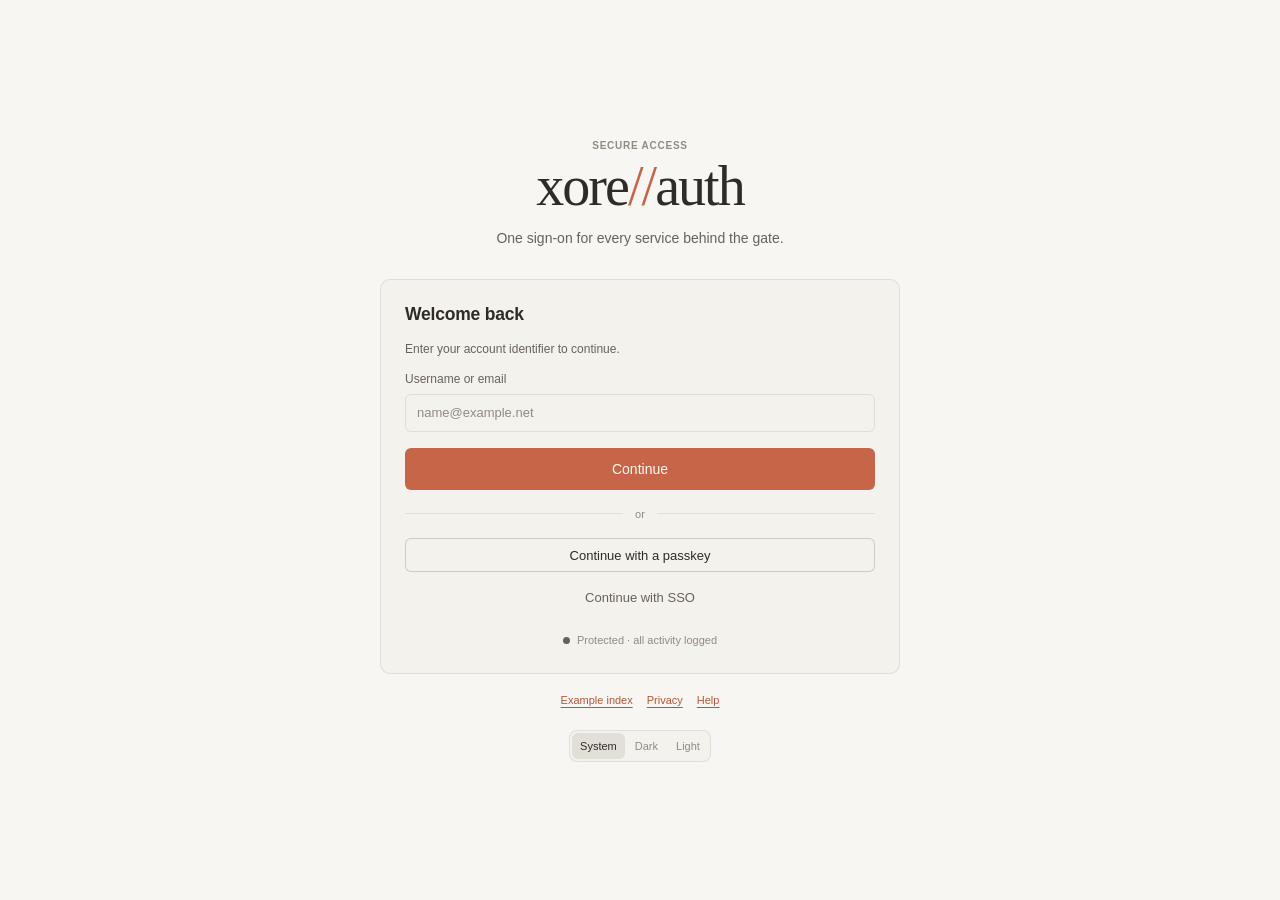
==== examples/auth.html @ 4e22d527 "create shared theme and migration guides" ====
<!doctype html>
<html lang="en">
<head>
  <meta charset="utf-8">
  <meta name="viewport" content="width=device-width, initial-scale=1">
  <title>Authentication example — Xore Theme</title>
  <link rel="stylesheet" href="../theme.css">
  <link rel="stylesheet" href="examples.css">
  <script src="../theme.js" defer></script>
  <style>
    .auth-links{display:flex;justify-content:center;gap:14px;margin-top:18px;font-size:11px}
    .auth-security{display:flex;align-items:center;justify-content:center;gap:7px;margin-top:18px;color:var(--text-muted);font-size:11px}
    .auth-divider{display:flex;align-items:center;gap:12px;margin:16px 0;color:var(--text-muted);font-size:11px}
    .auth-divider::before,.auth-divider::after{content:"";height:1px;flex:1;background:var(--border-subtle)}
  </style>
</head>
<body>
  <main class="auth-page">
    <div class="auth-wrap">
      <div class="auth-brand">
        <div class="label-section">Secure access</div>
        <h1 class="heading-serif">xore<span style="color:var(--accent)">//</span>auth</h1>
        <p>One sign-on for every service behind the gate.</p>
      </div>

      <section class="auth-card" aria-labelledby="auth-title">
        <h2 id="auth-title">Welcome back</h2>
        <p style="font-size:12px">Enter your account identifier to continue.</p>
        <div class="form-group">
          <label class="form-label" for="auth-identity">Username or email</label>
          <input class="form-input" id="auth-identity" autocomplete="username" placeholder="name@example.net">
        </div>
        <button class="btn btn-primary btn-lg">Continue</button>
        <div class="auth-divider">or</div>
        <button class="btn btn-secondary">Continue with a passkey</button>
        <button class="btn btn-ghost" style="margin-top:8px">Continue with SSO</button>
        <div class="auth-security"><span class="status-dot text-secondary"></span>Protected · all activity logged</div>
      </section>

      <div class="auth-links">
        <a href="./">Example index</a>
        <a href="#">Privacy</a>
        <a href="#">Help</a>
      </div>
      <div class="theme-picker" aria-label="Color theme" style="margin:22px auto 0;display:flex;width:max-content">
        <button data-theme-value="system" type="button">System</button>
        <button data-theme-value="dark" type="button">Dark</button>
        <button data-theme-value="light" type="button">Light</button>
      </div>
    </div>
  </main>
</body>
</html>
---- theme.css ----
/*
 * Xore Theme
 * A quiet, warm desktop-productivity interface for self-hosted applications.
 * Framework-free, dependency-free, and safe to copy into another repository.
 */

:root {
  color-scheme: dark;

  --app-bg: #1b1b1a;
  --sidebar-bg: #181817;
  --toolbar-bg: #1f1f1d;
  --surface-0: #1f1f1e;
  --surface-1: #242422;
  --surface-2: #2b2b29;
  --surface-3: #323230;
  --surface-hover: #30302e;
  --surface-raised: #292927;

  --border-subtle: rgba(255, 255, 255, 0.075);
  --border-strong: rgba(255, 255, 255, 0.14);
  --border-focus: rgba(217, 119, 87, 0.62);

  --text-primary: #eeeae4;
  --text-secondary: #b7b0a8;
  --text-muted: #88827b;
  --text-disabled: #68635e;
  --text-on-accent: #211a17;
  --text-link: #e08a6d;

  --accent: #d97757;
  --accent-hover: #e18768;
  --accent-pressed: #c9684b;
  --accent-soft: rgba(217, 119, 87, 0.14);

  --success: #79c99e;
  --success-soft: rgba(121, 201, 158, 0.13);
  --info: #78a9d4;
  --info-soft: rgba(120, 169, 212, 0.13);
  --warning: #deb36a;
  --warning-soft: rgba(222, 179, 106, 0.14);
  --danger: #dc7774;
  --danger-soft: rgba(220, 119, 116, 0.14);

  --radius-xs: 4px;
  --radius-control: 6px;
  --radius-panel: 10px;
  --radius-dialog: 12px;
  --radius-pill: 999px;

  --shadow-raised: 0 8px 26px rgba(0, 0, 0, 0.24);
  --shadow-dialog: 0 24px 80px rgba(0, 0, 0, 0.52);
  --transition-fast: 120ms ease;
  --transition: 160ms ease;

  --toolbar-height: 32px;
  --sidebar-width: 224px;
  --content-width: 1120px;

  /* Compatibility aliases used by existing applications. */
  --bg: var(--app-bg);
  --bg-primary: var(--app-bg);
  --bg-secondary: var(--surface-1);
  --green: var(--success);
  --green-subtle: var(--success-soft);
  --blue: var(--info);
  --blue-subtle: var(--info-soft);
  --orange: var(--warning);
  --orange-subtle: var(--warning-soft);
  --red: var(--danger);
  --red-subtle: var(--danger-soft);
  --accent-subtle: var(--accent-soft);
  --radius-sm: var(--radius-control);
  --radius-md: 8px;
  --radius-lg: var(--radius-panel);
  --radius-xl: var(--radius-dialog);
  --shadow-card: none;
  --shadow-modal: var(--shadow-dialog);
}

[data-theme="light"] {
  color-scheme: light;
  --app-bg: #f7f6f2;
  --sidebar-bg: #f0efeb;
  --toolbar-bg: #f5f4f0;
  --surface-0: #fbfaf7;
  --surface-1: #f4f2ed;
  --surface-2: #ebe9e3;
  --surface-3: #e1dfd8;
  --surface-hover: #e9e7e1;
  --surface-raised: #fffefa;
  --border-subtle: rgba(34, 31, 28, 0.09);
  --border-strong: rgba(34, 31, 28, 0.18);
  --text-primary: #2f2b27;
  --text-secondary: #68615a;
  --text-muted: #918a82;
  --text-disabled: #aaa49d;
  --text-on-accent: #fffaf5;
  --text-link: #b75639;
  --accent: #c76548;
  --accent-hover: #b9583c;
  --accent-pressed: #a74b33;
  --accent-soft: rgba(199, 101, 72, 0.12);
  --success: #3f8764;
  --success-soft: rgba(63, 135, 100, 0.11);
  --info: #487eaa;
  --info-soft: rgba(72, 126, 170, 0.11);
  --warning: #9b6b25;
  --warning-soft: rgba(155, 107, 37, 0.11);
  --danger: #b34f4c;
  --danger-soft: rgba(179, 79, 76, 0.11);
  --shadow-raised: 0 8px 26px rgba(48, 42, 36, 0.09);
  --shadow-dialog: 0 24px 70px rgba(48, 42, 36, 0.19);
}

@media (prefers-color-scheme: light) {
  :root:not([data-theme]) {
    color-scheme: light;
    --app-bg: #f7f6f2;
    --sidebar-bg: #f0efeb;
    --toolbar-bg: #f5f4f0;
    --surface-0: #fbfaf7;
    --surface-1: #f4f2ed;
    --surface-2: #ebe9e3;
    --surface-3: #e1dfd8;
    --surface-hover: #e9e7e1;
    --surface-raised: #fffefa;
    --border-subtle: rgba(34, 31, 28, 0.09);
    --border-strong: rgba(34, 31, 28, 0.18);
    --text-primary: #2f2b27;
    --text-secondary: #68615a;
    --text-muted: #918a82;
    --text-disabled: #aaa49d;
    --text-on-accent: #fffaf5;
    --text-link: #b75639;
    --accent: #c76548;
    --accent-hover: #b9583c;
    --accent-pressed: #a74b33;
    --accent-soft: rgba(199, 101, 72, 0.12);
    --success: #3f8764;
    --success-soft: rgba(63, 135, 100, 0.11);
    --info: #487eaa;
    --info-soft: rgba(72, 126, 170, 0.11);
    --warning: #9b6b25;
    --warning-soft: rgba(155, 107, 37, 0.11);
    --danger: #b34f4c;
    --danger-soft: rgba(179, 79, 76, 0.11);
    --shadow-raised: 0 8px 26px rgba(48, 42, 36, 0.09);
    --shadow-dialog: 0 24px 70px rgba(48, 42, 36, 0.19);
  }
}

*, *::before, *::after { box-sizing: border-box; }

html {
  min-height: 100%;
  background: var(--app-bg);
  font-size: 14px;
}

body {
  min-height: 100%;
  margin: 0;
  background: var(--app-bg);
  color: var(--text-primary);
  font-family: Inter, ui-sans-serif, -apple-system, BlinkMacSystemFont, "Segoe UI", sans-serif;
  font-size: 14px;
  line-height: 1.5;
  -webkit-font-smoothing: antialiased;
  text-rendering: optimizeLegibility;
}

button, input, select, textarea { font: inherit; }
button, a, input, select, textarea { -webkit-tap-highlight-color: transparent; }
a { color: var(--text-link); text-underline-offset: 3px; }
a:hover { color: var(--accent-hover); }
img, svg { display: block; }

h1, h2, h3, h4, p { margin-top: 0; }
h1, h2, h3, h4 { color: var(--text-primary); font-weight: 600; line-height: 1.2; }
h1 { font-size: clamp(1.65rem, 2.4vw, 2.2rem); letter-spacing: -0.025em; }
h2 { font-size: 1.25rem; letter-spacing: -0.012em; }
h3 { font-size: 1rem; }
p { color: var(--text-secondary); }

.heading-serif {
  font-family: Georgia, "Times New Roman", serif;
  font-weight: 400;
  letter-spacing: -0.035em;
}

.mono, code, kbd {
  font-family: "SFMono-Regular", "Cascadia Code", "Roboto Mono", monospace;
}

.text-muted { color: var(--text-muted); }
.text-secondary { color: var(--text-secondary); }
.text-danger { color: var(--danger); }
.label-section, .sidebar__section-label {
  color: var(--text-muted);
  font-size: 10px;
  font-weight: 600;
  letter-spacing: 0.075em;
  text-transform: uppercase;
}

:focus-visible {
  outline: 2px solid var(--border-focus);
  outline-offset: 2px;
}

::selection { background: var(--accent-soft); color: var(--text-primary); }

@keyframes fade-in {
  from { opacity: 0; }
  to { opacity: 1; }
}

@keyframes dialog-in {
  from { opacity: 0; transform: translate(-50%, calc(-50% + 8px)) scale(0.99); }
  to { opacity: 1; transform: translate(-50%, -50%) scale(1); }
}

.btn {
  display: inline-flex;
  min-height: 34px;
  align-items: center;
  justify-content: center;
  gap: 7px;
  padding: 7px 13px;
  border: 1px solid transparent;
  border-radius: var(--radius-control);
  background: transparent;
  color: var(--text-primary);
  font-size: 13px;
  font-weight: 500;
  line-height: 1;
  text-decoration: none;
  white-space: nowrap;
  cursor: pointer;
  transition: background var(--transition-fast), border-color var(--transition-fast),
    color var(--transition-fast), transform var(--transition-fast);
}

.btn:hover { text-decoration: none; }
.btn:active { transform: translateY(1px); }
.btn:disabled { opacity: 0.42; cursor: not-allowed; transform: none; }
.btn svg { width: 15px; height: 15px; }
.btn-primary { background: var(--accent); color: var(--text-on-accent); }
.btn-primary:hover { background: var(--accent-hover); color: var(--text-on-accent); }
.btn-secondary { border-color: var(--border-strong); background: var(--surface-1); }
.btn-secondary:hover { background: var(--surface-2); }
.btn-ghost { color: var(--text-secondary); }
.btn-ghost:hover { background: var(--surface-2); color: var(--text-primary); }
.btn-danger { border-color: color-mix(in srgb, var(--danger) 32%, transparent); background: var(--danger-soft); color: var(--danger); }
.btn-danger:hover { background: color-mix(in srgb, var(--danger) 20%, transparent); }
.btn-sm { min-height: 28px; padding: 5px 9px; font-size: 12px; }
.btn-lg { min-height: 42px; padding: 10px 17px; font-size: 14px; }
.btn-icon { width: 32px; min-height: 32px; padding: 0; border-radius: var(--radius-control); }

.form-group { margin-bottom: 16px; }
.form-label {
  display: block;
  margin-bottom: 6px;
  color: var(--text-secondary);
  font-size: 12px;
  font-weight: 500;
}

.form-help, .form-error {
  margin-top: 5px;
  font-size: 11px;
  line-height: 1.4;
}
.form-help { color: var(--text-muted); }
.form-error { color: var(--danger); }

.form-input {
  width: 100%;
  min-height: 38px;
  padding: 8px 11px;
  border: 1px solid var(--border-subtle);
  border-radius: var(--radius-control);
  outline: none;
  background: var(--surface-1);
  color: var(--text-primary);
  font-size: 13px;
  transition: background var(--transition-fast), border-color var(--transition-fast),
    box-shadow var(--transition-fast);
}

.form-input:hover { border-color: var(--border-strong); }
.form-input:focus {
  border-color: var(--border-focus);
  box-shadow: 0 0 0 3px var(--accent-soft);
  background: var(--surface-0);
}
.form-input::placeholder { color: var(--text-muted); }
.form-input:disabled { color: var(--text-disabled); opacity: 0.62; cursor: not-allowed; }
textarea.form-input { min-height: 92px; resize: vertical; }
select.form-input { cursor: pointer; }

.search-field, .sidebar__search {
  display: flex;
  min-height: 32px;
  align-items: center;
  gap: 8px;
  padding: 5px 9px;
  border: 1px solid transparent;
  border-radius: var(--radius-control);
  background: var(--surface-2);
  color: var(--text-muted);
}
.search-field:focus-within, .sidebar__search:focus-within {
  border-color: var(--border-focus);
  box-shadow: 0 0 0 2px var(--accent-soft);
}
.search-field input, .sidebar__search input {
  width: 100%;
  border: 0;
  outline: 0;
  background: transparent;
  color: var(--text-primary);
  font-size: 12px;
}
.search-field svg, .sidebar__search-icon { width: 14px; height: 14px; flex: none; }

.check {
  display: inline-flex;
  align-items: center;
  gap: 8px;
  color: var(--text-secondary);
  font-size: 13px;
  cursor: pointer;
}
.check input { width: 15px; height: 15px; accent-color: var(--accent); }

.switch {
  position: relative;
  display: inline-flex;
  width: 34px;
  height: 20px;
  flex: none;
}
.switch input { position: absolute; opacity: 0; pointer-events: none; }
.switch span {
  width: 100%;
  border-radius: var(--radius-pill);
  background: var(--surface-3);
  transition: background var(--transition-fast);
}
.switch span::after {
  content: "";
  position: absolute;
  top: 3px;
  left: 3px;
  width: 14px;
  height: 14px;
  border-radius: 50%;
  background: var(--text-secondary);
  transition: transform var(--transition-fast), background var(--transition-fast);
}
.switch input:checked + span { background: var(--accent); }
.switch input:checked + span::after { transform: translateX(14px); background: var(--text-on-accent); }

.card {
  margin-bottom: 14px;
  padding: 18px 20px;
  border: 1px solid var(--border-subtle);
  border-radius: var(--radius-panel);
  background: var(--surface-1);
}
.card--raised { background: var(--surface-raised); box-shadow: var(--shadow-raised); }
.card__title { margin-bottom: 4px; color: var(--text-primary); font-size: 14px; font-weight: 600; }
.card__desc { margin-bottom: 14px; color: var(--text-secondary); font-size: 12px; }
.card__row {
  display: flex;
  min-height: 50px;
  align-items: center;
  justify-content: space-between;
  gap: 18px;
  padding: 10px 0;
  border-bottom: 1px solid var(--border-subtle);
}
.card__row:last-child { border-bottom: 0; }
.card__label { color: var(--text-primary); font-size: 13px; }
.card__value { color: var(--text-secondary); font-size: 12px; }
.card__value--mono {
  padding: 3px 7px;
  border-radius: var(--radius-xs);
  background: var(--surface-2);
  font-family: "SFMono-Regular", "Cascadia Code", monospace;
  font-size: 11px;
}

.metric-grid {
  display: grid;
  grid-template-columns: repeat(auto-fit, minmax(160px, 1fr));
  gap: 10px;
}
.metric {
  min-width: 0;
  padding: 14px 15px;
  border: 1px solid var(--border-subtle);
  border-radius: var(--radius-panel);
  background: var(--surface-1);
}
.metric__label { color: var(--text-muted); font-size: 11px; }
.metric__value { margin-top: 6px; color: var(--text-primary); font-size: 24px; font-weight: 600; letter-spacing: -0.03em; }
.metric__trend { margin-top: 4px; color: var(--text-secondary); font-size: 11px; }

.badge {
  display: inline-flex;
  align-items: center;
  gap: 5px;
  padding: 2px 7px;
  border-radius: var(--radius-control);
  background: var(--surface-2);
  color: var(--text-secondary);
  font-size: 11px;
  font-weight: 500;
  line-height: 1.45;
  white-space: nowrap;
}
.badge--accent { background: var(--accent-soft); color: var(--accent); }
.badge--green, .badge--success { background: var(--success-soft); color: var(--success); }
.badge--blue, .badge--info { background: var(--info-soft); color: var(--info); }
.badge--orange, .badge--warning { background: var(--warning-soft); color: var(--warning); }
.badge--red, .badge--danger { background: var(--danger-soft); color: var(--danger); }
.badge--muted { border: 1px solid var(--border-subtle); }
.badge--current { background: var(--info-soft); color: var(--info); }
.status-dot { width: 7px; height: 7px; border-radius: 50%; background: currentColor; }

.alert {
  display: flex;
  gap: 10px;
  padding: 11px 13px;
  border: 1px solid var(--border-subtle);
  border-radius: var(--radius-control);
  background: var(--surface-1);
  color: var(--text-secondary);
  font-size: 12px;
}
.alert--info { border-color: color-mix(in srgb, var(--info) 28%, transparent); background: var(--info-soft); }
.alert--success { border-color: color-mix(in srgb, var(--success) 28%, transparent); background: var(--success-soft); }
.alert--warning { border-color: color-mix(in srgb, var(--warning) 28%, transparent); background: var(--warning-soft); }
.alert--danger { border-color: color-mix(in srgb, var(--danger) 28%, transparent); background: var(--danger-soft); }

.tabs {
  display: inline-flex;
  gap: 2px;
  padding: 3px;
  border: 1px solid var(--border-subtle);
  border-radius: 8px;
  background: var(--surface-1);
}
.tab {
  min-height: 28px;
  padding: 5px 10px;
  border: 0;
  border-radius: var(--radius-control);
  background: transparent;
  color: var(--text-secondary);
  font-size: 12px;
  cursor: pointer;
}
.tab:hover { color: var(--text-primary); }
.tab.active, .tab[aria-selected="true"] { background: var(--surface-3); color: var(--text-primary); }

.data-table {
  width: 100%;
  border-collapse: collapse;
  border-spacing: 0;
}
.data-table th {
  padding: 8px 10px;
  border-bottom: 1px solid var(--border-subtle);
  color: var(--text-muted);
  font-size: 11px;
  font-weight: 500;
  text-align: left;
}
.data-table td {
  padding: 10px;
  border-bottom: 1px solid var(--border-subtle);
  color: var(--text-primary);
  font-size: 12px;
  vertical-align: middle;
}
.data-table tbody tr:last-child td { border-bottom: 0; }
.data-table tbody tr:hover td { background: var(--surface-hover); }
.table-scroll { width: 100%; overflow-x: auto; }

.progress {
  height: 6px;
  overflow: hidden;
  border-radius: var(--radius-pill);
  background: var(--surface-3);
}
.progress > span { display: block; height: 100%; border-radius: inherit; background: var(--accent); }

.breadcrumb {
  display: flex;
  align-items: center;
  gap: 6px;
  color: var(--text-muted);
  font-size: 12px;
}
.breadcrumb a { color: var(--text-secondary); text-decoration: none; }
.breadcrumb a:hover { color: var(--text-primary); }

.pagination { display: inline-flex; gap: 3px; }
.pagination .btn { min-width: 30px; padding-inline: 8px; }

.empty-state {
  display: grid;
  min-height: 220px;
  place-items: center;
  padding: 34px;
  text-align: center;
}
.empty-state__icon {
  display: grid;
  width: 42px;
  height: 42px;
  margin: 0 auto 12px;
  place-items: center;
  border-radius: var(--radius-panel);
  background: var(--surface-2);
  color: var(--text-muted);
}
.empty-state h3 { margin-bottom: 5px; }
.empty-state p { max-width: 380px; margin-bottom: 16px; font-size: 12px; }

.avatar {
  display: inline-grid;
  width: 30px;
  height: 30px;
  place-items: center;
  border-radius: 50%;
  background: var(--accent-soft);
  color: var(--accent);
  font-size: 11px;
  font-weight: 700;
}

.dropdown {
  min-width: 190px;
  padding: 5px;
  border: 1px solid var(--border-strong);
  border-radius: 8px;
  background: var(--surface-raised);
  box-shadow: var(--shadow-raised);
}
.dropdown__item {
  display: flex;
  width: 100%;
  min-height: 32px;
  align-items: center;
  gap: 9px;
  padding: 6px 9px;
  border: 0;
  border-radius: var(--radius-control);
  background: transparent;
  color: var(--text-primary);
  font-size: 12px;
  text-align: left;
  cursor: pointer;
}
.dropdown__item:hover { background: var(--surface-2); }
.dropdown__divider { height: 1px; margin: 5px; background: var(--border-subtle); }

.toast {
  display: flex;
  max-width: 360px;
  align-items: flex-start;
  gap: 10px;
  padding: 11px 13px;
  border: 1px solid var(--border-strong);
  border-radius: 8px;
  background: var(--surface-raised);
  box-shadow: var(--shadow-raised);
  color: var(--text-primary);
  font-size: 12px;
}

kbd {
  padding: 2px 5px;
  border: 1px solid var(--border-strong);
  border-bottom-width: 2px;
  border-radius: 4px;
  background: var(--surface-2);
  color: var(--text-secondary);
  font-size: 10px;
}

pre {
  overflow: auto;
  padding: 14px;
  border: 1px solid var(--border-subtle);
  border-radius: var(--radius-control);
  background: var(--sidebar-bg);
  color: var(--text-secondary);
  font-size: 12px;
}

.app-shell {
  display: grid;
  min-height: 100dvh;
  grid-template: var(--toolbar-height) 1fr / var(--sidebar-width) minmax(0, 1fr);
  background: var(--app-bg);
}
.app-toolbar {
  z-index: 20;
  grid-column: 1 / -1;
  display: flex;
  height: var(--toolbar-height);
  align-items: center;
  gap: 4px;
  padding: 0 6px;
  border-bottom: 1px solid var(--border-subtle);
  background: var(--toolbar-bg);
}
.app-toolbar__title { flex: 1; color: var(--text-muted); font-size: 11px; text-align: center; }
.app-sidebar {
  display: flex;
  min-height: 0;
  flex-direction: column;
  padding: 10px 8px;
  border-right: 1px solid var(--border-subtle);
  background: var(--sidebar-bg);
}
.app-sidebar__body { flex: 1; overflow-y: auto; }
.app-main { min-width: 0; overflow: auto; }
.app-content { width: min(100% - 40px, var(--content-width)); margin: 0 auto; padding: 30px 0 96px; }
.app-content--wide { --content-width: 1360px; }

.sidebar__search { margin-bottom: 12px; }
.sidebar__section-label { padding: 12px 9px 5px; }
.sidebar__item {
  display: flex;
  width: 100%;
  min-height: 32px;
  align-items: center;
  gap: 9px;
  padding: 6px 9px;
  border: 0;
  border-radius: var(--radius-control);
  background: transparent;
  color: var(--text-secondary);
  font-size: 12px;
  text-align: left;
  cursor: pointer;
  transition: background var(--transition-fast), color var(--transition-fast);
}
.sidebar__item:hover { background: var(--surface-2); color: var(--text-primary); }
.sidebar__item.active { background: var(--surface-2); color: var(--text-primary); }
.sidebar__item svg { width: 15px; height: 15px; opacity: 0.72; }
.sidebar__profile {
  display: flex;
  align-items: center;
  gap: 9px;
  padding: 9px;
  border-top: 1px solid var(--border-subtle);
}

.command-bar {
  position: fixed;
  z-index: 30;
  right: 24px;
  bottom: 18px;
  left: calc(var(--sidebar-width) + 24px);
  width: min(720px, calc(100vw - var(--sidebar-width) - 48px));
  margin: auto;
  padding: 7px;
  border: 1px solid var(--border-strong);
  border-radius: var(--radius-panel);
  background: var(--surface-raised);
  box-shadow: var(--shadow-raised);
}
.command-bar .form-input { border: 0; background: transparent; box-shadow: none; }

.modal-backdrop {
  position: fixed;
  z-index: 100;
  inset: 0;
  visibility: hidden;
  background: rgba(0, 0, 0, 0.54);
  opacity: 0;
  pointer-events: none;
  transition: opacity var(--transition), visibility var(--transition);
}
.modal-backdrop.open { visibility: visible; opacity: 1; pointer-events: auto; }

.modal {
  position: fixed;
  z-index: 101;
  top: 50%;
  left: 50%;
  display: none;
  width: min(960px, calc(100vw - 40px));
  height: min(680px, calc(100dvh - 40px));
  margin: 0;
  padding: 0;
  overflow: hidden;
  transform: translate(-50%, -50%);
  border: 1px solid var(--border-strong);
  border-radius: var(--radius-dialog);
  background: var(--surface-0);
  box-shadow: var(--shadow-dialog);
  color: var(--text-primary);
  opacity: 0;
}
.modal.open { display: flex; opacity: 1; animation: dialog-in var(--transition); }
.modal__sidebar {
  width: 220px;
  flex: none;
  padding: 10px 8px;
  overflow-y: auto;
  border-right: 1px solid var(--border-subtle);
  background: var(--sidebar-bg);
}
.modal__content { position: relative; flex: 1; min-width: 0; padding: 28px 30px; overflow-y: auto; }
.modal__close {
  position: absolute;
  top: 12px;
  right: 12px;
  width: 28px;
  height: 28px;
  border: 0;
  border-radius: var(--radius-control);
  background: transparent;
  color: var(--text-muted);
  cursor: pointer;
}
.modal__close:hover { background: var(--surface-2); color: var(--text-primary); }

.settings-layout {
  display: grid;
  min-height: 100dvh;
  grid-template-columns: var(--sidebar-width) minmax(0, 1fr);
}
.settings-layout__sidebar {
  padding: 10px 8px;
  border-right: 1px solid var(--border-subtle);
  background: var(--sidebar-bg);
}
.settings-layout__content { min-width: 0; padding: 28px 32px; overflow-y: auto; }

.auth-page {
  display: grid;
  min-height: 100dvh;
  place-items: center;
  padding: 28px;
}
.auth-wrap { width: min(100%, 520px); }
.auth-brand { margin-bottom: 30px; text-align: center; }
.auth-brand h1 { margin-bottom: 8px; font-size: clamp(2.4rem, 8vw, 4rem); }
.auth-brand p { margin: 0; color: var(--text-secondary); }
.auth-card {
  padding: 24px;
  border: 1px solid var(--border-subtle);
  border-radius: var(--radius-panel);
  background: var(--surface-1);
}
.auth-card .btn { width: 100%; }

@media (max-width: 720px) {
  :root { --sidebar-width: 76px; }
  .app-sidebar .sidebar__item span,
  .app-sidebar .sidebar__section-label,
  .app-sidebar .sidebar__profile > div { display: none; }
  .app-sidebar .sidebar__item { justify-content: center; }
  .app-content { width: min(100% - 28px, var(--content-width)); padding-top: 22px; }
  .command-bar { right: 14px; left: calc(var(--sidebar-width) + 14px); width: auto; }
  .settings-layout { grid-template-columns: 1fr; }
  .settings-layout__sidebar { border-right: 0; border-bottom: 1px solid var(--border-subtle); }
  .modal { width: 100vw; height: 100dvh; border: 0; border-radius: 0; }
  .modal__sidebar { width: 190px; }
}

@media (max-width: 520px) {
  :root { --sidebar-width: 0px; }
  .app-shell { grid-template-columns: 1fr; }
  .app-sidebar { display: none; }
  .app-main { grid-column: 1; }
  .app-toolbar__title { text-align: left; }
  .command-bar { left: 14px; }
  .modal { flex-direction: column; }
  .modal__sidebar { width: 100%; max-height: 36dvh; border-right: 0; border-bottom: 1px solid var(--border-subtle); }
  .modal__content { padding: 22px 16px; }
  .card { padding: 15px; }
  .card__row { align-items: flex-start; flex-direction: column; gap: 7px; }
}

@media (prefers-reduced-motion: reduce) {
  *, *::before, *::after {
    scroll-behavior: auto !important;
    animation-duration: 0.01ms !important;
    animation-iteration-count: 1 !important;
    transition-duration: 0.01ms !important;
  }
}
---- examples/examples.css ----
.example-site {
  min-height: 100dvh;
  background: var(--app-bg);
}

.example-nav {
  position: sticky;
  z-index: 50;
  top: 0;
  display: flex;
  min-height: 48px;
  align-items: center;
  gap: 18px;
  padding: 0 22px;
  border-bottom: 1px solid var(--border-subtle);
  background: color-mix(in srgb, var(--app-bg) 90%, transparent);
  backdrop-filter: blur(14px);
}

.example-nav__brand {
  color: var(--text-primary);
  font-weight: 600;
  text-decoration: none;
}

.example-nav__links {
  display: flex;
  flex: 1;
  align-items: center;
  gap: 4px;
}

.example-nav__links a {
  padding: 6px 9px;
  border-radius: var(--radius-control);
  color: var(--text-secondary);
  font-size: 12px;
  text-decoration: none;
}

.example-nav__links a:hover,
.example-nav__links a.active {
  background: var(--surface-2);
  color: var(--text-primary);
}

.theme-picker {
  display: inline-flex;
  gap: 2px;
  padding: 2px;
  border: 1px solid var(--border-subtle);
  border-radius: 8px;
  background: var(--surface-1);
}

.theme-picker button {
  min-height: 26px;
  padding: 4px 8px;
  border: 0;
  border-radius: var(--radius-control);
  background: transparent;
  color: var(--text-muted);
  font-size: 11px;
  cursor: pointer;
}

.theme-picker button[aria-pressed="true"] {
  background: var(--surface-3);
  color: var(--text-primary);
}

.example-main {
  width: min(100% - 36px, 1180px);
  margin: 0 auto;
  padding: 54px 0 90px;
}

.example-hero {
  max-width: 760px;
  margin-bottom: 46px;
}

.example-hero h1 { margin-bottom: 12px; }
.example-hero p { max-width: 650px; font-size: 15px; }

.example-grid {
  display: grid;
  grid-template-columns: repeat(2, minmax(0, 1fr));
  gap: 14px;
}

.example-link-card {
  display: block;
  min-height: 150px;
  padding: 20px;
  border: 1px solid var(--border-subtle);
  border-radius: var(--radius-panel);
  background: var(--surface-1);
  color: var(--text-primary);
  text-decoration: none;
  transition: background var(--transition-fast), border-color var(--transition-fast);
}

.example-link-card:hover {
  border-color: var(--border-strong);
  background: var(--surface-2);
  color: var(--text-primary);
}

.example-link-card span {
  display: block;
  margin-top: 7px;
  color: var(--text-secondary);
  font-size: 12px;
}

.example-section {
  margin-top: 42px;
  scroll-margin-top: 70px;
}

.example-section__head {
  display: flex;
  align-items: flex-end;
  justify-content: space-between;
  gap: 20px;
  margin-bottom: 14px;
}

.example-section__head h2 { margin-bottom: 3px; }
.example-section__head p { margin: 0; font-size: 12px; }

.showcase {
  padding: 22px;
  border: 1px solid var(--border-subtle);
  border-radius: var(--radius-panel);
  background: var(--surface-0);
}

.showcase-row {
  display: flex;
  align-items: center;
  gap: 10px;
  flex-wrap: wrap;
}

.showcase-grid {
  display: grid;
  grid-template-columns: repeat(2, minmax(0, 1fr));
  gap: 18px;
}

.swatch-grid {
  display: grid;
  grid-template-columns: repeat(auto-fit, minmax(130px, 1fr));
  gap: 8px;
}

.swatch {
  min-height: 90px;
  padding: 12px;
  border: 1px solid var(--border-subtle);
  border-radius: var(--radius-control);
  background: var(--swatch);
  color: var(--text-primary);
  font-size: 11px;
}

.swatch code {
  display: block;
  margin-top: 5px;
  color: var(--text-secondary);
  font-size: 10px;
}

.demo-dialog {
  width: min(520px, calc(100vw - 32px));
  height: auto;
  min-height: 0;
  padding: 22px;
}

.demo-dialog__actions {
  display: flex;
  justify-content: flex-end;
  gap: 7px;
  margin-top: 20px;
}

.example-footer {
  padding: 24px;
  border-top: 1px solid var(--border-subtle);
  color: var(--text-muted);
  font-size: 11px;
  text-align: center;
}

@media (max-width: 720px) {
  .example-nav { align-items: flex-start; flex-wrap: wrap; gap: 7px; padding-block: 9px; }
  .example-nav__links { order: 3; width: 100%; overflow-x: auto; }
  .example-grid, .showcase-grid { grid-template-columns: 1fr; }
  .example-main { width: min(100% - 24px, 1180px); padding-top: 34px; }
}
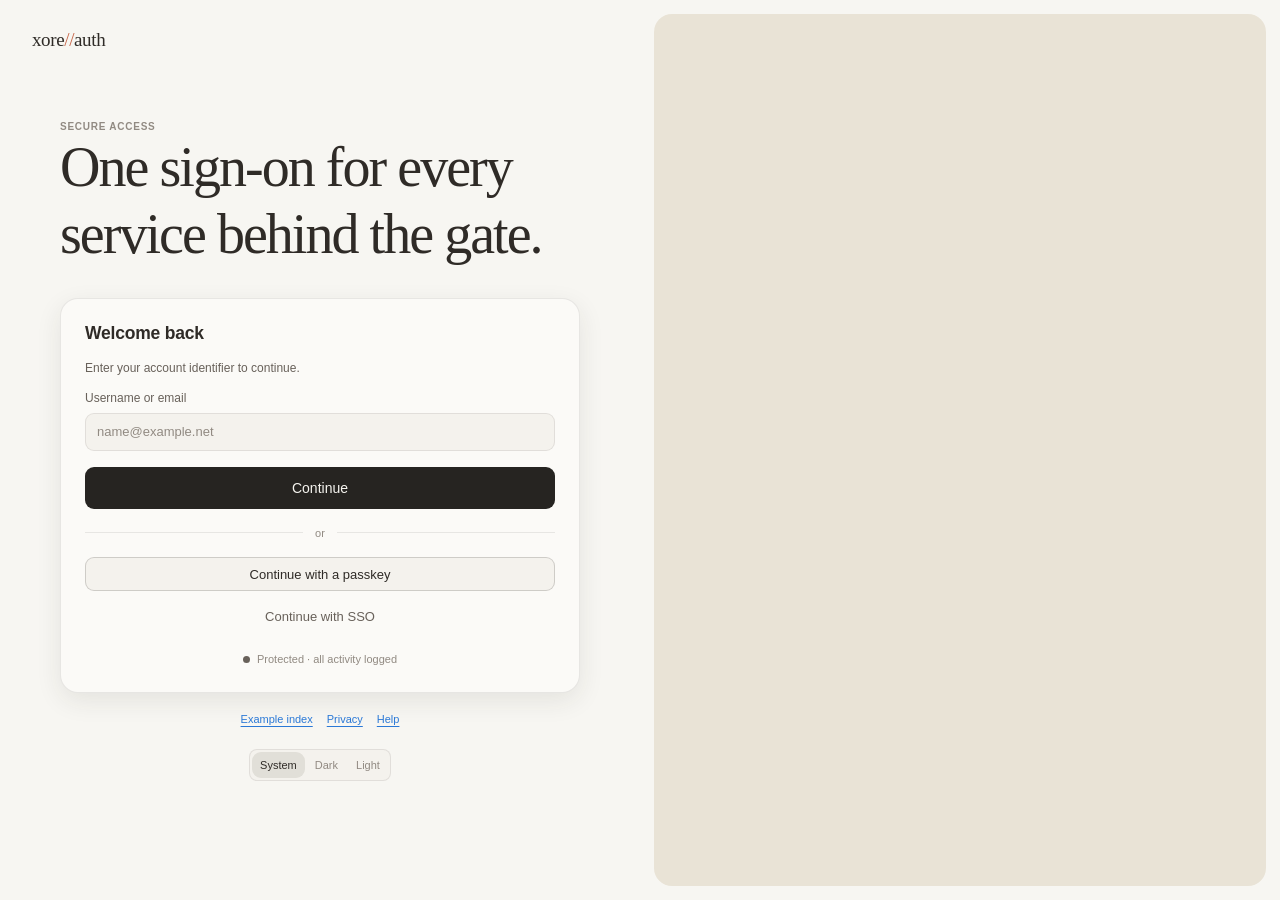
==== commit 3b1c90bb: "examples: split auth layout with artwork panel" ====
--- a/examples/auth.html
+++ b/examples/auth.html
@@ -15,39 +15,42 @@
   </style>
 </head>
 <body>
-  <main class="auth-page">
-    <div class="auth-wrap">
-      <div class="auth-brand">
-        <div class="label-section">Secure access</div>
-        <h1 class="heading-serif">xore<span style="color:var(--accent)">//</span>auth</h1>
-        <p>One sign-on for every service behind the gate.</p>
-      </div>
+  <main class="auth-split">
+    <div class="auth-split__main">
+      <a class="auth-split__brand" href="./">xore<span style="color:var(--accent)">//</span>auth</a>
+      <div class="auth-wrap">
+        <div class="auth-brand" style="text-align:left">
+          <div class="label-section">Secure access</div>
+          <h1 class="heading-serif">One sign-on for every service behind the gate.</h1>
+        </div>
 
-      <section class="auth-card" aria-labelledby="auth-title">
-        <h2 id="auth-title">Welcome back</h2>
-        <p style="font-size:12px">Enter your account identifier to continue.</p>
-        <div class="form-group">
-          <label class="form-label" for="auth-identity">Username or email</label>
-          <input class="form-input" id="auth-identity" autocomplete="username" placeholder="name@example.net">
+        <section class="auth-card" aria-labelledby="auth-title">
+          <h2 id="auth-title">Welcome back</h2>
+          <p style="font-size:12px">Enter your account identifier to continue.</p>
+          <div class="form-group">
+            <label class="form-label" for="auth-identity">Username or email</label>
+            <input class="form-input" id="auth-identity" autocomplete="username" placeholder="name@example.net">
+          </div>
+          <button class="btn btn-primary btn-lg">Continue</button>
+          <div class="auth-divider">or</div>
+          <button class="btn btn-secondary">Continue with a passkey</button>
+          <button class="btn btn-ghost" style="margin-top:8px">Continue with SSO</button>
+          <div class="auth-security"><span class="status-dot text-secondary"></span>Protected · all activity logged</div>
+        </section>
+
+        <div class="auth-links">
+          <a href="./">Example index</a>
+          <a href="#">Privacy</a>
+          <a href="#">Help</a>
         </div>
-        <button class="btn btn-primary btn-lg">Continue</button>
-        <div class="auth-divider">or</div>
-        <button class="btn btn-secondary">Continue with a passkey</button>
-        <button class="btn btn-ghost" style="margin-top:8px">Continue with SSO</button>
-        <div class="auth-security"><span class="status-dot text-secondary"></span>Protected · all activity logged</div>
-      </section>
-
-      <div class="auth-links">
-        <a href="./">Example index</a>
-        <a href="#">Privacy</a>
-        <a href="#">Help</a>
-      </div>
-      <div class="theme-picker" aria-label="Color theme" style="margin:22px auto 0;display:flex;width:max-content">
-        <button data-theme-value="system" type="button">System</button>
-        <button data-theme-value="dark" type="button">Dark</button>
-        <button data-theme-value="light" type="button">Light</button>
+        <div class="theme-picker" aria-label="Color theme" style="margin:22px auto 0;display:flex;width:max-content">
+          <button data-theme-value="system" type="button">System</button>
+          <button data-theme-value="dark" type="button">Dark</button>
+          <button data-theme-value="light" type="button">Light</button>
+        </div>
       </div>
     </div>
+    <div class="auth-split__aside" aria-hidden="true"></div>
   </main>
 </body>
 </html>
--- a/theme.css
+++ b/theme.css
@@ -7,26 +7,31 @@
 :root {
   color-scheme: dark;
 
-  --app-bg: #1b1b1a;
-  --sidebar-bg: #181817;
-  --toolbar-bg: #1f1f1d;
-  --surface-0: #1f1f1e;
-  --surface-1: #242422;
-  --surface-2: #2b2b29;
-  --surface-3: #323230;
-  --surface-hover: #30302e;
-  --surface-raised: #292927;
+  --app-bg: #20201f;
+  --sidebar-bg: #1e1e1c;
+  --toolbar-bg: #242422;
+  --surface-0: #242422;
+  --surface-1: #2c2c2a;
+  --surface-2: #343432;
+  --surface-3: #3d3d3b;
+  --surface-hover: #42423f;
+  --surface-raised: #383835;
 
   --border-subtle: rgba(255, 255, 255, 0.075);
   --border-strong: rgba(255, 255, 255, 0.14);
-  --border-focus: rgba(217, 119, 87, 0.62);
-
-  --text-primary: #eeeae4;
-  --text-secondary: #b7b0a8;
-  --text-muted: #88827b;
+  --border-focus: rgba(109, 167, 236, 0.62);
+
+  --text-primary: #e9e6df;
+  --text-secondary: #a8a49c;
+  --text-muted: #8c8f8d;
   --text-disabled: #68635e;
   --text-on-accent: #211a17;
-  --text-link: #e08a6d;
+  --text-link: #6da7ec;
+  --text-link-hover: #93bdf1;
+  --switch-on: #2a78d6;
+  --btn-inverted-bg: #f5f4ef;
+  --btn-inverted-bg-hover: #ffffff;
+  --btn-inverted-text: #161513;
 
   --accent: #d97757;
   --accent-hover: #e18768;
@@ -42,14 +47,15 @@
   --danger: #dc7774;
   --danger-soft: rgba(220, 119, 116, 0.14);
 
-  --radius-xs: 4px;
-  --radius-control: 6px;
-  --radius-panel: 10px;
-  --radius-dialog: 12px;
+  --radius-xs: 6px;
+  --radius-control: 9px;
+  --radius-panel: 14px;
+  --radius-dialog: 18px;
   --radius-pill: 999px;
 
   --shadow-raised: 0 8px 26px rgba(0, 0, 0, 0.24);
   --shadow-dialog: 0 24px 80px rgba(0, 0, 0, 0.52);
+  --font-display: "Iowan Old Style", "Palatino Linotype", Palatino, Georgia, "Times New Roman", serif;
   --transition-fast: 120ms ease;
   --transition: 160ms ease;
 
@@ -96,7 +102,13 @@
   --text-muted: #918a82;
   --text-disabled: #aaa49d;
   --text-on-accent: #fffaf5;
-  --text-link: #b75639;
+  --text-link: #2a78d6;
+  --text-link-hover: #2566d0;
+  --switch-on: #2566d0;
+  --border-focus: rgba(42, 120, 214, 0.55);
+  --btn-inverted-bg: #262421;
+  --btn-inverted-bg-hover: #151412;
+  --btn-inverted-text: #f5f4ef;
   --accent: #c76548;
   --accent-hover: #b9583c;
   --accent-pressed: #a74b33;
@@ -132,7 +144,13 @@
     --text-muted: #918a82;
     --text-disabled: #aaa49d;
     --text-on-accent: #fffaf5;
-    --text-link: #b75639;
+    --text-link: #2a78d6;
+    --text-link-hover: #2566d0;
+    --switch-on: #2566d0;
+    --border-focus: rgba(42, 120, 214, 0.55);
+    --btn-inverted-bg: #262421;
+    --btn-inverted-bg-hover: #151412;
+    --btn-inverted-text: #f5f4ef;
     --accent: #c76548;
     --accent-hover: #b9583c;
     --accent-pressed: #a74b33;
@@ -173,7 +191,7 @@
 button, input, select, textarea { font: inherit; }
 button, a, input, select, textarea { -webkit-tap-highlight-color: transparent; }
 a { color: var(--text-link); text-underline-offset: 3px; }
-a:hover { color: var(--accent-hover); }
+a:hover { color: var(--text-link-hover); }
 img, svg { display: block; }
 
 h1, h2, h3, h4, p { margin-top: 0; }
@@ -184,7 +202,7 @@
 p { color: var(--text-secondary); }
 
 .heading-serif {
-  font-family: Georgia, "Times New Roman", serif;
+  font-family: var(--font-display);
   font-weight: 400;
   letter-spacing: -0.035em;
 }
@@ -246,8 +264,8 @@
 .btn:active { transform: translateY(1px); }
 .btn:disabled { opacity: 0.42; cursor: not-allowed; transform: none; }
 .btn svg { width: 15px; height: 15px; }
-.btn-primary { background: var(--accent); color: var(--text-on-accent); }
-.btn-primary:hover { background: var(--accent-hover); color: var(--text-on-accent); }
+.btn-primary { background: var(--btn-inverted-bg); color: var(--btn-inverted-text); }
+.btn-primary:hover { background: var(--btn-inverted-bg-hover); color: var(--btn-inverted-text); }
 .btn-secondary { border-color: var(--border-strong); background: var(--surface-1); }
 .btn-secondary:hover { background: var(--surface-2); }
 .btn-ghost { color: var(--text-secondary); }
@@ -360,8 +378,8 @@
   background: var(--text-secondary);
   transition: transform var(--transition-fast), background var(--transition-fast);
 }
-.switch input:checked + span { background: var(--accent); }
-.switch input:checked + span::after { transform: translateX(14px); background: var(--text-on-accent); }
+.switch input:checked + span { background: var(--switch-on); }
+.switch input:checked + span::after { transform: translateX(14px); background: #ffffff; }
 
 .card {
   margin-bottom: 14px;
@@ -451,7 +469,7 @@
   gap: 2px;
   padding: 3px;
   border: 1px solid var(--border-subtle);
-  border-radius: 8px;
+  border-radius: calc(var(--radius-control) + 3px);
   background: var(--surface-1);
 }
 .tab {
@@ -529,7 +547,7 @@
   background: var(--surface-2);
   color: var(--text-muted);
 }
-.empty-state h3 { margin-bottom: 5px; }
+.empty-state h3 { margin-bottom: 5px; font-family: var(--font-display); font-weight: 400; }
 .empty-state p { max-width: 380px; margin-bottom: 16px; font-size: 12px; }
 
 .avatar {
@@ -548,7 +566,7 @@
   min-width: 190px;
   padding: 5px;
   border: 1px solid var(--border-strong);
-  border-radius: 8px;
+  border-radius: var(--radius-panel);
   background: var(--surface-raised);
   box-shadow: var(--shadow-raised);
 }
@@ -685,7 +703,9 @@
   z-index: 100;
   inset: 0;
   visibility: hidden;
-  background: rgba(0, 0, 0, 0.54);
+  background: rgba(0, 0, 0, 0.5);
+  backdrop-filter: blur(8px);
+  -webkit-backdrop-filter: blur(8px);
   opacity: 0;
   pointer-events: none;
   transition: opacity var(--transition), visibility var(--transition);
@@ -760,10 +780,114 @@
 .auth-card {
   padding: 24px;
   border: 1px solid var(--border-subtle);
-  border-radius: var(--radius-panel);
+  border-radius: var(--radius-dialog);
+  background: var(--surface-0);
+  box-shadow: var(--shadow-raised);
+}
+.auth-card .btn { width: 100%; }
+
+/* Suggestion chips — pill shortcuts near prompts and lists. */
+.chip {
+  display: inline-flex;
+  min-height: 32px;
+  align-items: center;
+  gap: 7px;
+  padding: 6px 14px;
+  border: 1px solid var(--border-subtle);
+  border-radius: var(--radius-pill);
+  background: var(--surface-2);
+  color: var(--text-primary);
+  font-size: 12.5px;
+  cursor: pointer;
+  transition: background var(--transition-fast), border-color var(--transition-fast);
+}
+.chip:hover { background: var(--surface-hover); border-color: var(--border-strong); }
+.chip svg { width: 14px; height: 14px; opacity: 0.75; }
+
+/* Segmented control — mode, tab, or appearance switching. */
+.segmented {
+  display: inline-flex;
+  gap: 2px;
+  padding: 3px;
+  border: 1px solid var(--border-subtle);
+  border-radius: calc(var(--radius-control) + 3px);
   background: var(--surface-1);
 }
-.auth-card .btn { width: 100%; }
+.segmented button {
+  display: inline-flex;
+  min-height: 28px;
+  align-items: center;
+  justify-content: center;
+  gap: 6px;
+  padding: 4px 11px;
+  border: 0;
+  border-radius: var(--radius-control);
+  background: transparent;
+  color: var(--text-secondary);
+  font-size: 12px;
+  cursor: pointer;
+}
+.segmented button:hover { color: var(--text-primary); }
+.segmented button.active, .segmented button[aria-pressed="true"] { background: var(--surface-3); color: var(--text-primary); }
+.segmented button svg { width: 14px; height: 14px; }
+
+/* Menu extras — keyboard hints, submenu chevrons, accent actions. */
+.dropdown__shortcut { margin-left: auto; color: var(--text-muted); font-size: 11px; letter-spacing: 0.02em; }
+.dropdown__item--accent { color: var(--text-link); }
+.dropdown__chevron { margin-left: auto; color: var(--text-muted); }
+
+/* Solid announcement badge. */
+.badge--solid { border: 0; background: var(--switch-on); color: #ffffff; }
+
+/* Split promo dialog — announcement content beside an artwork panel. */
+.modal--promo {
+  width: min(760px, calc(100vw - 40px));
+  height: auto;
+  max-height: min(620px, calc(100dvh - 40px));
+}
+.modal--promo.open { display: grid; grid-template-columns: minmax(0, 1fr) minmax(0, 1fr); }
+.modal--promo .modal__body { min-width: 0; padding: 30px 28px; overflow-y: auto; }
+.modal--promo .modal__media { background: #e9e3d6; }
+.modal--promo .modal__media img { width: 100%; height: 100%; object-fit: cover; }
+
+/* Pill button — fully rounded calls to action (toolbars, marketing rows). */
+.btn--pill { padding-inline: 18px; border-radius: var(--radius-pill); }
+
+/* Split authentication layout — form column beside an artwork panel. */
+.auth-split {
+  display: grid;
+  min-height: 100dvh;
+  grid-template-columns: minmax(0, 1fr) minmax(0, 1fr);
+}
+.auth-split__main { position: relative; display: grid; place-items: center; padding: 56px 28px; }
+.auth-split__brand {
+  position: absolute;
+  top: 26px;
+  left: 32px;
+  font-family: var(--font-display);
+  font-size: 19px;
+  letter-spacing: -0.02em;
+  color: var(--text-primary);
+  text-decoration: none;
+}
+.auth-split__aside {
+  margin: 14px;
+  overflow: hidden;
+  border-radius: var(--radius-dialog);
+  background: #e9e3d6;
+}
+.auth-split__aside img { width: 100%; height: 100%; object-fit: cover; }
+
+@media (max-width: 900px) {
+  .auth-split { grid-template-columns: 1fr; }
+  .auth-split__aside { display: none; }
+  .auth-split__brand { position: static; justify-self: start; margin-bottom: 26px; }
+}
+
+@media (max-width: 640px) {
+  .modal--promo.open { grid-template-columns: 1fr; }
+  .modal--promo .modal__media { display: none; }
+}
 
 @media (max-width: 720px) {
   :root { --sidebar-width: 76px; }
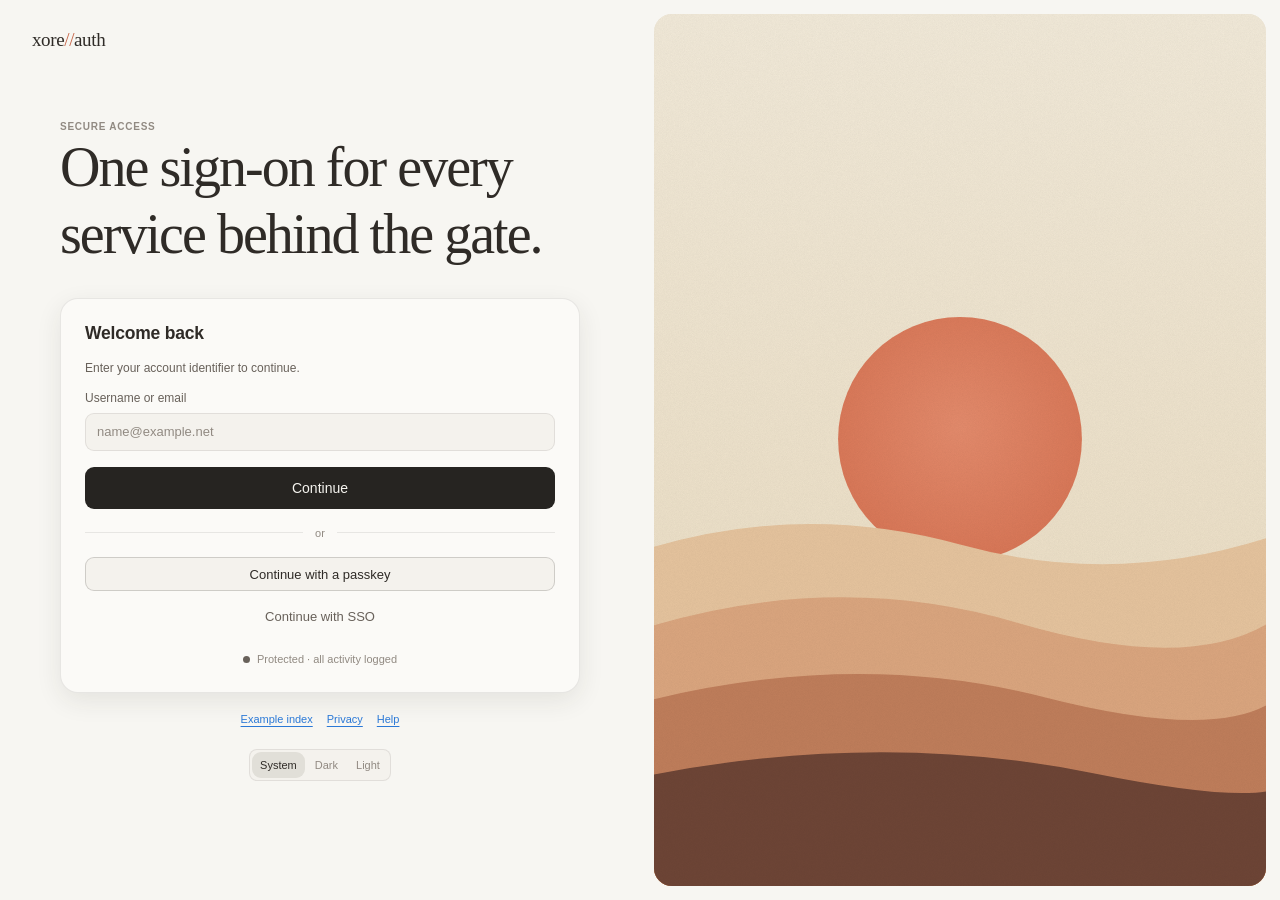
==== commit e699ef75: "examples: link auth artwork into split aside" ====
--- a/examples/auth.html
+++ b/examples/auth.html
@@ -50,7 +50,7 @@
         </div>
       </div>
     </div>
-    <div class="auth-split__aside" aria-hidden="true"></div>
+    <div class="auth-split__aside" aria-hidden="true"><img src="assets/auth-artwork.svg" alt=""></div>
   </main>
 </body>
 </html>
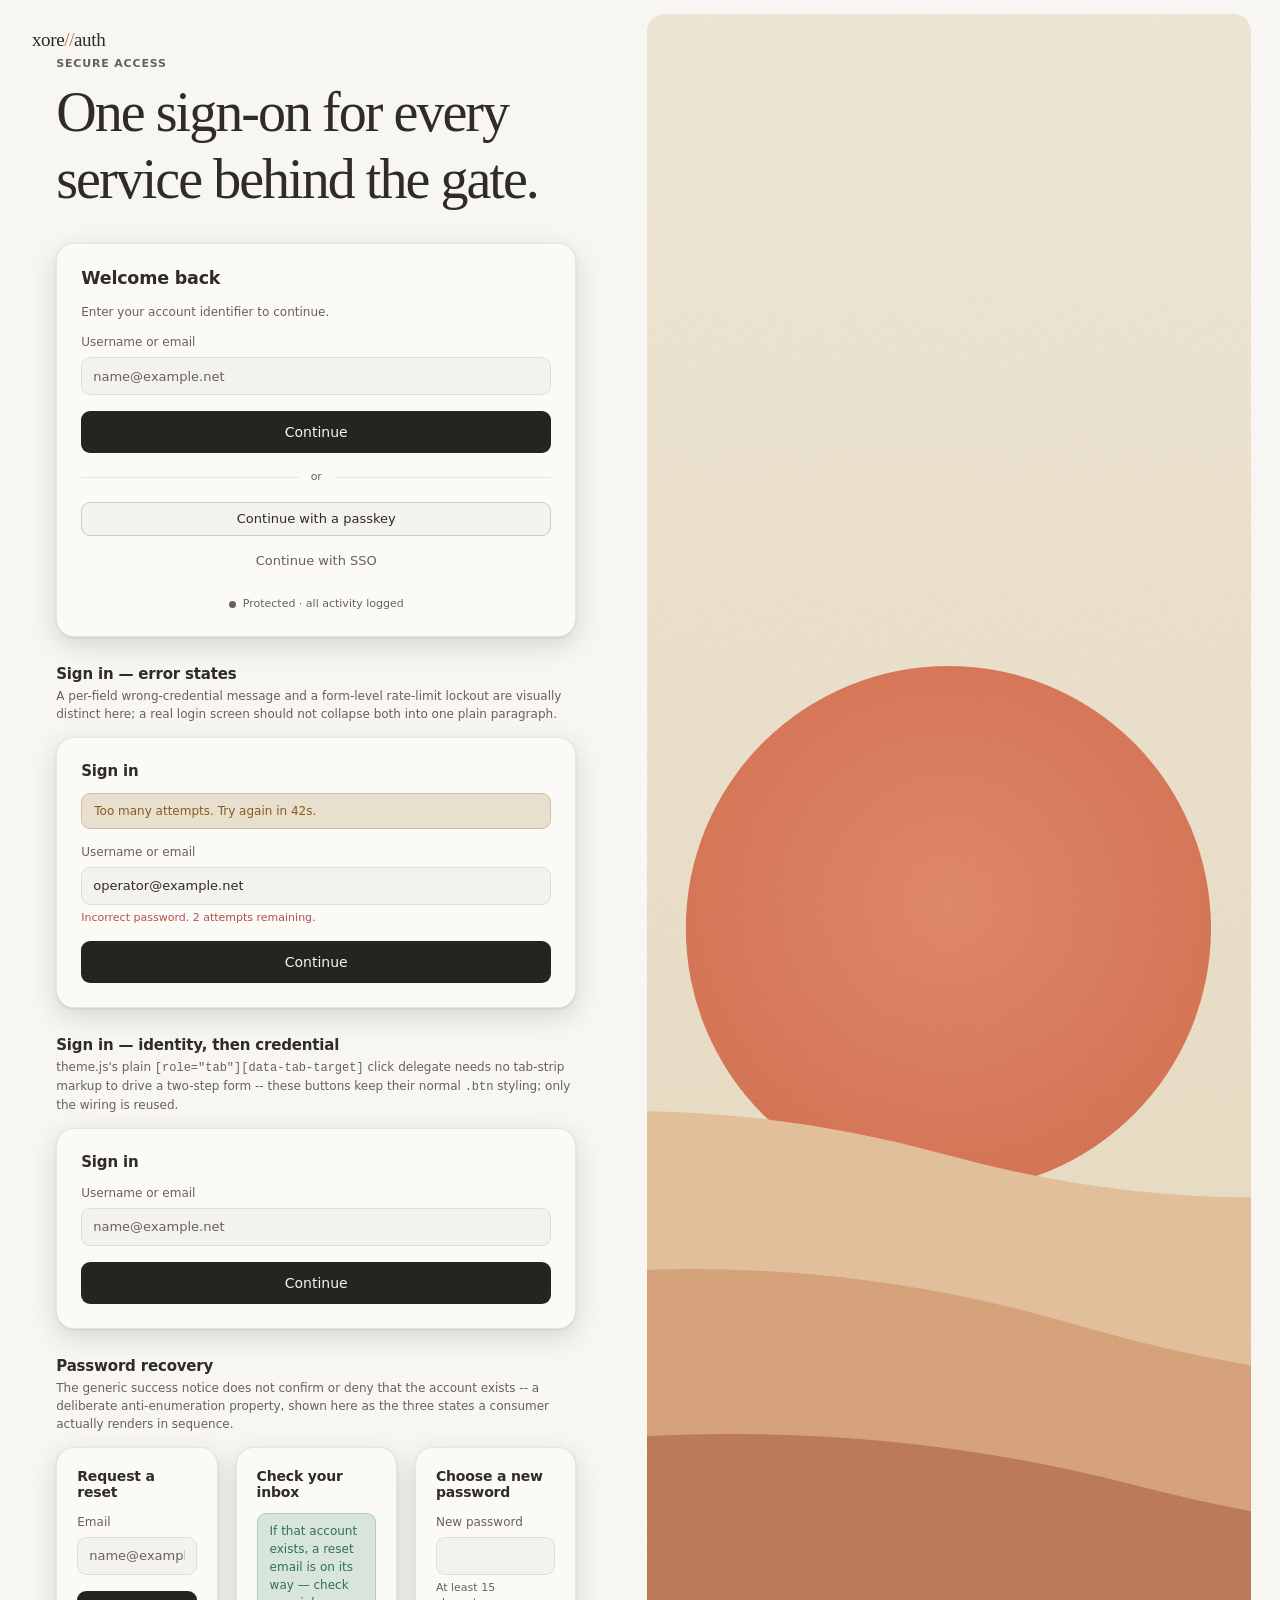
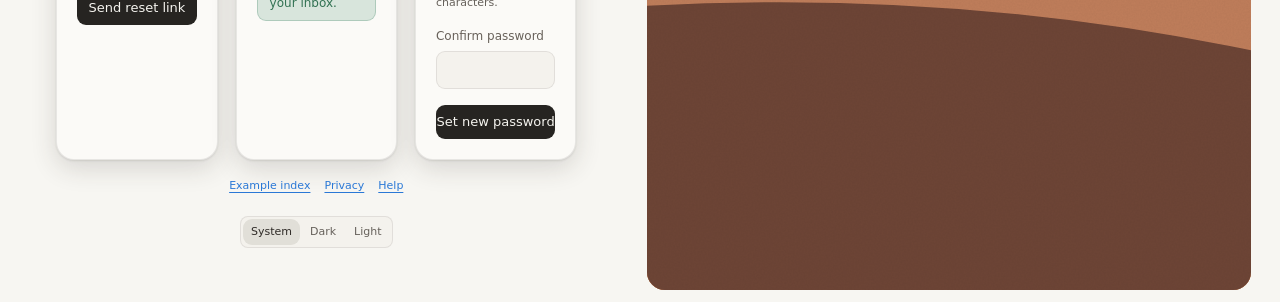
==== commit 54ed842d: "examples: demonstrate four real auth-backend SSO patterns that had zero coverage All four states/flo" ====
--- a/examples/auth.html
+++ b/examples/auth.html
@@ -38,6 +38,84 @@
           <div class="auth-security"><span class="status-dot text-secondary"></span>Protected · all activity logged</div>
         </section>
 
+        <h2 style="margin:28px 0 4px;font-size:15px">Sign in — error states</h2>
+        <p style="font-size:12px;color:var(--text-secondary);margin-bottom:14px">
+          A per-field wrong-credential message and a form-level rate-limit lockout are visually
+          distinct here; a real login screen should not collapse both into one plain paragraph.
+        </p>
+        <section class="auth-card" aria-labelledby="auth-error-title">
+          <h2 id="auth-error-title" style="font-size:15px">Sign in</h2>
+          <div class="alert alert--warning" style="margin-bottom:14px">Too many attempts. Try again in 42s.</div>
+          <div class="form-group">
+            <label class="form-label" for="auth-identity-error">Username or email</label>
+            <input class="form-input" id="auth-identity-error" autocomplete="username" value="operator@example.net" aria-invalid="true">
+            <div class="form-error" role="alert">Incorrect password. 2 attempts remaining.</div>
+          </div>
+          <button class="btn btn-primary btn-lg">Continue</button>
+        </section>
+
+        <h2 style="margin:28px 0 4px;font-size:15px">Sign in — identity, then credential</h2>
+        <p style="font-size:12px;color:var(--text-secondary);margin-bottom:14px">
+          theme.js's plain <code>[role="tab"][data-tab-target]</code> click delegate needs no
+          tab-strip markup to drive a two-step form -- these buttons keep their normal
+          <code>.btn</code> styling; only the wiring is reused.
+        </p>
+        <section class="auth-card" aria-labelledby="auth-step-title" data-tabs>
+          <h2 id="auth-step-title" style="font-size:15px">Sign in</h2>
+          <div data-tab-panel="step-identity">
+            <div class="form-group">
+              <label class="form-label" for="auth-identity-2">Username or email</label>
+              <input class="form-input" id="auth-identity-2" autocomplete="username" placeholder="name@example.net">
+            </div>
+            <button class="btn btn-primary btn-lg" type="button" role="tab" data-tab-target="step-credential" aria-selected="false">Continue</button>
+          </div>
+          <div data-tab-panel="step-credential" hidden>
+            <button class="btn btn-ghost" type="button" role="tab" data-tab-target="step-identity" aria-selected="false" style="margin-bottom:10px">&larr; Back</button>
+            <div class="form-group">
+              <label class="form-label" for="auth-password-2">Password</label>
+              <input class="form-input" id="auth-password-2" type="password" autocomplete="current-password">
+            </div>
+            <label class="check"><input type="checkbox"> Trust this device for 30 days</label>
+            <button class="btn btn-primary btn-lg" style="margin-top:10px">Sign in</button>
+            <div class="auth-divider">or</div>
+            <button class="btn btn-secondary">Continue with a passkey</button>
+          </div>
+        </section>
+
+        <h2 style="margin:28px 0 4px;font-size:15px">Password recovery</h2>
+        <p style="font-size:12px;color:var(--text-secondary);margin-bottom:14px">
+          The generic success notice does not confirm or deny that the account exists -- a
+          deliberate anti-enumeration property, shown here as the three states a consumer
+          actually renders in sequence.
+        </p>
+        <div class="showcase-grid" style="grid-template-columns:repeat(3, minmax(0, 1fr))">
+          <section class="auth-card" style="padding:20px" aria-labelledby="auth-recover-1">
+            <h2 id="auth-recover-1" style="font-size:14px">Request a reset</h2>
+            <div class="form-group">
+              <label class="form-label" for="auth-recover-email">Email</label>
+              <input class="form-input" id="auth-recover-email" type="email" placeholder="name@example.net">
+            </div>
+            <button class="btn btn-primary">Send reset link</button>
+          </section>
+          <section class="auth-card" style="padding:20px" aria-labelledby="auth-recover-2">
+            <h2 id="auth-recover-2" style="font-size:14px">Check your inbox</h2>
+            <div class="alert alert--success">If that account exists, a reset email is on its way — check your inbox.</div>
+          </section>
+          <section class="auth-card" style="padding:20px" aria-labelledby="auth-recover-3">
+            <h2 id="auth-recover-3" style="font-size:14px">Choose a new password</h2>
+            <div class="form-group">
+              <label class="form-label" for="auth-recover-pw1">New password</label>
+              <input class="form-input" id="auth-recover-pw1" type="password">
+              <div class="form-help">At least 15 characters.</div>
+            </div>
+            <div class="form-group">
+              <label class="form-label" for="auth-recover-pw2">Confirm password</label>
+              <input class="form-input" id="auth-recover-pw2" type="password">
+            </div>
+            <button class="btn btn-primary">Set new password</button>
+          </section>
+        </div>
+
         <div class="auth-links">
           <a href="./">Example index</a>
           <a href="#">Privacy</a>
--- a/theme.css
+++ b/theme.css
@@ -19,11 +19,11 @@
 
   --border-subtle: rgba(255, 255, 255, 0.075);
   --border-strong: rgba(255, 255, 255, 0.14);
-  --border-focus: rgba(109, 167, 236, 0.62);
+  --border-focus: rgba(109, 167, 236, 0.75);
 
   --text-primary: #e9e6df;
   --text-secondary: #a8a49c;
-  --text-muted: #8c8f8d;
+  --text-muted: #a5a9a6;
   --text-disabled: #68635e;
   --text-on-accent: #211a17;
   --text-link: #6da7ec;
@@ -32,6 +32,10 @@
   --btn-inverted-bg: #f5f4ef;
   --btn-inverted-bg-hover: #ffffff;
   --btn-inverted-text: #161513;
+  --control-knob: #ffffff;
+  --text-on-status: #ffffff;
+  --artwork-bg: #e9e3d6;
+  --overlay-bg: rgba(0, 0, 0, 0.5);
 
   --accent: #d97757;
   --accent-hover: #e18768;
@@ -39,13 +43,21 @@
   --accent-soft: rgba(217, 119, 87, 0.14);
 
   --success: #79c99e;
-  --success-soft: rgba(121, 201, 158, 0.13);
+  --success-soft: rgba(121, 201, 158, 0.20);
   --info: #78a9d4;
-  --info-soft: rgba(120, 169, 212, 0.13);
+  --info-soft: rgba(120, 169, 212, 0.20);
   --warning: #deb36a;
-  --warning-soft: rgba(222, 179, 106, 0.14);
+  --warning-soft: rgba(222, 179, 106, 0.21);
   --danger: #dc7774;
-  --danger-soft: rgba(220, 119, 116, 0.14);
+  --danger-soft: rgba(220, 119, 116, 0.21);
+  --critical: #ff5c5c;
+  --critical-soft: rgba(255, 92, 92, 0.16);
+  --accent-text-on-soft: #e38f74;
+  --success-text-on-soft: #77cb9e;
+  --info-text-on-soft: #8bb7dd;
+  --warning-text-on-soft: #e1b467;
+  --danger-text-on-soft: #e89b99;
+  --critical-text-on-soft: #ff8080;
 
   --radius-xs: 6px;
   --radius-control: 9px;
@@ -53,15 +65,39 @@
   --radius-dialog: 18px;
   --radius-pill: 999px;
 
-  --shadow-raised: 0 8px 26px rgba(0, 0, 0, 0.24);
-  --shadow-dialog: 0 24px 80px rgba(0, 0, 0, 0.52);
+  --shadow-raised: 0 1px 2px rgba(0, 0, 0, 0.18), 0 8px 26px rgba(0, 0, 0, 0.24);
+  --shadow-dialog: 0 2px 6px rgba(0, 0, 0, 0.3), 0 24px 80px rgba(0, 0, 0, 0.52);
   --font-display: "Iowan Old Style", "Palatino Linotype", Palatino, Georgia, "Times New Roman", serif;
-  --transition-fast: 120ms ease;
-  --transition: 160ms ease;
+  /* A standard ease-out curve (fast start, gentle settle) rather than the
+     linear-ish default `ease` keyword -- every hover/focus/panel transition
+     in the theme reads slightly more deliberate with the same durations.
+     Exposed on its own so the entrance-animation utilities below (and any
+     consumer's own keyframes) can reuse the exact same curve. */
+  --ease-out: cubic-bezier(0, 0, 0.2, 1);
+  --transition-fast: 120ms var(--ease-out);
+  --transition: 160ms var(--ease-out);
 
   --toolbar-height: 32px;
   --sidebar-width: 224px;
+  --sidebar-width-wide: 288px;
   --content-width: 1120px;
+
+  /* Spacing scale — inspired by consistent layout rhythms */
+  --space-xs: 4px;
+  --space-sm: 8px;
+  --space-md: 12px;
+  --space-lg: 16px;
+  --space-xl: 24px;
+  --space-2xl: 32px;
+  --space-3xl: 40px;
+
+  /* Typography scale — explicit sizes for predictable hierarchy */
+  --font-size-xs: 11px;
+  --font-size-caption: 12px;
+  --font-size-footnote: 13px;
+  --font-size-body: 14px;
+  --font-size-lg: 16px;
+  --font-size-xl: 18px;
 
   /* Compatibility aliases used by existing applications. */
   --bg: var(--app-bg);
@@ -99,30 +135,42 @@
   --border-strong: rgba(34, 31, 28, 0.18);
   --text-primary: #2f2b27;
   --text-secondary: #68615a;
-  --text-muted: #918a82;
+  --text-muted: #66615b;
   --text-disabled: #aaa49d;
   --text-on-accent: #fffaf5;
   --text-link: #2a78d6;
   --text-link-hover: #2566d0;
   --switch-on: #2566d0;
-  --border-focus: rgba(42, 120, 214, 0.55);
+  --border-focus: #1f5fae;
   --btn-inverted-bg: #262421;
   --btn-inverted-bg-hover: #151412;
   --btn-inverted-text: #f5f4ef;
+  --control-knob: #ffffff;
+  --text-on-status: #ffffff;
+  --artwork-bg: #e9e3d6;
+  --overlay-bg: rgba(34, 31, 28, 0.36);
   --accent: #c76548;
   --accent-hover: #b9583c;
   --accent-pressed: #a74b33;
   --accent-soft: rgba(199, 101, 72, 0.12);
   --success: #3f8764;
-  --success-soft: rgba(63, 135, 100, 0.11);
+  --success-soft: rgba(63, 135, 100, 0.18);
   --info: #487eaa;
-  --info-soft: rgba(72, 126, 170, 0.11);
+  --info-soft: rgba(72, 126, 170, 0.18);
   --warning: #9b6b25;
-  --warning-soft: rgba(155, 107, 37, 0.11);
+  --warning-soft: rgba(155, 107, 37, 0.19);
   --danger: #b34f4c;
-  --danger-soft: rgba(179, 79, 76, 0.11);
-  --shadow-raised: 0 8px 26px rgba(48, 42, 36, 0.09);
-  --shadow-dialog: 0 24px 70px rgba(48, 42, 36, 0.19);
+  --danger-soft: rgba(179, 79, 76, 0.20);
+  --critical: #c53030;
+  --critical-soft: rgba(197, 48, 48, 0.13);
+  --accent-text-on-soft: #a2472b;
+  --success-text-on-soft: #317152;
+  --info-text-on-soft: #396991;
+  --warning-text-on-soft: #885c1c;
+  --danger-text-on-soft: #a64441;
+  --critical-text-on-soft: #b82929;
+  --shadow-raised: 0 1px 2px rgba(48, 42, 36, 0.11), 0 8px 26px rgba(48, 42, 36, 0.16);
+  --shadow-dialog: 0 2px 6px rgba(48, 42, 36, 0.12), 0 24px 70px rgba(48, 42, 36, 0.19);
 }
 
 @media (prefers-color-scheme: light) {
@@ -141,30 +189,42 @@
     --border-strong: rgba(34, 31, 28, 0.18);
     --text-primary: #2f2b27;
     --text-secondary: #68615a;
-    --text-muted: #918a82;
+    --text-muted: #66615b;
     --text-disabled: #aaa49d;
     --text-on-accent: #fffaf5;
     --text-link: #2a78d6;
     --text-link-hover: #2566d0;
     --switch-on: #2566d0;
-    --border-focus: rgba(42, 120, 214, 0.55);
+    --border-focus: #1f5fae;
     --btn-inverted-bg: #262421;
     --btn-inverted-bg-hover: #151412;
     --btn-inverted-text: #f5f4ef;
+    --control-knob: #ffffff;
+    --text-on-status: #ffffff;
+    --artwork-bg: #e9e3d6;
+    --overlay-bg: rgba(34, 31, 28, 0.36);
     --accent: #c76548;
     --accent-hover: #b9583c;
     --accent-pressed: #a74b33;
     --accent-soft: rgba(199, 101, 72, 0.12);
     --success: #3f8764;
-    --success-soft: rgba(63, 135, 100, 0.11);
+    --success-soft: rgba(63, 135, 100, 0.18);
     --info: #487eaa;
-    --info-soft: rgba(72, 126, 170, 0.11);
+    --info-soft: rgba(72, 126, 170, 0.18);
     --warning: #9b6b25;
-    --warning-soft: rgba(155, 107, 37, 0.11);
+    --warning-soft: rgba(155, 107, 37, 0.19);
     --danger: #b34f4c;
-    --danger-soft: rgba(179, 79, 76, 0.11);
-    --shadow-raised: 0 8px 26px rgba(48, 42, 36, 0.09);
-    --shadow-dialog: 0 24px 70px rgba(48, 42, 36, 0.19);
+    --danger-soft: rgba(179, 79, 76, 0.20);
+    --critical: #c53030;
+    --critical-soft: rgba(197, 48, 48, 0.13);
+    --accent-text-on-soft: #a2472b;
+    --success-text-on-soft: #317152;
+    --info-text-on-soft: #396991;
+    --warning-text-on-soft: #885c1c;
+    --danger-text-on-soft: #a64441;
+    --critical-text-on-soft: #b82929;
+    --shadow-raised: 0 1px 2px rgba(48, 42, 36, 0.11), 0 8px 26px rgba(48, 42, 36, 0.16);
+    --shadow-dialog: 0 2px 6px rgba(48, 42, 36, 0.12), 0 24px 70px rgba(48, 42, 36, 0.19);
   }
 }
 
@@ -174,6 +234,18 @@
   min-height: 100%;
   background: var(--app-bg);
   font-size: 14px;
+  /* Reserves the scrollbar's track width up front instead of letting it
+     appear/disappear as content settles during load (webfont metrics,
+     late-loading iframe content, a table that only grows past viewport
+     height once its rows render). Without this, any width computed from
+     100vw -- .modal's width: min(1280px, calc(100vw - 40px)) and
+     .auth-split's siblings among them -- visibly jumps by the scrollbar's
+     width the moment it appears or disappears, which reads as a brief
+     resize flash. Falls back to nothing (no gutter reserved, the old
+     behavior) on a browser that doesn't support the property; it is not
+     polyfillable and there is no worse-than-before regression in not
+     having it. */
+  scrollbar-gutter: stable;
 }
 
 body {
@@ -181,8 +253,8 @@
   margin: 0;
   background: var(--app-bg);
   color: var(--text-primary);
-  font-family: Inter, ui-sans-serif, -apple-system, BlinkMacSystemFont, "Segoe UI", sans-serif;
-  font-size: 14px;
+  font-family: Inter, ui-sans-serif, system-ui, -apple-system, BlinkMacSystemFont, "Segoe UI", sans-serif;
+  font-size: var(--font-size-body);
   line-height: 1.5;
   -webkit-font-smoothing: antialiased;
   text-rendering: optimizeLegibility;
@@ -198,7 +270,7 @@
 h1, h2, h3, h4 { color: var(--text-primary); font-weight: 600; line-height: 1.2; }
 h1 { font-size: clamp(1.65rem, 2.4vw, 2.2rem); letter-spacing: -0.025em; }
 h2 { font-size: 1.25rem; letter-spacing: -0.012em; }
-h3 { font-size: 1rem; }
+h3 { font-size: var(--font-size-lg); }
 p { color: var(--text-secondary); }
 
 .heading-serif {
@@ -216,12 +288,19 @@
 .text-danger { color: var(--danger); }
 .label-section, .sidebar__section-label {
   color: var(--text-muted);
-  font-size: 10px;
+  font-size: var(--font-size-xs);
   font-weight: 600;
   letter-spacing: 0.075em;
   text-transform: uppercase;
 }
 
+/* Visually hidden, still readable by assistive tech -- the standard
+   clip-rect technique, not display:none (which screen readers skip). */
+.sr-only {
+  position: absolute; width: 1px; height: 1px;
+  overflow: hidden; clip: rect(0 0 0 0); white-space: nowrap;
+}
+
 :focus-visible {
   outline: 2px solid var(--border-focus);
   outline-offset: 2px;
@@ -234,10 +313,103 @@
   to { opacity: 1; }
 }
 
+/* #672 (APIARY): dropped the X component (was translate(-50%, ...)) --
+   .modal's horizontal centering no longer uses a transform at all (see
+   its own comment), only the vertical translateY(-50%) still does. The
+   Y motion itself (starts 8px lower, settles up into place while
+   scaling in) is unchanged. */
 @keyframes dialog-in {
-  from { opacity: 0; transform: translate(-50%, calc(-50% + 8px)) scale(0.99); }
-  to { opacity: 1; transform: translate(-50%, -50%) scale(1); }
-}
+  from { opacity: 0; transform: translateY(calc(-50% + 8px)) scale(0.99); }
+  to { opacity: 1; transform: translateY(-50%) scale(1); }
+}
+
+/* ── Entrance/attention motion utilities ─────────────────────────────────
+   Four small, additive animation utilities -- opt-in classes, not tied to
+   any specific component, so any consumer can reach for them. All four
+   are automatically neutralized by the prefers-reduced-motion rule at the
+   bottom of this file (animation-duration drops to ~0). */
+
+/* A freshly-rendered list's rows fade/settle in with a slight stagger
+   instead of all appearing at once -- add .stagger-in to the row
+   container (e.g. a <tbody> or a menu's item list). Pure CSS: nth-child
+   selectors carry the delay, so there is nothing to wire up per row and
+   no per-element custom property to set (contrast with .mini-chart/
+   .heatmap, where the value truly is per-request data -- a stagger index
+   is not). Covers the first 12 rows explicitly; rows beyond that share
+   the last delay rather than keep growing, so a long list doesn't leave
+   its tail waiting a full second to appear. */
+@keyframes stagger-in {
+  from { opacity: 0; transform: translateY(4px); }
+  to { opacity: 1; transform: none; }
+}
+.stagger-in > * {
+  animation: stagger-in 220ms var(--ease-out) backwards;
+}
+.stagger-in > *:nth-child(1) { animation-delay: 0ms; }
+.stagger-in > *:nth-child(2) { animation-delay: 45ms; }
+.stagger-in > *:nth-child(3) { animation-delay: 90ms; }
+.stagger-in > *:nth-child(4) { animation-delay: 135ms; }
+.stagger-in > *:nth-child(5) { animation-delay: 180ms; }
+.stagger-in > *:nth-child(6) { animation-delay: 225ms; }
+.stagger-in > *:nth-child(7) { animation-delay: 270ms; }
+.stagger-in > *:nth-child(8) { animation-delay: 315ms; }
+.stagger-in > *:nth-child(9) { animation-delay: 360ms; }
+.stagger-in > *:nth-child(10) { animation-delay: 405ms; }
+.stagger-in > *:nth-child(11) { animation-delay: 450ms; }
+.stagger-in > *:nth-child(n + 12) { animation-delay: 495ms; }
+
+/* A one-shot attention ring for a value that just changed -- a live-
+   refreshed table row, a cell whose count just updated. Add the class,
+   remove it on `animationend` (or just leave it: the animation does not
+   repeat on its own). Color comes from --accent so it reads as "this
+   changed", not as a semantic success/warning/danger signal. */
+@keyframes flash-ring {
+  from {
+    box-shadow: 0 0 0 2px color-mix(in srgb, var(--accent) 55%, transparent),
+      0 0 16px 2px color-mix(in srgb, var(--accent) 25%, transparent);
+  }
+  to { box-shadow: 0 0 #0000, 0 0 #0000; }
+}
+.flash { animation: flash-ring 900ms var(--ease-out); }
+
+/* A shaped placeholder for content still loading -- a card, table row, or
+   map rectangle rendered as its own layout shape instead of a plain text
+   line. No per-element dynamic value and no JS: static markup a consumer
+   renders instead of (or before replacing with) real content. The sweep
+   animation is already neutralized by the prefers-reduced-motion catch-all
+   above (animation-duration: 0.01ms !important on *, *::before, *::after). */
+.skeleton, .skeleton-line {
+  position: relative;
+  overflow: hidden;
+  background: var(--surface-2);
+  border-radius: var(--radius-control);
+}
+.skeleton::after, .skeleton-line::after {
+  content: "";
+  position: absolute;
+  inset: 0;
+  background: linear-gradient(90deg, transparent, color-mix(in srgb, var(--surface-3) 60%, transparent), transparent);
+  animation: skeleton-sweep 1.4s ease-in-out infinite;
+}
+@keyframes skeleton-sweep {
+  from { transform: translateX(-100%); }
+  to { transform: translateX(100%); }
+}
+/* .skeleton-line is a standalone shimmering bar (its own background+sweep,
+   same as .skeleton above) sized for text-line placeholders -- stack
+   several directly, no wrapping .skeleton parent needed. .skeleton itself
+   is for a single rectangular block (a map, an image, a whole card). */
+.skeleton-line { height: 12px; margin-bottom: 8px; border-radius: var(--radius-xs); }
+.skeleton-line:last-child { margin-bottom: 0; }
+
+/* A timeline/session-replay entry settling into place -- a touch more
+   pronounced than .stagger-in's plain fade+lift, since a timeline reads
+   one block at a time rather than as a batch of equivalent rows. */
+@keyframes timeline-block-in {
+  from { opacity: 0; filter: blur(4px); transform: translateY(5px) scale(0.98); }
+  to { opacity: 1; filter: blur(0); transform: none; }
+}
+.timeline-block { animation: timeline-block-in 320ms var(--ease-out) backwards; }
 
 .btn {
   display: inline-flex;
@@ -250,7 +422,7 @@
   border-radius: var(--radius-control);
   background: transparent;
   color: var(--text-primary);
-  font-size: 13px;
+  font-size: var(--font-size-footnote);
   font-weight: 500;
   line-height: 1;
   text-decoration: none;
@@ -272,8 +444,8 @@
 .btn-ghost:hover { background: var(--surface-2); color: var(--text-primary); }
 .btn-danger { border-color: color-mix(in srgb, var(--danger) 32%, transparent); background: var(--danger-soft); color: var(--danger); }
 .btn-danger:hover { background: color-mix(in srgb, var(--danger) 20%, transparent); }
-.btn-sm { min-height: 28px; padding: 5px 9px; font-size: 12px; }
-.btn-lg { min-height: 42px; padding: 10px 17px; font-size: 14px; }
+.btn-sm { min-height: 28px; padding: 5px 9px; font-size: var(--font-size-caption); }
+.btn-lg { min-height: 42px; padding: 10px 17px; font-size: var(--font-size-body); }
 .btn-icon { width: 32px; min-height: 32px; padding: 0; border-radius: var(--radius-control); }
 
 .form-group { margin-bottom: 16px; }
@@ -281,13 +453,13 @@
   display: block;
   margin-bottom: 6px;
   color: var(--text-secondary);
-  font-size: 12px;
+  font-size: var(--font-size-caption);
   font-weight: 500;
 }
 
 .form-help, .form-error {
   margin-top: 5px;
-  font-size: 11px;
+  font-size: var(--font-size-xs);
   line-height: 1.4;
 }
 .form-help { color: var(--text-muted); }
@@ -302,7 +474,7 @@
   outline: none;
   background: var(--surface-1);
   color: var(--text-primary);
-  font-size: 13px;
+  font-size: var(--font-size-footnote);
   transition: background var(--transition-fast), border-color var(--transition-fast),
     box-shadow var(--transition-fast);
 }
@@ -339,7 +511,7 @@
   outline: 0;
   background: transparent;
   color: var(--text-primary);
-  font-size: 12px;
+  font-size: var(--font-size-caption);
 }
 .search-field svg, .sidebar__search-icon { width: 14px; height: 14px; flex: none; }
 
@@ -348,7 +520,7 @@
   align-items: center;
   gap: 8px;
   color: var(--text-secondary);
-  font-size: 13px;
+  font-size: var(--font-size-footnote);
   cursor: pointer;
 }
 .check input { width: 15px; height: 15px; accent-color: var(--accent); }
@@ -379,18 +551,56 @@
   transition: transform var(--transition-fast), background var(--transition-fast);
 }
 .switch input:checked + span { background: var(--switch-on); }
-.switch input:checked + span::after { transform: translateX(14px); background: #ffffff; }
-
+.switch input:checked + span::after { transform: translateX(14px); background: var(--control-knob); }
+
+/* #24: display:flex/flex-direction:column so a .card__footer can pin
+   itself to the card's bottom edge via margin-top:auto regardless of how
+   much (or little) .card__content holds -- this is what actually fixes
+   "cards look like the same kind of thing but their footers land at
+   different heights" (confirmed live against Xore/honeypot-stack's
+   dashboard: 5 same-class cards on one page measured 458-2850px tall).
+   Safe for every existing .card usage that doesn't opt into the new
+   title/content/footer structure: a flex column still stacks plain block
+   children top-to-bottom exactly like normal flow, the only behavioral
+   change is that adjacent margins stop collapsing between them, which
+   isn't visible for this file's existing card content (titles/rows/tables
+   that already carry their own explicit spacing, not relying on margin
+   collapse). */
 .card {
+  display: flex;
+  flex-direction: column;
   margin-bottom: 14px;
-  padding: 18px 20px;
+  padding: var(--space-lg) var(--space-xl);
   border: 1px solid var(--border-subtle);
   border-radius: var(--radius-panel);
   background: var(--surface-1);
 }
-.card--raised { background: var(--surface-raised); box-shadow: var(--shadow-raised); }
-.card__title { margin-bottom: 4px; color: var(--text-primary); font-size: 14px; font-weight: 600; }
-.card__desc { margin-bottom: 14px; color: var(--text-secondary); font-size: 12px; }
+.card--raised { background: var(--surface-raised); border-color: var(--border-strong); box-shadow: var(--shadow-raised); }
+.card__title { margin-bottom: 4px; color: var(--text-primary); font-size: var(--font-size-body); font-weight: 600; }
+.card__desc { margin-bottom: 14px; color: var(--text-secondary); font-size: var(--font-size-caption); }
+/* #24: the only region that flexes. min-height:0 overrides flex's own
+   default (min-height:auto on a column-flex child refuses to shrink below
+   its content's intrinsic size), which is what actually lets a nested
+   .card__scroll's max-height/overflow-y:auto engage -- without it the
+   content pushes the card taller instead of scrolling internally, the
+   exact bug this issue exists to fix. Content-shape variants (a plain
+   list of rows for a short/bounded set, .card__scroll for a long/
+   unbounded one, .metric-grid for key/value summaries, a chart/sparkline
+   sized to this box) all nest inside unchanged -- this class only owns
+   the flex sizing, not what's displayed inside it. */
+.card__content { flex: 1 1 auto; min-height: 0; }
+/* #24: fixed height (sized to its own content -- a line of text/links/
+   counts, never meant to hold something that grows), pinned to the
+   card's bottom edge via margin-top:auto regardless of how tall
+   .card__content ends up. A card with no .card__footer is unaffected --
+   there's nothing here to push anywhere. */
+.card__footer {
+  flex: 0 0 auto;
+  margin-top: auto;
+  padding-top: 12px;
+  color: var(--text-secondary);
+  font-size: var(--font-size-caption);
+}
 .card__row {
   display: flex;
   min-height: 50px;
@@ -401,14 +611,28 @@
   border-bottom: 1px solid var(--border-subtle);
 }
 .card__row:last-child { border-bottom: 0; }
-.card__label { color: var(--text-primary); font-size: 13px; }
-.card__value { color: var(--text-secondary); font-size: 12px; }
+.card__label { color: var(--text-primary); font-size: var(--font-size-footnote); flex: 0 0 auto; }
+/* min-width:0 for the same reason .card__content needs it above: a flex
+   item's default min-width is auto, which means it refuses to shrink
+   below its content's intrinsic width no matter what word-break says --
+   word-break only has anything to do once the box is actually allowed to
+   get narrower than an unbroken run of text. word-break:break-all itself
+   mirrors this dashboard's own td.v (a long SHA-256/hash value already
+   wraps correctly in a <table> cell; .card__value had no equivalent,
+   which is why several long-value tables stayed on <table> markup
+   instead of converting to this component -- see honeypot-stack#790). */
+.card__value {
+  color: var(--text-secondary);
+  font-size: var(--font-size-caption);
+  min-width: 0;
+  word-break: break-all;
+}
 .card__value--mono {
   padding: 3px 7px;
   border-radius: var(--radius-xs);
   background: var(--surface-2);
   font-family: "SFMono-Regular", "Cascadia Code", monospace;
-  font-size: 11px;
+  font-size: var(--font-size-xs);
 }
 
 .metric-grid {
@@ -418,14 +642,121 @@
 }
 .metric {
   min-width: 0;
-  padding: 14px 15px;
+  padding: var(--space-md) var(--space-lg);
   border: 1px solid var(--border-subtle);
   border-radius: var(--radius-panel);
   background: var(--surface-1);
 }
-.metric__label { color: var(--text-muted); font-size: 11px; }
+.metric__label { color: var(--text-muted); font-size: var(--font-size-xs); }
 .metric__value { margin-top: 6px; color: var(--text-primary); font-size: 24px; font-weight: 600; letter-spacing: -0.03em; }
-.metric__trend { margin-top: 4px; color: var(--text-secondary); font-size: 11px; }
+.metric__trend { margin-top: 4px; color: var(--text-secondary); font-size: var(--font-size-xs); }
+/* Discrete, server-chosen modifiers (not a per-element continuous value),
+   so unlike .mini-chart/.heatmap below this needs no CSP.md nonce pattern.
+   Mapping: positive/spike-like states -> --up, negative/low states ->
+   --down, neutral/baseline-unavailable states -> no modifier (plain
+   .metric__trend, today's look). */
+.metric__trend--up { color: var(--success); }
+.metric__trend--down { color: var(--danger); }
+.metric__trend--up::before { content: "\2191 "; }
+.metric__trend--down::before { content: "\2193 "; }
+
+/* Each bar's height comes from --v (0-100), not an inline height/width.
+   Read docs/CSP.md before setting --v: under a strict style-src (a nonce
+   with no 'unsafe-inline', the only policy that actually stops injected
+   CSS) a nonce covers a style or link element, never a style attribute --
+   so style="--v:58" is silently dropped exactly like style="height:58%"
+   would be. Set --v per bar from a nonced <style> element instead. --v
+   defaults to 0 here so a consumer that never sets it renders a flat,
+   empty chart rather than an invalid computed height. Height is a
+   component default; wrap in a taller container and add height: 100% to
+   .mini-chart, or set a taller default with a modifier class, for a
+   larger chart. */
+.mini-chart { display: flex; align-items: flex-end; gap: 4px; height: 64px; }
+.mini-chart span {
+  --v: 0;
+  flex: 1;
+  min-width: 0;
+  height: calc(var(--v) * 1%);
+  min-height: 2px;
+  border-radius: 3px 3px 0 0;
+  background: var(--accent-soft);
+  border-top: 2px solid var(--accent);
+}
+
+/* A row-labeled grid of small shaded cells (contribution-graph style) for
+   a two-dimensional count -- e.g. one row per category, one column per time
+   bucket. Each cell reads its intensity from --v (0-100), the same
+   nonced-<style>-element pattern as .mini-chart above: see docs/CSP.md,
+   which already names "a heatmap cell's color" as a covered case. --v
+   defaults to 0 so an unset cell renders as the flattest shade, not an
+   invalid color-mix() percentage.
+   Consumers should quantize --v into a small number of steps (5 is a good
+   default, matching the reference contribution-graph look) rather than
+   passing raw continuous counts -- a heatmap reads as "roughly how much",
+   not a precise value, and 100 subtly different shades is visual noise a
+   human can't actually use. Precise values belong in the cell's title
+   attribute (or a data-tip/tooltip layer the consumer adds), not the shade
+   itself. */
+.heatmap { display: flex; flex-direction: column; gap: 3px; }
+.heatmap__row { display: flex; align-items: center; gap: 8px; }
+.heatmap__label {
+  flex: none;
+  width: 96px;
+  overflow: hidden;
+  color: var(--text-muted);
+  font-size: var(--font-size-xs);
+  text-align: right;
+  text-overflow: ellipsis;
+  white-space: nowrap;
+}
+.heatmap__cells { display: flex; flex: 1; min-width: 0; gap: 3px; }
+.heatmap__cell {
+  --v: 0;
+  flex: 1;
+  min-width: 0;
+  aspect-ratio: 1;
+  border-radius: var(--radius-xs);
+  background: color-mix(in srgb, var(--accent) calc(var(--v) * 1%), var(--surface-2));
+}
+/* Optional low→high key, e.g. under the grid: reuses the same --v cells so
+   the key's shades always match the grid's, even if a consumer changes the
+   accent token. */
+.heatmap__legend { display: flex; align-items: center; gap: 4px; color: var(--text-muted); font-size: var(--font-size-xs); }
+.heatmap__legend .heatmap__cell { flex: none; width: 10px; height: 10px; }
+
+/* CSS-only tooltip, reading its text straight from the DOM attribute via
+   attr() inside this stylesheet rule rather than a computed inline style
+   value -- unlike .mini-chart/.heatmap above, it needs no nonce and no
+   per-page <style> block at all, since attr() here is a static rule, not
+   a per-request dynamic one. :focus-visible makes it keyboard-reachable
+   only on elements that are already focusable (links, buttons); a bare
+   element (e.g. a <span> label) needs tabindex="0" added to pick up
+   keyboard/focus access, this primitive doesn't grant that by itself.
+   white-space:nowrap suits short strings; pair a max-width + white-space:
+   normal modifier alongside it for longer copy. */
+[data-tip] { position: relative; }
+[data-tip]::after {
+  content: attr(data-tip);
+  position: absolute;
+  bottom: calc(100% + 6px);
+  left: 50%;
+  transform: translateX(-50%) translateY(4px);
+  padding: 5px 9px;
+  border-radius: var(--radius-control);
+  background: var(--surface-raised);
+  color: var(--text-primary);
+  font-size: var(--font-size-xs);
+  white-space: nowrap;
+  box-shadow: var(--shadow-raised);
+  opacity: 0;
+  pointer-events: none;
+  transition: opacity var(--transition-fast), transform var(--transition-fast);
+  z-index: 40;
+}
+[data-tip]:hover::after, [data-tip]:focus-visible::after {
+  opacity: 1;
+  transform: translateX(-50%) translateY(0);
+}
 
 .badge {
   display: inline-flex;
@@ -435,34 +766,43 @@
   border-radius: var(--radius-control);
   background: var(--surface-2);
   color: var(--text-secondary);
-  font-size: 11px;
+  font-size: var(--font-size-xs);
   font-weight: 500;
   line-height: 1.45;
   white-space: nowrap;
-}
-.badge--accent { background: var(--accent-soft); color: var(--accent); }
-.badge--green, .badge--success { background: var(--success-soft); color: var(--success); }
-.badge--blue, .badge--info { background: var(--info-soft); color: var(--info); }
-.badge--orange, .badge--warning { background: var(--warning-soft); color: var(--warning); }
-.badge--red, .badge--danger { background: var(--danger-soft); color: var(--danger); }
+  /* .badge is also used on <a> (a clickable filter/pivot chip -- e.g.
+     Xore/honeypot-stack's event tables link a country-code badge to a
+     filtered view) -- text-decoration:none here means a consumer doesn't
+     need its own override just to stop the badge looking like an
+     underlined hyperlink. No effect on the common <span> case. */
+  text-decoration: none;
+}
+.badge--accent { background: var(--accent-soft); color: var(--accent-text-on-soft); }
+.badge--green, .badge--success { background: var(--success-soft); color: var(--success-text-on-soft); }
+.badge--blue, .badge--info { background: var(--info-soft); color: var(--info-text-on-soft); }
+.badge--orange, .badge--warning { background: var(--warning-soft); color: var(--warning-text-on-soft); }
+.badge--red, .badge--danger { background: var(--danger-soft); color: var(--danger-text-on-soft); }
+.badge--critical { border: 1px solid color-mix(in srgb, var(--critical) 45%, transparent); background: var(--critical-soft); color: var(--critical-text-on-soft); }
 .badge--muted { border: 1px solid var(--border-subtle); }
-.badge--current { background: var(--info-soft); color: var(--info); }
+.badge--current { background: var(--info-soft); color: var(--info-text-on-soft); }
+.badge--solid { border: 0; background: var(--switch-on); color: var(--text-on-status); }
 .status-dot { width: 7px; height: 7px; border-radius: 50%; background: currentColor; }
 
 .alert {
   display: flex;
   gap: 10px;
-  padding: 11px 13px;
+  padding: var(--space-sm) var(--space-md);
   border: 1px solid var(--border-subtle);
   border-radius: var(--radius-control);
   background: var(--surface-1);
   color: var(--text-secondary);
-  font-size: 12px;
-}
-.alert--info { border-color: color-mix(in srgb, var(--info) 28%, transparent); background: var(--info-soft); }
-.alert--success { border-color: color-mix(in srgb, var(--success) 28%, transparent); background: var(--success-soft); }
-.alert--warning { border-color: color-mix(in srgb, var(--warning) 28%, transparent); background: var(--warning-soft); }
+  font-size: var(--font-size-caption);
+}
+.alert--info { border-color: color-mix(in srgb, var(--info) 28%, transparent); background: var(--info-soft); color: var(--info-text-on-soft); }
+.alert--success { border-color: color-mix(in srgb, var(--success) 28%, transparent); background: var(--success-soft); color: var(--success-text-on-soft); }
+.alert--warning { border-color: color-mix(in srgb, var(--warning) 28%, transparent); background: var(--warning-soft); color: var(--warning-text-on-soft); }
 .alert--danger { border-color: color-mix(in srgb, var(--danger) 28%, transparent); background: var(--danger-soft); }
+.alert--critical { border-color: color-mix(in srgb, var(--critical) 40%, transparent); background: var(--critical-soft); color: var(--critical-text-on-soft); }
 
 .tabs {
   display: inline-flex;
@@ -479,7 +819,7 @@
   border-radius: var(--radius-control);
   background: transparent;
   color: var(--text-secondary);
-  font-size: 12px;
+  font-size: var(--font-size-caption);
   cursor: pointer;
 }
 .tab:hover { color: var(--text-primary); }
@@ -494,7 +834,7 @@
   padding: 8px 10px;
   border-bottom: 1px solid var(--border-subtle);
   color: var(--text-muted);
-  font-size: 11px;
+  font-size: var(--font-size-xs);
   font-weight: 500;
   text-align: left;
 }
@@ -502,12 +842,108 @@
   padding: 10px;
   border-bottom: 1px solid var(--border-subtle);
   color: var(--text-primary);
-  font-size: 12px;
+  font-size: var(--font-size-caption);
   vertical-align: middle;
+  /* table-layout:auto sizes a column by its narrowest reasonable content --
+     often the header word, not the (frequently longer) data underneath.
+     Without a wrap fallback, a squeezed column with unbroken content (an
+     IP, a country name with no natural break point, an ASN string) spills
+     visibly past its own cell instead of staying inside the row.
+     break-word (not the older anywhere value this used to be) still
+     protects against that -- a single run wider than the whole cell still
+     gets forced to break -- but tries every normal line-breaking
+     opportunity first (spaces, hyphens), so a short, atomic token that
+     fits the column at all (an IP address, a 2-letter country code, a
+     port number) renders on one line instead of being cut at an arbitrary
+     mid-character point wherever the available width happened to run out.
+     Confirmed live (Xore/honeypot-stack dashboard, #24 follow-up): with
+     the old `anywhere` value, "203.0.113.55" in a merely-narrow (not
+     truly too-small) column rendered as three broken lines with no
+     relation to the address's own digit groups. Only a genuinely
+     unbreakable long run (a 64-char hash with no natural break point at
+     all) still force-wraps here, which is the case this rule actually
+     exists for. .n's own white-space: nowrap below is untouched since
+     numeric counts should never wrap either way. */
+  overflow-wrap: break-word;
 }
 .data-table tbody tr:last-child td { border-bottom: 0; }
 .data-table tbody tr:hover td { background: var(--surface-hover); }
 .table-scroll { width: 100%; overflow-x: auto; }
+
+/* #24 follow-up: opt-in responsive variant for a .data-table whose columns
+   can't all fit a phone-width viewport at once (more than 2-3 columns, or
+   columns whose content is inherently wide -- IPs, timestamps, hashes).
+   Below the breakpoint each row becomes a stacked label:value block
+   instead of a horizontally-scrolling or truncated table -- every column
+   stays reachable without side-scrolling, and the label makes it
+   unambiguous which value is which without a human having to cross-
+   reference a header row that's no longer visually aligned with its
+   column. The header row itself is visually hidden rather than
+   display:none, so it's still announced by a screen reader before each
+   stacked row's labels repeat the same information visually.
+
+   Requires each <td> to carry a data-label="<column header text>"
+   attribute -- this can't be generated from the <th> text automatically
+   (CSS has no "read this other element's text content" mechanism), so
+   the consuming page's own markup/template is responsible for keeping
+   the two in sync. */
+@media (max-width: 720px) {
+  .data-table--responsive, .data-table--responsive thead,
+  .data-table--responsive tbody, .data-table--responsive th,
+  .data-table--responsive td, .data-table--responsive tr {
+    display: block;
+  }
+  .data-table--responsive thead tr {
+    position: absolute;
+    width: 1px; height: 1px;
+    margin: -1px; padding: 0; border: 0;
+    clip: rect(0 0 0 0);
+    overflow: hidden;
+  }
+  .data-table--responsive tbody tr {
+    margin-bottom: 12px;
+    border: 1px solid var(--border-subtle);
+    border-radius: var(--radius-panel);
+    padding: 4px 0;
+    overflow: hidden;
+  }
+  .data-table--responsive tbody tr:last-child { margin-bottom: 0; }
+  /* Label stacked above value, not beside it -- a beside-it flex row
+     works fine for short fixed-width values (a time, a port) but a
+     column like a free-text detail/message has no predictable length,
+     and squeezing it into "whatever's left of the row next to the
+     label" either overflows past the card or needs its own extra
+     min-width:0/wrap plumbing to behave. Stacking sidesteps that
+     entirely: the value always gets the row's full width to wrap into,
+     which is correct for both the short and the long case. */
+  .data-table--responsive td {
+    padding: 7px 14px;
+    border-bottom: 1px solid var(--border-subtle);
+    white-space: normal;
+    overflow-wrap: break-word;
+  }
+  .data-table--responsive tr td:last-child { border-bottom: 0; }
+  .data-table--responsive td::before {
+    content: attr(data-label);
+    display: block;
+    margin-bottom: 2px;
+    color: var(--text-muted);
+    font-size: var(--font-size-xs);
+    font-weight: 500;
+  }
+  .data-table--responsive td:empty { display: none; }
+  /* .card.wide table's own min-width:720px (below, a desktop-only
+     "don't let a wide card's table get too cramped" rule) otherwise
+     wins here too, since it targets the same <table> element -- found
+     live: the responsive layout rules above were all correctly applying
+     (td became a block, the label rendered), but the table's outer box
+     still measured 720px wide inside a 390px card, so unwrapped content
+     ran off into space nothing could scroll to reach rather than
+     visibly wrapping. */
+  .card.wide .data-table--responsive, .data-table--responsive {
+    min-width: 0;
+  }
+}
 
 .progress {
   height: 6px;
@@ -522,7 +958,7 @@
   align-items: center;
   gap: 6px;
   color: var(--text-muted);
-  font-size: 12px;
+  font-size: var(--font-size-caption);
 }
 .breadcrumb a { color: var(--text-secondary); text-decoration: none; }
 .breadcrumb a:hover { color: var(--text-primary); }
@@ -534,7 +970,7 @@
   display: grid;
   min-height: 220px;
   place-items: center;
-  padding: 34px;
+  padding: var(--space-2xl);
   text-align: center;
 }
 .empty-state__icon {
@@ -547,8 +983,8 @@
   background: var(--surface-2);
   color: var(--text-muted);
 }
-.empty-state h3 { margin-bottom: 5px; font-family: var(--font-display); font-weight: 400; }
-.empty-state p { max-width: 380px; margin-bottom: 16px; font-size: 12px; }
+.empty-state h3 { margin-bottom: 5px; font-family: var(--font-display); font-weight: 400; font-size: var(--font-size-xl); }
+.empty-state p { max-width: 380px; margin-bottom: 16px; font-size: var(--font-size-caption); }
 
 .avatar {
   display: inline-grid;
@@ -558,7 +994,7 @@
   border-radius: 50%;
   background: var(--accent-soft);
   color: var(--accent);
-  font-size: 11px;
+  font-size: var(--font-size-xs);
   font-weight: 700;
 }
 
@@ -581,13 +1017,96 @@
   border-radius: var(--radius-control);
   background: transparent;
   color: var(--text-primary);
-  font-size: 12px;
+  font-size: var(--font-size-caption);
   text-align: left;
   cursor: pointer;
 }
 .dropdown__item:hover { background: var(--surface-2); }
 .dropdown__divider { height: 1px; margin: 5px; background: var(--border-subtle); }
-
+.dropdown__shortcut { margin-left: auto; color: var(--text-muted); font-size: var(--font-size-xs); letter-spacing: 0.02em; }
+.dropdown__item--accent { color: var(--text-link); }
+.dropdown__chevron { margin-left: auto; color: var(--text-muted); }
+
+.action-menu { position: relative; display: inline-block; }
+/* Generic floating panel for non-menu content -- a details/summary
+   disclosure that isn't a role="menu" (a hash-disclosure list, an
+   account/settings popup body, anything that isn't a set of
+   role="menuitem" actions). Built on the same native <details> mechanism
+   as .action-menu, so it inherits outside-click-close and
+   close-siblings-on-toggle for free via theme.js's :is(.action-menu,
+   .popover) selectors. Panel chrome is shared with .action-menu__popover
+   below (same surface-raised/border-strong/shadow-raised trio); only the
+   menu-specific summary button styling stays exclusive to .action-menu. */
+.popover { position: relative; display: inline-block; --popover-width: 200px; }
+.action-menu > summary {
+  display: flex;
+  width: 32px;
+  height: 32px;
+  align-items: center;
+  justify-content: center;
+  border: 1px solid var(--border-subtle);
+  border-radius: var(--radius-control);
+  background: transparent;
+  color: var(--text-secondary);
+  font-size: 20px;
+  line-height: 1;
+  list-style: none;
+  cursor: pointer;
+}
+.action-menu > summary::-webkit-details-marker { display: none; }
+.action-menu > summary:hover,
+.action-menu[open] > summary { background: var(--surface-2); color: var(--text-primary); }
+.action-menu__popover,
+.popover__panel {
+  position: absolute;
+  z-index: 30;
+  top: calc(100% + 6px);
+  right: 0;
+  /* Per-instance width is a nonced <style> rule setting --popover-width
+     (docs/CSP.md's existing --v-style pattern), not a page-local class --
+     see docs/CSP.md for the pattern this follows. */
+  width: var(--popover-width, 200px);
+  padding: 6px;
+  border: 1px solid var(--border-strong);
+  border-radius: var(--radius-panel);
+  background: var(--surface-raised);
+  box-shadow: var(--shadow-raised);
+}
+.action-menu__item {
+  display: block;
+  width: 100%;
+  padding: 8px 10px;
+  border: 0;
+  border-radius: var(--radius-control);
+  background: transparent;
+  color: var(--text-primary);
+  font: inherit;
+  font-size: var(--font-size-caption);
+  text-align: left;
+  white-space: nowrap;
+  cursor: pointer;
+}
+.action-menu__item:hover { background: var(--surface-hover); }
+.action-menu__item--danger {
+  margin-top: 4px;
+  padding-top: 10px;
+  border-top: 1px solid var(--border-subtle);
+  border-radius: 0;
+  color: var(--danger);
+}
+
+/* Direction-agnostic by default (a toast can be stacked top-right,
+   bottom-center, wherever the consumer places it) -- .toast--slide-in-right
+   below is the opt-in modifier for a consumer that knows its own stack
+   sits on one side and wants the toast to visibly arrive from off-screen. */
+@keyframes toast-in {
+  from { opacity: 0; transform: translateY(6px); }
+  to { opacity: 1; transform: none; }
+}
+@keyframes toast-slide-in-right {
+  from { opacity: 0; transform: translateX(16px); }
+  to { opacity: 1; transform: none; }
+}
 .toast {
   display: flex;
   max-width: 360px;
@@ -599,8 +1118,10 @@
   background: var(--surface-raised);
   box-shadow: var(--shadow-raised);
   color: var(--text-primary);
-  font-size: 12px;
-}
+  font-size: var(--font-size-caption);
+  animation: toast-in 200ms var(--ease-out) backwards;
+}
+.toast--slide-in-right { animation: toast-slide-in-right 200ms var(--ease-out) backwards; }
 
 kbd {
   padding: 2px 5px;
@@ -609,7 +1130,7 @@
   border-radius: 4px;
   background: var(--surface-2);
   color: var(--text-secondary);
-  font-size: 10px;
+  font-size: var(--font-size-xs);
 }
 
 pre {
@@ -619,8 +1140,260 @@
   border-radius: var(--radius-control);
   background: var(--sidebar-bg);
   color: var(--text-secondary);
-  font-size: 12px;
-}
+  font-size: var(--font-size-caption);
+}
+
+/* ── Segmented control — icon variant ────────────────────────────── */
+
+.segmented {
+  display: inline-flex;
+  gap: 2px;
+  padding: 3px;
+  border: 1px solid var(--border-subtle);
+  border-radius: calc(var(--radius-control) + 3px);
+  background: var(--surface-1);
+}
+.segmented button {
+  display: inline-flex;
+  min-height: 28px;
+  align-items: center;
+  justify-content: center;
+  gap: 6px;
+  padding: 4px 11px;
+  border: 0;
+  border-radius: var(--radius-control);
+  background: transparent;
+  color: var(--text-secondary);
+  font-size: var(--font-size-caption);
+  cursor: pointer;
+}
+.segmented button:hover { color: var(--text-primary); }
+.segmented button.active, .segmented button[aria-pressed="true"] { background: var(--surface-3); color: var(--text-primary); }
+.segmented button svg { width: 14px; height: 14px; }
+
+.segmented--icon button { min-height: 32px; padding: 5px 10px; }
+.segmented--icon button svg { width: 16px; height: 16px; }
+
+/* ── Chip — pill shortcut near prompts and lists ─────────────────── */
+
+.chip {
+  display: inline-flex;
+  min-height: 32px;
+  align-items: center;
+  gap: 7px;
+  padding: 6px 14px;
+  border: 1px solid var(--border-subtle);
+  border-radius: var(--radius-pill);
+  background: var(--surface-2);
+  color: var(--text-primary);
+  font-size: 12.5px;
+  cursor: pointer;
+  transition: background var(--transition-fast), border-color var(--transition-fast);
+}
+.chip:hover { background: var(--surface-hover); border-color: var(--border-strong); }
+.chip svg { width: 14px; height: 14px; opacity: 0.75; }
+
+/* ── Onboarding card — first-run checklist with progress ─────────── */
+
+.onboarding-card {
+  padding: 18px;
+  border: 1px solid var(--border-subtle);
+  border-radius: var(--radius-panel);
+  background: var(--surface-1);
+}
+.onboarding-card__header {
+  display: flex;
+  align-items: center;
+  justify-content: space-between;
+  margin-bottom: 14px;
+}
+.onboarding-card__title { color: var(--text-primary); font-size: var(--font-size-body); font-weight: 600; }
+.onboarding-card__count { color: var(--text-muted); font-size: var(--font-size-xs); }
+.onboarding-card__progress {
+  display: flex;
+  gap: 6px;
+  margin-bottom: 16px;
+}
+.onboarding-card__step {
+  flex: 1;
+  height: 3px;
+  border-radius: var(--radius-pill);
+  background: var(--surface-3);
+}
+.onboarding-card__step--completed { background: var(--accent); }
+.onboarding-card__checklist {
+  list-style: none;
+  padding: 0;
+  margin: 0;
+}
+.onboarding-card__checklist li {
+  display: flex;
+  align-items: center;
+  gap: 10px;
+  padding: 8px 0;
+  color: var(--text-secondary);
+  font-size: var(--font-size-footnote);
+  border-bottom: 1px solid var(--border-subtle);
+}
+.onboarding-card__checklist li:last-child { border-bottom: 0; }
+.onboarding-card__checklist li.completed { color: var(--text-muted); text-decoration: line-through; }
+
+/* ── Message / chat bubble — assistant interface ──────────────────── */
+
+.message {
+  display: flex;
+  gap: 14px;
+  padding: 18px 0;
+}
+.message__avatar { flex: none; }
+.message__content { flex: 1; min-width: 0; }
+.message__meta {
+  display: flex;
+  align-items: center;
+  gap: 8px;
+  margin-bottom: 6px;
+  color: var(--text-muted);
+  font-size: var(--font-size-xs);
+}
+.message__bubble {
+  padding: 14px 18px;
+  border-radius: var(--radius-panel);
+  background: var(--surface-1);
+  color: var(--text-primary);
+  font-size: var(--font-size-body);
+  line-height: 1.6;
+}
+.message--user .message__bubble { background: var(--surface-2); }
+
+/* ── Project card — dashboard grid item with metadata ────────────── */
+
+.project-grid {
+  display: grid;
+  grid-template-columns: repeat(auto-fill, minmax(320px, 1fr));
+  gap: 14px;
+}
+.project-card {
+  /* A grid item's default min-width is auto (content-based), so an
+     unbreakable long title (a hash, a URL) would widen the whole track
+     instead of respecting the title's own overflow:hidden/ellipsis -- the
+     classic CSS Grid + nowrap-text trap. min-width: 0 lets the item (and
+     everything nested in it) actually shrink to the track's size. */
+  min-width: 0;
+  padding: 18px;
+  border: 1px solid var(--border-subtle);
+  border-radius: var(--radius-panel);
+  background: var(--surface-1);
+  transition: background var(--transition-fast), border-color var(--transition-fast);
+  cursor: pointer;
+}
+.project-card:hover { background: var(--surface-2); border-color: var(--border-strong); }
+.project-card__header {
+  display: flex;
+  align-items: center;
+  gap: 10px;
+  margin-bottom: 8px;
+}
+/* An icon and/or multiple badges are both optional -- a header with just a
+   title behaves exactly as before (the title filling the row takes over
+   space-between's old job of pushing a lone badge to the far end). */
+.project-card__icon {
+  display: grid;
+  place-items: center;
+  width: 32px;
+  height: 32px;
+  flex: none;
+  border-radius: var(--radius-control);
+  background: var(--accent-soft);
+  color: var(--accent);
+}
+.project-card__icon svg { width: 16px; height: 16px; }
+.project-card__title { flex: 1; min-width: 0; color: var(--text-primary); font-size: var(--font-size-body); font-weight: 600; }
+.project-card__badge { flex: none; }
+.project-card__badges { display: flex; flex: none; flex-wrap: wrap; gap: 5px; }
+.project-card__desc {
+  color: var(--text-secondary);
+  font-size: var(--font-size-caption);
+  line-height: 1.5;
+  display: -webkit-box;
+  -webkit-line-clamp: 2;
+  -webkit-box-orient: vertical;
+  overflow: hidden;
+}
+.project-card__meta {
+  display: flex;
+  align-items: center;
+  gap: 8px;
+  margin-top: 12px;
+  color: var(--text-muted);
+  font-size: var(--font-size-xs);
+}
+
+/* ── Catalog card ─────────────────────────────────────────────────────
+   .project-card (above) is "your own items" -- a plain title/description/
+   meta list. This is for a browsable directory of things you *add*
+   (skills, connectors, plugins): a leading icon slot, a badge row for
+   flags like New/Community/#N popular, and a trailing round add button. */
+.catalog-grid {
+  display: grid;
+  grid-template-columns: repeat(auto-fill, minmax(260px, 1fr));
+  gap: 14px;
+}
+.catalog-card {
+  display: flex;
+  flex-direction: column;
+  gap: 10px;
+  padding: 16px;
+  border: 1px solid var(--border-subtle);
+  border-radius: var(--radius-panel);
+  background: var(--surface-1);
+  transition: background var(--transition-fast), border-color var(--transition-fast);
+}
+.catalog-card:hover { background: var(--surface-2); border-color: var(--border-strong); }
+.catalog-card__header { display: flex; align-items: flex-start; gap: 10px; }
+.catalog-card__icon {
+  display: grid;
+  place-items: center;
+  width: 36px;
+  height: 36px;
+  flex: none;
+  border-radius: var(--radius-control);
+  background: var(--accent-soft);
+  color: var(--accent);
+}
+.catalog-card__icon svg { width: 18px; height: 18px; }
+.catalog-card__title-group { flex: 1; min-width: 0; }
+.catalog-card__title { color: var(--text-primary); font-size: var(--font-size-body); font-weight: 600; }
+.catalog-card__badges { display: flex; flex-wrap: wrap; gap: 5px; margin-top: 4px; }
+.catalog-card__desc { flex: 1; color: var(--text-secondary); font-size: var(--font-size-caption); line-height: 1.5; }
+.catalog-card__add {
+  display: grid;
+  place-items: center;
+  align-self: flex-end;
+  width: 28px;
+  height: 28px;
+  border: 1px solid var(--border-strong);
+  border-radius: 50%;
+  background: transparent;
+  color: var(--text-secondary);
+  cursor: pointer;
+  transition: background var(--transition-fast), color var(--transition-fast), border-color var(--transition-fast);
+}
+.catalog-card__add:hover { background: var(--accent); border-color: var(--accent); color: var(--text-on-accent); }
+.catalog-card__add svg { width: 14px; height: 14px; }
+
+/* ── Modal header with search ────────────────────────────────────── */
+
+.modal__header {
+  display: flex;
+  align-items: center;
+  gap: 12px;
+  padding: 12px 16px;
+  border-bottom: 1px solid var(--border-subtle);
+}
+.modal__header-title { flex: 1; color: var(--text-primary); font-size: var(--font-size-lg); font-weight: 600; }
+.modal__header .search-field { flex: 1; max-width: 320px; }
+
+/* ── App shell ───────────────────────────────────────────────────── */
 
 .app-shell {
   display: grid;
@@ -628,6 +1401,7 @@
   grid-template: var(--toolbar-height) 1fr / var(--sidebar-width) minmax(0, 1fr);
   background: var(--app-bg);
 }
+.app-shell--wide { grid-template-columns: var(--sidebar-width-wide) minmax(0, 1fr); }
 .app-toolbar {
   z-index: 20;
   grid-column: 1 / -1;
@@ -639,7 +1413,7 @@
   border-bottom: 1px solid var(--border-subtle);
   background: var(--toolbar-bg);
 }
-.app-toolbar__title { flex: 1; color: var(--text-muted); font-size: 11px; text-align: center; }
+.app-toolbar__title { flex: 1; color: var(--text-muted); font-size: var(--font-size-xs); text-align: center; }
 .app-sidebar {
   display: flex;
   min-height: 0;
@@ -651,7 +1425,15 @@
 .app-sidebar__body { flex: 1; overflow-y: auto; }
 .app-main { min-width: 0; overflow: auto; }
 .app-content { width: min(100% - 40px, var(--content-width)); margin: 0 auto; padding: 30px 0 96px; }
-.app-content--wide { --content-width: 1360px; }
+/* A flat 1360px cap left large unused margins on any screen wider than
+   that -- confirmed live (Xore/honeypot-stack dashboard) on a 1920px
+   display the content area used barely 70% of the available width, and
+   on a 3840px 4K display well under half. 94vw scales the cap with the
+   viewport instead of ignoring it past 1360px; the 2200px ceiling is
+   still there so table columns/paragraphs don't get uncomfortably wide
+   and sparse on a genuinely huge display -- this is a density-heavy data
+   dashboard's own content width, not a marketing page's reading column. */
+.app-content--wide { --content-width: min(94vw, 2200px); }
 
 .sidebar__search { margin-bottom: 12px; }
 .sidebar__section-label { padding: 12px 9px 5px; }
@@ -666,7 +1448,7 @@
   border-radius: var(--radius-control);
   background: transparent;
   color: var(--text-secondary);
-  font-size: 12px;
+  font-size: var(--font-size-caption);
   text-align: left;
   cursor: pointer;
   transition: background var(--transition-fast), color var(--transition-fast);
@@ -703,7 +1485,7 @@
   z-index: 100;
   inset: 0;
   visibility: hidden;
-  background: rgba(0, 0, 0, 0.5);
+  background: var(--overlay-bg);
   backdrop-filter: blur(8px);
   -webkit-backdrop-filter: blur(8px);
   opacity: 0;
@@ -716,14 +1498,44 @@
   position: fixed;
   z-index: 101;
   top: 50%;
-  left: 50%;
+  /* #672 (APIARY): horizontal centering was left: 50% + a matching
+     -50% in the transform below, the same percentage-offset trick the
+     vertical axis still uses (kept -- see why below). It has a real bug
+     with this codebase's own scrollbar-gutter: stable (html rule, this
+     file): confirmed live, at a 390px viewport with a modal at width:
+     100vw (the <=720px breakpoint further down), `left: 50%` resolved
+     to 187.5px instead of 195px -- a 7.5px discrepancy, exactly half
+     the reserved scrollbar gutter, reproducing even with no scrollbar
+     actually visible. left: 0 + right: 0 + margin-inline: auto centers
+     a box with an explicit width identically, but never computes a
+     percentage-of-viewport value at all, so it can't inherit that
+     interaction -- confirmed live, the same 390px case now lands flush
+     at both edges, zero overflow.
+     Vertical (top: 50% + translateY(-50%)) is deliberately NOT changed
+     the same way: scrollbar-gutter reserves horizontal space for a
+     vertical scrollbar, so the vertical axis was never actually
+     affected by this bug in the first place -- and unlike the
+     horizontal fix, an inset-based vertical equivalent (top: 0;
+     bottom: 0; margin-block: auto) has its own real cost: it only
+     centers when height is an explicit value. .modal--promo's
+     height: auto (content-sized) would stop being centered at all
+     under that scheme -- confirmed live before settling on this mixed
+     approach instead of applying the same fix to both axes uniformly. */
+  left: 0;
+  right: 0;
+  margin-inline: auto;
   display: none;
-  width: min(960px, calc(100vw - 40px));
-  height: min(680px, calc(100dvh - 40px));
-  margin: 0;
+  /* Caps were fixed at 960x680 regardless of viewport, so a modal (PDF
+     viewer, settings, log viewer) stayed small on a large/4K display even
+     though there was plenty of room. Scaling the cap with viewport size
+     (still leaving a margin, still bounded so it doesn't sprawl on an
+     ultrawide) uses that space without the modal ever exceeding it. */
+  width: min(1280px, calc(100vw - 40px));
+  height: min(840px, calc(100dvh - 40px));
+  margin-block: 0;
   padding: 0;
   overflow: hidden;
-  transform: translate(-50%, -50%);
+  transform: translateY(-50%);
   border: 1px solid var(--border-strong);
   border-radius: var(--radius-dialog);
   background: var(--surface-0);
@@ -732,6 +1544,21 @@
   opacity: 0;
 }
 .modal.open { display: flex; opacity: 1; animation: dialog-in var(--transition); }
+.modal--permanent {
+  inset: 0;
+  display: flex;
+  width: 100vw;
+  height: 100dvh;
+  max-width: none;
+  max-height: none;
+  transform: none;
+  border: 0;
+  border-radius: 0;
+  opacity: 1;
+  visibility: visible;
+}
+.modal--permanent.open { transform: none; }
+.modal--permanent::backdrop { background: var(--app-bg); }
 .modal__sidebar {
   width: 220px;
   flex: none;
@@ -766,6 +1593,78 @@
   background: var(--sidebar-bg);
 }
 .settings-layout__content { min-width: 0; padding: 28px 32px; overflow-y: auto; }
+.modal--permanent > .settings-layout { width: 100%; min-height: 0; }
+
+.settings-grid {
+  display: grid;
+  grid-template-columns: minmax(220px, 1fr) minmax(260px, 1.4fr);
+  gap: 14px 18px;
+  align-items: end;
+}
+.settings-field { min-width: 0; }
+.settings-field .form-label { display: flex; justify-content: space-between; gap: 8px; }
+.settings-field__meta {
+  color: var(--text-muted);
+  font-family: "SF Mono", "Cascadia Code", monospace;
+  font-size: var(--font-size-xs);
+}
+.settings-field__desc { margin-top: 5px; color: var(--text-muted); font-size: var(--font-size-xs); line-height: 1.4; }
+.settings-actions { display: flex; align-items: center; flex-wrap: wrap; gap: 8px; margin-top: 16px; }
+.restart-note { color: var(--warning); font-size: var(--font-size-caption); }
+
+.passkey-row {
+  display: flex;
+  align-items: center;
+  justify-content: space-between;
+  gap: 16px;
+  padding: 14px 0;
+  border-bottom: 1px solid var(--border-subtle);
+}
+.passkey-row:last-child { border-bottom: 0; }
+.passkey-row__name {
+  color: var(--text-primary);
+  font-family: "SF Mono", "Cascadia Code", monospace;
+  font-size: var(--font-size-footnote);
+  font-weight: 600;
+}
+.passkey-row__meta { margin-top: 5px; color: var(--text-muted); font-size: var(--font-size-xs); }
+
+.edit-dialog-backdrop {
+  position: fixed;
+  z-index: 300;
+  inset: 0;
+  display: none;
+  align-items: center;
+  justify-content: center;
+  padding: 20px;
+  background: var(--overlay-bg);
+  backdrop-filter: blur(8px);
+  -webkit-backdrop-filter: blur(8px);
+}
+.edit-dialog-backdrop.open { display: flex; }
+.edit-dialog {
+  width: min(520px, 100%);
+  max-height: calc(100dvh - 32px);
+  padding: 24px;
+  overflow-y: auto;
+  border: 1px solid var(--border-strong);
+  border-radius: var(--radius-dialog);
+  background: var(--surface-1);
+  box-shadow: var(--shadow-dialog);
+}
+.edit-dialog__title { margin: 0 0 6px; font-size: 18px; font-weight: 600; }
+.edit-dialog__desc { margin: 0 0 18px; color: var(--text-secondary); font-size: var(--font-size-caption); line-height: 1.5; }
+.edit-dialog__actions { display: flex; justify-content: flex-end; gap: 8px; margin-top: 18px; }
+.danger-dialog__warning {
+  padding: 12px 14px;
+  border: 1px solid color-mix(in srgb, var(--danger) 35%, transparent);
+  border-radius: var(--radius-control);
+  background: var(--danger-soft);
+  color: var(--text-primary);
+  font-size: var(--font-size-caption);
+  line-height: 1.55;
+}
+.danger-dialog__warning ul { margin: 8px 0 0; padding-left: 18px; }
 
 .auth-page {
   display: grid;
@@ -786,59 +1685,6 @@
 }
 .auth-card .btn { width: 100%; }
 
-/* Suggestion chips — pill shortcuts near prompts and lists. */
-.chip {
-  display: inline-flex;
-  min-height: 32px;
-  align-items: center;
-  gap: 7px;
-  padding: 6px 14px;
-  border: 1px solid var(--border-subtle);
-  border-radius: var(--radius-pill);
-  background: var(--surface-2);
-  color: var(--text-primary);
-  font-size: 12.5px;
-  cursor: pointer;
-  transition: background var(--transition-fast), border-color var(--transition-fast);
-}
-.chip:hover { background: var(--surface-hover); border-color: var(--border-strong); }
-.chip svg { width: 14px; height: 14px; opacity: 0.75; }
-
-/* Segmented control — mode, tab, or appearance switching. */
-.segmented {
-  display: inline-flex;
-  gap: 2px;
-  padding: 3px;
-  border: 1px solid var(--border-subtle);
-  border-radius: calc(var(--radius-control) + 3px);
-  background: var(--surface-1);
-}
-.segmented button {
-  display: inline-flex;
-  min-height: 28px;
-  align-items: center;
-  justify-content: center;
-  gap: 6px;
-  padding: 4px 11px;
-  border: 0;
-  border-radius: var(--radius-control);
-  background: transparent;
-  color: var(--text-secondary);
-  font-size: 12px;
-  cursor: pointer;
-}
-.segmented button:hover { color: var(--text-primary); }
-.segmented button.active, .segmented button[aria-pressed="true"] { background: var(--surface-3); color: var(--text-primary); }
-.segmented button svg { width: 14px; height: 14px; }
-
-/* Menu extras — keyboard hints, submenu chevrons, accent actions. */
-.dropdown__shortcut { margin-left: auto; color: var(--text-muted); font-size: 11px; letter-spacing: 0.02em; }
-.dropdown__item--accent { color: var(--text-link); }
-.dropdown__chevron { margin-left: auto; color: var(--text-muted); }
-
-/* Solid announcement badge. */
-.badge--solid { border: 0; background: var(--switch-on); color: #ffffff; }
-
 /* Split promo dialog — announcement content beside an artwork panel. */
 .modal--promo {
   width: min(760px, calc(100vw - 40px));
@@ -847,13 +1693,78 @@
 }
 .modal--promo.open { display: grid; grid-template-columns: minmax(0, 1fr) minmax(0, 1fr); }
 .modal--promo .modal__body { min-width: 0; padding: 30px 28px; overflow-y: auto; }
-.modal--promo .modal__media { background: #e9e3d6; }
+.modal--promo .modal__media { background: var(--artwork-bg); }
 .modal--promo .modal__media img { width: 100%; height: 100%; object-fit: cover; }
 
-/* Pill button — fully rounded calls to action (toolbars, marketing rows). */
+/* Command palette — a search-everything dialog, anchored near the top of
+   the viewport rather than dead-centered like .modal's default, sized to
+   its content instead of a fixed box. .modal__close (already absolute,
+   top-right) drops in unchanged; .command-palette__field is the input row
+   in place of .modal__header, and .command-palette__results is optional --
+   a palette with only a field and no results list is a complete, valid
+   instance of this component. */
+.modal--palette {
+  /* Anchored near the top, not vertically centered like the base
+     .modal -- top: 14dvh is meant literally, so the base's
+     translateY(-50%) has to be cancelled (transform: none) or it would
+     shift this well above its intended position. Horizontal centering
+     needs no override at all: the base's left: 0; right: 0;
+     margin-inline: auto (not a transform) already centers any width,
+     including this variant's own narrower one. */
+  top: 14dvh;
+  transform: none;
+  height: auto;
+  max-height: min(72dvh, 560px);
+  flex-direction: column;
+  width: min(680px, calc(100vw - 40px));
+}
+.command-palette__field {
+  display: flex;
+  flex: none;
+  align-items: center;
+  gap: 10px;
+  padding: 14px 44px 14px 16px;
+  border-bottom: 1px solid var(--border-subtle);
+}
+.command-palette__field svg { flex: none; width: 18px; height: 18px; color: var(--text-muted); }
+.command-palette__field input {
+  flex: 1;
+  min-width: 0;
+  border: 0;
+  background: transparent;
+  outline: 0;
+  color: var(--text-primary);
+  font-size: var(--font-size-lg);
+}
+.command-palette__field input::placeholder { color: var(--text-muted); }
+.command-palette__results { min-height: 0; padding: 6px; overflow-y: auto; }
+.command-palette__row {
+  display: flex;
+  width: 100%;
+  align-items: center;
+  gap: 10px;
+  padding: 9px 10px;
+  border: 0;
+  border-radius: var(--radius-control);
+  background: transparent;
+  color: var(--text-primary);
+  font-size: var(--font-size-footnote);
+  text-align: left;
+  cursor: pointer;
+}
+.command-palette__row:hover, .command-palette__row.active { background: var(--surface-2); }
+.command-palette__row svg { flex: none; width: 15px; height: 15px; color: var(--text-muted); }
+.command-palette__row-title { flex: 1; min-width: 0; overflow: hidden; text-overflow: ellipsis; white-space: nowrap; }
+.command-palette__row-meta { flex: none; color: var(--text-muted); font-size: var(--font-size-xs); }
+.command-palette__empty { padding: 28px 16px; color: var(--text-muted); font-size: var(--font-size-caption); text-align: center; }
+@media (max-width: 767.98px) {
+  .modal--palette { top: 8dvh; width: calc(100vw - 24px); }
+}
+
+/* Pill button — fully rounded calls to action. */
 .btn--pill { padding-inline: 18px; border-radius: var(--radius-pill); }
 
-/* Split authentication layout — form column beside an artwork panel. */
+/* Split authentication layout. */
 .auth-split {
   display: grid;
   min-height: 100dvh;
@@ -874,7 +1785,7 @@
   margin: 14px;
   overflow: hidden;
   border-radius: var(--radius-dialog);
-  background: #e9e3d6;
+  background: var(--artwork-bg);
 }
 .auth-split__aside img { width: 100%; height: 100%; object-fit: cover; }
 
@@ -897,8 +1808,19 @@
   .app-sidebar .sidebar__item { justify-content: center; }
   .app-content { width: min(100% - 28px, var(--content-width)); padding-top: 22px; }
   .command-bar { right: 14px; left: calc(var(--sidebar-width) + 14px); width: auto; }
-  .settings-layout { grid-template-columns: 1fr; }
-  .settings-layout__sidebar { border-right: 0; border-bottom: 1px solid var(--border-subtle); }
+  /* Stacking to one column here leaves .settings-layout's two rows both
+     sized "auto" with no explicit grid-template-rows -- grid then splits
+     the container's leftover definite height (it's height:100% inside a
+     fixed-height modal, see .hp-dash-settings > .settings-layout below)
+     roughly evenly between them regardless of actual content, so a short
+     nav list and a tall settings pane end up ~50/50 and the pane a viewer
+     actually needs is left cramped. Sizing the nav row to its own content
+     and giving the content row the rest fixes that; capping the nav's
+     height (with its own scrollbar) keeps a long admin nav list from
+     re-creating the same problem in reverse. */
+  .settings-layout { grid-template-columns: 1fr; grid-template-rows: auto minmax(0, 1fr); }
+  .settings-layout__sidebar { border-right: 0; border-bottom: 1px solid var(--border-subtle); max-height: 25dvh; overflow-y: auto; }
+  .settings-grid { grid-template-columns: 1fr; }
   .modal { width: 100vw; height: 100dvh; border: 0; border-radius: 0; }
   .modal__sidebar { width: 190px; }
 }
@@ -915,6 +1837,7 @@
   .modal__content { padding: 22px 16px; }
   .card { padding: 15px; }
   .card__row { align-items: flex-start; flex-direction: column; gap: 7px; }
+  .project-grid { grid-template-columns: 1fr; }
 }
 
 @media (prefers-reduced-motion: reduce) {
@@ -925,3 +1848,1087 @@
     transition-duration: 0.01ms !important;
   }
 }
+
+/* ═══════════════════════════════════════════════════════════════════════
+   Xore/honeypot-stack — application-specific
+   ═══════════════════════════════════════════════════════════════════════
+   Not part of the shared design system below this point -- consumed only
+   by that app's dashboard, kept here so it links a single stylesheet
+   instead of vendoring theme.css plus its own separate file. Layout glue,
+   one-off dashboard components the system above has no concept of
+   (sensor badges, the attack map, the event-detail metadata grouping,
+   payload workbench states, ...), and the small number of one-off
+   spacing/layout rules that used to be a Tailwind utility build (#191) --
+   see the "one-off utilities" section at the end. */
+
+:root {
+  --hp-font: system-ui, -apple-system, "Segoe UI", Roboto, "Helvetica Neue", sans-serif;
+  --hp-mono: "SF Mono", "Fira Code", "Cascadia Code", ui-monospace, monospace;
+}
+
+/* theme.css sets `svg { display: block }`, which would defeat the hidden
+   attribute used by the dashboard's live badges, panels, and theme icons.
+   body[hidden] already outranks a bare svg{} selector on specificity alone
+   (extra attribute selector), but !important is kept here defensively --
+   this rule silently breaking would show every hidden icon at once. */
+body [hidden] { display: none !important; }
+
+/* .mono was a full duplicate of theme.css's own `.mono, code, kbd` rule --
+   deleted rather than kept in sync twice (Xore/theme is the reference). */
+
+/* ── App shell adaptations (theme.css owns .app-shell geometry) ─────────── */
+.app-shell { height: 100dvh; transition: grid-template-columns var(--transition); }
+/* The modal host is a direct app-shell child. It must not consume a grid cell;
+   its fixed-position backdrops remain layout-neutral through display:contents. */
+#hp-modal-root { display: contents; }
+.app-sidebar { grid-column: 1; grid-row: 2; }
+.app-main { grid-column: 2; grid-row: 2; }
+.app-shell.hp-collapsed { --sidebar-width: 0px; }
+.app-shell.hp-collapsed .app-sidebar { padding: 0; border-right: none; overflow: hidden; }
+/* Accessible off-canvas navigation under 520px (sidebar is display:none). */
+@media (max-width: 520px) {
+  .app-main { grid-column: 1; }
+  .app-shell.hp-nav-open .app-sidebar {
+    display: flex; position: fixed; z-index: 60; inset: 0 auto 0 0;
+    width: 224px; padding: 10px 8px;
+    background: var(--sidebar-bg);
+    border-right: 1px solid var(--border-subtle);
+    box-shadow: var(--shadow-dialog);
+  }
+  /* Scrim behind the off-canvas drawer, same dim/blur treatment as
+     .modal-backdrop, z-index just under the sidebar's 60 so it sits
+     between .app-main and the open drawer. Always present in the DOM;
+     theme.js toggles visibility via .hp-nav-open on the shell, same as
+     the sidebar rule above. */
+  .app-shell__nav-scrim {
+    position: fixed; z-index: 50; inset: 0;
+    visibility: hidden; opacity: 0; pointer-events: none;
+    background: var(--overlay-bg);
+    backdrop-filter: blur(4px);
+    -webkit-backdrop-filter: blur(4px);
+    transition: opacity var(--transition), visibility var(--transition);
+  }
+  .app-shell.hp-nav-open .app-shell__nav-scrim {
+    visibility: visible; opacity: 1; pointer-events: auto;
+  }
+  /* The <=720px compact-rail rule below (icons only, text hidden) still
+     matches at this narrower width too -- override it back to labeled
+     items while the full-width off-canvas drawer is open, since there's
+     room for text here and the rail's icon-only affordance assumes a
+     76px-wide strip, not a 224px drawer. */
+  .app-shell.hp-nav-open .app-sidebar .sidebar__item span { display: inline; }
+  .app-shell.hp-nav-open .app-sidebar .sidebar__section-label,
+  .app-shell.hp-nav-open .app-sidebar .sidebar__profile > div {
+    display: block;
+  }
+  .app-shell.hp-nav-open .app-sidebar .sidebar__item { justify-content: flex-start; }
+  /* #210/#215: the live indicator is now the single global one (was
+     previously a page-local pill with room to say "Reconnecting…" on the
+     overview page only). In the compact toolbar that text is the widest
+     content it ever shows -- at this width it overflowed the viewport by a
+     couple of pixels. Same "icon only, drop the text" pattern the sidebar
+     brand already uses at its own compact breakpoint above; the dot's
+     color (green/gray/orange) and the title attribute still carry the
+     state. */
+  .hp-live-state [data-hp-live-label] { display: none; }
+}
+
+.hp-brand {
+  display: flex; align-items: center; gap: 9px;
+  padding: 4px 6px 10px;
+  color: var(--text-primary); text-decoration: none;
+}
+.hp-brand:hover { color: var(--text-primary); }
+.hp-brand-mark {
+  display: grid; place-items: center;
+  width: 28px; height: 28px; flex: none;
+  border-radius: var(--radius-control);
+  background: var(--accent-soft); color: var(--accent);
+}
+.hp-brand-text { line-height: 1.25; }
+.hp-brand-text strong { display: block; font-size: 13px; font-weight: 700; letter-spacing: 0.04em; }
+.hp-brand-accent { color: var(--accent); }
+.hp-brand-text small { display: block; font-size: 10px; color: var(--text-muted); }
+
+.hp-profile-name { font-size: 13px; color: var(--text-primary); }
+
+/* Compact rail ≤720px: icons only (theme.css hides item text/profile div). */
+@media (max-width: 720px) {
+  .app-sidebar .hp-brand { justify-content: center; padding-inline: 0; }
+  .app-sidebar .hp-brand-text { display: none; }
+}
+
+/* ── Toolbar ────────────────────────────────────────────────────────────── */
+.hp-toolbar-actions { display: flex; align-items: center; gap: 2px; }
+/* #208: was an inline style="" on the operator-configured maintenance/
+   incident banner -- silently dropped by the CSP (a nonce covers a style
+   or link element, never a style attribute).
+   #283: #208's own fix kept the banner as a flex child of .app-toolbar
+   (flex-basis: 100%, order: 5), which pushed it onto its own row *inside*
+   the toolbar's own flex flow -- growing the toolbar's height and shoving
+   its other children left/up rather than floating independently. Taken out
+   of flow entirely instead: fixed, centered, sitting just below the
+   toolbar, the same floating-overlay pattern .hp-modal-status already
+   uses for a similar top-of-viewport status message. */
+.app-toolbar__banner {
+  position: fixed;
+  top: calc(var(--toolbar-height) + 8px);
+  left: 50%;
+  transform: translateX(-50%);
+  z-index: 300;
+  max-width: min(720px, calc(100vw - 32px));
+  margin: 0;
+}
+/* .hp-icon-btn was a parallel reimplementation of theme.css's own
+   .btn.btn-icon.btn-ghost combination -- same transparent background,
+   text-secondary color, surface-2/text-primary hover, and even the same
+   15x15 svg sizing (theme's `.btn svg` rule). Replaced at every call site
+   instead of kept in sync twice (Xore/theme is the reference); only the
+   26px->32px size and the border reset->transparent-border swap differ,
+   both accepted as-is from theme. */
+.btn-icon:has(.hp-alert-badge) { position: relative; }
+/* .btn-icon is exactly 32px (width and min-height) -- the same value as
+   --toolbar-height -- so the icon button has no vertical centering slack
+   inside the toolbar and sits flush against its top edge. This badge's
+   own negative top offset used to push it a further ~3px above that,
+   landing it partly above the toolbar's (and the viewport's, since the
+   toolbar sits at the very top of the page) top edge -- clipped and
+   unreadable rather than an overlapping notification dot. Reported live
+   on a mobile phone. */
+.hp-alert-badge {
+  position: absolute; top: 1px; right: -4px;
+  min-width: 14px; height: 14px; padding: 0 3px;
+  display: grid; place-items: center;
+  border-radius: var(--radius-pill);
+  background: var(--danger); color: var(--app-bg);
+  font-size: 9px; font-weight: 700; line-height: 1;
+}
+
+/* ── Live indicator ─────────────────────────────────────────────────────── */
+/* Refresh switch, not just an indicator: click to pause every live update. */
+.hp-live-state {
+  display: inline-flex; align-items: center; gap: 6px;
+  padding: 2px 6px;
+  border: 1px solid transparent; border-radius: var(--radius-control);
+  background: transparent; font-family: inherit;
+  font-size: 10px; font-weight: 600; letter-spacing: 0.05em; text-transform: uppercase;
+  color: var(--success); cursor: pointer;
+  transition: background var(--transition-fast), border-color var(--transition-fast), color var(--transition-fast);
+}
+.hp-live-state:hover { border-color: color-mix(in srgb, currentColor 35%, transparent); background: var(--surface-2); }
+.hp-live-state--paused { color: var(--text-muted); }
+/* #210: the one live indicator now covers what a separate overview-only
+   .live-pill used to (paused, and a stalled/reconnecting SSE connection) --
+   consolidated here since this toolbar control is global and clickable,
+   where the old pill was neither. */
+.hp-live-state--stalled { color: var(--warning); }
+/* .live-dot was a duplicate of theme.css's own .status-dot (identical 7x7,
+   50% radius, currentColor) that additionally hardcoded --success as its
+   background -- redundant, since .hp-live-state and its --paused/--stalled
+   modifiers above already set `color` for exactly this purpose, and
+   .status-dot already reads currentColor. Renamed at every call site
+   (the toolbar live/pause toggle, and the two "preparing inventory,
+   reloading shortly" notes on payloads.html/payload_workbench.html); the
+   pulse animation is a real addition theme's plain status dot has no
+   concept of, so it's kept here as a default for every use in this app. */
+.status-dot { animation: hp-live-pulse 2s ease-in-out infinite; }
+.hp-live-state--paused .status-dot, .hp-live-state--stalled .status-dot { animation: none; }
+@keyframes hp-live-pulse {
+  0%, 100% { box-shadow: 0 0 0 3px var(--success-soft); }
+  50%      { box-shadow: 0 0 0 6px color-mix(in srgb, var(--success) 4%, transparent); }
+}
+
+/* ── KPI tiles ──────────────────────────────────────────────────────────
+   theme.css's .metric/.metric__* owns the tile box, value, label, and
+   trend text (#191 -- this used to be a parallel .hp-stat implementation
+   of the exact same component). Several dashboard tiles are links
+   (overview, source-health link a KPI to the page it summarizes); theme's
+   .metric has no anchor variant, so that's the one bit of glue left here. */
+a.metric { display: block; text-decoration: none; transition: border-color var(--transition-fast), background var(--transition-fast); }
+a.metric:hover { border-color: var(--border-strong); background: var(--surface-2); }
+.metric__value--text { font-size: 14px; font-weight: 600; line-height: 1.4; }
+
+/* ── Card grid placement (theme.css owns .card visuals) ─────────────────── */
+.card { grid-column: span 4; margin-bottom: 0; overflow: hidden; }
+.card.half { grid-column: span 6; }
+.card.wide, .wide { grid-column: 1 / -1; }
+.card h2 {
+  display: flex; align-items: center; gap: 8px;
+  margin: 0 0 12px;
+  font-size: 15px; font-weight: 600; color: var(--text-primary);
+}
+.card h2::before {
+  content: ""; width: 7px; height: 7px; border-radius: 2px;
+  background: var(--accent);
+}
+.card:has(table) { overflow: auto; }
+.card table { min-width: 0; }
+.card.wide table { min-width: 720px; }
+/* A card whose list/table content can grow without bound (every row of a
+   config-driven list, not a fixed top-N) needs its own bounded, scrollable
+   region instead of relying on .card:has(table)'s overflow:auto, which only
+   engages once something ELSE already constrains the card's height -- with
+   no such constraint the card just grows forever and the page scrolls
+   instead. Wrap the growing part (table, list, ...) in this rather than the
+   whole card, so a heading/note/toolbar above it stays pinned in view while
+   only the content below scrolls. */
+/* overflow-y:auto alone gives no visual sign there's more content below the
+   fold until a viewer happens to hover/scroll it -- on any OS using
+   overlay/auto-hiding scrollbars (macOS default, many Linux desktops), an
+   8+-row list truncated to a handful of visible rows looked identical to a
+   hard cutoff, not a scrollable region (reported live against the
+   honeypot-stack dashboard's Sensor feeds card: 21 real rows, only the
+   first ~8 ever visible, zero indication the rest existed). Two independent
+   fixes, not one: */
+.card__scroll {
+  max-height: 340px; overflow-y: auto;
+  /* 1. A thin, always-rendered scrollbar (not overlay-hidden) makes the
+     region legible as "scrollable" at a glance, matching this file's own
+     scrollbar-gutter precedent for the same class of invisible-affordance
+     bug (see the html rule above). Standard `scrollbar-width` covers
+     Firefox; the three ::-webkit-scrollbar-* rules below are the
+     Chromium/Safari equivalent -- there is no shorthand that covers both
+     engines in one declaration. */
+  scrollbar-width: thin;
+  scrollbar-color: var(--border-strong) transparent;
+}
+.card__scroll::-webkit-scrollbar { width: 8px; }
+.card__scroll::-webkit-scrollbar-track { background: transparent; }
+.card__scroll::-webkit-scrollbar-thumb { background: var(--border-strong); border-radius: 4px; }
+/* The payloads list row ends in a kebab menu (#205) whose popover is
+   position:absolute and must escape the row -- overflow:auto on an
+   ancestor clips it regardless of scroll position, popover open or not
+   (CSS has no "auto but only clip the axis that's actually overflowing"
+   mode: setting overflow-x:auto alone still forces overflow-y to compute
+   as auto too, per the overflow spec's own visible-becomes-auto rule).
+   Every other cell here already wraps (td.v's word-break:break-all
+   handles the hash column), so this table was never actually depending
+   on the horizontal scroll .card:has(table) exists for. */
+#payloads-table-card { overflow: visible; }
+#payloads-table-card table { min-width: 0; }
+@media (max-width: 1180px) {
+  .card { grid-column: span 6; }
+  .card.wide, .wide { grid-column: 1 / -1; }
+}
+@media (max-width: 800px) {
+  .card, .card.half { grid-column: 1 / -1; }
+}
+
+.section-heading {
+  grid-column: 1 / -1;
+  display: flex; align-items: flex-end; justify-content: space-between; gap: 16px;
+  margin-top: 10px; padding: 4px 2px 0;
+}
+.section-heading:first-child { margin-top: 0; }
+.section-heading h2 { margin: 0; font-size: 16px; font-weight: 600; color: var(--text-primary); }
+.section-heading p { margin: 4px 0 0; font-size: 12px; color: var(--text-secondary); }
+.section-link {
+  font-size: 12px; font-weight: 500; white-space: nowrap;
+  color: var(--text-link); text-decoration: none;
+}
+.section-link:hover { text-decoration: underline; }
+
+/* ── Overview header ────────────────────────────────────────────────────── */
+.overview-header {
+  grid-column: 1 / -1;
+  display: grid; grid-template-columns: minmax(0, 1fr) auto;
+  align-items: end; gap: 16px; margin-bottom: 20px;
+}
+/* .eyebrow was a near-duplicate of theme.css's .label-section (same size/
+   weight/letter-spacing/uppercase treatment) -- renamed to .label-section
+   at every call site instead of keeping a parallel definition (Xore/theme
+   is the reference). theme's own version has no margin-bottom since it
+   doesn't assume a heading always follows; every use here does. */
+.label-section { margin-bottom: 6px; }
+.overview-header h1 {
+  margin: 0; font-size: clamp(1.5rem, 2.2vw, 2rem);
+  font-family: var(--font-display); font-weight: 400; letter-spacing: -0.035em; line-height: 1.1;
+  color: var(--text-primary);
+}
+.overview-header .subtitle {
+  max-width: 700px; margin: 8px 0 0;
+  font-size: 13px; line-height: 1.55; color: var(--text-secondary);
+}
+/* #210: the overview header used to duplicate the toolbar's LIVE toggle
+   with a separate, non-interactive .live-pill (added in #201). Removed --
+   the toolbar toggle is now the single indicator, global and clickable,
+   and covers the same paused/stalled states (see .hp-live-state--stalled
+   above). */
+.live-panel { display: flex; flex-direction: column; align-items: flex-end; gap: 8px; }
+.gen { font: 11px var(--hp-mono); color: var(--text-muted); }
+@media (max-width: 800px) {
+  .overview-header { grid-template-columns: 1fr; align-items: start; }
+  .live-panel { align-items: flex-start; }
+}
+
+/* ── Dashboard tabs ─────────────────────────────────────────────────────
+   theme.css's .tabs/.tab owns the chrome (border, background, radius,
+   active/hover color) -- this used to be a parallel .dashboard-tabs/
+   .dashboard-tab implementation of the same component (#191). What's left:
+   the tab bar sits in a CSS grid of .card elements and must span every
+   column (theme's .tabs is inline-flex, sized for a plain row); and each
+   tab carries a numbered badge <span> theme's plain-text .tab has no
+   concept of. */
+.tabs { grid-column: 1 / -1; display: flex; flex-wrap: wrap; margin-bottom: 16px; }
+.tabs .tab { display: flex; align-items: center; gap: 8px; }
+.tabs .tab span {
+  display: grid; place-items: center;
+  width: 20px; height: 20px; border-radius: 5px;
+  background: var(--surface-2); color: var(--text-muted);
+  font: 700 9px var(--hp-mono);
+}
+.tabs .tab.active span { background: var(--accent); color: var(--text-on-accent); }
+.dashboard-panel { animation: hp-panel-in 150ms ease-out; }
+@keyframes hp-panel-in { from { opacity: 0.35; transform: translateY(4px); } to { opacity: 1; transform: none; } }
+
+/* ── Data tables ────────────────────────────────────────────────────────
+   theme.css's .data-table owns the box model (padding, border-bottom
+   rules, row hover) -- every table in the dashboard now carries that
+   class (#191; used to be unclassed and reimplemented here). What's left
+   is honeypot-specific column semantics theme has no concept of: numeric/
+   value/age/state columns and the sensor-hue badges below. */
+.data-table tbody tr { transition: background var(--transition-fast); }
+td.n { color: var(--accent); font-family: var(--hp-mono); font-size: 12px; text-align: right; white-space: nowrap; }
+td.n a { color: inherit; text-decoration: none; border-bottom: 1px dotted color-mix(in srgb, var(--accent) 45%, transparent); }
+td.n a:hover { color: var(--text-primary); border-color: var(--accent); }
+td.v { color: var(--text-secondary); font-family: var(--hp-mono); font-size: 12px; word-break: break-all; }
+td.v a, td a.lnk { color: inherit; text-decoration: none; border-bottom: 1px dotted var(--border-strong); }
+td.v a:hover, td a.lnk:hover { color: var(--accent); border-color: var(--accent); }
+td.ago { color: var(--text-muted); font-family: var(--hp-mono); font-size: 11px; text-align: right; white-space: nowrap; }
+td.state { font-family: var(--hp-mono); font-size: 11px; text-transform: uppercase; text-align: right; }
+td.s-active { color: var(--success); }
+td.s-quiet { color: var(--warning); }
+td.s-stale { color: var(--danger); }
+td.s-waiting { color: var(--text-muted); }
+/* table.recent matches the theme's .data-table density and first-column meta. */
+.recent td:nth-child(1) { color: var(--text-muted); font-family: var(--hp-mono); font-size: 11px; white-space: nowrap; }
+
+/* ── Sensor badges (based on the theme's .badge + per-sensor hues) ──────── */
+.b-cowrie   { background: var(--info-soft);    color: var(--info); }
+.b-http     { background: var(--success-soft); color: var(--success); }
+.b-multipot { background: var(--warning-soft); color: var(--warning); }
+.b-dionaea  { background: var(--danger-soft);  color: var(--danger); }
+.b-conpot   { background: var(--surface-2);    color: var(--text-secondary); border: 1px solid var(--border-subtle); }
+.b-tanner   { background: var(--accent-soft);  color: var(--accent); }
+.b-suricata { background: var(--surface-2);    color: var(--text-secondary); border: 1px solid var(--border-subtle); }
+
+/* ── Filter rows and chips ──────────────────────────────────────────────── */
+.filters { display: flex; gap: 8px; flex-wrap: wrap; align-items: center; margin-bottom: 16px; }
+.filters .chip { font-family: var(--hp-mono); font-size: 11px; text-decoration: none; }
+.hp-input, input.search {
+  flex: 1; min-width: 180px; min-height: 34px;
+  background: var(--surface-1);
+  border: 1px solid var(--border-subtle);
+  border-radius: var(--radius-control);
+  padding: 7px 11px;
+  font-size: 13px; color: var(--text-primary); font-family: inherit;
+  outline: none;
+  transition: border-color var(--transition-fast), box-shadow var(--transition-fast);
+}
+.hp-input::placeholder, input.search::placeholder { color: var(--text-muted); }
+.hp-input:focus, input.search:focus {
+  border-color: var(--border-focus);
+  box-shadow: 0 0 0 3px color-mix(in srgb, var(--border-focus) 22%, transparent);
+}
+button.copy {
+  background: transparent; border: 1px solid var(--border-strong);
+  color: var(--text-secondary); border-radius: var(--radius-control);
+  padding: 5px 9px; font: 12px var(--hp-font); cursor: pointer;
+  transition: color var(--transition-fast), border-color var(--transition-fast), background var(--transition-fast);
+}
+button.copy:hover { color: var(--text-primary); background: var(--surface-2); }
+
+/* Clipboard-copy primitive: any [data-copy] element toggles .is-copied via
+   theme.js's click delegate -- a plain class toggle, not a per-element
+   dynamic value, so no CSP nonce is needed here (contrast .mini-chart/
+   .heatmap above). .copy-field is a suggested wrapper for a value+copy
+   affordance pairing; [data-copy] itself is what theme.js listens for and
+   works on any element, with or without this class. */
+.copy-field { display: inline-flex; align-items: center; gap: 6px; }
+[data-copy].is-copied::after { content: "copied"; margin-left: 6px; color: var(--success); font-size: var(--font-size-xs); }
+
+/* ── Legacy content hooks ───────────────────────────────────────────────── */
+.note { font-size: 12px; color: var(--text-muted); margin: 0 0 12px; }
+.card .note { margin: -4px 0 12px; }
+.empty { font: 12px var(--hp-mono); color: var(--text-muted); margin: 0; }
+.cc {
+  padding: 1px 5px; border-radius: var(--radius-xs);
+  background: var(--info-soft); color: var(--info);
+  font: 10px var(--hp-mono); text-decoration: none;
+}
+.lnk.sess { color: var(--success); border-color: color-mix(in srgb, var(--success) 40%, transparent); }
+/* Event detail cell: the sensor message is the headline, and its pivots are
+   bundled underneath in labelled groups (decoy identity, pivots, network
+   origin, detection, analysis) instead of one undifferentiated run of links. */
+.eventdetail { color: var(--text-primary); }
+.eventmeta {
+  display: flex; flex-direction: column; gap: 3px;
+  margin-top: 7px; padding-left: 9px;
+  border-left: 1px solid var(--border-subtle);
+}
+.eventmeta__group { display: flex; flex-wrap: wrap; align-items: baseline; gap: 5px; }
+.eventmeta__label {
+  flex: none; width: 66px;
+  font-size: var(--font-size-xs); font-weight: 600;
+  letter-spacing: 0.06em; text-transform: uppercase;
+  color: var(--text-muted); cursor: help;
+}
+.eventmeta .lnk {
+  display: inline-block; max-width: 420px;
+  overflow: hidden; text-overflow: ellipsis; white-space: nowrap;
+  font-size: var(--font-size-xs); color: var(--accent);
+}
+
+@media (max-width: 720px) {
+  .eventmeta__label { width: auto; }
+}
+
+/* The nested settings confirmation is a native dialog, so its scrim is the
+   browser's own ::backdrop (MODALS.md strategy 1 — never a sibling element).
+   Match the .edit-dialog-backdrop treatment theme.css gives the
+   application-managed overlays. */
+#hp-settings-confirm::backdrop {
+  background: var(--overlay-bg);
+  backdrop-filter: blur(8px);
+  -webkit-backdrop-filter: blur(8px);
+}
+
+/* ── Evidence viewer (hp-evidence.js) ───────────────────────────────────── */
+.hp-evidence-modal {
+  flex-direction: column;
+  width: min(1320px, calc(100vw - 40px));
+  max-height: calc(100dvh - 48px);
+}
+.hp-evidence-modal .modal__header { flex: none; background: var(--sidebar-bg); }
+.hp-evidence-modal .modal__close { position: static; flex: none; }
+.hp-evidence-count { flex: none; color: var(--text-muted); font-size: var(--font-size-xs); white-space: nowrap; }
+.hp-evidence-note { flex: none; margin: 12px 16px 0; }
+.hp-evidence-body { flex: 1; min-height: 0; padding: 12px 16px 16px; overflow: auto; }
+.hp-evidence-body pre { max-height: none; margin: 0; }
+.hp-evidence-body table { width: 100%; }
+/* The card chrome belongs to the page; inside the viewer the block is the
+   whole surface. */
+.hp-evidence-body .card { padding: 0; border: 0; background: transparent; }
+.hp-evidence-body .card > h2 { display: none; }
+
+@media (max-width: 720px) {
+  .hp-evidence-modal { width: 100vw; max-height: 100dvh; border-radius: 0; }
+  .hp-evidence-modal .modal__header { flex-wrap: wrap; }
+  .hp-evidence-modal .modal__header .search-field { max-width: none; }
+}
+
+/* Search results: supporting context under each matched value. */
+.searchhit__detail {
+  margin-top: 2px;
+  font-size: var(--font-size-xs); color: var(--text-muted);
+  overflow: hidden; text-overflow: ellipsis; white-space: nowrap;
+}
+
+/* ── "Open in…" dropdown (event explorer rows) ──────────────────────────── */
+.hp-open-in { position: relative; display: inline-flex; }
+.hp-open-in > summary {
+  display: inline-flex; align-items: center; gap: 5px;
+  list-style: none; cursor: pointer;
+  font-size: 11px; color: var(--accent);
+  border-bottom: 1px dotted color-mix(in srgb, var(--accent) 45%, transparent);
+  transition: color var(--transition-fast), border-color var(--transition-fast);
+}
+.hp-open-in > summary::-webkit-details-marker { display: none; }
+.hp-open-in > summary::marker { content: ""; }
+.hp-open-in > summary:hover, .hp-open-in[open] > summary { color: var(--text-primary); border-color: var(--accent); }
+.hp-open-in > summary svg { width: 13px; height: 13px; }
+/* #303: the filter-bar's trigger opts into real button chrome via .btn on
+   the <summary> itself (dashboard.html); this only cancels the plain-link
+   styling above for THAT case (summary.btn), so events.html's other
+   .hp-open-in usage (a link-list menu, no .btn class) is unaffected. */
+.hp-open-in > summary.btn { border-bottom: none; }
+/* Panel chrome (background/border/radius/shadow/padding) now comes from
+   theme.css's own .dropdown, combined at every call site instead of
+   duplicated here (Xore/theme is the reference) -- this is only the
+   positioning and size .dropdown deliberately leaves to its consumer. */
+.hp-open-in-menu {
+  position: absolute; z-index: 70; top: calc(100% + 6px); left: 0;
+  min-width: 240px;
+  animation: hp-panel-in 150ms ease-out;
+}
+.hp-open-in-heading {
+  padding: 6px 10px 4px;
+  font-size: var(--font-size-xs); font-weight: 600; letter-spacing: 0.08em; text-transform: uppercase;
+  color: var(--text-muted);
+}
+.hp-open-in-item {
+  display: flex; align-items: center; gap: 10px;
+  padding: 8px 10px; border-radius: var(--radius-control);
+  color: var(--text-secondary); text-decoration: none;
+  transition: background var(--transition-fast), color var(--transition-fast);
+}
+.hp-open-in-item:hover { background: var(--surface-2); color: var(--text-primary); }
+.hp-open-in-item > svg { width: 15px; height: 15px; flex-shrink: 0; }
+.hp-open-in-item > svg:first-child { color: var(--accent); }
+.hp-open-in-item > svg:last-child { margin-left: auto; opacity: 0.45; }
+.hp-open-in-item > span { flex: 1; min-width: 0; line-height: 1.3; }
+.hp-open-in-item strong { display: block; font-size: 12px; font-weight: 600; color: var(--text-primary); }
+.hp-open-in-item small { display: block; font-size: 11px; color: var(--text-muted); }
+
+/* ── Shared multi-attribute filter bar (#280 Phase 4) ─────────────────────
+   {{template "filterbar" .}}, dashboard/ui/partials/dashboard.html.
+   Reuses .hp-open-in's floating-panel shell above; these rules cover only
+   the form-specific parts, shared across every page that includes it. */
+.hp-filterbar-menu { min-width: 260px; padding: 10px; }
+.hp-filterbar-field { display: block; margin-bottom: 8px; }
+.hp-filterbar-field span { display: block; font-size: 11px; text-transform: uppercase; letter-spacing: .06em; color: var(--text-muted); margin-bottom: 4px; }
+.hp-filterbar-field input, .hp-filterbar-field select { width: 100%; background: var(--surface-0); border: 1px solid var(--border-subtle); border-radius: var(--radius-control); color: var(--text-primary); padding: 6px 10px; font-size: 12.5px; }
+.hp-filterbar-field input:focus, .hp-filterbar-field select:focus { outline: none; border-color: var(--border-focus); }
+.hp-filterbar-actions { display: flex; gap: 8px; margin-top: 4px; }
+
+/* ── Shared filter-value autocomplete (#303) ──────────────────────────────
+   Backs any <input data-hp-filter-field="NAME"> on the page -- the shared
+   filter-bar's autocomplete fields above, and reports.html's scope panel
+   (a separate form, same mechanism). One floating box, repositioned and
+   refilled by hp-app.js under whichever input is currently focused, rather
+   than one per field. Same floating-panel shell language as
+   .hp-open-in-menu above (surface-raised/border-strong/shadow-raised). */
+/* Panel chrome comes from theme.css's own .dropdown (combined in hp-app.js
+   where this box is created) instead of a duplicate copy here. */
+.hp-filter-autocomplete {
+  position: absolute; z-index: 90;
+  max-height: 260px; overflow-y: auto;
+}
+.hp-filter-autocomplete__row {
+  display: flex; align-items: center; justify-content: space-between; gap: 10px;
+  width: 100%; padding: 6px 8px; margin: 0;
+  border: none; border-radius: var(--radius-control);
+  background: none; font: inherit; text-align: left;
+  color: var(--text-primary); cursor: pointer;
+}
+.hp-filter-autocomplete__row:hover, .hp-filter-autocomplete__row.active { background: var(--surface-2); }
+.hp-filter-autocomplete__row span { flex: 1; min-width: 0; overflow: hidden; text-overflow: ellipsis; white-space: nowrap; }
+.hp-filter-autocomplete__row small { color: var(--text-muted); font-size: 11px; flex-shrink: 0; }
+pre.code {
+  white-space: pre-wrap; word-break: break-word;
+  background: var(--sidebar-bg); border: 1px solid var(--border-subtle);
+  border-radius: var(--radius-control);
+  padding: 12px; color: var(--text-secondary);
+  font: 12px/1.5 var(--hp-mono);
+  max-height: 520px; overflow: auto;
+}
+/* Add/remove line coloring for a diff/comparison view inside pre.code --
+   a static per-line class the template already knows to emit (choosing
+   between an Added-range and a Removed-range, not a computed value), so
+   no CSP nonce pattern is needed. Reuses the same --success/--danger
+   state-color tokens .badge--success/--danger already establish. */
+.diff-line { display: block; padding: 0 6px; border-radius: 2px; }
+.diff-line--add { background: var(--success-soft); color: var(--success); }
+.diff-line--del { background: var(--danger-soft); color: var(--danger); }
+footer {
+  margin-top: 24px; padding-top: 8px;
+  font: 10px var(--hp-mono); letter-spacing: 0.08em; text-transform: uppercase;
+  color: var(--text-muted); text-align: center;
+}
+
+/* ── Activity-by-sensor heatmap (#191/#193, replacing the single-bar
+   24h activity chart) ─────────────────────────────────────────────────
+   .heatmap/.heatmap__* chrome is Xore/theme's shared component; this is
+   just the gap between the grid and its low->high legend underneath. */
+.heatmap__legend { margin-top: 8px; }
+
+/* ── Card-grid inventories (#213 phase 4) ────────────────────────────────
+   .project-card/.project-grid chrome is Xore/theme's shared component; it
+   ships as a <div> with cursor:pointer left for a click handler. This page
+   wraps each card in a real <a> instead (keyboard nav, open-in-new-tab,
+   no JS needed) -- an anchor is inline by default, so it needs its own
+   display/color/underline reset to lay out and read exactly like the div
+   the component was designed as. */
+a.project-card { display: block; color: inherit; text-decoration: none; }
+/* A SHA-256 is far longer than any title .project-card was designed to
+   hold; truncate with an ellipsis rather than wrapping a hash across
+   several lines. */
+#ghidra-results .project-card__title,
+#sandbox-results .project-card__title,
+#wb-select-results .project-card__title,
+#github-analysis-results .project-card__title { overflow: hidden; text-overflow: ellipsis; white-space: nowrap; font-size: var(--font-size-caption); }
+/* A payload's SHA-256 title is a real <a> here (not the whole card --
+   payload cards have several distinct actions, so they cannot be one big
+   link; see the "payloadrow" template comment), but is otherwise the same
+   long-hash-in-a-card problem as Ghidra's. The "..." action menu is a
+   sibling in the meta row, not part of the title, and stays pinned to the
+   row's trailing edge regardless of how long the origin-event text next to
+   it runs. */
+#payloads-results .project-card { cursor: default; }
+#payloads-results .project-card__title {
+  overflow: hidden;
+  text-overflow: ellipsis;
+  white-space: nowrap;
+  font-size: var(--font-size-caption);
+  color: inherit;
+  text-decoration: none;
+  border-bottom: 1px dotted var(--border-strong);
+}
+#payloads-results .project-card__title:hover { color: var(--accent); border-color: var(--accent); }
+#payloads-results .project-card__meta { flex-wrap: wrap; }
+#payloads-results .project-card__meta .action-menu { margin-left: auto; }
+/* A workbench run's payload hash lives in the meta row, sharing it with the
+   created timestamp -- give the hash the shrink-and-ellipsize treatment and
+   let the timestamp keep its natural width, so a long hash never pushes the
+   timestamp out of the card. */
+#workbench-results-list .project-card__meta span.mono { flex: 1; min-width: 0; overflow: hidden; text-overflow: ellipsis; white-space: nowrap; }
+/* A generated report's title is an operator-chosen name, not bounded the way
+   a hash is -- same overflow risk, same fix. The card is role="button" (see
+   hp-reports.js -- it can't be a real <a>, the Download link and Delete
+   button inside it are both interactive content), so it also needs the
+   pointer cursor a real <a>/<button> would carry for free. */
+#hp-rp-generated .project-card { cursor: pointer; }
+#hp-rp-generated .project-card__title { overflow: hidden; text-overflow: ellipsis; white-space: nowrap; }
+#hp-rp-generated .project-card__meta { flex-wrap: wrap; }
+#hp-rp-generated .project-card__meta .hp-rp-row-actions { margin-left: auto; }
+
+/* ── Leaflet attack map (dark-tile filter scoped to dark mode only) ─────── */
+.map-shell {
+  position: relative; overflow: hidden;
+  border: 1px solid var(--border-subtle); border-radius: var(--radius-panel);
+  background: var(--surface-0);
+}
+.leaflet-map { display: block; width: 100%; height: clamp(360px, 42vw, 520px); background: var(--app-bg); z-index: 1; }
+.map-status {
+  position: absolute; z-index: 500; left: 10px; bottom: 28px;
+  padding: 5px 8px;
+  border: 1px solid var(--border-subtle); border-radius: 8px;
+  background: color-mix(in srgb, var(--surface-0) 88%, transparent);
+  color: var(--text-secondary); font: 10px var(--hp-mono);
+  pointer-events: none;
+}
+.map-fallback[hidden], .leaflet-map[hidden] { display: none; }
+.map-fallback { padding-top: 34px; }
+.map-fallback-note {
+  position: absolute; z-index: 2; top: 8px; left: 10px;
+  color: var(--danger); font: 11px var(--hp-mono);
+}
+.leaflet-container { font-family: var(--hp-font); color: var(--text-primary); background: var(--app-bg); }
+[data-theme="dark"] .leaflet-tile-pane { filter: brightness(0.62) invert(1) contrast(1.25) hue-rotate(180deg) saturate(0.35); }
+@media (prefers-color-scheme: dark) {
+  :root:not([data-theme]) .leaflet-tile-pane { filter: brightness(0.62) invert(1) contrast(1.25) hue-rotate(180deg) saturate(0.35); }
+}
+.leaflet-control-zoom a, .leaflet-control-home {
+  background: var(--surface-1) !important;
+  color: var(--text-primary) !important;
+  border-color: var(--border-strong) !important;
+}
+.leaflet-control-home {
+  width: 32px; height: 32px; text-align: center;
+  font: 700 11px/30px var(--hp-mono); cursor: pointer;
+}
+.leaflet-control-attribution {
+  background: color-mix(in srgb, var(--surface-0) 86%, transparent) !important;
+  color: var(--text-muted) !important;
+}
+.leaflet-control-attribution a { color: var(--text-link) !important; }
+.leaflet-tooltip.attack-tooltip {
+  padding: 8px 10px;
+  border: 1px solid var(--border-strong); border-radius: var(--radius-control);
+  background: var(--surface-raised); color: var(--text-primary);
+  font: 11px/1.45 var(--hp-mono);
+  box-shadow: var(--shadow-raised);
+}
+.leaflet-tooltip.attack-tooltip::before { display: none; }
+.leaflet-interactive { transition: fill-opacity 0.12s, stroke-opacity 0.12s; }
+.leaflet-interactive:hover { fill-opacity: 0.88 !important; stroke-opacity: 1 !important; }
+
+/* ── Offline SVG world map fallback ─────────────────────────────────────── */
+.world { display: block; width: 100%; height: auto; min-height: 260px; touch-action: none; cursor: grab; user-select: none; }
+.world.dragging { cursor: grabbing; }
+.world .ocean { fill: transparent; }
+.world .graticule { stroke: var(--border-subtle); stroke-width: 1; stroke-dasharray: 3 5; }
+.world .land { fill: var(--surface-2); stroke: var(--border-strong); stroke-width: 1.2; vector-effect: non-scaling-stroke; }
+.world .country:hover { fill: var(--accent-soft); }
+.world .country-label {
+  fill: var(--text-secondary);
+  font: 600 9px var(--hp-mono); letter-spacing: 0.02em; text-anchor: middle;
+  paint-order: stroke; stroke: var(--surface-1); stroke-width: 2.5px; stroke-linejoin: round;
+  pointer-events: none;
+}
+.world .country-label.rank-3, .world .country-label.rank-4,
+.world .country-label.rank-5, .world .country-label.rank-6 { display: none; }
+.world[data-zoom-level="2"] .country-label.rank-3,
+.world[data-zoom-level="3"] .country-label.rank-3,
+.world[data-zoom-level="4"] .country-label.rank-3 { display: block; }
+.world[data-zoom-level="3"] .country-label.rank-4,
+.world[data-zoom-level="4"] .country-label.rank-4 { display: block; }
+.world[data-zoom-level="4"] .country-label.rank-5,
+.world[data-zoom-level="4"] .country-label.rank-6 { display: block; }
+.world circle {
+  fill: var(--danger); fill-opacity: 0.62;
+  stroke: var(--danger); stroke-width: 1.2;
+  filter: drop-shadow(0 0 4px color-mix(in srgb, var(--danger) 55%, transparent));
+  transition: r 0.12s, fill-opacity 0.12s;
+}
+.world circle:hover { fill-opacity: 1; r: 8px; }
+
+/* ── Lazy loading controls (hp-app.js) ──────────────────────────────────── */
+.hp-lazy-controls {
+  display: flex; align-items: center; justify-content: center; gap: 10px;
+  padding: 14px 0 4px;
+}
+.hp-lazy-controls > span:first-child { font-size: 12px; color: var(--text-muted); }
+.hp-lazy-sentinel { width: 1px; height: 1px; }
+
+/* ── Live toast (hp-app.js) ──────────────────────────────────────────────
+   theme.css's .toast owns the box (padding, border, radius, background,
+   shadow, color, size) -- this used to be a parallel .hp-toast
+   reimplementation of the exact same chrome (#191/#193). What's left: the
+   fixed stacking container (theme has no concept of "several toasts queued
+   in the corner"), and the left accent stripe marking this specific toast
+   as a live-update notification, which theme's plain .toast has no color
+   variant for. */
+.hp-toast-stack {
+  position: fixed; top: 44px; right: 16px; z-index: 2000;
+  display: flex; flex-direction: column; gap: 8px;
+}
+.hp-toast { border-left: 3px solid var(--success); text-decoration: none; animation: hp-panel-in 150ms ease-out; }
+
+/* ── Investigation command palette ───────────────────────────────────────
+   theme.css's .modal--palette / .command-palette__field position and frame
+   the dialog (#193, closing #183 -- was a permanently-docked .command-bar,
+   now the same top-anchored search-everything modal the reference
+   screenshots show). This is just the one dashboard-specific adaptation:
+   a resizing <textarea> in place of the palette's usual single-line
+   <input>, because pasting a multi-line indicator (a cert, a log
+   fragment) is a real, existing feature, not a redesign choice. */
+.command-palette__field textarea {
+  display: block; width: 100%; resize: none;
+  border: none; background: transparent; outline: none;
+  color: var(--text-primary); font: inherit;
+  max-height: 120px; padding: 0;
+}
+.command-palette__field textarea::placeholder { color: var(--text-muted); }
+
+/* Box chrome (padding/border/radius/background/shadow/color/font-size) is
+   theme.css's own .toast, combined on the element in dashboard.html
+   (class="toast hp-modal-status") instead of duplicated here -- this is
+   only the fixed-position placement and fade/slide transition .toast
+   deliberately leaves to its consumer (it's normally placed by a stack
+   container, which this single persistent status element isn't). */
+.hp-modal-status {
+  position: fixed;
+  z-index: 350;
+  top: 44px;
+  right: 16px;
+  max-width: min(360px, calc(100vw - 32px));
+  /* Cancels .toast's own one-shot entrance animation -- this element is a
+     single persistent status box toggled via .open repeatedly (not a toast
+     freshly inserted per message), driven by the plain transition below. */
+  animation: none;
+  opacity: 0;
+  pointer-events: none;
+  transform: translateY(-6px);
+  transition: opacity var(--transition), transform var(--transition);
+}
+.hp-modal-status.open { opacity: 1; transform: none; }
+.hp-modal-status[data-state="error"] { border-color: var(--danger); }
+
+@media (prefers-reduced-motion: reduce) {
+  .hp-modal-status { transition: none; }
+}
+
+/* ── Account menu + settings popup (hp-account.js) ──────────────────────── */
+.hp-account { position: relative; }
+button.sidebar__profile {
+  width: 100%;
+  border: 0;
+  border-top: 1px solid var(--border-subtle);
+  border-radius: 0;
+  background: transparent;
+  color: inherit;
+  font: inherit;
+  text-align: left;
+  cursor: pointer;
+  transition: background var(--transition-fast);
+}
+button.sidebar__profile:hover { background: var(--surface-2); }
+button.sidebar__profile:disabled { cursor: default; }
+button.sidebar__profile:disabled:hover { background: transparent; }
+.hp-account-menu {
+  position: absolute;
+  z-index: 80;
+  left: 8px;
+  right: 8px;
+  bottom: calc(100% + 6px);
+  min-width: 0;
+  animation: hp-panel-in 150ms ease-out;
+}
+.hp-account-menu .dropdown__item svg { width: 14px; height: 14px; opacity: 0.72; flex: none; }
+.hp-account-note { color: var(--text-muted); cursor: default; }
+.hp-account-note:hover { background: transparent; }
+
+/* Shares its clamped size with .hp-dash-settings (below, this dashboard's
+   own settings modal) via one rule instead of two independently
+   hand-maintained copies of the same numbers -- that duplication once let
+   them drift (#393): this modal fell back to the base .modal's smaller
+   960x680, so the auth-backend account-settings modal (loaded edge-to-edge
+   into .hp-settings-frame below) rendered visibly smaller than this
+   dashboard's own settings, despite both being reached from the same
+   account menu. */
+.hp-dash-settings, .hp-settings-modal {
+  width: min(1120px, calc(100vw - 40px));
+  height: min(820px, calc(100dvh - 40px));
+}
+.hp-settings-modal { flex-direction: column; }
+/* Renamed from the original .hp-settings-head: that bare class name
+   collided with settings_modal.html's OWN, unrelated .hp-settings-head
+   (the internal settings page's h1+description header, below) -- both
+   loaded on the same page with no ancestor scoping, so whichever file's
+   CSS happened to load last silently won for both, a latent bug this
+   migration's duplicate-selector check surfaced. */
+.hp-account-settings-head {
+  display: flex;
+  align-items: center;
+  gap: 14px;
+  flex: none;
+  padding: 10px 16px;
+  border-bottom: 1px solid var(--border-subtle);
+}
+.hp-account-settings-head h2 { flex: 1; margin: 0; font-size: 14px; }
+.hp-settings-external { font-size: 12px; text-decoration: none; }
+.hp-settings-external:hover { text-decoration: underline; }
+.hp-settings-modal .modal__close { position: static; flex: none; }
+.hp-settings-frame {
+  flex: 1;
+  width: 100%;
+  min-height: 0;
+  border: 0;
+  background: var(--app-bg);
+}
+
+/* Payload workbench (#155). The grid collapses naturally for narrow screens;
+   every interactive control remains a native form element for keyboard use. */
+.wb-analyzer-grid,
+.wb-child-grid { display: grid; grid-template-columns: repeat(2, minmax(0, 1fr)); gap: 12px; }
+.wb-analyzer,
+.wb-child { min-width: 0; padding: 14px; border: 1px solid var(--border-subtle); border-radius: 10px; background: var(--surface-1); }
+.wb-analyzer.is-disabled { opacity: .7; }
+.wb-analyzer-head,
+.wb-child-head,
+.wb-run-head { display: flex; align-items: center; flex-wrap: wrap; gap: 8px; }
+.wb-analyzer-head label,
+.wb-child-head strong,
+.wb-run-head > :first-child { flex: 1; min-width: 0; }
+.wb-options { margin-top: 10px; }
+.wb-options summary { cursor: pointer; color: var(--text-secondary); font-size: 12px; }
+.wb-option-grid { display: grid; grid-template-columns: repeat(3, minmax(0, 1fr)); gap: 10px; margin-top: 10px; }
+.wb-option-grid label { color: var(--text-muted); font-size: 11px; }
+.wb-option-grid .form-input { width: 100%; margin-top: 5px; }
+.wb-run { margin-bottom: 14px; }
+.wb-run-head { justify-content: space-between; margin-bottom: 12px; }
+.wb-run-head h3 { margin: 0; }
+.wb-state--completed { color: var(--green); }
+.wb-state--failed,
+.wb-state--timed_out { color: var(--red); }
+.wb-state--running,
+.wb-state--claimed,
+.wb-state--queued { color: var(--orange); }
+@media (max-width: 820px) {
+  .wb-analyzer-grid,
+  .wb-child-grid,
+  .wb-option-grid { grid-template-columns: 1fr; }
+}
+
+/* ── One-off utilities ──────────────────────────────────────────────────
+   #191 asked to drop the Tailwind build entirely. These ~30 classes are
+   what templates actually used out of it -- one-off spacing/layout/color
+   rules on a handful of elements, never a design-system decision, so they
+   stay put as plain hand-written CSS rather than becoming new named
+   semantic classes (that would just be inventing a second small utility
+   system to replace the first). The class names themselves (still
+   "tw:foo") are unchanged from before -- only the tool that used to
+   generate this file is gone. Renaming them out of the "tw:" prefix is
+   left for a follow-up if it's ever worth touching ~450 call sites for a
+   purely cosmetic rename. */
+.tw\:col-span-12 { grid-column: span 12 / span 12; }
+.tw\:mt-2 { margin-top: 8px; }
+.tw\:mt-3 { margin-top: 12px; }
+.tw\:mt-5 { margin-top: 20px; }
+.tw\:mr-auto { margin-right: auto; }
+.tw\:mb-3 { margin-bottom: 12px; }
+.tw\:mb-4 { margin-bottom: 16px; }
+.tw\:mb-5 { margin-bottom: 20px; }
+.tw\:mb-6 { margin-bottom: 24px; }
+.tw\:block { display: block; }
+.tw\:flex { display: flex; }
+.tw\:grid { display: grid; }
+.tw\:inline { display: inline; }
+.tw\:max-w-full { max-width: 100%; }
+.tw\:list-disc { list-style-type: disc; }
+.tw\:grid-cols-2 { grid-template-columns: repeat(2, minmax(0, 1fr)); }
+.tw\:grid-cols-12 { grid-template-columns: repeat(12, minmax(0, 1fr)); }
+.tw\:flex-wrap { flex-wrap: wrap; }
+.tw\:items-center { align-items: center; }
+.tw\:items-start { align-items: flex-start; }
+.tw\:justify-between { justify-content: space-between; }
+.tw\:gap-2 { gap: 8px; }
+.tw\:gap-3 { gap: 12px; }
+.tw\:gap-3\.5 { gap: 14px; }
+.tw\:rounded-lg { border-radius: var(--radius-md); }
+.tw\:rounded-md { border-radius: var(--radius-xs); }
+.tw\:border { border-style: solid; border-width: 1px; }
+.tw\:border-b { border-bottom-style: solid; border-bottom-width: 1px; }
+.tw\:border-orange { border-color: var(--warning); }
+.tw\:border-red { border-color: var(--danger); }
+.tw\:border-subtle { border-color: var(--border-subtle); }
+.tw\:bg-orange-subtle { background-color: var(--warning-soft); }
+.tw\:bg-red-subtle { background-color: var(--danger-soft); }
+.tw\:bg-surface-1 { background-color: var(--surface-1); }
+.tw\:bg-white { background-color: #fff; }
+.tw\:px-4 { padding-inline: 16px; }
+.tw\:px-6 { padding-inline: 24px; }
+.tw\:py-2 { padding-block: 8px; }
+.tw\:py-3 { padding-block: 12px; }
+.tw\:py-4 { padding-block: 16px; }
+.tw\:pt-7 { padding-top: 28px; }
+.tw\:pb-24 { padding-bottom: 96px; }
+.tw\:pl-5 { padding-left: 20px; }
+.tw\:text-sm { font-size: .875rem; line-height: 1.4286; }
+.tw\:text-green { color: var(--success); }
+.tw\:text-muted { color: var(--text-muted); }
+.tw\:text-orange { color: var(--warning); }
+.tw\:text-red { color: var(--danger); }
+@media (min-width: 640px) {
+  .tw\:sm\:grid-cols-3 { grid-template-columns: repeat(3, minmax(0, 1fr)); }
+  .tw\:sm\:grid-cols-4 { grid-template-columns: repeat(4, minmax(0, 1fr)); }
+}
+@media (min-width: 1024px) {
+  .tw\:lg\:px-8 { padding-inline: 32px; }
+}
+@media (min-width: 1280px) {
+  .tw\:xl\:col-span-4 { grid-column: span 4 / span 4; }
+  .tw\:xl\:col-span-8 { grid-column: span 8 / span 8; }
+  .tw\:xl\:grid-cols-5 { grid-template-columns: repeat(5, minmax(0, 1fr)); }
+}
+
+/* ── Settings modal layout ─────────────────────────────────────────────
+   Was ui/partials/settings_modal.html's own inline <style> (#58): that
+   partial is only ever rendered as an injected fragment (/api/settings/
+   modal, fetched by hp-app.js and inserted into the already-open
+   permanent <dialog>), so an inline <style nonce="..."> there would need
+   to carry the PARENT page's CSP nonce, not one generated for its own
+   fragment response -- a mismatch that silently drops the rule under CSP.
+   Living in the single shared stylesheet, loaded once, sidesteps that
+   entirely. */
+.hp-dash-settings > .settings-layout{width:100%;height:100%;min-height:0}
+.hp-dash-settings .settings-layout__sidebar{overflow-y:auto}
+.hp-dash-settings .settings-layout__content{height:100%;overflow-y:auto}
+.hp-dash-settings > .modal__close{position:absolute;top:12px;right:12px;z-index:3}
+.hp-settings-column{width:min(100%,880px)}
+.hp-settings-head{display:flex;align-items:flex-start;justify-content:space-between;gap:20px;margin-bottom:24px}
+.hp-settings-head h1{margin-bottom:6px}
+.hp-settings-head p{margin:0;color:var(--text-secondary);font-size:13px}
+.hp-settings-status{min-height:18px;margin:0 0 18px;font-size:12px;color:var(--text-muted)}
+.hp-settings-status.is-error{color:var(--danger)}
+.hp-settings-status.is-ok{color:var(--success)}
+.hp-settings-pane[hidden],.hp-field[hidden]{display:none}
+/* hp-dashboard.css zeroes .card's margin-bottom for its own CSS-grid pages
+   (gap handles spacing there instead) -- that global rule leaks into this
+   modal, which just stacks <section class="card"> in normal block flow with
+   no grid/gap of its own, so every card butted against the next with no
+   visible seam at all. Restore theme.css's own margin-bottom here, scoped to
+   this modal only so the grid pages are untouched. */
+.hp-settings-pane .card{margin-bottom:14px}
+.hp-settings-pane .card:last-child{margin-bottom:0}
+.sidebar__item.is-dirty::after{content:"";width:6px;height:6px;margin-left:auto;border-radius:50%;background:var(--accent)}
+.hp-cap-list{display:flex;flex-wrap:wrap;gap:6px;margin-top:10px}
+.hp-cfg-source{margin:6px 0 0;font-size:11px;color:var(--text-muted)}
+.hp-cfg-source strong{color:var(--text-secondary);font-weight:600}
+.hp-audit-filter{width:auto;min-width:180px}
+.hp-rev-row{display:flex;align-items:center;gap:12px;padding:10px 0;border-bottom:1px solid var(--border-subtle)}
+.hp-rev-row:last-child{border-bottom:0}
+.hp-rev-meta{flex:1;min-width:0;font-size:13px;color:var(--text-secondary)}
+.hp-rev-meta small{display:block;color:var(--text-muted);font-size:11px;margin-top:2px}
+.hp-audit-row{padding:8px 0;border-bottom:1px solid var(--border-subtle);font-size:12px;color:var(--text-secondary)}
+.hp-audit-row:last-child{border-bottom:0}
+.hp-audit-row small{color:var(--text-muted)}
+.hp-head-actions{display:flex;gap:8px;flex-shrink:0}
+.hp-services-actions{display:flex;gap:6px;flex-wrap:wrap}
+@media(prefers-reduced-motion:reduce){
+  .hp-dash-settings *{animation:none!important;transition:none!important}
+}
+
+/* ═══════════════════════════════════════════════════════════════════════
+   Xore/auth-backend — application-specific
+   ═══════════════════════════════════════════════════════════════════════
+   Not part of the shared design system above this point -- consumed only
+   by that app, kept here so it links a single stylesheet. Was app.html's
+   own inline <style nonce>; two rules from that block are NOT here because
+   they were themselves full duplicates of the system above rather than
+   real additions: `.modal.modal--permanent{...}` duplicated
+   .modal--permanent's own base rule property-for-property, and
+   `a.btn{text-decoration:none}` duplicated .btn's own (unconditional,
+   not anchor-specific) text-decoration:none. */
+.u-mt8 { margin-top: 8px; }
+.u-mt12 { margin-top: 12px; }
+.u-mt14 { margin-top: 14px; }
+/* Removed: was a bare `body { overflow: hidden; }`. That's app-specific
+   fixed-viewport-shell behavior, and this file has no app-specific
+   exceptions -- every consumer gets the same shared rules this repo's own
+   examples demonstrate (.app-shell's min-height:100dvh + .app-main's
+   overflow:auto already contain a fixed-viewport shell's scrolling
+   correctly, with no help needed from body). The unscoped selector leaked
+   into every consumer regardless of whether it used that shell pattern,
+   breaking plain document scrolling on this repo's own long-form example
+   pages (components.html and others, none of which use .app-shell) --
+   theme/examples#22. Any app that still needs body-level scroll locking
+   for its own layout owns that in its own stylesheet, not here. */
+.pane__h3 { margin-bottom: 4px; }
+.pane__desc { font-size: 13px; color: var(--text-secondary); margin-bottom: 16px; }
+.filter-row { display: flex; gap: 10px; margin-bottom: 12px; flex-wrap: wrap; }
+.filter-row .form-input { flex: 1; min-width: 160px; width: auto; }
+.filter-row select.form-input { flex: 0 0 auto; }
+.newuser { display: grid; grid-template-columns: 1fr 110px 1fr auto; gap: 10px; align-items: end; }
+.row-actions { display: flex; gap: 6px; flex-wrap: wrap; }
+/* theme.css's .metric-grid deliberately has no default margin-bottom (its
+   own components.html example adds one per-context) -- this app always
+   follows the grid with more content, so it needs one here. */
+.metric-grid { margin-bottom: 20px; }
+.user-edit-dialog { width: min(640px, 100%); max-height: min(88vh, 880px); overflow-y: auto; }
+.user-edit-section { margin-top: 18px; padding-top: 18px; border-top: 1px solid var(--border-subtle); }
+.user-edit-section:first-of-type { margin-top: 6px; padding-top: 0; border-top: 0; }
+.user-edit-section .settings-field { margin-top: 12px; }
+.user-edit-section .settings-field:first-child { margin-top: 0; }
+.user-edit-inline { display: flex; gap: 8px; align-items: center; }
+.user-edit-inline .form-input { flex: 1; min-width: 0; }
+.user-edit-perm-list {
+  display: flex; flex-wrap: wrap; gap: 6px 14px;
+  margin-top: 10px; max-height: 160px; overflow-y: auto;
+  padding: 2px;
+}
+.user-edit-perm {
+  display: flex; align-items: center; gap: 6px;
+  font-size: 12px; font-family: "SF Mono", "Fira Code", "Cascadia Code", monospace;
+  white-space: nowrap;
+}
+.user-edit-perm input { margin: 0; }
+.user-edit-actions { display: flex; flex-wrap: wrap; gap: 8px; margin-top: 10px; }
+.user-edit-actions .btn { font-size: 12px; padding: 7px 12px; }
+#flash {
+  position: fixed; top: 18px; left: 50%; transform: translateX(-50%); z-index: 400;
+  display: none;
+  background: var(--surface-0); border: 1px solid var(--green); border-radius: var(--radius-md);
+  padding: 14px 20px; font-size: 13px; color: var(--text-primary); box-shadow: var(--shadow-modal);
+  max-width: 90vw; word-break: break-all; text-align: center;
+}
+#flash.err { border-color: var(--red); }
+#flash b { color: var(--green); }
+.cell-mono { font-family: "SF Mono", "Fira Code", "Cascadia Code", monospace; font-size: 11px; }
+.cell-agent { font-size: 11px; color: var(--text-muted); max-width: 220px; overflow: hidden; text-overflow: ellipsis; white-space: nowrap; }
+.empty-row { color: var(--text-muted); font-size: 12px; }
+.audit-table { table-layout: fixed; min-width: 900px; }
+.audit-table th, .audit-table td { box-sizing: border-box; }
+.audit-table th:nth-child(1), .audit-table td:nth-child(1) { width: 150px; }
+.audit-table th:nth-child(2), .audit-table td:nth-child(2) { width: 160px; }
+.audit-table th:nth-child(3), .audit-table td:nth-child(3) { width: 130px; }
+.audit-table th:nth-child(4), .audit-table td:nth-child(4) { width: 120px; }
+.audit-table th:nth-child(5), .audit-table td:nth-child(5) { width: 170px; }
+.audit-table th:nth-child(6), .audit-table td:nth-child(6) { width: auto; }
+.audit-table td:nth-child(2) .badge { white-space: normal; overflow-wrap: anywhere; line-height: 1.35; }
+.audit-table .cell-agent { max-width: none; white-space: normal; overflow-wrap: anywhere; }
+@media (max-width: 600px) {
+  .hide-sm { display: none; }
+  .newuser { grid-template-columns: 1fr; }
+}
--- a/examples/examples.css
+++ b/examples/examples.css
@@ -131,7 +131,7 @@
 .example-section__head p { margin: 0; font-size: 12px; }
 
 .showcase {
-  padding: 22px;
+  padding: var(--space-xl);
   border: 1px solid var(--border-subtle);
   border-radius: var(--radius-panel);
   background: var(--surface-0);
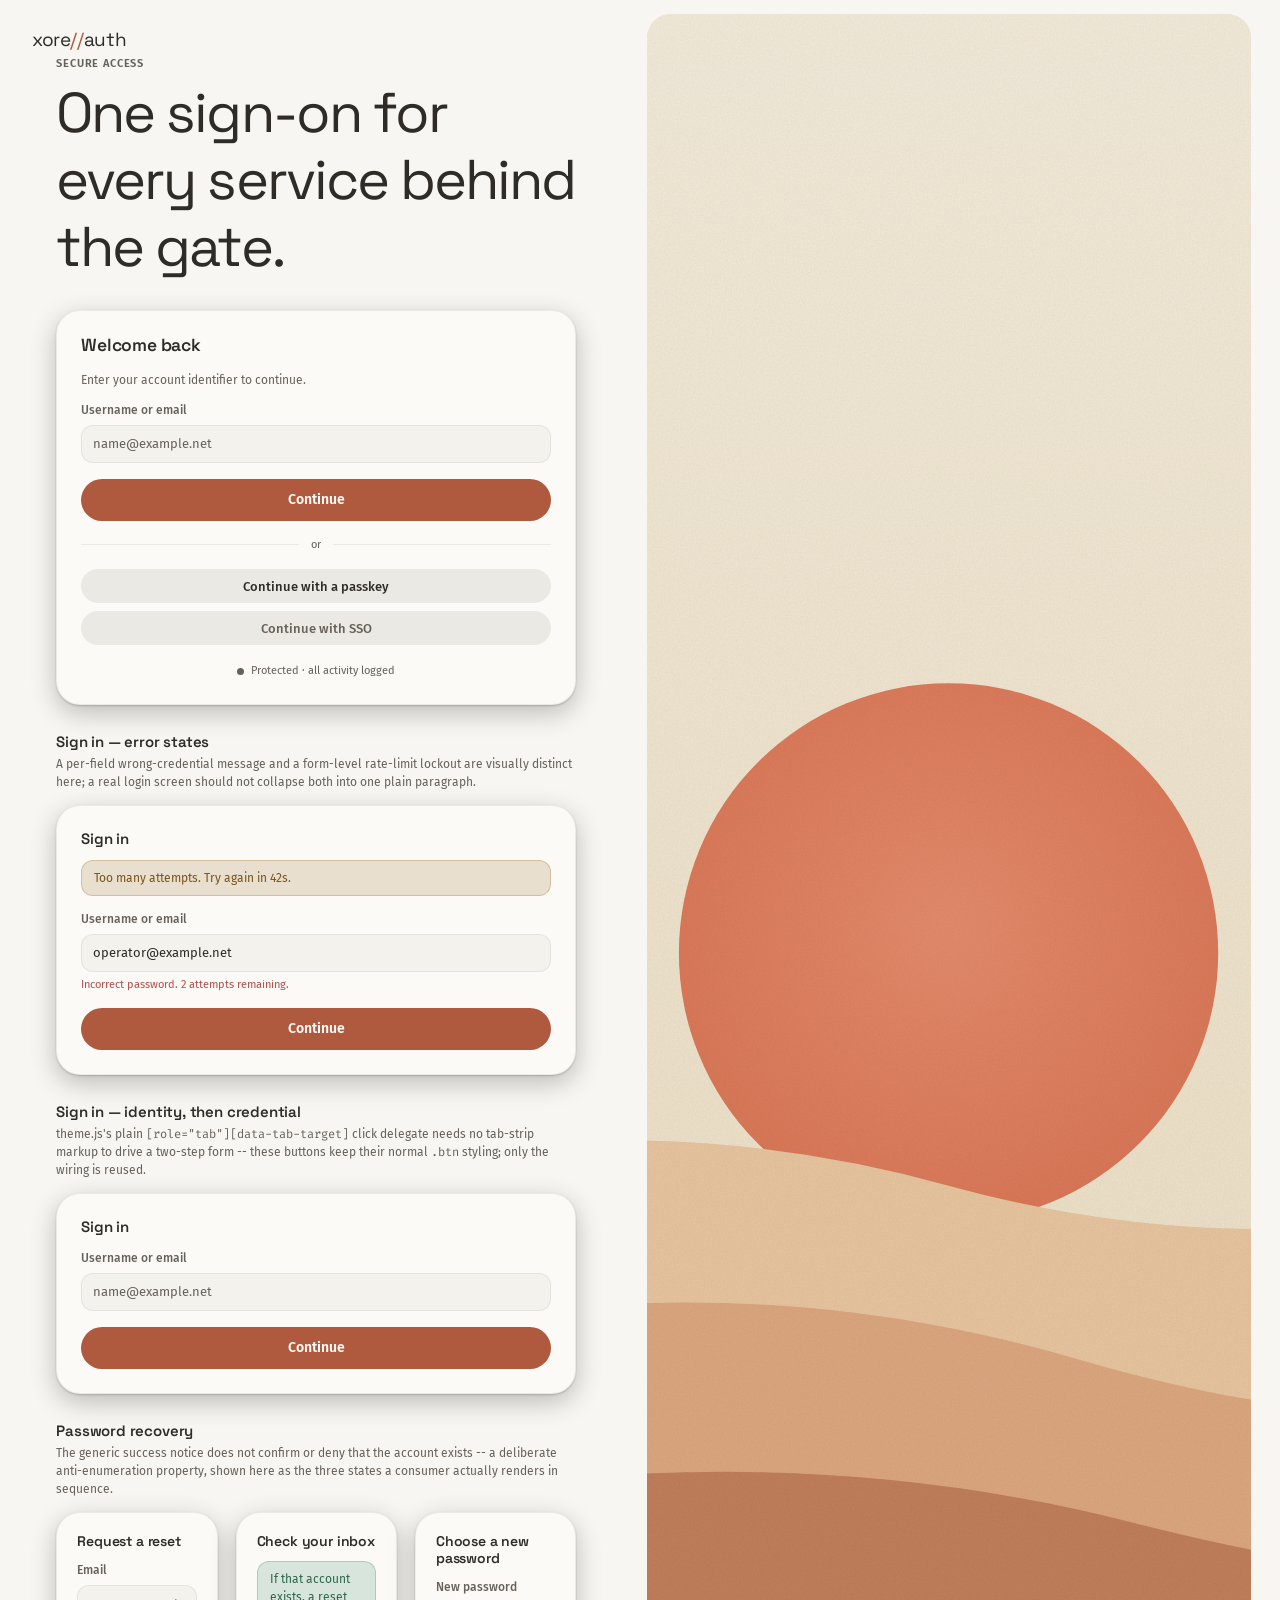
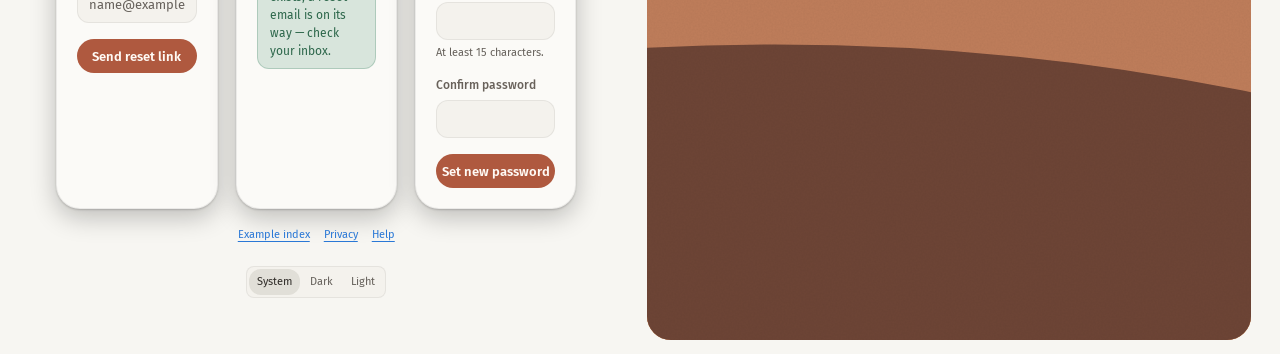
==== commit 75129628: "themes: make a theme a full surface family, not an accent swap data-hp-theme now selects one of seve" ====
--- a/examples/auth.html
+++ b/examples/auth.html
@@ -1,6 +1,8 @@
 <!doctype html>
 <html lang="en">
 <head>
+  <link rel="preconnect" href="https://fonts.gstatic.com" crossorigin>
+  <link rel="stylesheet" href="https://fonts.googleapis.com/css2?family=Fira+Code:wght@400;500;600;700&family=Fira+Sans:wght@400;500;600;700&family=Space+Grotesk:wght@400;500;600;700&display=swap">
   <meta charset="utf-8">
   <meta name="viewport" content="width=device-width, initial-scale=1">
   <title>Authentication example — Xore Theme</title>
--- a/theme.css
+++ b/theme.css
@@ -1,73 +1,104 @@
 /*
  * Xore Theme
  * A quiet, warm desktop-productivity interface for self-hosted applications.
- * Framework-free, dependency-free, and safe to copy into another repository.
+ * Framework-free and safe to copy into another repository.
  */
 
+/* Typography is web-loaded, but NOT from here. An @import at the top of the
+   main stylesheet is the worst place for it: the browser has to fetch and
+   parse this file before it even discovers the import, then fetch the font
+   CSS, then the font files — three serial round trips on the critical path,
+   repeated on every page load, with first paint of the whole application
+   blocked behind a third-party host.
+
+   Consumers add these two lines to <head> instead, so the font CSS is
+   discovered immediately and resolves in parallel with this stylesheet:
+
+     <link rel="preconnect" href="https://fonts.gstatic.com" crossorigin>
+     <link rel="stylesheet" href="https://fonts.googleapis.com/css2?family=Fira+Code:wght@400;500;600;700&family=Fira+Sans:wght@400;500;600;700&family=Space+Grotesk:wght@400;500;600;700&display=swap">
+
+   The --font-* stacks below carry platform-native fallbacks, so a blocked or
+   offline font host degrades rather than breaks. See docs/ADOPTION.md. */
+
+
+/* ── Mode ──────────────────────────────────────────────────────────────
+   :root declares both schemes, so the operating system's preference wins
+   by default; [data-theme] pins an explicit choice. Every colour token
+   below resolves through light-dark() against this, which is what lets a
+   theme be one block instead of the three it used to take (:root for dark,
+   [data-theme="light"], and a prefers-color-scheme copy of the second). */
+:root { color-scheme: light dark; }
+[data-theme="light"] { color-scheme: light; }
+[data-theme="dark"] { color-scheme: dark; }
+
 :root {
-  color-scheme: dark;
-
-  --app-bg: #20201f;
-  --sidebar-bg: #1e1e1c;
-  --toolbar-bg: #242422;
-  --surface-0: #242422;
-  --surface-1: #2c2c2a;
-  --surface-2: #343432;
-  --surface-3: #3d3d3b;
-  --surface-hover: #42423f;
-  --surface-raised: #383835;
-
-  --border-subtle: rgba(255, 255, 255, 0.075);
-  --border-strong: rgba(255, 255, 255, 0.14);
-  --border-focus: rgba(109, 167, 236, 0.75);
-
-  --text-primary: #e9e6df;
-  --text-secondary: #a8a49c;
-  --text-muted: #a5a9a6;
-  --text-disabled: #68635e;
-  --text-on-accent: #211a17;
-  --text-link: #6da7ec;
-  --text-link-hover: #93bdf1;
-  --switch-on: #2a78d6;
-  --btn-inverted-bg: #f5f4ef;
-  --btn-inverted-bg-hover: #ffffff;
-  --btn-inverted-text: #161513;
+  /* ── Semantic status ramp ────────────────────────────────────────────
+     Shared across every theme, deliberately. Status colour is meaning, not
+     decoration: "danger" must read as danger whichever theme the operator
+     picked. A theme owns its surfaces and its accent; it does not own what
+     red means.
+
+     a11y: the *-text-on-soft family is measured composited over --surface-1
+     (a badge's realistic worst-case backdrop), not against the raw token,
+     and the *-badge-fill family exists because the badge design's fixed
+     near-black ink measured 3.4-4.0:1 against the plain status colours in
+     light theme. Both are enforced by scripts/check-contrast.mjs rather
+     than restated as measurements in comments here. */
+  --success: light-dark(#3f8764, #79c99e);
+  --success-soft: light-dark(rgba(63, 135, 100, 0.18), rgba(121, 201, 158, 0.20));
+  --info: light-dark(#487eaa, #78a9d4);
+  --info-soft: light-dark(rgba(72, 126, 170, 0.18), rgba(120, 169, 212, 0.20));
+  --warning: light-dark(#9b6b25, #deb36a);
+  --warning-soft: light-dark(rgba(155, 107, 37, 0.19), rgba(222, 179, 106, 0.21));
+  --danger: light-dark(#b34f4c, #dc7774);
+  --danger-soft: light-dark(rgba(179, 79, 76, 0.20), rgba(220, 119, 116, 0.21));
+  --critical: light-dark(#c53030, #ff5c5c);
+  --critical-soft: light-dark(rgba(197, 48, 48, 0.13), rgba(255, 92, 92, 0.16));
+  --success-text-on-soft: light-dark(#2d674b, #8ed4ae);
+  --info-text-on-soft: light-dark(#346084, #9fc3e3);
+  --warning-text-on-soft: light-dark(#7a5319, #e7c284);
+  --danger-text-on-soft: light-dark(#943d3a, #ecaba9);
+  --critical-text-on-soft: light-dark(#b82929, #ff8080);
+  --success-badge-fill: light-dark(#569577, #79c99e);
+  --info-badge-fill: light-dark(#5788b1, #78a9d4);
+  --warning-badge-fill: light-dark(#ab8348, #deb36a);
+  --danger-badge-fill: light-dark(#c06d6a, #dc7774);
+
+  /* Fixed regardless of theme or mode: ink on a saturated status fill, the
+     knob of a control, and the artwork plate promo media sits on. */
   --control-knob: #ffffff;
   --text-on-status: #ffffff;
   --artwork-bg: #e9e3d6;
-  --overlay-bg: rgba(0, 0, 0, 0.5);
-
-  --accent: #d97757;
-  --accent-hover: #e18768;
-  --accent-pressed: #c9684b;
-  --accent-soft: rgba(217, 119, 87, 0.14);
-
-  --success: #79c99e;
-  --success-soft: rgba(121, 201, 158, 0.20);
-  --info: #78a9d4;
-  --info-soft: rgba(120, 169, 212, 0.20);
-  --warning: #deb36a;
-  --warning-soft: rgba(222, 179, 106, 0.21);
-  --danger: #dc7774;
-  --danger-soft: rgba(220, 119, 116, 0.21);
-  --critical: #ff5c5c;
-  --critical-soft: rgba(255, 92, 92, 0.16);
-  --accent-text-on-soft: #e38f74;
-  --success-text-on-soft: #77cb9e;
-  --info-text-on-soft: #8bb7dd;
-  --warning-text-on-soft: #e1b467;
-  --danger-text-on-soft: #e89b99;
-  --critical-text-on-soft: #ff8080;
-
+
+  /* ── Elevation geometry ──────────────────────────────────────────────
+     The colours are per-theme (see the generated block below); the shape is
+     shared. --shadow-inset and --shadow-pill are new: six rules used to
+     hardcode rgba(0, 0, 0, ...) box-shadows and so never followed the theme
+     at all, which was visibly wrong in light mode long before themes. */
+  --shadow-raised: 0 1px 2px var(--shadow-raised-near), 0 8px 26px var(--shadow-raised-far);
+  --shadow-dialog: 0 2px 6px var(--shadow-dialog-near), 0 24px 80px var(--shadow-dialog-far);
+  --shadow-inset: 0 1px 4px var(--shadow-inset-color);
+  --shadow-pill: 0 3px 12px var(--shadow-pill-color);
+
+  /* Design refresh (APIARY design lab, Xore's picks): larger, calmer radii
+     in the claude.ai direction. Every consumer shares the shift -- that is
+     the point of the refresh, not a side effect. */
   --radius-xs: 6px;
-  --radius-control: 9px;
-  --radius-panel: 14px;
-  --radius-dialog: 18px;
+  --radius-control: 12px;
+  --radius-panel: 16px;
+  --radius-dialog: 24px;
   --radius-pill: 999px;
 
   --shadow-raised: 0 1px 2px rgba(0, 0, 0, 0.18), 0 8px 26px rgba(0, 0, 0, 0.24);
   --shadow-dialog: 0 2px 6px rgba(0, 0, 0, 0.3), 0 24px 80px rgba(0, 0, 0, 0.52);
-  --font-display: "Iowan Old Style", "Palatino Linotype", Palatino, Georgia, "Times New Roman", serif;
+  /* Xore typography is web-loaded above, with platform-native fallbacks for
+     offline or blocked requests. */
+  --font-sans: "Fira Sans", "Segoe UI", system-ui, -apple-system, BlinkMacSystemFont, sans-serif;
+  --font-display: "Space Grotesk", "Fira Sans", "Segoe UI", system-ui, sans-serif;
+  --font-mono: "Fira Code", "SFMono-Regular", "Cascadia Code", "Roboto Mono", ui-monospace, monospace;
+  /* Serif voice for humane, claude.ai-style greeting headlines (design
+     refresh); platform serifs only, nothing web-loaded. */
+  --font-serif: Georgia, "Times New Roman", "DejaVu Serif", serif;
   /* A standard ease-out curve (fast start, gentle settle) rather than the
      linear-ish default `ease` keyword -- every hover/focus/panel transition
      in the theme reads slightly more deliberate with the same durations.
@@ -120,113 +151,396 @@
   --shadow-modal: var(--shadow-dialog);
 }
 
-[data-theme="light"] {
-  color-scheme: light;
-  --app-bg: #f7f6f2;
-  --sidebar-bg: #f0efeb;
-  --toolbar-bg: #f5f4f0;
-  --surface-0: #fbfaf7;
-  --surface-1: #f4f2ed;
-  --surface-2: #ebe9e3;
-  --surface-3: #e1dfd8;
-  --surface-hover: #e9e7e1;
-  --surface-raised: #fffefa;
-  --border-subtle: rgba(34, 31, 28, 0.09);
-  --border-strong: rgba(34, 31, 28, 0.18);
-  --text-primary: #2f2b27;
-  --text-secondary: #68615a;
-  --text-muted: #66615b;
-  --text-disabled: #aaa49d;
-  --text-on-accent: #fffaf5;
-  --text-link: #2a78d6;
-  --text-link-hover: #2566d0;
-  --switch-on: #2566d0;
-  --border-focus: #1f5fae;
-  --btn-inverted-bg: #262421;
-  --btn-inverted-bg-hover: #151412;
-  --btn-inverted-text: #f5f4ef;
-  --control-knob: #ffffff;
-  --text-on-status: #ffffff;
-  --artwork-bg: #e9e3d6;
-  --overlay-bg: rgba(34, 31, 28, 0.36);
-  --accent: #c76548;
-  --accent-hover: #b9583c;
-  --accent-pressed: #a74b33;
-  --accent-soft: rgba(199, 101, 72, 0.12);
-  --success: #3f8764;
-  --success-soft: rgba(63, 135, 100, 0.18);
-  --info: #487eaa;
-  --info-soft: rgba(72, 126, 170, 0.18);
-  --warning: #9b6b25;
-  --warning-soft: rgba(155, 107, 37, 0.19);
-  --danger: #b34f4c;
-  --danger-soft: rgba(179, 79, 76, 0.20);
-  --critical: #c53030;
-  --critical-soft: rgba(197, 48, 48, 0.13);
-  --accent-text-on-soft: #a2472b;
-  --success-text-on-soft: #317152;
-  --info-text-on-soft: #396991;
-  --warning-text-on-soft: #885c1c;
-  --danger-text-on-soft: #a64441;
-  --critical-text-on-soft: #b82929;
-  --shadow-raised: 0 1px 2px rgba(48, 42, 36, 0.11), 0 8px 26px rgba(48, 42, 36, 0.16);
-  --shadow-dialog: 0 2px 6px rgba(48, 42, 36, 0.12), 0 24px 70px rgba(48, 42, 36, 0.19);
-}
-
-@media (prefers-color-scheme: light) {
+/* ── Mode-dependent values that are not colours ────────────────────────
+   light-dark() takes <color> only, so the handful of tokens whose value is
+   a filter or a display keyword still need a per-mode rule. Keeping them as
+   *intent* tokens is the point: rules elsewhere read the token instead of
+   matching on [data-theme="dark"] themselves, so a theme beyond light/dark
+   cannot silently miss them. That is exactly how the Leaflet basemap ended
+   up unfiltered and the brand mark ended up wrong outside the two names the
+   selectors happened to enumerate. */
+:root {
+  --basemap-filter: none;
+  --theme-art-dark-display: none;
+  --theme-art-light-display: block;
+}
+[data-theme="dark"] {
+  --basemap-filter: brightness(0.62) invert(1) contrast(1.25) hue-rotate(180deg) saturate(0.35);
+  --theme-art-dark-display: block;
+  --theme-art-light-display: none;
+}
+@media (prefers-color-scheme: dark) {
   :root:not([data-theme]) {
-    color-scheme: light;
-    --app-bg: #f7f6f2;
-    --sidebar-bg: #f0efeb;
-    --toolbar-bg: #f5f4f0;
-    --surface-0: #fbfaf7;
-    --surface-1: #f4f2ed;
-    --surface-2: #ebe9e3;
-    --surface-3: #e1dfd8;
-    --surface-hover: #e9e7e1;
-    --surface-raised: #fffefa;
-    --border-subtle: rgba(34, 31, 28, 0.09);
-    --border-strong: rgba(34, 31, 28, 0.18);
-    --text-primary: #2f2b27;
-    --text-secondary: #68615a;
-    --text-muted: #66615b;
-    --text-disabled: #aaa49d;
-    --text-on-accent: #fffaf5;
-    --text-link: #2a78d6;
-    --text-link-hover: #2566d0;
-    --switch-on: #2566d0;
-    --border-focus: #1f5fae;
-    --btn-inverted-bg: #262421;
-    --btn-inverted-bg-hover: #151412;
-    --btn-inverted-text: #f5f4ef;
-    --control-knob: #ffffff;
-    --text-on-status: #ffffff;
-    --artwork-bg: #e9e3d6;
-    --overlay-bg: rgba(34, 31, 28, 0.36);
-    --accent: #c76548;
-    --accent-hover: #b9583c;
-    --accent-pressed: #a74b33;
-    --accent-soft: rgba(199, 101, 72, 0.12);
-    --success: #3f8764;
-    --success-soft: rgba(63, 135, 100, 0.18);
-    --info: #487eaa;
-    --info-soft: rgba(72, 126, 170, 0.18);
-    --warning: #9b6b25;
-    --warning-soft: rgba(155, 107, 37, 0.19);
-    --danger: #b34f4c;
-    --danger-soft: rgba(179, 79, 76, 0.20);
-    --critical: #c53030;
-    --critical-soft: rgba(197, 48, 48, 0.13);
-    --accent-text-on-soft: #a2472b;
-    --success-text-on-soft: #317152;
-    --info-text-on-soft: #396991;
-    --warning-text-on-soft: #885c1c;
-    --danger-text-on-soft: #a64441;
-    --critical-text-on-soft: #b82929;
-    --shadow-raised: 0 1px 2px rgba(48, 42, 36, 0.11), 0 8px 26px rgba(48, 42, 36, 0.16);
-    --shadow-dialog: 0 2px 6px rgba(48, 42, 36, 0.12), 0 24px 70px rgba(48, 42, 36, 0.19);
+    --basemap-filter: brightness(0.62) invert(1) contrast(1.25) hue-rotate(180deg) saturate(0.35);
+    --theme-art-dark-display: block;
+    --theme-art-light-display: none;
   }
 }
+
+/* >>> GENERATED THEME SURFACES — scripts/gen-themes.mjs — do not edit by hand */
+/*
+ * Generated — edit scripts/theme-tokens.mjs and re-run
+ * `node scripts/gen-themes.mjs`. `node scripts/check-contrast.mjs`
+ * enforces WCAG AA across every theme and mode in CI.
+ *
+ * A theme owns the whole surface: ground, sidebar, toolbar, the surface
+ * ramp, borders, the text ramp, elevation and the accent family. The
+ * semantic status ramp (success/info/warning/danger/critical) is shared
+ * across themes and lives in the base block above — status colour is
+ * meaning, not decoration, and must not shift with the operator's
+ * choice of theme.
+ *
+ * Mode is decided by color-scheme: :root declares `light dark`, so the
+ * system preference wins by default and [data-theme="light"|"dark"]
+ * pins it. That is why one block covers both modes.
+ *
+ * `claude` is the default; its values are byte-identical to the ones
+ * that shipped before this block became generated, and the generator
+ * asserts that identity on every run.
+ */
+
+/* Claude — The default. Warm charcoal and ivory with the copper brand accent — identity values, unchanged. */
+:root,
+[data-hp-theme="claude"],
+[data-hp-palette="claude"] {
+  --app-bg: light-dark(#f7f6f2, #20201f);
+  --sidebar-bg: light-dark(#f0efeb, #1e1e1c);
+  --toolbar-bg: light-dark(#f5f4f0, #242422);
+  --surface-0: light-dark(#fbfaf7, #242422);
+  --surface-1: light-dark(#f4f2ed, #2c2c2a);
+  --surface-2: light-dark(#ebe9e3, #343432);
+  --surface-3: light-dark(#e1dfd8, #3d3d3b);
+  --surface-hover: light-dark(#e9e7e1, #42423f);
+  --surface-raised: light-dark(#fffefa, #383835);
+  --border-subtle: light-dark(rgba(34, 31, 28, 0.07), rgba(255, 255, 255, 0.05));
+  --border-strong: light-dark(rgba(34, 31, 28, 0.14), rgba(255, 255, 255, 0.11));
+  --border-focus: light-dark(#1f5fae, rgba(109, 167, 236, 0.75));
+  --text-primary: light-dark(#2f2b27, #e9e6df);
+  --text-secondary: light-dark(#68615a, #a8a49c);
+  --text-muted: light-dark(#66615b, #a5a9a6);
+  --text-disabled: light-dark(#aaa49d, #68635e);
+  --accent: light-dark(#af593f, #d97757);
+  --accent-hover: light-dark(#a34d35, #e18768);
+  --accent-pressed: light-dark(#93422d, #c9684b);
+  --accent-soft: light-dark(rgba(199, 101, 72, 0.12), rgba(217, 119, 87, 0.14));
+  --accent-text-on-soft: light-dark(#a2472b, #e38f74);
+  --text-on-accent: light-dark(#fffaf5, #211a17);
+  --text-link: light-dark(#2a78d6, #6da7ec);
+  --text-link-hover: light-dark(#2566d0, #93bdf1);
+  --switch-on: light-dark(#2566d0, #2a78d6);
+  --btn-inverted-bg: light-dark(#262421, #f5f4ef);
+  --btn-inverted-bg-hover: light-dark(#151412, #ffffff);
+  --btn-inverted-text: light-dark(#f5f4ef, #161513);
+  --overlay-bg: light-dark(rgba(34, 31, 28, 0.36), rgba(0, 0, 0, 0.5));
+  --terminal-bg: light-dark(#474336, #181817);
+  --terminal-fg: light-dark(#e6e6e6, #e9e6df);
+  --framebuffer-bg: light-dark(#3e3b2f, #101010);
+  --diagram-plate: #ffffff;
+  --shadow-raised-near: light-dark(rgba(48, 42, 36, 0.11), rgba(0, 0, 0, 0.18));
+  --shadow-raised-far: light-dark(rgba(48, 42, 36, 0.16), rgba(0, 0, 0, 0.24));
+  --shadow-dialog-near: light-dark(rgba(48, 42, 36, 0.12), rgba(0, 0, 0, 0.3));
+  --shadow-dialog-far: light-dark(rgba(48, 42, 36, 0.19), rgba(0, 0, 0, 0.52));
+  --shadow-inset-color: light-dark(rgba(48, 42, 36, 0.12), rgba(0, 0, 0, 0.18));
+  --shadow-pill-color: light-dark(rgba(48, 42, 36, 0.16), rgba(0, 0, 0, 0.24));
+}
+
+/* Slate — Cool zinc/slate neutrals — the dominant direction for technology products. */
+[data-hp-theme="slate"],
+[data-hp-palette="slate"] {
+  --app-bg: light-dark(#f2f4f7, #1d1f22);
+  --sidebar-bg: light-dark(#ebedf0, #171c23);
+  --toolbar-bg: light-dark(#f0f2f5, #1d2229);
+  --surface-0: light-dark(#f7f9fb, #1d2229);
+  --surface-1: light-dark(#edf0f4, #252a31);
+  --surface-2: light-dark(#e3e7eb, #2d3239);
+  --surface-3: light-dark(#d8dce1, #363b42);
+  --surface-hover: light-dark(#e1e5e9, #383f49);
+  --surface-raised: light-dark(#fafcff, #2e353f);
+  --border-subtle: light-dark(rgba(28, 31, 34, 0.07), rgba(255, 255, 255, 0.05));
+  --border-strong: light-dark(rgba(28, 31, 34, 0.14), rgba(255, 255, 255, 0.11));
+  --border-focus: light-dark(#44618a, #8aa2c0);
+  --text-primary: light-dark(#272b2f, #c9e0ff);
+  --text-secondary: light-dark(#595d64, #8eaacc);
+  --text-muted: light-dark(#5a5d62, #9fa9b4);
+  --text-disabled: light-dark(#9ea3a9, #475f7f);
+  --accent: light-dark(#44618a, #8aa2c0);
+  --accent-hover: light-dark(#3d577c, #9bafc9);
+  --accent-pressed: light-dark(#374e6f, #7995b7);
+  --accent-soft: light-dark(rgba(68, 97, 138, 0.13), rgba(138, 162, 192, 0.16));
+  --accent-text-on-soft: light-dark(#3e5b81, #9cb4cc);
+  --text-on-accent: light-dark(#ffffff, #1c1613);
+  --text-link: light-dark(#44618a, #8aa2c0);
+  --text-link-hover: light-dark(#3a5376, #9eb2cb);
+  --switch-on: light-dark(#44618a, #8aa2c0);
+  --btn-inverted-bg: light-dark(#212326, #e5f0ff);
+  --btn-inverted-bg-hover: light-dark(#121315, #ffffff);
+  --btn-inverted-text: light-dark(#eff2f5, #0c131d);
+  --overlay-bg: light-dark(rgba(28, 31, 34, 0.36), rgba(0, 0, 0, 0.5));
+  --terminal-bg: light-dark(#363d47, #13171c);
+  --terminal-fg: light-dark(#e6e6e6, #c9e0ff);
+  --framebuffer-bg: light-dark(#2f363e, #0d1013);
+  --diagram-plate: #ffffff;
+  --shadow-raised-near: light-dark(rgba(37, 41, 47, 0.11), rgba(0, 0, 0, 0.18));
+  --shadow-raised-far: light-dark(rgba(37, 41, 47, 0.16), rgba(0, 0, 0, 0.24));
+  --shadow-dialog-near: light-dark(rgba(37, 41, 47, 0.12), rgba(0, 0, 0, 0.3));
+  --shadow-dialog-far: light-dark(rgba(37, 41, 47, 0.19), rgba(0, 0, 0, 0.52));
+  --shadow-inset-color: light-dark(rgba(37, 41, 47, 0.12), rgba(0, 0, 0, 0.18));
+  --shadow-pill-color: light-dark(rgba(37, 41, 47, 0.16), rgba(0, 0, 0, 0.24));
+}
+
+/* Sage — Olive and stone — the earth-tone direction, calm and low-fatigue. */
+[data-hp-theme="sage"],
+[data-hp-palette="sage"] {
+  --app-bg: light-dark(#f2f7f2, #1d221e);
+  --sidebar-bg: light-dark(#ebf0eb, #182219);
+  --toolbar-bg: light-dark(#f0f5f0, #1e281f);
+  --surface-0: light-dark(#f7fbf7, #1e281f);
+  --surface-1: light-dark(#edf4ed, #263027);
+  --surface-2: light-dark(#e3ebe3, #2e382f);
+  --surface-3: light-dark(#d8e1d9, #374138);
+  --surface-hover: light-dark(#e1e9e1, #39483a);
+  --surface-raised: light-dark(#fafffa, #2f3e31);
+  --border-subtle: light-dark(rgba(28, 34, 28, 0.07), rgba(255, 255, 255, 0.05));
+  --border-strong: light-dark(rgba(28, 34, 28, 0.14), rgba(255, 255, 255, 0.11));
+  --border-focus: light-dark(#4d7a42, #8fb27b);
+  --text-primary: light-dark(#272f27, #cbfdd0);
+  --text-secondary: light-dark(#566257, #84c08a);
+  --text-muted: light-dark(#59635a, #a0b3a2);
+  --text-disabled: light-dark(#9daa9e, #4a7c4f);
+  --accent: light-dark(#4d7a42, #8fb27b);
+  --accent-hover: light-dark(#456d3b, #9dbb8b);
+  --accent-pressed: light-dark(#3c6034, #81a96b);
+  --accent-soft: light-dark(rgba(77, 122, 66, 0.13), rgba(143, 178, 123, 0.16));
+  --accent-text-on-soft: light-dark(#3f6534, #a4c090);
+  --text-on-accent: light-dark(#ffffff, #1c1613);
+  --text-link: light-dark(#456e3a, #8fb27b);
+  --text-link-hover: light-dark(#385a2f, #9fbd8e);
+  --switch-on: light-dark(#456e3a, #8fb27b);
+  --btn-inverted-bg: light-dark(#212621, #e5ffe8);
+  --btn-inverted-bg-hover: light-dark(#121512, #ffffff);
+  --btn-inverted-text: light-dark(#eff5ef, #0d1c0e);
+  --overlay-bg: light-dark(rgba(28, 34, 28, 0.36), rgba(0, 0, 0, 0.5));
+  --terminal-bg: light-dark(#364738, #141b15);
+  --terminal-fg: light-dark(#e6e6e6, #cbfdd0);
+  --framebuffer-bg: light-dark(#2f3e31, #0d120e);
+  --diagram-plate: #ffffff;
+  --shadow-raised-near: light-dark(rgba(36, 48, 37, 0.11), rgba(0, 0, 0, 0.18));
+  --shadow-raised-far: light-dark(rgba(36, 48, 37, 0.16), rgba(0, 0, 0, 0.24));
+  --shadow-dialog-near: light-dark(rgba(36, 48, 37, 0.12), rgba(0, 0, 0, 0.3));
+  --shadow-dialog-far: light-dark(rgba(36, 48, 37, 0.19), rgba(0, 0, 0, 0.52));
+  --shadow-inset-color: light-dark(rgba(36, 48, 37, 0.12), rgba(0, 0, 0, 0.18));
+  --shadow-pill-color: light-dark(rgba(36, 48, 37, 0.16), rgba(0, 0, 0, 0.24));
+}
+
+/* Lavender — Digital lavender on a cool violet-grey ground. */
+[data-hp-theme="lavender"],
+[data-hp-palette="lavender"] {
+  --app-bg: light-dark(#f4f2f7, #1f1d22);
+  --sidebar-bg: light-dark(#edebf0, #1c1822);
+  --toolbar-bg: light-dark(#f2f0f5, #221e28);
+  --surface-0: light-dark(#f8f7fb, #221e28);
+  --surface-1: light-dark(#efeef3, #2a2630);
+  --surface-2: light-dark(#e6e4ea, #322e38);
+  --surface-3: light-dark(#dbd9e0, #3b3741);
+  --surface-hover: light-dark(#e4e2e8, #3e3849);
+  --surface-raised: light-dark(#fcfaff, #342e3f);
+  --border-subtle: light-dark(rgba(30, 28, 34, 0.07), rgba(255, 255, 255, 0.05));
+  --border-strong: light-dark(rgba(30, 28, 34, 0.14), rgba(255, 255, 255, 0.11));
+  --border-focus: light-dark(#6d4fc4, #ab93e3);
+  --text-primary: light-dark(#2a282e, #ddc9ff);
+  --text-secondary: light-dark(#5f5b67, #b19bd2);
+  --text-muted: light-dark(#5f5c65, #a79fb4);
+  --text-disabled: light-dark(#a19ea9, #5c487e);
+  --accent: light-dark(#6d4fc4, #ab93e3);
+  --accent-hover: light-dark(#6040bf, #bba7e8);
+  --accent-pressed: light-dark(#593baf, #9b7fde);
+  --accent-soft: light-dark(rgba(109, 79, 196, 0.13), rgba(171, 147, 227, 0.16));
+  --accent-text-on-soft: light-dark(#613fc0, #baa7e8);
+  --text-on-accent: light-dark(#ffffff, #1c1613);
+  --text-link: light-dark(#6d4fc4, #ab93e3);
+  --text-link-hover: light-dark(#5d3db7, #beabe9);
+  --switch-on: light-dark(#6d4fc4, #ab93e3);
+  --btn-inverted-bg: light-dark(#232126, #efe5ff);
+  --btn-inverted-bg-hover: light-dark(#131215, #ffffff);
+  --btn-inverted-text: light-dark(#f1eff5, #120c1d);
+  --overlay-bg: light-dark(rgba(30, 28, 34, 0.36), rgba(0, 0, 0, 0.5));
+  --terminal-bg: light-dark(#3c3845, #17141b);
+  --terminal-fg: light-dark(#e6e6e6, #ddc9ff);
+  --framebuffer-bg: light-dark(#35313d, #100d12);
+  --diagram-plate: #ffffff;
+  --shadow-raised-near: light-dark(rgba(40, 37, 47, 0.11), rgba(0, 0, 0, 0.18));
+  --shadow-raised-far: light-dark(rgba(40, 37, 47, 0.16), rgba(0, 0, 0, 0.24));
+  --shadow-dialog-near: light-dark(rgba(40, 37, 47, 0.12), rgba(0, 0, 0, 0.3));
+  --shadow-dialog-far: light-dark(rgba(40, 37, 47, 0.19), rgba(0, 0, 0, 0.52));
+  --shadow-inset-color: light-dark(rgba(40, 37, 47, 0.12), rgba(0, 0, 0, 0.18));
+  --shadow-pill-color: light-dark(rgba(40, 37, 47, 0.16), rgba(0, 0, 0, 0.24));
+}
+
+/* Lime — Fintech lime against cool whites — bright and dashboard-first, the ground stays crisp. */
+[data-hp-theme="lime"],
+[data-hp-palette="lime"] {
+  --app-bg: light-dark(#f7f8f1, #21221d);
+  --sidebar-bg: light-dark(#f0f1ea, #1f2218);
+  --toolbar-bg: light-dark(#f5f6ef, #25281e);
+  --surface-0: light-dark(#fbfcf6, #25281e);
+  --surface-1: light-dark(#f3f5ec, #2d3026);
+  --surface-2: light-dark(#eaede1, #35382e);
+  --surface-3: light-dark(#e0e3d6, #3e4137);
+  --surface-hover: light-dark(#e8ebdf, #444839);
+  --surface-raised: light-dark(#fefffa, #3a3e2f);
+  --border-subtle: light-dark(rgba(34, 35, 27, 0.07), rgba(255, 255, 255, 0.05));
+  --border-strong: light-dark(rgba(34, 35, 27, 0.14), rgba(255, 255, 255, 0.11));
+  --border-focus: light-dark(#5f7d1f, #b3cf5a);
+  --text-primary: light-dark(#2e3125, #f0feca);
+  --text-secondary: light-dark(#5e6251, #b1c183);
+  --text-muted: light-dark(#5f6255, #aeb3a0);
+  --text-disabled: light-dark(#a9ad9a, #6f7d49);
+  --accent: light-dark(#5f7d1f, #b3cf5a);
+  --accent-hover: light-dark(#536d1b, #bcd56e);
+  --accent-pressed: light-dark(#465c17, #aac946);
+  --accent-soft: light-dark(rgba(95, 125, 31, 0.13), rgba(179, 207, 90, 0.16));
+  --accent-text-on-soft: light-dark(#4d6519, #b3cf5a);
+  --text-on-accent: light-dark(#ffffff, #1c1613);
+  --text-link: light-dark(#536d1b, #b3cf5a);
+  --text-link-hover: light-dark(#405415, #bed672);
+  --switch-on: light-dark(#536d1b, #b3cf5a);
+  --btn-inverted-bg: light-dark(#262720, #f8ffe5);
+  --btn-inverted-bg-hover: light-dark(#151611, #ffffff);
+  --btn-inverted-text: light-dark(#f5f6ee, #181c0d);
+  --overlay-bg: light-dark(rgba(34, 35, 27, 0.36), rgba(0, 0, 0, 0.5));
+  --terminal-bg: light-dark(#454a33, #191b14);
+  --terminal-fg: light-dark(#e6e6e6, #f0feca);
+  --framebuffer-bg: light-dark(#3d412d, #11120d);
+  --diagram-plate: #ffffff;
+  --shadow-raised-near: light-dark(rgba(47, 50, 34, 0.11), rgba(0, 0, 0, 0.18));
+  --shadow-raised-far: light-dark(rgba(47, 50, 34, 0.16), rgba(0, 0, 0, 0.24));
+  --shadow-dialog-near: light-dark(rgba(47, 50, 34, 0.12), rgba(0, 0, 0, 0.3));
+  --shadow-dialog-far: light-dark(rgba(47, 50, 34, 0.19), rgba(0, 0, 0, 0.52));
+  --shadow-inset-color: light-dark(rgba(47, 50, 34, 0.12), rgba(0, 0, 0, 0.18));
+  --shadow-pill-color: light-dark(rgba(47, 50, 34, 0.16), rgba(0, 0, 0, 0.24));
+}
+
+/* Amber — Sandstone and warm sand — pushed distinctly warmer and drier than the default. */
+[data-hp-theme="amber"],
+[data-hp-palette="amber"] {
+  --app-bg: light-dark(#faf5ef, #23201c);
+  --sidebar-bg: light-dark(#f3efe8, #231e17);
+  --toolbar-bg: light-dark(#f8f3ed, #2a241d);
+  --surface-0: light-dark(#fdfaf5, #2a241d);
+  --surface-1: light-dark(#f8f2ea, #322c25);
+  --surface-2: light-dark(#efe9df, #3a342d);
+  --surface-3: light-dark(#e5ded4, #433d35);
+  --surface-hover: light-dark(#ede7dd, #4a4137);
+  --surface-raised: light-dark(#fffdfa, #40372d);
+  --border-subtle: light-dark(rgba(37, 32, 25, 0.07), rgba(255, 255, 255, 0.05));
+  --border-strong: light-dark(rgba(37, 32, 25, 0.14), rgba(255, 255, 255, 0.11));
+  --border-focus: light-dark(#96690e, #d9a842);
+  --text-primary: light-dark(#332d23, #ffe7c9);
+  --text-secondary: light-dark(#695e4f, #c9a67b);
+  --text-muted: light-dark(#686054, #b6ab9d);
+  --text-disabled: light-dark(#b0a697, #846643);
+  --accent: light-dark(#96690e, #d9a842);
+  --accent-hover: light-dark(#835c0c, #ddb257);
+  --accent-pressed: light-dark(#714f0b, #d59e2d);
+  --accent-soft: light-dark(rgba(150, 105, 14, 0.13), rgba(217, 168, 66, 0.16));
+  --accent-text-on-soft: light-dark(#73540d, #deb256);
+  --text-on-accent: light-dark(#ffffff, #1c1613);
+  --text-link: light-dark(#825d0e, #d9a842);
+  --text-link-hover: light-dark(#66490b, #deb45b);
+  --switch-on: light-dark(#825d0e, #d9a842);
+  --btn-inverted-bg: light-dark(#29251f, #fff3e5);
+  --btn-inverted-bg-hover: light-dark(#171411, #ffffff);
+  --btn-inverted-text: light-dark(#f8f3ec, #1e150b);
+  --overlay-bg: light-dark(rgba(37, 32, 25, 0.36), rgba(0, 0, 0, 0.5));
+  --terminal-bg: light-dark(#4e412f, #1c1814);
+  --terminal-fg: light-dark(#e6e6e6, #ffe7c9);
+  --framebuffer-bg: light-dark(#443929, #13100e);
+  --diagram-plate: #ffffff;
+  --shadow-raised-near: light-dark(rgba(54, 44, 30, 0.11), rgba(0, 0, 0, 0.18));
+  --shadow-raised-far: light-dark(rgba(54, 44, 30, 0.16), rgba(0, 0, 0, 0.24));
+  --shadow-dialog-near: light-dark(rgba(54, 44, 30, 0.12), rgba(0, 0, 0, 0.3));
+  --shadow-dialog-far: light-dark(rgba(54, 44, 30, 0.19), rgba(0, 0, 0, 0.52));
+  --shadow-inset-color: light-dark(rgba(54, 44, 30, 0.12), rgba(0, 0, 0, 0.18));
+  --shadow-pill-color: light-dark(rgba(54, 44, 30, 0.16), rgba(0, 0, 0, 0.24));
+}
+
+/* Neon — Restrained neon on near-black — micro-glow accents against a deep ground. */
+[data-hp-theme="neon"],
+[data-hp-palette="neon"] {
+  --app-bg: light-dark(#f2f7f6, #121615);
+  --sidebar-bg: light-dark(#ebf0ef, #0f1514);
+  --toolbar-bg: light-dark(#f0f5f4, #141b1a);
+  --surface-0: light-dark(#f7fbfa, #141b1a);
+  --surface-1: light-dark(#eef3f3, #1c2322);
+  --surface-2: light-dark(#e4eae9, #242b2a);
+  --surface-3: light-dark(#d9e0df, #2c3533);
+  --surface-hover: light-dark(#e2e8e7, #2f3b3a);
+  --surface-raised: light-dark(#fbfffe, #25312f);
+  --border-subtle: light-dark(rgba(29, 33, 33, 0.07), rgba(244, 244, 244, 0.05));
+  --border-strong: light-dark(rgba(29, 33, 33, 0.14), rgba(244, 244, 244, 0.11));
+  --border-focus: light-dark(#0e806e, #3ee6c8);
+  --text-primary: light-dark(#282e2d, #b5fcf3);
+  --text-secondary: light-dark(#57615f, #75b8af);
+  --text-muted: light-dark(#5a6261, #90a7a4);
+  --text-disabled: light-dark(#9ea9a7, #416e68);
+  --accent: light-dark(#0f8f7a, #3ee6c8);
+  --accent-hover: light-dark(#0d7d6a, #55e9ce);
+  --accent-pressed: light-dark(#0b6a5a, #27e3c2);
+  --accent-soft: light-dark(rgba(15, 143, 122, 0.13), rgba(62, 230, 200, 0.16));
+  --accent-text-on-soft: light-dark(#0b675a, #3ee6c8);
+  --text-on-accent: light-dark(#040303, #1c1613);
+  --text-link: light-dark(#0c7162, #3ee6c8);
+  --text-link-hover: light-dark(#09554a, #59ead0);
+  --switch-on: light-dark(#0c7162, #3ee6c8);
+  --btn-inverted-bg: light-dark(#222625, #cefff8);
+  --btn-inverted-bg-hover: light-dark(#121514, #f4f4f4);
+  --btn-inverted-text: light-dark(#f0f4f4, #060c0b);
+  --overlay-bg: light-dark(rgba(29, 33, 33, 0.36), rgba(0, 0, 0, 0.5));
+  --terminal-bg: light-dark(#384543, #0a0e0d);
+  --terminal-fg: light-dark(#e6e6e6, #b5fcf3);
+  --framebuffer-bg: light-dark(#313d3b, #040505);
+  --diagram-plate: #ffffff;
+  --shadow-raised-near: light-dark(rgba(37, 47, 46, 0.11), rgba(0, 0, 0, 0.18));
+  --shadow-raised-far: light-dark(rgba(37, 47, 46, 0.16), rgba(0, 0, 0, 0.24));
+  --shadow-dialog-near: light-dark(rgba(37, 47, 46, 0.12), rgba(0, 0, 0, 0.3));
+  --shadow-dialog-far: light-dark(rgba(37, 47, 46, 0.19), rgba(0, 0, 0, 0.52));
+  --shadow-inset-color: light-dark(rgba(37, 47, 46, 0.12), rgba(0, 0, 0, 0.18));
+  --shadow-pill-color: light-dark(rgba(37, 47, 46, 0.16), rgba(0, 0, 0, 0.24));
+}
+
+/* Legacy accent-only presets — deprecated, kept so stored preferences
+   do not silently lose their accent. Not full themes. */
+[data-hp-theme="ocean"],
+[data-hp-palette="ocean"] {
+  --accent: light-dark(#1f6fa8, #55a7d8);
+  --accent-hover: light-dark(#1c6497, #6ab2dd);
+  --accent-pressed: light-dark(#195886, #409cd3);
+  --accent-soft: light-dark(rgba(31, 111, 168, 0.13), rgba(85, 167, 216, 0.16));
+  --accent-text-on-soft: light-dark(#195d90, #7dbbe2);
+  --text-on-accent: light-dark(#ffffff, #1c1613);
+  --text-link: light-dark(#1d69a0, #55a7d8);
+  --text-link-hover: light-dark(#185886, #6eb4de);
+  --switch-on: light-dark(#1d69a0, #55a7d8);
+  --border-focus: light-dark(#1f6fa8, #55a7d8);
+}
+
+[data-hp-theme="rose"],
+[data-hp-palette="rose"] {
+  --accent: light-dark(#b04a66, #d98298);
+  --accent-hover: light-dark(#a2445e, #df96a8);
+  --accent-pressed: light-dark(#933e55, #d36e88);
+  --accent-soft: light-dark(rgba(176, 74, 102, 0.13), rgba(217, 130, 152, 0.16));
+  --accent-text-on-soft: light-dark(#943e58, #e1a2b0);
+  --text-on-accent: light-dark(#ffffff, #1c1613);
+  --text-link: light-dark(#a44560, #da869b);
+  --text-link-hover: light-dark(#8e3c53, #e19dae);
+  --switch-on: light-dark(#a44560, #da869b);
+  --border-focus: light-dark(#b04a66, #d98298);
+}
+
+/* <<< END GENERATED THEME SURFACES */
+
+
 
 *, *::before, *::after { box-sizing: border-box; }
 
@@ -253,7 +567,7 @@
   margin: 0;
   background: var(--app-bg);
   color: var(--text-primary);
-  font-family: Inter, ui-sans-serif, system-ui, -apple-system, BlinkMacSystemFont, "Segoe UI", sans-serif;
+  font-family: var(--font-sans);
   font-size: var(--font-size-body);
   line-height: 1.5;
   -webkit-font-smoothing: antialiased;
@@ -267,7 +581,7 @@
 img, svg { display: block; }
 
 h1, h2, h3, h4, p { margin-top: 0; }
-h1, h2, h3, h4 { color: var(--text-primary); font-weight: 600; line-height: 1.2; }
+h1, h2, h3, h4 { color: var(--text-primary); font-family: var(--font-display); font-weight: 600; line-height: 1.2; }
 h1 { font-size: clamp(1.65rem, 2.4vw, 2.2rem); letter-spacing: -0.025em; }
 h2 { font-size: 1.25rem; letter-spacing: -0.012em; }
 h3 { font-size: var(--font-size-lg); }
@@ -280,7 +594,7 @@
 }
 
 .mono, code, kbd {
-  font-family: "SFMono-Regular", "Cascadia Code", "Roboto Mono", monospace;
+  font-family: var(--font-mono);
 }
 
 .text-muted { color: var(--text-muted); }
@@ -399,7 +713,7 @@
    same as .skeleton above) sized for text-line placeholders -- stack
    several directly, no wrapping .skeleton parent needed. .skeleton itself
    is for a single rectangular block (a map, an image, a whole card). */
-.skeleton-line { height: 12px; margin-bottom: 8px; border-radius: var(--radius-xs); }
+.skeleton-line { display: block; height: 12px; margin-bottom: 8px; border-radius: var(--radius-xs); }
 .skeleton-line:last-child { margin-bottom: 0; }
 
 /* A timeline/session-replay entry settling into place -- a touch more
@@ -411,16 +725,34 @@
 }
 .timeline-block { animation: timeline-block-in 320ms var(--ease-out) backwards; }
 
+/* #1533 (APIARY): a session-replay timeline that reads left-to-right,
+   oldest entry first, like an actual timeline -- not top-to-bottom like a
+   plain event list. .timeline-track turns a generic overflow:auto
+   container into a horizontal filmstrip; each .timeline-block becomes a
+   fixed-width column with a top rule (the horizontal equivalent of a
+   vertical layout's left rule) instead of stretching full-width. */
+.timeline-track { display: flex; align-items: stretch; gap: 14px; }
+.timeline-track .timeline-block {
+  flex: 0 0 auto;
+  width: 240px;
+  padding: 10px 12px 6px;
+  border-top: 2px solid var(--border-subtle);
+}
+.timeline-block__meta { font-size: .875rem; color: var(--text-muted); }
+
 .btn {
   display: inline-flex;
   min-height: 34px;
   align-items: center;
   justify-content: center;
   gap: 7px;
-  padding: 7px 13px;
+  padding: 7px 15px;
   border: 1px solid transparent;
-  border-radius: var(--radius-control);
-  background: transparent;
+  /* Design refresh 2 (pick 6E, supersedes 6D): claude.ai's actual buttons
+     -- quiet surface pills, fully rounded, no borders; only the primary
+     carries the accent as a solid fill (below). */
+  border-radius: var(--radius-pill);
+  background: var(--surface-2);
   color: var(--text-primary);
   font-size: var(--font-size-footnote);
   font-weight: 500;
@@ -436,17 +768,35 @@
 .btn:active { transform: translateY(1px); }
 .btn:disabled { opacity: 0.42; cursor: not-allowed; transform: none; }
 .btn svg { width: 15px; height: 15px; }
-.btn-primary { background: var(--btn-inverted-bg); color: var(--btn-inverted-text); }
-.btn-primary:hover { background: var(--btn-inverted-bg-hover); color: var(--btn-inverted-text); }
-.btn-secondary { border-color: var(--border-strong); background: var(--surface-1); }
-.btn-secondary:hover { background: var(--surface-2); }
+.btn:hover { background: var(--surface-3); }
+.btn-primary {
+  /* 6E: the one solid accent pill on the page. */
+  background: var(--accent);
+  color: var(--text-on-accent);
+  font-weight: 600;
+}
+.btn-primary:hover { background: var(--accent-hover); color: var(--text-on-accent); }
+/* #1531 (APIARY): surface-1 sits only one step above --app-bg -- next to a
+   real .btn-primary (an inverted, high-contrast fill) in an Apply/Reset or
+   Filter/Reset pair, it read flat and barely-there rather than as a
+   deliberately muted second button. Other secondary-weight interactive
+   surfaces already in this file (.hp-rp-theme button, .hp-rp-payload-row,
+   the .segmented control's active state) go a full two steps -- surface-1/2
+   idle, surface-hover/3 on interaction -- so this gives .btn-secondary that
+   same, already-established two-step presence instead of a new one. */
+.btn-secondary {
+  /* 6E: secondary == the quiet surface pill the base .btn already is. */
+  background: var(--surface-2);
+  color: var(--text-primary);
+}
+.btn-secondary:hover { background: var(--surface-3); }
 .btn-ghost { color: var(--text-secondary); }
 .btn-ghost:hover { background: var(--surface-2); color: var(--text-primary); }
-.btn-danger { border-color: color-mix(in srgb, var(--danger) 32%, transparent); background: var(--danger-soft); color: var(--danger); }
-.btn-danger:hover { background: color-mix(in srgb, var(--danger) 20%, transparent); }
+.btn-danger { background: var(--danger-soft); color: var(--danger-text-on-soft); }
+.btn-danger:hover { background: var(--danger-soft); }
 .btn-sm { min-height: 28px; padding: 5px 9px; font-size: var(--font-size-caption); }
 .btn-lg { min-height: 42px; padding: 10px 17px; font-size: var(--font-size-body); }
-.btn-icon { width: 32px; min-height: 32px; padding: 0; border-radius: var(--radius-control); }
+.btn-icon { width: 32px; min-height: 32px; padding: 0; border-radius: var(--radius-pill); }
 
 .form-group { margin-bottom: 16px; }
 .form-label {
@@ -571,9 +921,12 @@
   flex-direction: column;
   margin-bottom: 14px;
   padding: var(--space-lg) var(--space-xl);
-  border: 1px solid var(--border-subtle);
-  border-radius: var(--radius-panel);
+  /* Design refresh 2 (pick 1E, supersedes 1D): claude floating surface --
+     borderless, big radius, soft layered shadow. */
+  border: 0;
+  border-radius: 20px;
   background: var(--surface-1);
+  box-shadow: var(--shadow-raised);
 }
 .card--raised { background: var(--surface-raised); border-color: var(--border-strong); box-shadow: var(--shadow-raised); }
 .card__title { margin-bottom: 4px; color: var(--text-primary); font-size: var(--font-size-body); font-weight: 600; }
@@ -631,7 +984,7 @@
   padding: 3px 7px;
   border-radius: var(--radius-xs);
   background: var(--surface-2);
-  font-family: "SFMono-Regular", "Cascadia Code", monospace;
+  font-family: var(--font-mono);
   font-size: var(--font-size-xs);
 }
 
@@ -642,13 +995,18 @@
 }
 .metric {
   min-width: 0;
-  padding: var(--space-md) var(--space-lg);
-  border: 1px solid var(--border-subtle);
-  border-radius: var(--radius-panel);
-  background: var(--surface-1);
-}
+  padding: var(--space-sm) var(--space-lg);
+  /* Design refresh 2 (pick 3E): boxless stat strip -- no tile chrome, a
+     hairline divider between neighbours (grid gaps keep them apart; the
+     border marks the seam), serif numerals. */
+  border: 0;
+  border-left: 1px solid var(--border-subtle);
+  border-radius: 0;
+  background: transparent;
+}
+.metric:first-child { border-left: 0; padding-left: 0; }
 .metric__label { color: var(--text-muted); font-size: var(--font-size-xs); }
-.metric__value { margin-top: 6px; color: var(--text-primary); font-size: 24px; font-weight: 600; letter-spacing: -0.03em; }
+.metric__value { margin-top: 6px; color: var(--text-primary); font-family: var(--font-serif); font-size: 26px; font-weight: 500; letter-spacing: -0.01em; }
 .metric__trend { margin-top: 4px; color: var(--text-secondary); font-size: var(--font-size-xs); }
 /* Discrete, server-chosen modifiers (not a per-element continuous value),
    so unlike .mini-chart/.heatmap below this needs no CSP.md nonce pattern.
@@ -778,10 +1136,27 @@
   text-decoration: none;
 }
 .badge--accent { background: var(--accent-soft); color: var(--accent-text-on-soft); }
-.badge--green, .badge--success { background: var(--success-soft); color: var(--success-text-on-soft); }
-.badge--blue, .badge--info { background: var(--info-soft); color: var(--info-text-on-soft); }
-.badge--orange, .badge--warning { background: var(--warning-soft); color: var(--warning-text-on-soft); }
-.badge--red, .badge--danger { background: var(--danger-soft); color: var(--danger-text-on-soft); }
+/* Design refresh 2 (pick 5E, supersedes 5D's solid fills -- and #82's
+   --*-badge-fill light-theme retune of them, which the neutral-chip
+   design no longer needs; the dot uses the badge-fill token so it
+   keeps #82's light-theme legibility): one quiet neutral chip
+   everywhere; only a leading dot and the ink carry the status hue.
+   Ink uses the *-text-on-soft tokens (#82's raised AA values). */
+.badge--green, .badge--success, .badge--blue, .badge--info,
+.badge--orange, .badge--warning, .badge--red, .badge--danger { background: var(--surface-2); }
+.badge--green::before, .badge--success::before, .badge--blue::before, .badge--info::before,
+.badge--orange::before, .badge--warning::before, .badge--red::before, .badge--danger::before {
+  content: ""; display: inline-block; width: 6px; height: 6px;
+  border-radius: 50%; margin-right: 6px; background: currentColor;
+}
+.badge--green, .badge--success { color: var(--success-text-on-soft); }
+.badge--green::before, .badge--success::before { background: var(--success-badge-fill); }
+.badge--blue, .badge--info { color: var(--info-text-on-soft); }
+.badge--blue::before, .badge--info::before { background: var(--info-badge-fill); }
+.badge--orange, .badge--warning { color: var(--warning-text-on-soft); }
+.badge--orange::before, .badge--warning::before { background: var(--warning-badge-fill); }
+.badge--red, .badge--danger { color: var(--danger-text-on-soft); }
+.badge--red::before, .badge--danger::before { background: var(--danger-badge-fill); }
 .badge--critical { border: 1px solid color-mix(in srgb, var(--critical) 45%, transparent); background: var(--critical-soft); color: var(--critical-text-on-soft); }
 .badge--muted { border: 1px solid var(--border-subtle); }
 .badge--current { background: var(--info-soft); color: var(--info-text-on-soft); }
@@ -806,24 +1181,30 @@
 
 .tabs {
   display: inline-flex;
-  gap: 2px;
-  padding: 3px;
-  border: 1px solid var(--border-subtle);
-  border-radius: calc(var(--radius-control) + 3px);
-  background: var(--surface-1);
+  gap: 6px;
+  /* Design refresh 2 (pick 7E): free-standing pills, no container box --
+     the active one floats raised on a soft shadow. */
+  padding: 0;
+  border: 0;
+  border-radius: 0;
+  background: transparent;
 }
 .tab {
   min-height: 28px;
-  padding: 5px 10px;
+  padding: 5px 14px;
   border: 0;
-  border-radius: var(--radius-control);
+  border-radius: var(--radius-pill);
   background: transparent;
   color: var(--text-secondary);
   font-size: var(--font-size-caption);
   cursor: pointer;
 }
-.tab:hover { color: var(--text-primary); }
-.tab.active, .tab[aria-selected="true"] { background: var(--surface-3); color: var(--text-primary); }
+.tab:hover { color: var(--text-primary); background: var(--surface-2); }
+.tab.active, .tab[aria-selected="true"] {
+  background: var(--surface-raised);
+  color: var(--text-primary);
+  box-shadow: var(--shadow-inset);
+}
 
 .data-table {
   width: 100%;
@@ -932,6 +1313,15 @@
     font-weight: 500;
   }
   .data-table--responsive td:empty { display: none; }
+  /* Row quick-actions (copy IP / replay session / attacker profile,
+     etc.) reveal on tr:hover / tr.selected in the desktop table -- hover
+     has no touch equivalent, so at this width the cell was pure empty
+     dead space on every card until a row happened to get selected. The
+     same actions are already reachable from the row's own visible
+     content or the opened detail pane once tapped. */
+  .data-table--responsive .hp-row-actions-cell {
+    display: none;
+  }
   /* .card.wide table's own min-width:720px (below, a desktop-only
      "don't let a wide card's table get too cramped" rule) otherwise
      wins here too, since it targets the same <table> element -- found
@@ -951,7 +1341,10 @@
   border-radius: var(--radius-pill);
   background: var(--surface-3);
 }
-.progress > span { display: block; height: 100%; border-radius: inherit; background: var(--accent); }
+/* --v (0-100) drives the fill width, the same nonced-<style> pattern as
+   .mini-chart/.heatmap above: see docs/CSP.md. Defaults to 0 so an unset
+   fill renders empty, not an invalid width. */
+.progress > span { display: block; width: calc(var(--v) * 1%); height: 100%; border-radius: inherit; background: var(--accent); --v: 0; }
 
 .breadcrumb {
   display: flex;
@@ -983,7 +1376,9 @@
   background: var(--surface-2);
   color: var(--text-muted);
 }
-.empty-state h3 { margin-bottom: 5px; font-family: var(--font-display); font-weight: 400; font-size: var(--font-size-xl); }
+.empty-state h3 { margin-bottom: 5px; font-family: var(--font-serif); font-weight: 500; font-size: var(--font-size-xl); }
+/* 8E: quiet pill action under the sentence; optional inline icon. */
+.empty-state .btn svg { width: 14px; height: 14px; }
 .empty-state p { max-width: 380px; margin-bottom: 16px; font-size: var(--font-size-caption); }
 
 .avatar {
@@ -993,7 +1388,7 @@
   place-items: center;
   border-radius: 50%;
   background: var(--accent-soft);
-  color: var(--accent);
+  color: var(--accent-text-on-soft); /* a11y: raw accent measured 3.7-4.4:1 */
   font-size: var(--font-size-xs);
   font-weight: 700;
 }
@@ -1038,7 +1433,11 @@
    below (same surface-raised/border-strong/shadow-raised trio); only the
    menu-specific summary button styling stays exclusive to .action-menu. */
 .popover { position: relative; display: inline-block; --popover-width: 200px; }
-.action-menu > summary {
+/* :not(.btn): the filter-bar's trigger reuses this shell with real button
+   chrome (summary.btn btn-sm btn-secondary) -- the kebab box/font sizing
+   below must not out-specify it (it rendered as 20px text spilling out of
+   a 32px box). */
+.action-menu > summary:not(.btn) {
   display: flex;
   width: 32px;
   height: 32px;
@@ -1054,8 +1453,8 @@
   cursor: pointer;
 }
 .action-menu > summary::-webkit-details-marker { display: none; }
-.action-menu > summary:hover,
-.action-menu[open] > summary { background: var(--surface-2); color: var(--text-primary); }
+.action-menu > summary:not(.btn):hover,
+.action-menu[open] > summary:not(.btn) { background: var(--surface-2); color: var(--text-primary); }
 .action-menu__popover,
 .popover__panel {
   position: absolute;
@@ -1191,6 +1590,14 @@
   transition: background var(--transition-fast), border-color var(--transition-fast);
 }
 .chip:hover { background: var(--surface-hover); border-color: var(--border-strong); }
+/* Selected/applied state, same accent-outline treatment .segmented and the
+   reports gallery already use for their own pressed controls. Two selectors
+   because chips carry this state for two different reasons: a real toggle
+   sets aria-pressed, while a chip that merely *represents* something already
+   applied -- an active filter scope, a count that is non-zero -- is not a
+   toggle and must not claim to be one, so it opts in with .is-active. */
+.chip[aria-pressed="true"], .chip.is-active { background: var(--accent-soft); border-color: var(--accent); }
+.chip[aria-pressed="true"]:hover, .chip.is-active:hover { background: var(--accent-soft); border-color: var(--accent); }
 .chip svg { width: 14px; height: 14px; opacity: 0.75; }
 
 /* ── Onboarding card — first-run checklist with progress ─────────── */
@@ -1398,28 +1805,62 @@
 .app-shell {
   display: grid;
   min-height: 100dvh;
-  grid-template: var(--toolbar-height) 1fr / var(--sidebar-width) minmax(0, 1fr);
+  /* auto, not var(--toolbar-height): the 11E pill toolbar's box is
+     toolbar-height + its 8px inset (see .app-toolbar) -- a hard-sized row
+     kept the old 32px and let the pill overflow on top of .app-main
+     (browser matrix seam check, CI). The row now takes the toolbar's real
+     height whatever it is. */
+  grid-template: auto 1fr / var(--sidebar-width) minmax(0, 1fr);
   background: var(--app-bg);
 }
 .app-shell--wide { grid-template-columns: var(--sidebar-width-wide) minmax(0, 1fr); }
 .app-toolbar {
+  position: relative;
   z-index: 20;
   grid-column: 1 / -1;
   display: flex;
-  height: var(--toolbar-height);
+  /* Design refresh 2 (pick 11E): a detached floating pill bar instead of a
+     full-bleed bordered strip -- breadcrumb left, status right. The pill
+     is painted by ::before INSIDE the toolbar's own box (padding makes the
+     room) rather than with margins: a grid item's margin does not grow its
+     row track, so the margined pill visually overlapped the main region
+     below (caught by the browser matrix's toolbar/main seam check). */
+  height: calc(var(--toolbar-height) + 8px);
   align-items: center;
   gap: 4px;
-  padding: 0 6px;
-  border-bottom: 1px solid var(--border-subtle);
-  background: var(--toolbar-bg);
-}
+  padding: 8px 26px 0;
+  border: 0;
+  background: transparent;
+}
+.app-toolbar::before {
+  content: "";
+  position: absolute;
+  inset: 8px 14px 0;
+  z-index: -1;
+  border-radius: var(--radius-pill);
+  background: var(--surface-1);
+  box-shadow: var(--shadow-raised);
+}
+/* 11E breadcrumb: section / page, left-aligned in the pill. min-width:0 +
+   ellipsis on both halves: the crumb is the toolbar's only variable-width
+   text, and a long nowrap page name ("Source & pipeline health") made the
+   whole toolbar's min-content wider than a phone viewport -- the grid
+   stretched to it and every page scrolled sideways (browser matrix). */
+.hp-crumb { display: flex; min-width: 0; max-width: 48vw; flex: 0 1 auto; align-items: center; gap: 7px; padding: 0 6px; font-size: var(--font-size-caption); color: var(--text-secondary); white-space: nowrap; }
+.hp-crumb b { color: var(--text-primary); font-weight: 600; }
+.hp-crumb b, .hp-crumb [data-hp-crumb-section] { min-width: 0; flex: 0 1 auto; overflow: hidden; text-overflow: ellipsis; }
+.hp-crumb .sep { opacity: .45; flex: none; }
+/* Toolbar icon controls never shrink -- the crumb is the flexible part. */
+.app-toolbar > .btn-icon, .hp-toolbar-actions .btn-icon, .hp-toolbar-avatar { flex: none; }
 .app-toolbar__title { flex: 1; color: var(--text-muted); font-size: var(--font-size-xs); text-align: center; }
 .app-sidebar {
   display: flex;
   min-height: 0;
   flex-direction: column;
   padding: 10px 8px;
-  border-right: 1px solid var(--border-subtle);
+  /* Design refresh 2 (pick 12E): borderless minimal rail -- the ground
+     itself separates it from the content. */
+  border-right: 0;
   background: var(--sidebar-bg);
 }
 .app-sidebar__body { flex: 1; overflow-y: auto; }
@@ -1453,8 +1894,16 @@
   cursor: pointer;
   transition: background var(--transition-fast), color var(--transition-fast);
 }
+/* Design refresh 2 (pick 10E, supersedes 10C's accent bar): the active
+   page floats on a raised pill with a soft shadow -- claude sidebar's
+   current-conversation treatment. */
+.sidebar__item { border-radius: 10px; }
 .sidebar__item:hover { background: var(--surface-2); color: var(--text-primary); }
-.sidebar__item.active { background: var(--surface-2); color: var(--text-primary); }
+.sidebar__item.active {
+  background: var(--surface-raised);
+  color: var(--text-primary);
+  box-shadow: var(--shadow-inset);
+}
 .sidebar__item svg { width: 15px; height: 15px; opacity: 0.72; }
 .sidebar__profile {
   display: flex;
@@ -1605,7 +2054,7 @@
 .settings-field .form-label { display: flex; justify-content: space-between; gap: 8px; }
 .settings-field__meta {
   color: var(--text-muted);
-  font-family: "SF Mono", "Cascadia Code", monospace;
+  font-family: var(--font-mono);
   font-size: var(--font-size-xs);
 }
 .settings-field__desc { margin-top: 5px; color: var(--text-muted); font-size: var(--font-size-xs); line-height: 1.4; }
@@ -1623,7 +2072,7 @@
 .passkey-row:last-child { border-bottom: 0; }
 .passkey-row__name {
   color: var(--text-primary);
-  font-family: "SF Mono", "Cascadia Code", monospace;
+  font-family: var(--font-mono);
   font-size: var(--font-size-footnote);
   font-weight: 600;
 }
@@ -1756,6 +2205,18 @@
 .command-palette__row svg { flex: none; width: 15px; height: 15px; color: var(--text-muted); }
 .command-palette__row-title { flex: 1; min-width: 0; overflow: hidden; text-overflow: ellipsis; white-space: nowrap; }
 .command-palette__row-meta { flex: none; color: var(--text-muted); font-size: var(--font-size-xs); }
+/* #1575: the preselected row's meta already swaps to "Enter" in JS
+   (setActiveRow) -- render that swap as a small hint chip, claude.ai's own
+   search-overlay treatment, instead of plain muted text indistinguishable
+   from the group label it replaces. */
+.command-palette__row.active .command-palette__row-meta {
+  padding: 2px 8px;
+  border-radius: var(--radius-pill);
+  background: var(--surface-3);
+  color: var(--text-secondary);
+  font: 10.5px var(--hp-mono);
+  letter-spacing: 0.03em;
+}
 .command-palette__empty { padding: 28px 16px; color: var(--text-muted); font-size: var(--font-size-caption); text-align: center; }
 @media (max-width: 767.98px) {
   .modal--palette { top: 8dvh; width: calc(100vw - 24px); }
@@ -1827,7 +2288,10 @@
 
 @media (max-width: 520px) {
   :root { --sidebar-width: 0px; }
-  .app-shell { grid-template-columns: 1fr; }
+  /* minmax(0, 1fr), not bare 1fr: 1fr's auto minimum floors the track at
+     the toolbar's intrinsic width, so one long nowrap toolbar item (the
+     11E breadcrumb) stretched the whole shell past a phone viewport. */
+  .app-shell { grid-template-columns: minmax(0, 1fr); }
   .app-sidebar { display: none; }
   .app-main { grid-column: 1; }
   .app-toolbar__title { text-align: left; }
@@ -1862,8 +2326,8 @@
    see the "one-off utilities" section at the end. */
 
 :root {
-  --hp-font: system-ui, -apple-system, "Segoe UI", Roboto, "Helvetica Neue", sans-serif;
-  --hp-mono: "SF Mono", "Fira Code", "Cascadia Code", ui-monospace, monospace;
+  --hp-font: var(--font-sans);
+  --hp-mono: var(--font-mono);
 }
 
 /* theme.css sets `svg { display: block }`, which would defeat the hidden
@@ -1936,6 +2400,8 @@
 .hp-brand {
   display: flex; align-items: center; gap: 9px;
   padding: 4px 6px 10px;
+  /* 12E: serif wordmark, claude-style. */
+  font-family: var(--font-serif);
   color: var(--text-primary); text-decoration: none;
 }
 .hp-brand:hover { color: var(--text-primary); }
@@ -1945,6 +2411,18 @@
   border-radius: var(--radius-control);
   background: var(--accent-soft); color: var(--accent);
 }
+.hp-brand-mark picture,
+.hp-brand-mark img {
+  display: block;
+  width: 100%;
+  height: 100%;
+}
+.hp-brand-mark img { object-fit: contain; border-radius: inherit; }
+/* Theme-aware artwork. Both images are emitted and the theme picks one via
+   its own intent tokens, so a third theme cannot fall through to the
+   dark-optimised asset the way the old light/dark selector list did. */
+.theme-art--dark { display: var(--theme-art-dark-display); }
+.theme-art--light { display: var(--theme-art-light-display); }
 .hp-brand-text { line-height: 1.25; }
 .hp-brand-text strong { display: block; font-size: 13px; font-weight: 700; letter-spacing: 0.04em; }
 .hp-brand-accent { color: var(--accent); }
@@ -1960,6 +2438,19 @@
 
 /* ── Toolbar ────────────────────────────────────────────────────────────── */
 .hp-toolbar-actions { display: flex; align-items: center; gap: 2px; }
+.app-toolbar__brand {
+  display: none;
+  width: 22px;
+  height: 22px;
+  flex: none;
+  place-items: center;
+  border-radius: var(--radius-xs);
+  background: var(--accent-soft);
+}
+.app-toolbar__brand img { width: 100%; height: 100%; object-fit: contain; }
+@media (max-width: 520px) {
+  .app-toolbar__brand { display: grid; }
+}
 /* #208: was an inline style="" on the operator-configured maintenance/
    incident banner -- silently dropped by the CSP (a nonce covers a style
    or link element, never a style attribute).
@@ -1972,7 +2463,7 @@
    uses for a similar top-of-viewport status message. */
 .app-toolbar__banner {
   position: fixed;
-  top: calc(var(--toolbar-height) + 8px);
+  top: calc(var(--toolbar-height) + 16px);
   left: 50%;
   transform: translateX(-50%);
   z-index: 300;
@@ -2055,11 +2546,10 @@
 .card h2 {
   display: flex; align-items: center; gap: 8px;
   margin: 0 0 12px;
-  font-size: 15px; font-weight: 600; color: var(--text-primary);
-}
-.card h2::before {
-  content: ""; width: 7px; height: 7px; border-radius: 2px;
-  background: var(--accent);
+  /* Design refresh 2 (pick 1E, supersedes 1D's header strip): serif card
+     titles, no accent tick, no contrasting band -- claude's card anatomy. */
+  font-family: var(--font-serif);
+  font-size: 16px; font-weight: 500; color: var(--text-primary);
 }
 .card:has(table) { overflow: auto; }
 .card table { min-width: 0; }
@@ -2081,7 +2571,22 @@
    first ~8 ever visible, zero indication the rest existed). Two independent
    fixes, not one: */
 .card__scroll {
-  max-height: 340px; overflow-y: auto;
+  /* #1536 (APIARY): .card__scroll is sometimes a card's whole content
+     region (no separate wrapper -- directly after the <h2> header).
+     Without flex:1 it only takes its own content's height, same as a plain
+     block child; when a CSS-grid row stretches the card taller than that
+     (a sibling .half card in the same row has more rows), the extra height
+     lands as dead space below the table/list instead of the region growing
+     into it. flex:1 1 auto with min-height:0 (the same pairing
+     .card__content already uses) grows this region to fill exactly the
+     space between the header and whatever follows it, still capped at
+     max-height with a scrollbar past that point. */
+  flex: 1 1 auto; min-height: 0;
+  /* theme#78: viewport-driven instead of a fixed 340px peephole -- never
+     smaller than before, grows with the screen. The 320px constant is the
+     shell chrome + card header budget above/below the region. */
+  max-height: max(340px, calc(100vh - 320px)); overflow: auto;
+  overscroll-behavior: contain;
   /* 1. A thin, always-rendered scrollbar (not overlay-hidden) makes the
      region legible as "scrollable" at a glance, matching this file's own
      scrollbar-gutter precedent for the same class of invisible-affordance
@@ -2092,9 +2597,35 @@
   scrollbar-width: thin;
   scrollbar-color: var(--border-strong) transparent;
 }
-.card__scroll::-webkit-scrollbar { width: 8px; }
+.card__scroll::-webkit-scrollbar { width: 8px; height: 8px; }
 .card__scroll::-webkit-scrollbar-track { background: transparent; }
 .card__scroll::-webkit-scrollbar-thumb { background: var(--border-strong); border-radius: 4px; }
+
+/* Render-first data surfaces. These are intentionally content-neutral so a
+   server-rendered skeleton and its hydrated result keep exactly the same
+   footprint across diagnostics, search, and report-library pages. */
+.hp-data-card-list { display: flex; flex-direction: column; gap: 10px; }
+.hp-data-card {
+  padding: 12px 14px;
+  border: 1px solid var(--border-subtle);
+  border-radius: var(--radius-control);
+  background: var(--surface-0);
+}
+.hp-data-card__header {
+  display: flex;
+  flex-wrap: wrap;
+  align-items: baseline;
+  justify-content: space-between;
+  gap: 8px 16px;
+  margin-bottom: 10px;
+}
+.hp-data-card__title { min-width: 0; color: var(--text-primary); font-size: var(--font-size-footnote); word-break: break-word; }
+.hp-data-card__meta { color: var(--text-muted); font-size: var(--font-size-xs); }
+.hp-code-results { min-height: 180px; max-height: 340px !important; overflow: auto !important; }
+.hp-table-state td { padding: 18px 12px; text-align: center; }
+.hp-table-state .empty { margin: 0; }
+.hp-skeleton-cell { min-width: 150px; padding: 14px 12px !important; }
+.hp-project-grid-scroll { max-height: 520px; }
 /* The payloads list row ends in a kebab menu (#205) whose popover is
    position:absolute and must escape the row -- overflow:auto on an
    ancestor clips it regardless of scroll position, popover open or not
@@ -2114,6 +2645,20 @@
   .card, .card.half { grid-column: 1 / -1; }
 }
 
+/* #1565: overview's ASNs/Providers card pair -- ASNs is routinely a dozen-
+   plus dense rows of long "AS15169 Google LLC" strings, Providers usually
+   a handful of short single-word labels, so a forced even half/half split
+   read as an unbalanced pair. Same responsive fallbacks as every other
+   .card.half above, just an 8/4 split instead of 6/6 above that. */
+#overview-asns-card { grid-column: span 8; }
+#overview-providers-card { grid-column: span 4; }
+@media (max-width: 1180px) {
+  #overview-asns-card, #overview-providers-card { grid-column: span 6; }
+}
+@media (max-width: 800px) {
+  #overview-asns-card, #overview-providers-card { grid-column: 1 / -1; }
+}
+
 .section-heading {
   grid-column: 1 / -1;
   display: flex; align-items: flex-end; justify-content: space-between; gap: 16px;
@@ -2131,7 +2676,18 @@
 /* ── Overview header ────────────────────────────────────────────────────── */
 .overview-header {
   grid-column: 1 / -1;
-  display: grid; grid-template-columns: minmax(0, 1fr) auto;
+  /* The right column used to be a bare `auto` track. Grid sizes `auto`
+     tracks to their max-content (full unwrapped width) before handing
+     whatever's left to the `1fr` sibling -- so a long, wrappable
+     .live-panel string (.gen's text, white-space: normal) still claimed
+     its entire unwrapped width first, squeezing the left column to its
+     minmax(0, ...) floor of literally 0px in the gap between the 800px
+     stacking breakpoint and wherever both sides' natural widths actually
+     fit (confirmed live: getComputedStyle().gridTemplateColumns was
+     "0px 477px" at 820px). Capping the right column forces its own text
+     to wrap instead of stealing the left column's space.
+  */
+  display: grid; grid-template-columns: minmax(0, 1fr) minmax(0, 40%);
   align-items: end; gap: 16px; margin-bottom: 20px;
 }
 /* .eyebrow was a near-duplicate of theme.css's .label-section (same size/
@@ -2192,6 +2748,33 @@
 td.n a { color: inherit; text-decoration: none; border-bottom: 1px dotted color-mix(in srgb, var(--accent) 45%, transparent); }
 td.n a:hover { color: var(--text-primary); border-color: var(--accent); }
 td.v { color: var(--text-secondary); font-family: var(--hp-mono); font-size: 12px; word-break: break-all; }
+/* #1566: /commands' "sources" column (up to 6 space-joined IPs plus a
+   "+N" overflow marker -- intel.html's commandRow.Sources, already capped
+   by campaigns.go's sortedSet) is plain text, not links, so td.v's own
+   break-all -- needed elsewhere for unbroken hash-like values -- could
+   still fracture a single IP mid-character once the column gets squeezed.
+   Space-separated tokens already give the browser a wrap point between
+   IPs; only fall back to a mid-token break if one still doesn't fit. */
+.hp-ip-list { word-break: normal; overflow-wrap: break-word; }
+/* min-width (desktop only): nowrap sibling columns (td.n, td.v a) could
+   crush a plain-text value column (clusters' "coverage") to
+   letter-per-line width -- word-break:break-all then breaks every
+   character. A readable floor stops the collapse without giving up
+   hash-wrapping. Scoped off phones: on a 390px viewport the floor made
+   every multi-value table wider than the page (browser matrix mobile
+   overflow, CI). */
+@media (min-width: 700px) {
+  td.v { min-width: 180px; }
+  /* #1566: a floor under every nowrap timestamp cell too -- without it a
+     crowded row (campaigns' 8 visible columns, commands' first/last) can
+     still squeeze a [data-hp-utc] cell narrower than its own text, and
+     nowrap alone just pushes the row wider instead of the character-level
+     wrap that used to happen; the floor keeps "2026-08-16 21:55:00" (19
+     chars) on one line without the cell fighting its neighbors for space.
+     Off phones for the same reason td.v's own floor is: it would make a
+     narrow table wider than a 390px viewport. */
+  .data-table td[data-hp-utc] { min-width: 19ch; }
+}
 td.v a, td a.lnk { color: inherit; text-decoration: none; border-bottom: 1px dotted var(--border-strong); }
 td.v a:hover, td a.lnk:hover { color: var(--accent); border-color: var(--accent); }
 td.ago { color: var(--text-muted); font-family: var(--hp-mono); font-size: 11px; text-align: right; white-space: nowrap; }
@@ -2200,16 +2783,55 @@
 td.s-quiet { color: var(--warning); }
 td.s-stale { color: var(--danger); }
 td.s-waiting { color: var(--text-muted); }
+/* Design refresh 2 (pick 4E, supersedes 4C's slabs): chrome-free open
+   rows -- airy padding, hairline separators only, and the whole row lifts
+   on a soft rounded hover wash (claude list feel). */
+.data-table { border-collapse: separate; border-spacing: 0; }
+.data-table thead th { border-bottom: 0; padding-bottom: 4px; }
+.data-table td { background: transparent; border-bottom: 1px solid var(--border-subtle); padding: 11px 10px; }
+.data-table tbody tr:last-child td { border-bottom: 0; }
+.data-table tbody tr:hover td { background: var(--surface-2); }
+.data-table tbody tr:hover td:first-child { border-radius: 8px 0 0 8px; }
+.data-table tbody tr:hover td:last-child { border-radius: 0 8px 8px 0; }
+.hp-md__list tbody tr.selected td:first-child { border-radius: 8px 0 0 8px; }
+.hp-md__list tbody tr.selected td:last-child { border-radius: 0 8px 8px 0; }
+/* #1566: linked identifiers (IPs, CIDRs, sessions), timestamps and ports
+   never wrap mid-value -- the "85.14.245.1(newline)22" class of bug. Plain
+   text in value cells (alert keys, long hashes as text) keeps wrapping;
+   a too-wide row scrolls inside its card instead of shattering.
+   [data-hp-utc] is included directly (not just data-hp-time/
+   data-label="time") so every table that already carries the
+   machine-readable UTC twin gets the fix for free: campaigns'/commands'
+   first/last, attackers' list, agent-campaigns' event rows, and any future
+   table that follows the same twin convention, without each needing its
+   own extra marker attribute -- exactly the two/three-line date and
+   ISO-string wraps the issue reported on /campaigns, /commands and
+   /attackers. */
+td.v a, td.n,
+.data-table td[data-label="time"],
+.data-table td[data-label="port"],
+.data-table td[data-hp-time],
+.data-table td[data-hp-utc] { white-space: nowrap; }
+td.v .eventdetail, td.v article, td.v .eventmeta { white-space: normal; }
+
+/* Sticky header while a table scrolls inside its card region. */
+.card__scroll .data-table thead th {
+  position: sticky; top: 0; z-index: 2;
+  background: var(--surface-1);
+}
+
 /* table.recent matches the theme's .data-table density and first-column meta. */
 .recent td:nth-child(1) { color: var(--text-muted); font-family: var(--hp-mono); font-size: 11px; white-space: nowrap; }
 
 /* ── Sensor badges (based on the theme's .badge + per-sensor hues) ──────── */
-.b-cowrie   { background: var(--info-soft);    color: var(--info); }
-.b-http     { background: var(--success-soft); color: var(--success); }
-.b-multipot { background: var(--warning-soft); color: var(--warning); }
-.b-dionaea  { background: var(--danger-soft);  color: var(--danger); }
+/* A11y pass (design refresh): ink uses the *-text-on-soft tokens -- the
+   raw state colors measured 3.0-4.2:1 on their soft fills over cards. */
+.b-cowrie   { background: var(--info-soft);    color: var(--info-text-on-soft); }
+.b-http     { background: var(--success-soft); color: var(--success-text-on-soft); }
+.b-multipot { background: var(--warning-soft); color: var(--warning-text-on-soft); }
+.b-dionaea  { background: var(--danger-soft);  color: var(--danger-text-on-soft); }
 .b-conpot   { background: var(--surface-2);    color: var(--text-secondary); border: 1px solid var(--border-subtle); }
-.b-tanner   { background: var(--accent-soft);  color: var(--accent); }
+.b-tanner   { background: var(--accent-soft);  color: var(--accent-text-on-soft); }
 .b-suricata { background: var(--surface-2);    color: var(--text-secondary); border: 1px solid var(--border-subtle); }
 
 /* ── Filter rows and chips ──────────────────────────────────────────────── */
@@ -2253,7 +2875,10 @@
 .empty { font: 12px var(--hp-mono); color: var(--text-muted); margin: 0; }
 .cc {
   padding: 1px 5px; border-radius: var(--radius-xs);
-  background: var(--info-soft); color: var(--info);
+  /* a11y: ink on the soft fill, not the fill's own hue -- var(--info) on
+     var(--info-soft) read as white-on-light-blue in dark theme. Same
+     pairing the sensor badges use. */
+  background: var(--info-soft); color: var(--info-text-on-soft);
   font: 10px var(--hp-mono); text-decoration: none;
 }
 .lnk.sess { color: var(--success); border-color: color-mix(in srgb, var(--success) 40%, transparent); }
@@ -2329,19 +2954,26 @@
 .hp-open-in > summary {
   display: inline-flex; align-items: center; gap: 5px;
   list-style: none; cursor: pointer;
+}
+/* Plain-link trigger styling only for summaries that do NOT opt into real
+   button chrome -- the :not(.btn) scoping keeps this from out-specifying
+   .btn/.btn-sm/.btn-secondary on the filter-bar's trigger (the bug behind
+   "the Filter button is not in the normal button theme": these rules used
+   to win on color/font-size and the border-bottom:none patch below cut the
+   button's own bottom border). */
+.hp-open-in > summary:not(.btn) {
   font-size: 11px; color: var(--accent);
   border-bottom: 1px dotted color-mix(in srgb, var(--accent) 45%, transparent);
   transition: color var(--transition-fast), border-color var(--transition-fast);
 }
 .hp-open-in > summary::-webkit-details-marker { display: none; }
 .hp-open-in > summary::marker { content: ""; }
-.hp-open-in > summary:hover, .hp-open-in[open] > summary { color: var(--text-primary); border-color: var(--accent); }
+.hp-open-in > summary:not(.btn):hover, .hp-open-in[open] > summary:not(.btn) { color: var(--text-primary); border-color: var(--accent); }
 .hp-open-in > summary svg { width: 13px; height: 13px; }
 /* #303: the filter-bar's trigger opts into real button chrome via .btn on
-   the <summary> itself (dashboard.html); this only cancels the plain-link
-   styling above for THAT case (summary.btn), so events.html's other
-   .hp-open-in usage (a link-list menu, no .btn class) is unaffected. */
-.hp-open-in > summary.btn { border-bottom: none; }
+   the <summary> itself (dashboard.html); the :not(.btn) scoping above is
+   what keeps the plain-link styling off it, so .btn/.btn-sm/.btn-secondary
+   apply untouched here. */
 /* Panel chrome (background/border/radius/shadow/padding) now comes from
    theme.css's own .dropdown, combined at every call site instead of
    duplicated here (Xore/theme is the reference) -- this is only the
@@ -2375,10 +3007,33 @@
    Reuses .hp-open-in's floating-panel shell above; these rules cover only
    the form-specific parts, shared across every page that includes it. */
 .hp-filterbar-menu { min-width: 260px; padding: 10px; }
+/* #1567: a visible close affordance -- click-away already dismissed this
+   panel (delegated document click handler, hp-app.js), but nothing in the
+   panel itself said so. .hp-open-in-menu (above) is already the
+   positioned ancestor, so this only needs its own corner offset. */
+.hp-filterbar-menu__close {
+  position: absolute; top: 6px; right: 6px;
+  display: flex; align-items: center; justify-content: center;
+  width: 22px; height: 22px; padding: 0;
+  border: 0; border-radius: var(--radius-control);
+  background: transparent; color: var(--text-muted);
+  font-size: 11px; line-height: 1; cursor: pointer;
+  transition: background var(--transition-fast), color var(--transition-fast);
+}
+.hp-filterbar-menu__close:hover { background: var(--surface-2); color: var(--text-primary); }
 .hp-filterbar-field { display: block; margin-bottom: 8px; }
 .hp-filterbar-field span { display: block; font-size: 11px; text-transform: uppercase; letter-spacing: .06em; color: var(--text-muted); margin-bottom: 4px; }
 .hp-filterbar-field input, .hp-filterbar-field select { width: 100%; background: var(--surface-0); border: 1px solid var(--border-subtle); border-radius: var(--radius-control); color: var(--text-primary); padding: 6px 10px; font-size: 12.5px; }
 .hp-filterbar-field input:focus, .hp-filterbar-field select:focus { outline: none; border-color: var(--border-focus); }
+/* #1531 (APIARY): a "since" field pairs its existing duration text input
+   (the actual submitted value) with a native datetime-local picker.
+   .hp-filterbar-field's own `input { width: 100% }` rule above is exactly
+   right for a single field but would stack two full-width inputs
+   awkwardly here, so this narrows it back down to a normal flex row -- the
+   picker sized to its own content, the text input filling the rest. */
+.hp-since-field { display: flex; align-items: center; gap: 6px; }
+.hp-since-field input[type="text"] { flex: 1 1 auto; width: auto; min-width: 0; }
+.hp-since-field input[type="datetime-local"] { flex: none; width: auto; }
 .hp-filterbar-actions { display: flex; gap: 8px; margin-top: 4px; }
 
 /* ── Shared filter-value autocomplete (#303) ──────────────────────────────
@@ -2420,6 +3075,68 @@
 .diff-line { display: block; padding: 0 6px; border-radius: 2px; }
 .diff-line--add { background: var(--success-soft); color: var(--success); }
 .diff-line--del { background: var(--danger-soft); color: var(--danger); }
+
+/* ── AI-generated report body + citations panel ───────────────────────────
+   The typographic layer for a markdown-parsed AI report: a left accent
+   rule + tinted surface reads as "generated report", not plain page copy,
+   without needing a second, separate warning-box treatment. Consuming
+   apps pair this with their own "AI-generated, unverified" banner above
+   it; this only styles the body markdown itself renders. */
+.hp-ai-report {
+  margin: 8px 0; padding: 14px 16px;
+  border-left: 3px solid var(--accent);
+  background: var(--surface-2);
+  border-radius: var(--radius-control);
+}
+.hp-ai-report__body { color: var(--text-primary); font-size: var(--font-size-body); line-height: 1.6; }
+.hp-ai-report__body :is(h1, h2, h3, h4, h5, h6) { color: var(--accent-text-on-soft); font-size: 1rem; font-weight: 600; margin: 16px 0 6px; }
+.hp-ai-report__body :is(h1, h2, h3, h4, h5, h6):first-child { margin-top: 0; }
+.hp-ai-report__body p { margin: 0 0 10px; }
+.hp-ai-report__body p:last-child { margin-bottom: 0; }
+.hp-ai-report__body :is(ul, ol) { margin: 0 0 10px; padding-left: 20px; }
+.hp-ai-report__body code { font: 12px var(--hp-mono); background: var(--sidebar-bg); border-radius: 3px; padding: 1px 5px; }
+.hp-ai-report__body pre { background: var(--sidebar-bg); border: 1px solid var(--border-subtle); border-radius: var(--radius-control); padding: 10px; overflow: auto; }
+.hp-ai-report__body pre code { background: none; padding: 0; }
+.hp-ai-report__body blockquote { margin: 0 0 10px; padding-left: 12px; border-left: 2px solid var(--border-subtle); color: var(--text-secondary); }
+.hp-ai-report__body a { color: var(--text-link); }
+.hp-ai-report__body strong { color: var(--text-primary); font-weight: 700; }
+
+/* Valid vs. invalid citations get distinct pill colors (success vs.
+   warning), reusing the same state-color tokens .badge--success/--warning
+   already establish. */
+.hp-ai-citations { margin-top: 12px; display: flex; flex-direction: column; gap: 10px; }
+.hp-ai-citations__label { font: 11px var(--hp-mono); text-transform: uppercase; letter-spacing: 0.05em; margin: 0 0 4px; }
+.hp-ai-citations__label--valid { color: var(--success-text-on-soft); }
+.hp-ai-citations__label--invalid { color: var(--warning-text-on-soft); }
+.hp-ai-citations__list { list-style: none; margin: 0; padding: 0; display: flex; flex-wrap: wrap; gap: 6px; }
+.hp-ai-citations__item code { font: 12px var(--hp-mono); padding: 2px 8px; border-radius: 999px; border: 1px solid var(--border-subtle); }
+.hp-ai-citations__item--valid code { background: var(--success-soft); color: var(--success-text-on-soft); border-color: transparent; }
+.hp-ai-citations__item--invalid code { background: var(--warning-soft); color: var(--warning-text-on-soft); border-color: transparent; opacity: 0.85; }
+
+/* ── Chat transcript bubbles ────────────────────────────────────────────
+   Bubbles by role: user right-aligned/accent-tinted, assistant left-
+   aligned/neutral, tool left-aligned/info-tinted and a step smaller
+   (it's machine output, not conversation). */
+.hp-chat { display: flex; flex-direction: column; gap: 10px; margin-top: 10px; }
+.hp-chat-msg { max-width: 88%; padding: 10px 14px; border-radius: var(--radius-control); }
+.hp-chat-msg--user { align-self: flex-end; background: var(--accent-soft); }
+.hp-chat-msg--assistant { align-self: flex-start; background: var(--surface-2); border: 1px solid var(--border-subtle); }
+.hp-chat-msg--tool { align-self: flex-start; background: var(--info-soft); font-size: var(--font-size-caption); }
+.hp-chat-msg__meta { display: flex; gap: 8px; align-items: baseline; margin-bottom: 4px; }
+.hp-chat-msg__role { font: 10px var(--hp-mono); text-transform: uppercase; letter-spacing: 0.06em; color: var(--text-muted); }
+.hp-chat-msg--user .hp-chat-msg__role { color: var(--accent-text-on-soft); }
+.hp-chat-msg--tool .hp-chat-msg__role { color: var(--info-text-on-soft); }
+.hp-chat-msg__name { font-size: var(--font-size-caption); color: var(--text-muted); }
+.hp-chat-msg__content { color: var(--text-primary); font-size: var(--font-size-body); line-height: 1.55; }
+.hp-chat-msg__content p { margin: 0 0 8px; }
+.hp-chat-msg__content p:last-child { margin-bottom: 0; }
+.hp-chat-msg__content code { font: 12px var(--hp-mono); background: var(--sidebar-bg); border-radius: 3px; padding: 1px 5px; }
+.hp-chat-msg__content pre { background: var(--sidebar-bg); border: 1px solid var(--border-subtle); border-radius: var(--radius-control); padding: 8px; overflow: auto; margin: 6px 0; }
+.hp-chat-msg__content pre code { background: none; padding: 0; }
+.hp-chat-msg__toolcalls { margin-top: 8px; }
+.hp-chat-msg__toolcalls summary { cursor: pointer; font-size: var(--font-size-caption); color: var(--text-muted); }
+.hp-chat-msg__toolcalls pre { margin-top: 6px; }
+
 footer {
   margin-top: 24px; padding-top: 8px;
   font: 10px var(--hp-mono); letter-spacing: 0.08em; text-transform: uppercase;
@@ -2453,8 +3170,14 @@
    long-hash-in-a-card problem as Ghidra's. The "..." action menu is a
    sibling in the meta row, not part of the title, and stays pinned to the
    row's trailing edge regardless of how long the origin-event text next to
-   it runs. */
-#payloads-results .project-card { cursor: default; }
+   it runs. Same reasoning as #hp-rp-generated below: the consuming app
+   delegates a click anywhere on the card outside the action menu to the
+   title link (document-level, not a per-card listener), so the card reads
+   and behaves like a single destination even though it isn't literally
+   one <a> -- cursor: pointer, the same affordance a real <a>/<button>
+   would carry for free, not the "default" arrow a plain non-interactive
+   <div> gets. */
+#payloads-results .project-card { cursor: pointer; }
 #payloads-results .project-card__title {
   overflow: hidden;
   text-overflow: ellipsis;
@@ -2481,6 +3204,15 @@
 #hp-rp-generated .project-card__title { overflow: hidden; text-overflow: ellipsis; white-space: nowrap; }
 #hp-rp-generated .project-card__meta { flex-wrap: wrap; }
 #hp-rp-generated .project-card__meta .hp-rp-row-actions { margin-left: auto; }
+/* #1567: Delete sat directly beside Download (6px flex gap, same as any
+   other two buttons in a row) with no confirm-independent margin for a
+   slip -- a real destructive-adjacency risk even though the click itself
+   already opens a confirm dialog (hp-reports.js), since the *miss-click*
+   is what a wider gap actually guards against, not the confirm step
+   after it. Scoped to this specific two-button (Download, Delete) row --
+   the report-definitions table row above it (Edit/Generate/Delete) has a
+   secondary action between the primary one and Delete already. */
+#hp-rp-generated .hp-rp-row-actions .btn-danger { margin-left: 14px; }
 
 /* ── Leaflet attack map (dark-tile filter scoped to dark mode only) ─────── */
 .map-shell {
@@ -2504,17 +3236,19 @@
   color: var(--danger); font: 11px var(--hp-mono);
 }
 .leaflet-container { font-family: var(--hp-font); color: var(--text-primary); background: var(--app-bg); }
-[data-theme="dark"] .leaflet-tile-pane { filter: brightness(0.62) invert(1) contrast(1.25) hue-rotate(180deg) saturate(0.35); }
-@media (prefers-color-scheme: dark) {
-  :root:not([data-theme]) .leaflet-tile-pane { filter: brightness(0.62) invert(1) contrast(1.25) hue-rotate(180deg) saturate(0.35); }
-}
+/* Raster basemap tiles ship bright; a dark ground needs them filtered. The
+   theme declares that intent (--basemap-filter) rather than this rule
+   matching on [data-theme="dark"], which silently did nothing for any theme
+   whose attribute value was not literally "dark". */
+.leaflet-tile-pane { filter: var(--basemap-filter); }
 .leaflet-control-zoom a, .leaflet-control-home {
   background: var(--surface-1) !important;
   color: var(--text-primary) !important;
   border-color: var(--border-strong) !important;
 }
 .leaflet-control-home {
-  width: 32px; height: 32px; text-align: center;
+  /* Sized to its label ("World") -- a fixed 32px clipped it to "Wor". */
+  min-width: 32px; width: auto; height: 32px; padding: 0 9px; text-align: center;
   font: 700 11px/30px var(--hp-mono); cursor: pointer;
 }
 .leaflet-control-attribution {
@@ -2730,6 +3464,513 @@
   .wb-child-grid,
   .wb-option-grid { grid-template-columns: 1fr; }
 }
+
+
+/* ── Design refresh components (APIARY design lab, Xore's picks) ────────
+   Everything below implements the element/layout selections made in the
+   design lab: sidebar view-tabs + investigate action + recents (12B/7D),
+   KPI delta+sparkline (3B), master-detail events (EV-B), overview hero
+   (OV-B), reports wizard (RP-C), hover row actions (14B), icon empty
+   states (8B), content-shaped skeletons (2D), scroll "more" pill (9C),
+   and the full settings page (13B). */
+
+/* View tabs nest in the sidebar directly under the ACTIVE nav item
+   (pick 7D, refined per Xore): hp-app.js inserts each page's main
+   [role=tablist] right after the highlighted .sidebar__item, indented
+   like a tree branch. In-page fallback (JS off) keeps theme's stock
+   horizontal tabs. */
+.app-sidebar .tabs {
+  display: flex; flex-direction: column; align-items: stretch;
+  gap: 1px; margin: 2px 6px 6px 22px; padding: 0;
+  background: transparent; border: 0;
+  border-left: 1px solid var(--border-subtle);
+}
+.app-sidebar .tabs .tab {
+  justify-content: flex-start; text-align: left;
+  padding: 6px 10px; font-size: 13px;
+  border: 0; border-left: 2px solid transparent;
+  border-radius: 0 var(--radius-xs) var(--radius-xs) 0;
+  background: transparent; color: var(--text-secondary);
+}
+.app-sidebar .tabs .tab:hover { background: var(--surface-2); }
+.app-sidebar .tabs .tab.active {
+  border-left-color: var(--accent);
+  background: linear-gradient(90deg, var(--accent-soft), transparent 75%);
+  color: var(--text-primary);
+}
+.app-sidebar .tabs .tab span { width: 18px; height: 18px; }
+
+/* Attack sources (pick AS-D): profile card grid -- claude's projects
+   page applied to attackers. Cards keep every column the table showed. */
+.hp-src-grid { display: grid; grid-template-columns: repeat(auto-fill, minmax(250px, 1fr)); gap: 12px; }
+.hp-src-card { display: flex; flex-direction: column; gap: 9px; padding: 13px 15px; border-radius: 14px; background: var(--surface-2); }
+.hp-src-card__head { display: flex; align-items: center; justify-content: space-between; gap: 8px; }
+.hp-src-card__ip { font-family: var(--hp-mono); font-size: 13.5px; font-weight: 600; color: var(--text-primary); text-decoration: none; }
+.hp-src-card__ip:hover { color: var(--accent); }
+.hp-src-card__stats { display: flex; }
+.hp-src-card__stats a { flex: 1; min-width: 0; padding: 0 10px; border-left: 1px solid var(--border-subtle); color: var(--text-primary); text-decoration: none; }
+.hp-src-card__stats a:first-child { padding-left: 0; border-left: 0; }
+.hp-src-card__stats b { display: block; font-family: var(--font-serif); font-size: 17px; font-weight: 500; }
+.hp-src-card__stats span { color: var(--text-muted); font-size: 10.5px; }
+.hp-src-card__sensors { color: var(--text-secondary); font-size: 11.5px; text-decoration: none; overflow-wrap: anywhere; }
+.hp-src-card__sensors:hover { color: var(--accent); }
+.hp-src-card__when { color: var(--text-muted); font-size: 10.5px; font-family: var(--hp-mono); }
+/* #1566: each timestamp itself never wraps mid-value; the "first -> last"
+   line as a whole can still wrap between the two if the card gets narrow
+   (flex-wrap on the card body handles that), so this is scoped to the
+   [data-hp-utc] spans, not the whole line. */
+.hp-src-card__when [data-hp-utc] { white-space: nowrap; }
+
+/* Event explorer (pick EV-D): the table reads as a time-grouped feed --
+   quiet minute-break rows between event groups. */
+.hp-feed-break td {
+  padding: 12px 10px 4px;
+  border-bottom: 0;
+  color: var(--text-muted);
+  font-family: var(--hp-mono); font-size: 10.5px; letter-spacing: .05em;
+  text-align: center;
+}
+.hp-feed-break:hover td { background: transparent !important; }
+
+/* Skeleton-first (hard rule per Xore): placeholders for every ES-backed
+   surface. .hp-skel-batch rows/cards appear the moment "View more" is
+   pressed and are swapped for the fetched entries; KPI tiles show a
+   skeleton value while the store warms instead of a placeholder zero. */
+.hp-skel-batch td .skeleton-line { display: block; width: 62%; }
+tr.hp-skel-batch:nth-child(2n) td .skeleton-line { width: 78%; }
+tr.hp-skel-batch:nth-child(3n) td .skeleton-line { width: 47%; }
+div.hp-skel-batch {
+  display: flex; flex-direction: column; gap: 9px;
+  padding: 13px 15px; border-radius: 14px;
+  background: var(--surface-2);
+}
+div.hp-skel-batch .skeleton-line:first-child { width: 55%; }
+div.hp-skel-batch .skeleton-line:nth-child(2) { width: 80%; }
+div.hp-skel-batch .skeleton-line:nth-child(3) { width: 38%; }
+.metric__value .skeleton-line { display: inline-block; width: 74px; height: 18px; vertical-align: middle; }
+
+
+/* Settings palette picker: the shared .segmented contract plus a swatch
+   dot per option; the row wraps instead of forcing the pane wide. */
+.hp-palette-pick { flex-wrap: wrap; }
+.hp-palette-pick button { display: inline-flex; align-items: center; gap: 7px; }
+.hp-palette-pick .dot { width: 11px; height: 11px; border-radius: 50%; flex: none; border: 1px solid var(--border-strong); background: var(--accent); }
+.hp-palette-pick [data-value="claude"] .dot { background: #d97757; }
+.hp-palette-pick [data-value="slate"] .dot { background: #8aa2c0; }
+.hp-palette-pick [data-value="ocean"] .dot { background: #55a7d8; }
+.hp-palette-pick [data-value="sage"] .dot { background: #8fb27b; }
+.hp-palette-pick [data-value="lavender"] .dot { background: #ab93e3; }
+.hp-palette-pick [data-value="lime"] .dot { background: #b3cf5a; }
+.hp-palette-pick [data-value="amber"] .dot { background: #d9a842; }
+.hp-palette-pick [data-value="rose"] .dot { background: #d98298; }
+.hp-palette-pick [data-value="neon"] .dot { background: #3ee6c8; }
+
+/* Sidebar search affordance (claude.ai top-row pattern): a quiet icon
+   button floated into the brand row, opening the same palette. */
+.hp-sidebar-search {
+  position: absolute;
+  top: 14px;
+  right: 10px;
+  display: inline-grid;
+  place-items: center;
+  width: 28px;
+  height: 28px;
+  border: 0;
+  border-radius: var(--radius-xs);
+  background: transparent;
+  color: var(--text-secondary);
+  cursor: pointer;
+}
+.hp-sidebar-search:hover { background: var(--surface-2); color: var(--text-primary); }
+.app-sidebar { position: relative; }
+
+/* Sidebar primary action + recents (pick 12B, claude rail). */
+.sidebar__investigate {
+  display: flex; align-items: center; justify-content: center; gap: 7px;
+  margin: 4px 9px 10px;
+  padding: 7px 12px;
+  border: 1px solid var(--accent);
+  border-radius: var(--radius-pill);
+  background: transparent;
+  color: var(--accent);
+  font: 600 13px var(--hp-font);
+  cursor: pointer;
+  transition: background var(--transition-fast);
+}
+.sidebar__investigate:hover { background: var(--accent-soft); }
+.sidebar__recent { display: flex; flex-direction: column; gap: 1px; padding-right: 6px; }
+.sidebar__recent a {
+  display: block; padding: 4px 10px;
+  border-radius: var(--radius-xs);
+  color: var(--text-secondary);
+  font: 12px var(--hp-mono);
+  text-decoration: none;
+  white-space: nowrap; overflow: hidden; text-overflow: ellipsis;
+}
+.sidebar__recent a:hover { background: var(--surface-2); color: var(--text-primary); }
+
+/* KPI tiles: delta chip + sparkline (pick 3B). */
+.metric__delta {
+  display: inline-block; margin-left: 8px; vertical-align: 3px;
+  border-radius: var(--radius-pill); padding: 1px 8px;
+  font: 600 11px var(--hp-font);
+  background: var(--success-soft); color: var(--success-text-on-soft);
+}
+.metric__delta--down { background: var(--danger-soft); color: var(--danger-text-on-soft); }
+.metric__spark { display: flex; align-items: flex-end; gap: 2px; height: 26px; margin-top: 8px; }
+.metric__spark i {
+  flex: 1; min-height: 2px;
+  border-radius: 2px 2px 0 0;
+  background: var(--accent-soft);
+}
+.metric__spark i:last-child { background: var(--accent); }
+
+/* Overview hero (pick OV-B): serif greeting, status subline, command bar. */
+.hp-hero { grid-column: 1 / -1; text-align: center; padding: 26px 0 6px; }
+.hp-hero h1 {
+  margin: 0;
+  font: 500 clamp(1.6rem, 2.6vw, 2.2rem)/1.2 var(--font-serif);
+  letter-spacing: -0.01em;
+  color: var(--text-primary);
+}
+.hp-hero .hp-hero__status { margin: 8px 0 0; font-size: 13.5px; color: var(--text-secondary); }
+.hp-hero__search {
+  display: flex; align-items: center; gap: 10px;
+  max-width: 760px; margin: 20px auto 6px;
+  padding: 12px 16px;
+  border: 1px solid var(--border-strong);
+  border-radius: var(--radius-panel);
+  background: var(--surface-1);
+  color: var(--text-muted);
+  font-size: 14px;
+  cursor: pointer;
+  text-align: left;
+  transition: border-color var(--transition-fast);
+  width: 100%;
+}
+.hp-hero__search:hover { border-color: var(--accent); }
+.hp-hero__search kbd {
+  margin-left: auto;
+  border: 1px solid var(--border-subtle); border-radius: 5px;
+  padding: 1px 7px; font: 11px var(--hp-mono); color: var(--text-muted);
+  background: var(--surface-2);
+}
+.hp-hero__links { margin: 10px 0 4px; font-size: 13px; color: var(--text-muted); }
+.hp-hero__links a { color: var(--text-link); text-decoration: none; }
+.hp-hero__links a:hover { text-decoration: underline; }
+
+/* Master-detail investigate layout (pick EV-B, extended per Xore): the
+   table gets the whole width by default; selecting a row opens the sticky
+   detail pane on the right (.hp-md--open, added by hp-app.js), and the
+   pane's close control returns the full-width table. Falls back to
+   stacked below 1100px. */
+.hp-md { display: grid; grid-template-columns: minmax(0, 1fr); gap: 14px; align-items: start; }
+.hp-md--open { grid-template-columns: minmax(0, 11fr) minmax(340px, 9fr); }
+.hp-md:not(.hp-md--open) > .hp-md__pane { display: none; }
+/* The list card carries .wide for the no-JS/stacked fallback; inside the
+   two-column grid that span would push the pane below -- neutralize it. */
+.hp-md > .card.wide, .hp-md .hp-md__list { grid-column: auto; }
+.hp-md__list { min-width: 0; }
+/* Wide investigate tables keep their 720px floor (readable columns); when
+   the pane narrows the list, the card scrolls sideways instead of
+   spilling under the pane.
+   #1566: this used to be scoped to .hp-md--open only, so a table whose
+   still-visible columns (campaigns' score/network/events/ips/sensors/
+   first/last/action -- the nine heavy ones are already data-hp-md-detail,
+   pane-only) didn't quite fit at the card's own width had its trailing
+   column ("ES ->") silently clipped by .card's base overflow:hidden until
+   a row happened to be selected. Always-on scroll means the column is
+   reachable (an inline scrollbar, .card__scroll's own convention) whether
+   or not the pane is open. */
+.hp-md__list > .card { overflow-x: auto; }
+.hp-md__pane { position: sticky; top: 14px; min-width: 0; }
+.hp-md__pane .card { margin-bottom: 0; }
+.hp-md__list tbody tr { cursor: pointer; }
+.hp-md__list tbody tr.selected td { background: var(--accent-soft); }
+.hp-md__list tbody tr.selected td:first-child { box-shadow: inset 2px 0 0 var(--accent); }
+/* Master-detail row-side hiding: only when the controller is active
+   (.hp-md--active added by hp-app.js) -- without JS the records stay
+   inline in the rows. The overview's live stream opts into the same
+   compact rows permanently via .hp-stream-compact (#1565's JSON wall). */
+.hp-md--active .hp-md__list td.v article[data-hp-event-detail],
+.hp-md--active .hp-md__list td.v .eventmeta,
+.hp-stream-compact td.v article[data-hp-event-detail],
+.hp-stream-compact td.v .eventmeta { display: none; }
+.hp-md__pane [data-hp-md-slot] article { margin: 0 0 12px; }
+.hp-md__pane [data-hp-md-slot] article.card.wide { grid-column: auto; }
+.hp-row-actions-cell { width: 1%; }
+/* Pane close control (the pane is sticky -- a positioned box -- so the
+   button anchors to it) and the generic row inspector: pages without a
+   dedicated per-row detail render the selected row as labelled fields. */
+.hp-md__close {
+  position: absolute; top: 8px; right: 8px; z-index: 2;
+  display: inline-flex; align-items: center; justify-content: center;
+  width: 24px; height: 24px;
+  border: 1px solid var(--border-subtle); border-radius: var(--radius-pill);
+  background: var(--surface-2); color: var(--text-secondary);
+  font-size: 13px; line-height: 1; cursor: pointer;
+}
+.hp-md__close:hover { color: var(--text-primary); border-color: var(--border-strong); background: var(--surface-3); }
+/* Investigate consistency (per Xore): columns marked data-hp-md-detail
+   are pane-only -- hidden in the list so wide tables (campaigns' 17
+   columns) stay scannable, still cloned into the row inspector where the
+   full detail lives. Scoped to the LIST so the clones stay visible. */
+.hp-md--active .hp-md__list [data-hp-md-detail] { display: none; }
+/* Cast preview inside the row inspector: real terminal output, quietly. */
+.hp-md__preview {
+  max-height: 260px; overflow: auto;
+  margin: 0 0 12px; padding: 10px 12px;
+  border-radius: 10px;
+  background: var(--surface-2);
+  color: var(--text-secondary);
+  font: 11.5px/1.5 var(--hp-mono);
+  white-space: pre-wrap; overflow-wrap: anywhere;
+}
+.hp-md__rowcard dl { display: grid; grid-template-columns: max-content minmax(0, 1fr); gap: 7px 12px; margin: 0; }
+.hp-md__rowcard dt { color: var(--text-muted); font: 10px/18px var(--hp-mono); text-transform: uppercase; letter-spacing: .04em; }
+.hp-md__rowcard dd { margin: 0; min-width: 0; overflow-wrap: anywhere; font-size: 12px; }
+/* Cells projected into the inspector lose their table context: neutralize
+   the value-cell floor so the narrow pane isn't forced wide. */
+.hp-md__rowcard dd td.v, .hp-md__rowcard dd.v { min-width: 0; }
+
+@media (max-width: 1100px) {
+  .hp-md--open { grid-template-columns: 1fr; }
+  .hp-md__pane { position: static; }
+}
+
+/* Hover row actions (pick 14B): quiet icon buttons that fade in per row. */
+/* Design refresh 2 (pick 14E): the revealed cluster reads as claude's
+   floating toolbar -- one raised pill of icon buttons. */
+.hp-row-actions {
+  display: inline-flex; gap: 2px; opacity: 0;
+  padding: 3px 5px; border-radius: var(--radius-pill);
+  background: var(--surface-raised);
+  box-shadow: var(--shadow-pill);
+  transition: opacity var(--transition-fast);
+}
+tr:hover .hp-row-actions, tr.selected .hp-row-actions { opacity: 1; }
+.hp-row-actions a, .hp-row-actions button {
+  display: inline-grid; place-items: center;
+  width: 24px; height: 24px;
+  border: 0; border-radius: 6px;
+  background: var(--surface-3);
+  color: var(--text-primary); /* a11y: secondary measured 4.38:1 on surface-3 */
+  font-size: 12px; text-decoration: none; cursor: pointer;
+}
+.hp-row-actions a:hover, .hp-row-actions button:hover { background: var(--surface-hover); color: var(--text-primary); }
+
+/* Reports wizard (pick RP-C): step dots + prev/next footer. */
+.hp-wizard-progress {
+  display: flex; align-items: center; justify-content: center; gap: 8px;
+  margin: 4px 0 16px;
+  font: 11px var(--hp-mono); letter-spacing: 0.08em;
+  color: var(--text-muted); text-transform: uppercase;
+}
+.hp-wizard-progress i {
+  width: 8px; height: 8px; border-radius: 50%;
+  background: var(--surface-3); border: 1px solid var(--border-strong);
+}
+.hp-wizard-progress i.done { background: var(--accent-soft); border-color: var(--accent); }
+.hp-wizard-progress i.on { background: var(--accent); border-color: var(--accent); }
+.hp-wizard-nav { display: flex; justify-content: space-between; gap: 10px; margin-top: 6px; }
+
+/* Empty states (pick 8E, evolving 8B): a calm serif sentence, a quiet
+   muted hint, and one surface-pill action -- with a small inline line
+   icon where the action genuinely has one (per Xore: icons only when
+   applicable). */
+.empty-state { display: grid; place-items: center; text-align: center; padding: 26px 16px; }
+.empty-state__icon { font-size: 24px; opacity: 0.6; color: var(--text-muted); }
+.empty-state__icon svg { width: 26px; height: 26px; }
+.empty-state__title { margin: 8px 0 2px; font-family: var(--font-serif); font-size: 17px; font-weight: 500; color: var(--text-primary); }
+.empty-state__hint { margin: 0; max-width: 420px; font-size: 12.5px; color: var(--text-muted); }
+.empty-state__action {
+  display: inline-flex; align-items: center; gap: 7px; margin-top: 12px;
+  border: 0; border-radius: var(--radius-pill);
+  padding: 6px 16px;
+  background: var(--surface-2);
+  font-size: 12.5px; color: var(--text-primary); text-decoration: none;
+  transition: background var(--transition-fast), color var(--transition-fast);
+}
+.empty-state__action svg { width: 14px; height: 14px; }
+.empty-state__action:hover { background: var(--surface-3); color: var(--accent); }
+
+/* #1575: template gallery -- claude.ai's Scheduled-page empty state, where
+   the "No X yet" sentence sits above a dashed divider followed by a grid
+   of starter cards that pre-fill whatever creation flow the empty list
+   would otherwise have left the operator to start from scratch. Shares the
+   empty-state's icon/title/hint sentence above it; the divider and gallery
+   are their own elements so a plain empty state (no starters available)
+   can render the sentence alone, same markup either way. */
+.empty-state__divider { width: 100%; max-width: 460px; margin: 16px auto 0; border: none; border-top: 1px dashed var(--border-subtle); }
+.template-gallery {
+  display: grid;
+  grid-template-columns: repeat(auto-fill, minmax(190px, 1fr));
+  gap: 10px;
+  width: 100%;
+  max-width: 720px;
+  margin: 16px auto 0;
+  text-align: left;
+}
+.template-card {
+  display: flex;
+  flex-direction: column;
+  align-items: flex-start;
+  gap: 6px;
+  padding: 14px;
+  border: 1px solid var(--border-subtle);
+  border-radius: var(--radius-panel);
+  background: var(--surface-2);
+  color: inherit;
+  font: inherit;
+  text-align: left;
+  cursor: pointer;
+  transition: background var(--transition-fast), border-color var(--transition-fast);
+}
+.template-card:hover, .template-card:focus-visible { background: var(--surface-hover); border-color: var(--border-strong); }
+.template-card__icon {
+  display: grid;
+  width: 26px;
+  height: 26px;
+  place-items: center;
+  border-radius: var(--radius-control);
+  background: var(--surface-3);
+  color: var(--text-muted);
+}
+.template-card__icon svg { width: 15px; height: 15px; }
+.template-card__title { font-family: var(--font-serif); font-size: 13.5px; font-weight: 500; color: var(--text-primary); }
+.template-card__desc { font-size: 11.5px; line-height: 1.45; color: var(--text-muted); }
+.template-card .chip { min-height: 0; margin-top: 2px; padding: 3px 10px; font-size: 10.5px; pointer-events: none; }
+
+/* #1575: humane 404 -- same empty-state voice, given room to breathe as a
+   full page instead of sitting inside a card. */
+.hp-notfound { min-height: 56vh; }
+
+/* Content-shaped skeletons (pick 2D): ghosts that mirror the hydrated
+   layout (tile / row primitives) with a gentle pulse; .skeleton-line
+   keeps working wherever it is already used and now breathes too. */
+@keyframes hp-skeleton-pulse { 0%, 100% { opacity: 0.45; } 50% { opacity: 1; } }
+.skeleton-line { animation: hp-skeleton-pulse 1.6s var(--ease-out) infinite; }
+.skeleton-tile {
+  height: 56px; border-radius: 10px;
+  background: var(--surface-2);
+  animation: hp-skeleton-pulse 1.6s var(--ease-out) infinite;
+}
+.skeleton-row {
+  height: 12px; border-radius: 6px; margin: 9px 0;
+  background: var(--surface-2);
+  animation: hp-skeleton-pulse 1.6s var(--ease-out) infinite;
+}
+@media (prefers-reduced-motion: reduce) {
+  .skeleton-line, .skeleton-tile, .skeleton-row { animation: none; }
+}
+
+/* Scroll "more" pill (pick 9C): paired JS in hp-app.js shows it while a
+   .card__scroll region still has content below the fold. A real <button>
+   now, not a passive affordance: mid-list it pages the region down, and
+   near the end of a list with more entries it triggers the region's own
+   lazy "Load 25 more", hides, and returns when the reader nears the new
+   end -- so the base state must stay click-transparent (pointer-events:
+   none) and only the --on state accepts input. */
+.hp-scroll-more {
+  position: sticky; bottom: 8px; z-index: 3;
+  display: grid; place-items: center;
+  width: 28px; height: 28px;
+  /* Design refresh 2 (pick 9D): claude's circular jump button -- the pill
+     becomes a raised round ↓ control; behaviour (page down mid-list, load
+     next batch at the end) is unchanged in hp-app.js. */
+  margin: -34px auto 6px;
+  border: 1px solid var(--border-subtle); border-radius: 50%;
+  padding: 0;
+  box-shadow: var(--shadow-pill);
+  background: var(--surface-raised);
+  color: var(--text-primary); /* a11y: secondary measured 4.38:1 on surface-3 */
+  font-size: 11px;
+  font-family: inherit;
+  line-height: inherit;
+  cursor: pointer;
+  pointer-events: none;
+  opacity: 0;
+  transition: opacity var(--transition-fast);
+}
+.hp-scroll-more--on { opacity: 1; pointer-events: auto; }
+.hp-scroll-more--on:hover { background: var(--surface-2); }
+
+/* Full settings page (pick 13B): the settings surface rendered as a page
+   in the shell -- same rail/pane composition the modal uses, minus the
+   overlay chrome. */
+#hp-settings.hp-dash-settings--page {
+  position: static;
+  inset: auto;
+  width: 100%;
+  max-width: none;
+  height: auto;
+  max-height: none;
+  margin: 0;
+  transform: none;
+  box-shadow: none;
+  border: 1px solid var(--border-subtle);
+}
+#hp-settings.hp-dash-settings--page .settings-layout { max-height: none; min-height: 60vh; }
+
+
+/* Topbar command bar (pick 11C): the global search/jump control sits front
+   and center in the toolbar; page titles live in the pages themselves. */
+.app-toolbar__search { flex: 1; display: flex; justify-content: center; min-width: 0; }
+.hp-topbar-search {
+  display: flex; align-items: center; gap: 9px;
+  width: 100%; max-width: 440px;
+  padding: 6px 14px;
+  border: 1px solid var(--border-subtle);
+  border-radius: var(--radius-pill);
+  background: var(--surface-1);
+  color: var(--text-muted);
+  font-size: 13px;
+  cursor: pointer;
+  transition: border-color var(--transition-fast), background var(--transition-fast);
+}
+.hp-topbar-search:hover { border-color: var(--border-strong); background: var(--surface-2); }
+.hp-topbar-search svg { width: 14px; height: 14px; flex: none; }
+.hp-topbar-search span { overflow: hidden; white-space: nowrap; text-overflow: ellipsis; }
+.hp-topbar-search kbd {
+  margin-left: auto;
+  border: 1px solid var(--border-subtle); border-radius: 5px;
+  padding: 0 6px; font: 11px var(--hp-mono); color: var(--text-muted);
+  background: var(--surface-2);
+}
+@media (max-width: 700px) { .hp-topbar-search kbd, .hp-topbar-search span { display: none; } .hp-topbar-search { width: auto; } }
+
+/* A11y pass: Leaflet's stock white attribution strip carried near-white
+   link text over light tiles (1.8:1). Theme it like every other chrome. */
+.leaflet-control-attribution {
+  background: color-mix(in srgb, var(--surface-1) 90%, transparent) !important;
+  color: var(--text-secondary) !important;
+}
+.leaflet-control-attribution a { color: var(--text-link) !important; }
+
+/* Theme swap: applied by hp-app.js for the swap frame so every color and
+   surface changes atomically -- without this, per-property transition
+   timing produced a visible light-ink-on-dark-surface beat on each theme
+   change (and on any load where the pre-paint bootstrap and the synced
+   server preference disagreed). */
+.hp-theme-switching, .hp-theme-switching * { transition: none !important; }
+
+/* #1567: the Report-a-problem dialog -- flat header+form children need a
+   column stack and content-driven height; the generic .modal box is a
+   fixed-height row flexbox meant for sidebar+content compositions. */
+.hp-pr-modal { flex-direction: column; width: min(560px, calc(100vw - 40px)); height: auto; max-height: calc(100dvh - 40px); overflow: auto; }
+.hp-pr-modal form { display: flex; flex-direction: column; gap: 12px; padding: 18px 22px 22px; }
+
+/* #1565: the attack map's zoom-2 side gutters read as broken light-gray
+   voids in dark mode -- paint the leaflet ground with a theme surface so
+   the unfilled world edge looks intentional in both themes, and keep the
+   "World" reset control from clipping mid-word at the card edge. */
+.leaflet-container { background: var(--surface-2); }
+.leaflet-control-home { white-space: nowrap; padding: 3px 10px; }
+/* #1565: Leaflet's stock attribution strip sits flush against the map's
+   bottom-right corner with no inset -- inside .map-shell's own rounded
+   border it read as overlapping/cut off by the curve rather than sitting
+   inside it. A small margin off both edges and a matching corner radius. */
+.leaflet-bottom.leaflet-right .leaflet-control-attribution { margin: 0 8px 8px 0; border-radius: 6px; }
 
 /* ── One-off utilities ──────────────────────────────────────────────────
    #191 asked to drop the Tailwind build entirely. These ~30 classes are
@@ -2777,6 +4018,13 @@
 .tw\:bg-red-subtle { background-color: var(--danger-soft); }
 .tw\:bg-surface-1 { background-color: var(--surface-1); }
 .tw\:bg-white { background-color: #fff; }
+
+/* Plate for black-on-transparent generated diagrams (graphviz call graphs
+   and the like), which carry no background of their own and are illegible
+   on a dark ground. Themed rather than a literal white so a theme can move
+   it; .tw\:bg-white above stays literally white, because it is a generic
+   utility whose name promises exactly that. */
+.diagram-plate { background: var(--diagram-plate); }
 .tw\:px-4 { padding-inline: 16px; }
 .tw\:px-6 { padding-inline: 24px; }
 .tw\:py-2 { padding-block: 8px; }
@@ -2812,6 +4060,12 @@
    fragment response -- a mismatch that silently drops the rule under CSP.
    Living in the single shared stylesheet, loaded once, sidesteps that
    entirely. */
+/* APIARY vendors this stylesheet byte-for-byte and ships no app-specific CSS. */
+.hp-ip-filter-menu{min-width:260px}.hp-ip-filter-list{max-height:260px;overflow-y:auto;margin-bottom:8px}.hp-ip-filter-row{display:flex;align-items:center;gap:8px;padding:6px 10px;border-radius:var(--radius-control);font-size:12.5px}.hp-ip-filter-row:hover{background:var(--surface-2)}.hp-ip-filter-row input[type="checkbox"]{accent-color:var(--accent);flex:none}.hp-ip-filter-ip{flex:1;min-width:0;overflow:hidden;color:var(--text-primary);text-overflow:ellipsis;white-space:nowrap}.hp-ip-filter-count{flex:none;color:var(--text-muted);font-size:var(--font-size-xs)}.hp-ip-filter-add{width:100%;margin:4px 0 8px;padding:6px 10px;border:1px solid var(--border-subtle);border-radius:var(--radius-control);background:var(--surface-0);color:var(--text-primary);font-size:12.5px}.hp-ip-filter-add:focus{outline:none;border-color:var(--border-focus)}.hp-ip-filter-actions{display:flex;gap:8px;padding:0 4px}
+.hp-rp-templates{display:grid;grid-template-columns:repeat(auto-fill,minmax(210px,1fr));gap:10px;margin:4px 0 18px}.hp-rp-template{padding:12px 14px;border:1px solid var(--border-subtle);border-radius:var(--radius-panel);background:var(--surface-1);color:var(--text-primary);text-align:left;cursor:pointer;transition:border-color var(--transition-fast),background var(--transition-fast)}.hp-rp-template:hover{border-color:var(--border-strong);background:var(--surface-hover)}.hp-rp-template[aria-pressed="true"]{border-color:var(--accent);background:var(--accent-soft)}.hp-rp-template strong{display:block;margin-bottom:4px;font-size:var(--font-size-footnote)}.hp-rp-template span{display:block;color:var(--text-muted);font-size:11.5px;line-height:1.45}.hp-rp-grid{display:grid;grid-template-columns:repeat(auto-fill,minmax(220px,1fr));gap:12px 16px}.hp-rp-field label{display:block;margin-bottom:5px;color:var(--text-muted);font-size:var(--font-size-xs);letter-spacing:.06em;text-transform:uppercase}.hp-rp-field input,.hp-rp-field select{width:100%;padding:8px 10px;border:1px solid var(--border-subtle);border-radius:var(--radius-control);background:var(--surface-0);color:var(--text-primary);font-size:var(--font-size-footnote)}.hp-rp-field input:focus,.hp-rp-field select:focus{outline:none;border-color:var(--border-focus)}.hp-rp-elements{display:grid;grid-template-columns:repeat(auto-fill,minmax(230px,1fr));gap:6px 16px}.hp-rp-elements label{display:flex;align-items:baseline;gap:8px;padding:5px 0;color:var(--text-secondary);font-size:12.5px;cursor:pointer}.hp-rp-elements input{margin-top:2px;accent-color:var(--accent)}.hp-rp-elements small{display:block;color:var(--text-muted);font-size:var(--font-size-xs)}.hp-rp-theme{display:flex;gap:10px}.hp-rp-theme button{display:flex;max-width:220px;flex:1;align-items:center;gap:10px;padding:10px 12px;border:1px solid var(--border-subtle);border-radius:var(--radius-panel);background:var(--surface-1);color:var(--text-primary);font-size:var(--font-size-footnote);cursor:pointer}.hp-rp-theme button[aria-pressed="true"]{border-color:var(--accent);background:var(--accent-soft)}.hp-rp-swatch{width:30px;height:22px;flex:none;border:1px solid var(--border-strong);border-radius:var(--radius-xs)}.hp-rp-swatch--dark{background:#20201f;box-shadow:inset 0 -7px 0 #d97757}.hp-rp-swatch--light{background:#f7f6f2;box-shadow:inset 0 -7px 0 #c76548}.hp-rp-section{margin-top:0}.hp-rp-section[hidden]{display:none}.hp-rp-actions{position:sticky;z-index:5;bottom:0;display:flex;flex-wrap:wrap;align-items:center;gap:10px;margin-top:14px;padding:12px 14px;border:1px solid var(--border-subtle);border-radius:var(--radius-panel);background:var(--surface-raised);box-shadow:var(--shadow-raised)}[data-hp-reports]:has([data-dashboard-panel="library"]:not([hidden])) .hp-rp-actions{display:none}.dashboard-panel>.card+.card{margin-top:14px}.hp-rp-status{color:var(--text-muted);font-size:var(--font-size-caption)}.hp-rp-status[data-state="error"]{color:var(--danger)}.hp-rp-status[data-state="ok"]{color:var(--success)}.hp-rp-tag{display:inline-block;padding:2px 8px;border-radius:var(--radius-pill);background:var(--surface-2);color:var(--text-secondary);font-size:var(--font-size-xs)}.hp-rp-payload-results{display:flex;max-height:280px;flex-direction:column;gap:4px;overflow-y:auto;margin:10px 0}.hp-rp-payload-row{display:flex;align-items:center;gap:10px;padding:8px 10px;border:1px solid var(--border-subtle);border-radius:var(--radius-control);background:var(--surface-1);color:var(--text-primary);font-size:12.5px;text-align:left;cursor:pointer}.hp-rp-payload-row:hover{border-color:var(--border-strong);background:var(--surface-hover)}.hp-rp-payload-row[aria-pressed="true"]{border-color:var(--accent);background:var(--accent-soft)}.hp-rp-payload-row code{flex:none;color:var(--text-secondary);font-size:11.5px}.hp-rp-payload-row>span:nth-child(2){flex:1;color:var(--text-muted)}.hp-rp-payload-badges{display:flex;flex:none;gap:4px}.hp-rp-toggle-row{display:flex;align-items:center;gap:8px;color:var(--text-secondary);font-size:var(--font-size-footnote);letter-spacing:0;text-transform:none}.hp-rp-toggle-row input[type="checkbox"]{accent-color:var(--accent)}.hp-rp-tag--light{background:var(--info-soft);color:var(--info-text-on-soft,var(--info))}.hp-rp-row-actions{display:flex;flex-wrap:wrap;gap:6px}
+.pdf-viewer-modal{flex-direction:column;width:min(1000px,calc(100vw - 40px));height:min(860px,calc(100dvh - 48px));padding:20px 20px 0}.pdf-viewer-title{flex:none;margin:0 40px 12px 0;font-size:var(--font-size-lg)}.pdf-viewer-frame{flex:1;width:100%;min-height:0;margin:0 -20px;border:0;background:var(--surface-0)}@media(max-width:720px){.pdf-viewer-modal{width:100vw;height:100dvh;border-radius:0}}
+.hp-pl-info-popover,.hp-sb-info-popover{width:300px}.hp-pl-info-row,.hp-sb-info-row{display:flex;flex-direction:column;gap:2px;padding:6px 10px;font-size:var(--font-size-caption)}.hp-pl-info-row .k,.hp-sb-info-row .k{color:var(--text-muted);font-size:10.5px;letter-spacing:.05em;text-transform:uppercase}.hp-pl-info-row .v,.hp-sb-info-row .v{color:var(--text-primary);font-family:var(--hp-mono);word-break:break-all}.hp-pl-label-trigger.action-menu>summary{width:auto;height:auto;min-height:32px;padding:6px 14px;border-radius:var(--radius-pill);font-size:12.5px}#panel-identity h2 .hp-pl-label-trigger,.hp-sb-label-trigger.action-menu{margin-left:8px;vertical-align:middle}#panel-identity h2 .hp-pl-label-trigger>summary,.hp-sb-label-trigger.action-menu>summary{width:auto;height:auto;min-height:24px;padding:3px 10px;border-radius:var(--radius-pill);font-size:var(--font-size-xs)}
+.hp-vnc-canvas-wrap{overflow:hidden;border:1px solid var(--border-subtle);border-radius:var(--radius-panel);background:var(--framebuffer-bg)}.hp-vnc-canvas-wrap canvas{display:block;width:100%;height:auto}.hp-vnc-status{margin:10px 0;color:var(--text-muted);font-size:var(--font-size-caption)}.hp-tty-term{min-height:420px;overflow-x:auto;padding:14px 16px;border:1px solid var(--border-subtle);border-radius:var(--radius-panel);background:var(--terminal-bg);color:var(--terminal-fg);font-family:var(--font-mono);font-size:var(--font-size-footnote);line-height:1.35;white-space:pre}.hp-tty-controls{display:flex;flex-wrap:wrap;align-items:center;gap:10px;margin:12px 0}.hp-tty-controls input[type="range"]{min-width:160px;flex:1 1 260px}.hp-tty-status{color:var(--text-muted);font-size:var(--font-size-caption)}
 .hp-dash-settings > .settings-layout{width:100%;height:100%;min-height:0}
 .hp-dash-settings .settings-layout__sidebar{overflow-y:auto}
 .hp-dash-settings .settings-layout__content{height:100%;overflow-y:auto}
@@ -2900,7 +4154,7 @@
 }
 .user-edit-perm {
   display: flex; align-items: center; gap: 6px;
-  font-size: 12px; font-family: "SF Mono", "Fira Code", "Cascadia Code", monospace;
+  font-size: 12px; font-family: var(--font-mono);
   white-space: nowrap;
 }
 .user-edit-perm input { margin: 0; }
@@ -2915,7 +4169,7 @@
 }
 #flash.err { border-color: var(--red); }
 #flash b { color: var(--green); }
-.cell-mono { font-family: "SF Mono", "Fira Code", "Cascadia Code", monospace; font-size: 11px; }
+.cell-mono { font-family: var(--font-mono); font-size: 11px; }
 .cell-agent { font-size: 11px; color: var(--text-muted); max-width: 220px; overflow: hidden; text-overflow: ellipsis; white-space: nowrap; }
 .empty-row { color: var(--text-muted); font-size: 12px; }
 .audit-table { table-layout: fixed; min-width: 900px; }
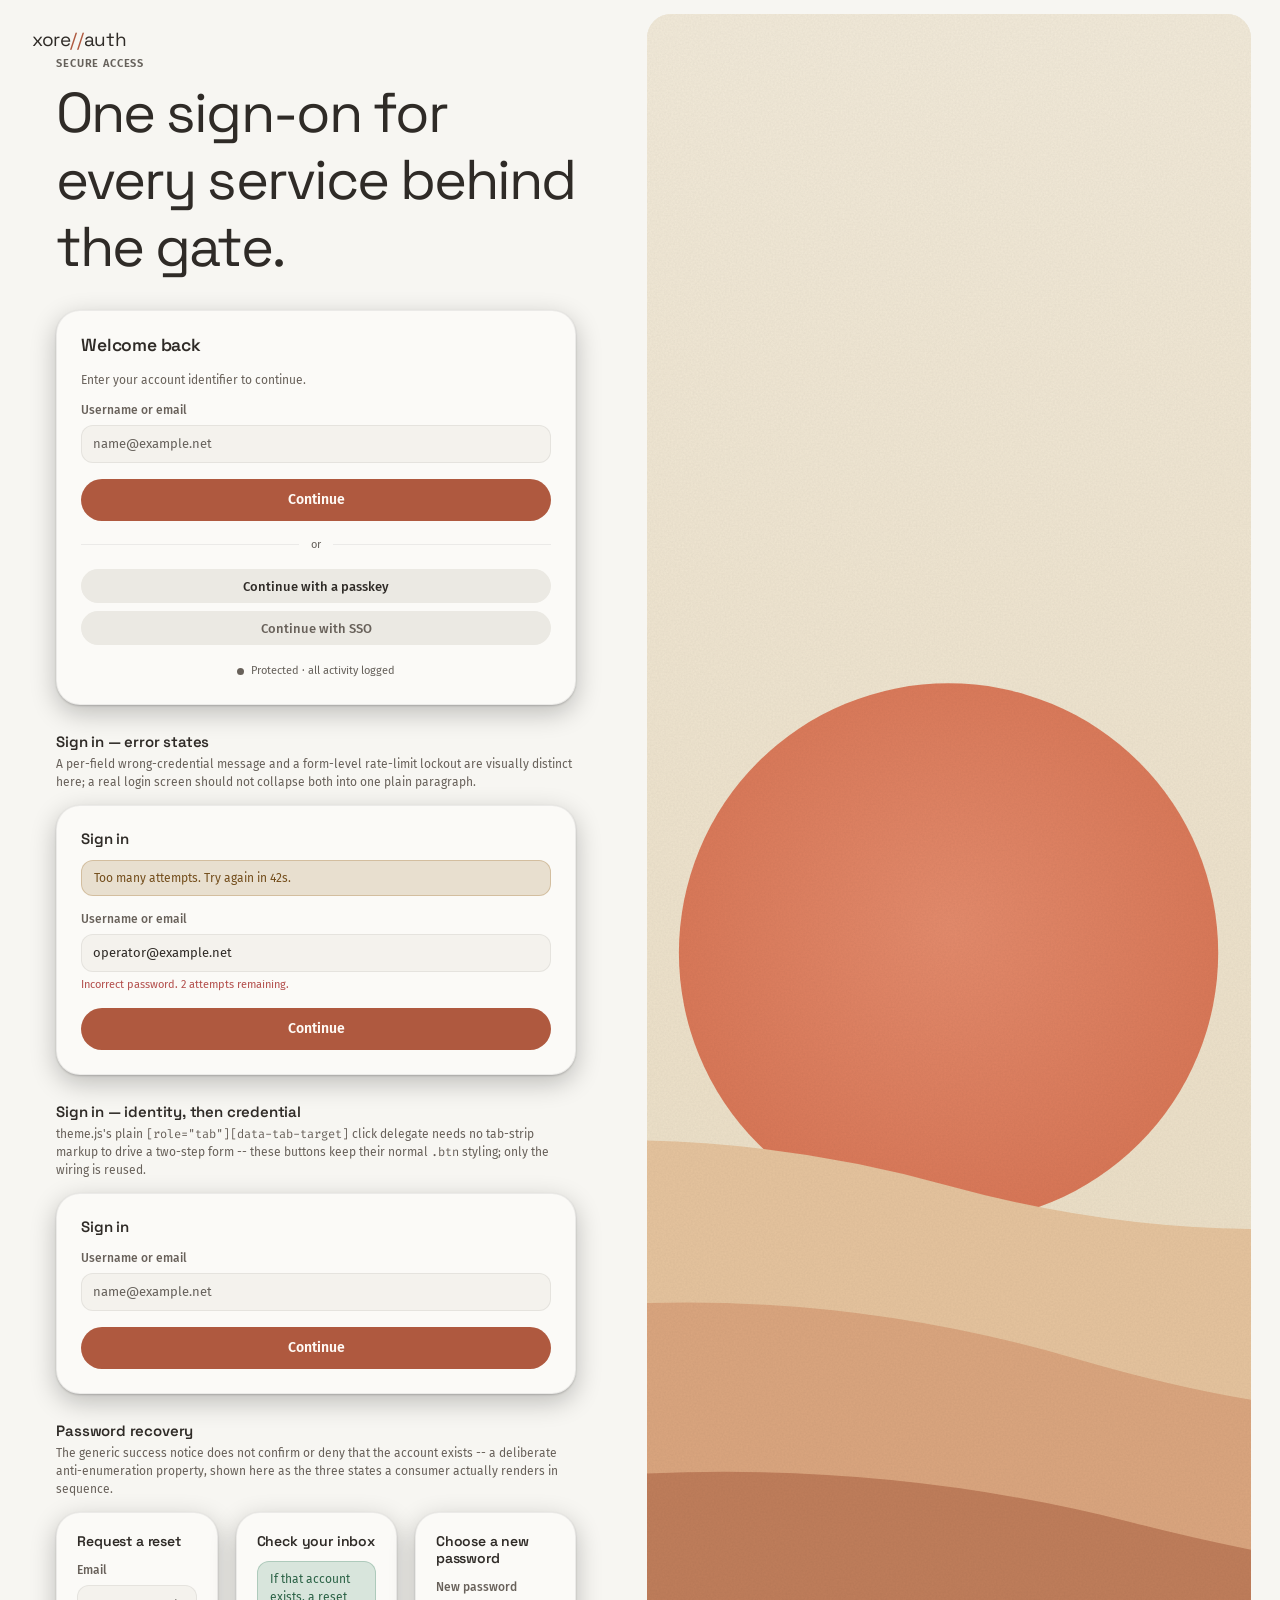
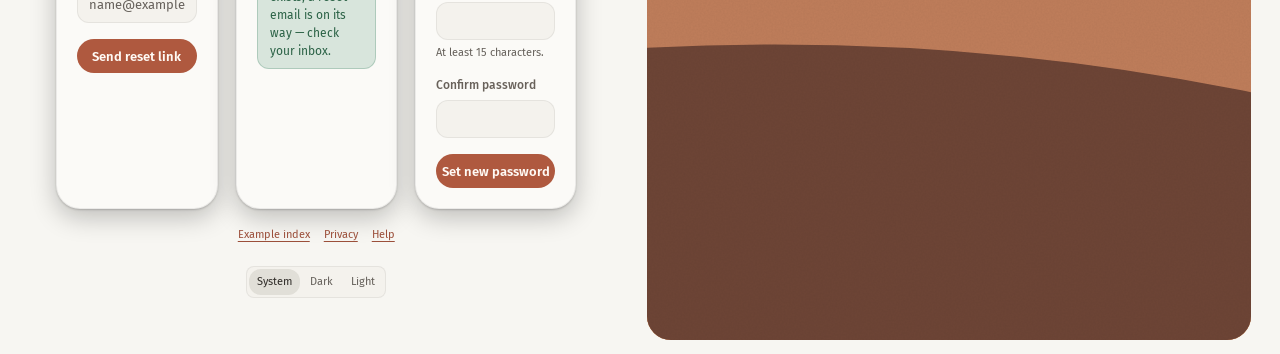
==== commit 63ee7f44: "themes: nine themes, numbered ramps, per-theme status, no Tailwind Second pass on the multi-theme wo" ====
--- a/examples/auth.html
+++ b/examples/auth.html
@@ -11,9 +11,9 @@
   <script src="../theme.js" defer></script>
   <style>
     .auth-links{display:flex;justify-content:center;gap:14px;margin-top:18px;font-size:11px}
-    .auth-security{display:flex;align-items:center;justify-content:center;gap:7px;margin-top:18px;color:var(--text-muted);font-size:11px}
-    .auth-divider{display:flex;align-items:center;gap:12px;margin:16px 0;color:var(--text-muted);font-size:11px}
-    .auth-divider::before,.auth-divider::after{content:"";height:1px;flex:1;background:var(--border-subtle)}
+    .auth-security{display:flex;align-items:center;justify-content:center;gap:7px;margin-top:18px;color:var(--text-200);font-size:11px}
+    .auth-divider{display:flex;align-items:center;gap:12px;margin:16px 0;color:var(--text-200);font-size:11px}
+    .auth-divider::before,.auth-divider::after{content:"";height:1px;flex:1;background:var(--border-100)}
   </style>
 </head>
 <body>
@@ -41,7 +41,7 @@
         </section>
 
         <h2 style="margin:28px 0 4px;font-size:15px">Sign in — error states</h2>
-        <p style="font-size:12px;color:var(--text-secondary);margin-bottom:14px">
+        <p style="font-size:12px;color:var(--text-100);margin-bottom:14px">
           A per-field wrong-credential message and a form-level rate-limit lockout are visually
           distinct here; a real login screen should not collapse both into one plain paragraph.
         </p>
@@ -57,7 +57,7 @@
         </section>
 
         <h2 style="margin:28px 0 4px;font-size:15px">Sign in — identity, then credential</h2>
-        <p style="font-size:12px;color:var(--text-secondary);margin-bottom:14px">
+        <p style="font-size:12px;color:var(--text-100);margin-bottom:14px">
           theme.js's plain <code>[role="tab"][data-tab-target]</code> click delegate needs no
           tab-strip markup to drive a two-step form -- these buttons keep their normal
           <code>.btn</code> styling; only the wiring is reused.
@@ -85,7 +85,7 @@
         </section>
 
         <h2 style="margin:28px 0 4px;font-size:15px">Password recovery</h2>
-        <p style="font-size:12px;color:var(--text-secondary);margin-bottom:14px">
+        <p style="font-size:12px;color:var(--text-100);margin-bottom:14px">
           The generic success notice does not confirm or deny that the account exists -- a
           deliberate anti-enumeration property, shown here as the three states a consumer
           actually renders in sequence.
--- a/theme.css
+++ b/theme.css
@@ -32,43 +32,29 @@
 [data-theme="dark"] { color-scheme: dark; }
 
 :root {
-  /* ── Semantic status ramp ────────────────────────────────────────────
-     Shared across every theme, deliberately. Status colour is meaning, not
-     decoration: "danger" must read as danger whichever theme the operator
-     picked. A theme owns its surfaces and its accent; it does not own what
-     red means.
-
-     a11y: the *-text-on-soft family is measured composited over --surface-1
-     (a badge's realistic worst-case backdrop), not against the raw token,
-     and the *-badge-fill family exists because the badge design's fixed
-     near-black ink measured 3.4-4.0:1 against the plain status colours in
-     light theme. Both are enforced by scripts/check-contrast.mjs rather
-     than restated as measurements in comments here. */
-  --success: light-dark(#3f8764, #79c99e);
-  --success-soft: light-dark(rgba(63, 135, 100, 0.18), rgba(121, 201, 158, 0.20));
-  --info: light-dark(#487eaa, #78a9d4);
-  --info-soft: light-dark(rgba(72, 126, 170, 0.18), rgba(120, 169, 212, 0.20));
-  --warning: light-dark(#9b6b25, #deb36a);
-  --warning-soft: light-dark(rgba(155, 107, 37, 0.19), rgba(222, 179, 106, 0.21));
-  --danger: light-dark(#b34f4c, #dc7774);
-  --danger-soft: light-dark(rgba(179, 79, 76, 0.20), rgba(220, 119, 116, 0.21));
-  --critical: light-dark(#c53030, #ff5c5c);
-  --critical-soft: light-dark(rgba(197, 48, 48, 0.13), rgba(255, 92, 92, 0.16));
-  --success-text-on-soft: light-dark(#2d674b, #8ed4ae);
-  --info-text-on-soft: light-dark(#346084, #9fc3e3);
-  --warning-text-on-soft: light-dark(#7a5319, #e7c284);
-  --danger-text-on-soft: light-dark(#943d3a, #ecaba9);
-  --critical-text-on-soft: light-dark(#b82929, #ff8080);
-  --success-badge-fill: light-dark(#569577, #79c99e);
-  --info-badge-fill: light-dark(#5788b1, #78a9d4);
-  --warning-badge-fill: light-dark(#ab8348, #deb36a);
-  --danger-badge-fill: light-dark(#c06d6a, #dc7774);
-
-  /* Fixed regardless of theme or mode: ink on a saturated status fill, the
-     knob of a control, and the artwork plate promo media sits on. */
+  /* The semantic status ramp is theme-scoped and lives in the generated
+     block below, one set per theme. Each keeps its meaning-bearing hue
+     family -- green reads as success, red as danger -- but is nudged toward
+     its theme's ground so it sits in the theme rather than on top of it,
+     then AA-tuned against that theme's own surfaces. */
+
+  /* Fixed regardless of theme or mode: ink on a saturated status fill and
+     the knob of a control. Both are drawn on top of a saturated or solid
+     colour, so neither follows the surface. */
   --control-knob: #ffffff;
   --text-on-status: #ffffff;
-  --artwork-bg: #e9e3d6;
+
+  /* Backdrop for artwork that fills its own container -- promo media and
+     the auth split aside. Both cover it with an <img>, so what this paints
+     is the moment before that image loads, and any letterboxing around it.
+     It used to be a single cream value in all three token blocks: a token
+     shaped like a theme token that never varied, which flashed a light
+     plate into a dark shell. Now it follows the mode, keeping the brand
+     cream in light. A theme may override it. */
+  --artwork-plate: light-dark(#e9e3d6, #2a2724);
+  /* Deprecated alias. Prefer --artwork-plate; kept so consumers reading the
+     old name keep working. */
+  --artwork-bg: var(--artwork-plate);
 
   /* ── Elevation geometry ──────────────────────────────────────────────
      The colours are per-theme (see the generated block below); the shape is
@@ -131,9 +117,9 @@
   --font-size-xl: 18px;
 
   /* Compatibility aliases used by existing applications. */
-  --bg: var(--app-bg);
-  --bg-primary: var(--app-bg);
-  --bg-secondary: var(--surface-1);
+  --bg: var(--bg-000);
+  --bg-primary: var(--bg-000);
+  --bg-secondary: var(--bg-200);
   --green: var(--success);
   --green-subtle: var(--success-soft);
   --blue: var(--info);
@@ -186,9 +172,9 @@
  * A theme owns the whole surface: ground, sidebar, toolbar, the surface
  * ramp, borders, the text ramp, elevation and the accent family. The
  * semantic status ramp (success/info/warning/danger/critical) is shared
- * across themes and lives in the base block above — status colour is
- * meaning, not decoration, and must not shift with the operator's
- * choice of theme.
+ * tuned per theme: each status keeps its meaning-bearing hue family
+ * (green reads as success, red as danger) but is nudged toward the
+ * theme's ground so it sits in the theme rather than on top of it.
  *
  * Mode is decided by color-scheme: :root declares `light dark`, so the
  * system preference wins by default and [data-theme="light"|"dark"]
@@ -203,35 +189,54 @@
 :root,
 [data-hp-theme="claude"],
 [data-hp-palette="claude"] {
-  --app-bg: light-dark(#f7f6f2, #20201f);
-  --sidebar-bg: light-dark(#f0efeb, #1e1e1c);
-  --toolbar-bg: light-dark(#f5f4f0, #242422);
-  --surface-0: light-dark(#fbfaf7, #242422);
-  --surface-1: light-dark(#f4f2ed, #2c2c2a);
-  --surface-2: light-dark(#ebe9e3, #343432);
-  --surface-3: light-dark(#e1dfd8, #3d3d3b);
-  --surface-hover: light-dark(#e9e7e1, #42423f);
-  --surface-raised: light-dark(#fffefa, #383835);
-  --border-subtle: light-dark(rgba(34, 31, 28, 0.07), rgba(255, 255, 255, 0.05));
-  --border-strong: light-dark(rgba(34, 31, 28, 0.14), rgba(255, 255, 255, 0.11));
-  --border-focus: light-dark(#1f5fae, rgba(109, 167, 236, 0.75));
-  --text-primary: light-dark(#2f2b27, #e9e6df);
-  --text-secondary: light-dark(#68615a, #a8a49c);
-  --text-muted: light-dark(#66615b, #a5a9a6);
-  --text-disabled: light-dark(#aaa49d, #68635e);
+  --bg-000: light-dark(#f7f6f2, #20201f);
+  --bg-sidebar: light-dark(#f0efeb, #1e1e1c);
+  --bg-toolbar: light-dark(#f5f4f0, #242422);
+  --bg-100: light-dark(#fbfaf7, #242422);
+  --bg-200: light-dark(#f4f2ed, #2c2c2a);
+  --bg-300: light-dark(#ebe9e3, #343432);
+  --bg-400: light-dark(#e1dfd8, #3d3d3b);
+  --bg-500: light-dark(#e9e7e1, #42423f);
+  --bg-raised: light-dark(#fffefa, #383835);
+  --border-100: light-dark(rgba(34, 31, 28, 0.07), rgba(255, 255, 255, 0.05));
+  --border-200: light-dark(rgba(34, 31, 28, 0.14), rgba(255, 255, 255, 0.11));
+  --border-focus: light-dark(#af593f, #db7d5f);
+  --text-000: light-dark(#2f2b27, #e9e6df);
+  --text-100: light-dark(#68615a, #a8a49c);
+  --text-200: light-dark(#66615b, #a5a9a6);
+  --text-300: light-dark(#aaa49d, #68635e);
   --accent: light-dark(#af593f, #d97757);
   --accent-hover: light-dark(#a34d35, #e18768);
   --accent-pressed: light-dark(#93422d, #c9684b);
   --accent-soft: light-dark(rgba(199, 101, 72, 0.12), rgba(217, 119, 87, 0.14));
   --accent-text-on-soft: light-dark(#a2472b, #e38f74);
   --text-on-accent: light-dark(#fffaf5, #211a17);
-  --text-link: light-dark(#2a78d6, #6da7ec);
-  --text-link-hover: light-dark(#2566d0, #93bdf1);
-  --switch-on: light-dark(#2566d0, #2a78d6);
+  --text-link: light-dark(#9b4f3a, #de866b);
+  --text-link-hover: light-dark(#854432, #e49a84);
+  --switch-on: light-dark(#9b4f3a, #de866b);
   --btn-inverted-bg: light-dark(#262421, #f5f4ef);
   --btn-inverted-bg-hover: light-dark(#151412, #ffffff);
   --btn-inverted-text: light-dark(#f5f4ef, #161513);
   --overlay-bg: light-dark(rgba(34, 31, 28, 0.36), rgba(0, 0, 0, 0.5));
+  --success: light-dark(#3f8764, #79c99e);
+  --success-soft: light-dark(rgba(63, 135, 100, 0.18), rgba(121, 201, 158, 0.2));
+  --success-text-on-soft: light-dark(#2b6246, #8dcfad);
+  --success-badge-fill: light-dark(#4f9f7c, #79c99e);
+  --info: light-dark(#487eaa, #78a9d4);
+  --info-soft: light-dark(rgba(72, 126, 170, 0.18), rgba(120, 169, 212, 0.2));
+  --info-text-on-soft: light-dark(#335a7a, #a0c0de);
+  --info-badge-fill: light-dark(#6795c0, #78a9d4);
+  --warning: light-dark(#9b6b25, #deb36a);
+  --warning-soft: light-dark(rgba(155, 107, 37, 0.19), rgba(222, 179, 106, 0.21));
+  --warning-text-on-soft: light-dark(#734d1b, #e4bf82);
+  --warning-badge-fill: light-dark(#bf862e, #deb36a);
+  --danger: light-dark(#b34f4c, #dc7774);
+  --danger-soft: light-dark(rgba(179, 79, 76, 0.2), rgba(220, 119, 116, 0.21));
+  --danger-text-on-soft: light-dark(#8b3b3a, #e8a7a4);
+  --danger-badge-fill: light-dark(#c87f7c, #dc7774);
+  --critical: light-dark(#c53030, #ff5c5c);
+  --critical-soft: light-dark(rgba(197, 48, 48, 0.13), rgba(255, 92, 92, 0.16));
+  --critical-text-on-soft: light-dark(#a92929, #ff8e8e);
   --terminal-bg: light-dark(#474336, #181817);
   --terminal-fg: light-dark(#e6e6e6, #e9e6df);
   --framebuffer-bg: light-dark(#3e3b2f, #101010);
@@ -247,22 +252,22 @@
 /* Slate — Cool zinc/slate neutrals — the dominant direction for technology products. */
 [data-hp-theme="slate"],
 [data-hp-palette="slate"] {
-  --app-bg: light-dark(#f2f4f7, #1d1f22);
-  --sidebar-bg: light-dark(#ebedf0, #171c23);
-  --toolbar-bg: light-dark(#f0f2f5, #1d2229);
-  --surface-0: light-dark(#f7f9fb, #1d2229);
-  --surface-1: light-dark(#edf0f4, #252a31);
-  --surface-2: light-dark(#e3e7eb, #2d3239);
-  --surface-3: light-dark(#d8dce1, #363b42);
-  --surface-hover: light-dark(#e1e5e9, #383f49);
-  --surface-raised: light-dark(#fafcff, #2e353f);
-  --border-subtle: light-dark(rgba(28, 31, 34, 0.07), rgba(255, 255, 255, 0.05));
-  --border-strong: light-dark(rgba(28, 31, 34, 0.14), rgba(255, 255, 255, 0.11));
+  --bg-000: light-dark(#f2f4f7, #1d1f22);
+  --bg-sidebar: light-dark(#ebedf0, #171c23);
+  --bg-toolbar: light-dark(#f0f2f5, #1d2229);
+  --bg-100: light-dark(#f7f9fb, #1d2229);
+  --bg-200: light-dark(#edf0f4, #252a31);
+  --bg-300: light-dark(#e3e7eb, #2d3239);
+  --bg-400: light-dark(#d8dce1, #363b42);
+  --bg-500: light-dark(#e1e5e9, #383f49);
+  --bg-raised: light-dark(#fafcff, #2e353f);
+  --border-100: light-dark(rgba(28, 31, 34, 0.07), rgba(255, 255, 255, 0.05));
+  --border-200: light-dark(rgba(28, 31, 34, 0.14), rgba(255, 255, 255, 0.11));
   --border-focus: light-dark(#44618a, #8aa2c0);
-  --text-primary: light-dark(#272b2f, #c9e0ff);
-  --text-secondary: light-dark(#595d64, #8eaacc);
-  --text-muted: light-dark(#5a5d62, #9fa9b4);
-  --text-disabled: light-dark(#9ea3a9, #475f7f);
+  --text-000: light-dark(#272b2f, #dfe3e9);
+  --text-100: light-dark(#5a6068, #a2a7ac);
+  --text-200: light-dark(#5b6066, #a5a7a9);
+  --text-300: light-dark(#9da3aa, #5e6268);
   --accent: light-dark(#44618a, #8aa2c0);
   --accent-hover: light-dark(#3d577c, #9bafc9);
   --accent-pressed: light-dark(#374e6f, #7995b7);
@@ -272,41 +277,60 @@
   --text-link: light-dark(#44618a, #8aa2c0);
   --text-link-hover: light-dark(#3a5376, #9eb2cb);
   --switch-on: light-dark(#44618a, #8aa2c0);
-  --btn-inverted-bg: light-dark(#212326, #e5f0ff);
+  --btn-inverted-bg: light-dark(#212326, #eff2f5);
   --btn-inverted-bg-hover: light-dark(#121315, #ffffff);
-  --btn-inverted-text: light-dark(#eff2f5, #0c131d);
+  --btn-inverted-text: light-dark(#eff2f5, #131416);
   --overlay-bg: light-dark(rgba(28, 31, 34, 0.36), rgba(0, 0, 0, 0.5));
+  --success: light-dark(#3f876e, #79c9aa);
+  --success-soft: light-dark(rgba(63, 135, 110, 0.18), rgba(121, 201, 170, 0.2));
+  --success-text-on-soft: light-dark(#295e4d, #89ceb2);
+  --success-badge-fill: light-dark(#4f9f86, #79c9aa);
+  --info: light-dark(#487daa, #78a8d4);
+  --info-soft: light-dark(rgba(72, 125, 170, 0.18), rgba(120, 168, 212, 0.2));
+  --info-text-on-soft: light-dark(#33597a, #9cbedd);
+  --info-badge-fill: light-dark(#6795c0, #78a8d4);
+  --warning: light-dark(#9a9b25, #d9de6a);
+  --warning-soft: light-dark(rgba(154, 155, 37, 0.19), rgba(217, 222, 106, 0.21));
+  --warning-text-on-soft: light-dark(#5a5b15, #d9de6a);
+  --warning-badge-fill: light-dark(#9a9b25, #d9de6a);
+  --danger: light-dark(#b34c6d, #dc7495);
+  --danger-soft: light-dark(rgba(179, 76, 109, 0.2), rgba(220, 116, 149, 0.21));
+  --danger-text-on-soft: light-dark(#873857, #e8a4b9);
+  --danger-badge-fill: light-dark(#c87c91, #dc7495);
+  --critical: light-dark(#c53063, #ff5c94);
+  --critical-soft: light-dark(rgba(197, 48, 99, 0.13), rgba(255, 92, 148, 0.16));
+  --critical-text-on-soft: light-dark(#a12751, #ff89af);
   --terminal-bg: light-dark(#363d47, #13171c);
-  --terminal-fg: light-dark(#e6e6e6, #c9e0ff);
+  --terminal-fg: light-dark(#e6e6e6, #dfe3e9);
   --framebuffer-bg: light-dark(#2f363e, #0d1013);
   --diagram-plate: #ffffff;
-  --shadow-raised-near: light-dark(rgba(37, 41, 47, 0.11), rgba(0, 0, 0, 0.18));
-  --shadow-raised-far: light-dark(rgba(37, 41, 47, 0.16), rgba(0, 0, 0, 0.24));
-  --shadow-dialog-near: light-dark(rgba(37, 41, 47, 0.12), rgba(0, 0, 0, 0.3));
-  --shadow-dialog-far: light-dark(rgba(37, 41, 47, 0.19), rgba(0, 0, 0, 0.52));
-  --shadow-inset-color: light-dark(rgba(37, 41, 47, 0.12), rgba(0, 0, 0, 0.18));
-  --shadow-pill-color: light-dark(rgba(37, 41, 47, 0.16), rgba(0, 0, 0, 0.24));
+  --shadow-raised-near: light-dark(rgba(36, 41, 48, 0.11), rgba(0, 0, 0, 0.18));
+  --shadow-raised-far: light-dark(rgba(36, 41, 48, 0.16), rgba(0, 0, 0, 0.24));
+  --shadow-dialog-near: light-dark(rgba(36, 41, 48, 0.12), rgba(0, 0, 0, 0.3));
+  --shadow-dialog-far: light-dark(rgba(36, 41, 48, 0.19), rgba(0, 0, 0, 0.52));
+  --shadow-inset-color: light-dark(rgba(36, 41, 48, 0.12), rgba(0, 0, 0, 0.18));
+  --shadow-pill-color: light-dark(rgba(36, 41, 48, 0.16), rgba(0, 0, 0, 0.24));
 }
 
 /* Sage — Olive and stone — the earth-tone direction, calm and low-fatigue. */
 [data-hp-theme="sage"],
 [data-hp-palette="sage"] {
-  --app-bg: light-dark(#f2f7f2, #1d221e);
-  --sidebar-bg: light-dark(#ebf0eb, #182219);
-  --toolbar-bg: light-dark(#f0f5f0, #1e281f);
-  --surface-0: light-dark(#f7fbf7, #1e281f);
-  --surface-1: light-dark(#edf4ed, #263027);
-  --surface-2: light-dark(#e3ebe3, #2e382f);
-  --surface-3: light-dark(#d8e1d9, #374138);
-  --surface-hover: light-dark(#e1e9e1, #39483a);
-  --surface-raised: light-dark(#fafffa, #2f3e31);
-  --border-subtle: light-dark(rgba(28, 34, 28, 0.07), rgba(255, 255, 255, 0.05));
-  --border-strong: light-dark(rgba(28, 34, 28, 0.14), rgba(255, 255, 255, 0.11));
+  --bg-000: light-dark(#f2f7f2, #1d221e);
+  --bg-sidebar: light-dark(#ebf0eb, #182219);
+  --bg-toolbar: light-dark(#f0f5f0, #1e281f);
+  --bg-100: light-dark(#f7fbf7, #1e281f);
+  --bg-200: light-dark(#edf4ed, #263027);
+  --bg-300: light-dark(#e3ebe3, #2e382f);
+  --bg-400: light-dark(#d8e1d9, #374138);
+  --bg-500: light-dark(#e1e9e1, #39483a);
+  --bg-raised: light-dark(#fafffa, #2f3e31);
+  --border-100: light-dark(rgba(28, 34, 28, 0.07), rgba(255, 255, 255, 0.05));
+  --border-200: light-dark(rgba(28, 34, 28, 0.14), rgba(255, 255, 255, 0.11));
   --border-focus: light-dark(#4d7a42, #8fb27b);
-  --text-primary: light-dark(#272f27, #cbfdd0);
-  --text-secondary: light-dark(#566257, #84c08a);
-  --text-muted: light-dark(#59635a, #a0b3a2);
-  --text-disabled: light-dark(#9daa9e, #4a7c4f);
+  --text-000: light-dark(#272f27, #dfe9e0);
+  --text-100: light-dark(#566256, #abb2ac);
+  --text-200: light-dark(#596359, #aeb1ae);
+  --text-300: light-dark(#9daa9d, #5e685f);
   --accent: light-dark(#4d7a42, #8fb27b);
   --accent-hover: light-dark(#456d3b, #9dbb8b);
   --accent-pressed: light-dark(#3c6034, #81a96b);
@@ -316,41 +340,60 @@
   --text-link: light-dark(#456e3a, #8fb27b);
   --text-link-hover: light-dark(#385a2f, #9fbd8e);
   --switch-on: light-dark(#456e3a, #8fb27b);
-  --btn-inverted-bg: light-dark(#212621, #e5ffe8);
+  --btn-inverted-bg: light-dark(#212621, #eff5f0);
   --btn-inverted-bg-hover: light-dark(#121512, #ffffff);
-  --btn-inverted-text: light-dark(#eff5ef, #0d1c0e);
+  --btn-inverted-text: light-dark(#eff5ef, #131613);
   --overlay-bg: light-dark(rgba(28, 34, 28, 0.36), rgba(0, 0, 0, 0.5));
+  --success: light-dark(#3f875f, #79c99a);
+  --success-soft: light-dark(rgba(63, 135, 95, 0.18), rgba(121, 201, 154, 0.2));
+  --success-text-on-soft: light-dark(#2b6246, #91d1ac);
+  --success-badge-fill: light-dark(#51a271, #79c99a);
+  --info: light-dark(#4891aa, #78bbd4);
+  --info-soft: light-dark(rgba(72, 145, 170, 0.18), rgba(120, 187, 212, 0.2));
+  --info-text-on-soft: light-dark(#2c616a, #98cbdc);
+  --info-badge-fill: light-dark(#4f99b4, #78bbd4);
+  --warning: light-dark(#9b8325, #decb6a);
+  --warning-soft: light-dark(rgba(155, 131, 37, 0.19), rgba(222, 203, 106, 0.21));
+  --warning-text-on-soft: light-dark(#675718, #dfcc6e);
+  --warning-badge-fill: light-dark(#ab8f29, #decb6a);
+  --danger: light-dark(#b36c4c, #dc9574);
+  --danger-soft: light-dark(rgba(179, 108, 76, 0.2), rgba(220, 149, 116, 0.21));
+  --danger-text-on-soft: light-dark(#774e32, #e7b6a0);
+  --danger-badge-fill: light-dark(#c08168, #dc9574);
+  --critical: light-dark(#c55a30, #ff8c5c);
+  --critical-soft: light-dark(rgba(197, 90, 48, 0.13), rgba(255, 140, 92, 0.16));
+  --critical-text-on-soft: light-dark(#954224, #ffa075);
   --terminal-bg: light-dark(#364738, #141b15);
-  --terminal-fg: light-dark(#e6e6e6, #cbfdd0);
+  --terminal-fg: light-dark(#e6e6e6, #dfe9e0);
   --framebuffer-bg: light-dark(#2f3e31, #0d120e);
   --diagram-plate: #ffffff;
-  --shadow-raised-near: light-dark(rgba(36, 48, 37, 0.11), rgba(0, 0, 0, 0.18));
-  --shadow-raised-far: light-dark(rgba(36, 48, 37, 0.16), rgba(0, 0, 0, 0.24));
-  --shadow-dialog-near: light-dark(rgba(36, 48, 37, 0.12), rgba(0, 0, 0, 0.3));
-  --shadow-dialog-far: light-dark(rgba(36, 48, 37, 0.19), rgba(0, 0, 0, 0.52));
-  --shadow-inset-color: light-dark(rgba(36, 48, 37, 0.12), rgba(0, 0, 0, 0.18));
-  --shadow-pill-color: light-dark(rgba(36, 48, 37, 0.16), rgba(0, 0, 0, 0.24));
+  --shadow-raised-near: light-dark(rgba(36, 48, 36, 0.11), rgba(0, 0, 0, 0.18));
+  --shadow-raised-far: light-dark(rgba(36, 48, 36, 0.16), rgba(0, 0, 0, 0.24));
+  --shadow-dialog-near: light-dark(rgba(36, 48, 36, 0.12), rgba(0, 0, 0, 0.3));
+  --shadow-dialog-far: light-dark(rgba(36, 48, 36, 0.19), rgba(0, 0, 0, 0.52));
+  --shadow-inset-color: light-dark(rgba(36, 48, 36, 0.12), rgba(0, 0, 0, 0.18));
+  --shadow-pill-color: light-dark(rgba(36, 48, 36, 0.16), rgba(0, 0, 0, 0.24));
 }
 
 /* Lavender — Digital lavender on a cool violet-grey ground. */
 [data-hp-theme="lavender"],
 [data-hp-palette="lavender"] {
-  --app-bg: light-dark(#f4f2f7, #1f1d22);
-  --sidebar-bg: light-dark(#edebf0, #1c1822);
-  --toolbar-bg: light-dark(#f2f0f5, #221e28);
-  --surface-0: light-dark(#f8f7fb, #221e28);
-  --surface-1: light-dark(#efeef3, #2a2630);
-  --surface-2: light-dark(#e6e4ea, #322e38);
-  --surface-3: light-dark(#dbd9e0, #3b3741);
-  --surface-hover: light-dark(#e4e2e8, #3e3849);
-  --surface-raised: light-dark(#fcfaff, #342e3f);
-  --border-subtle: light-dark(rgba(30, 28, 34, 0.07), rgba(255, 255, 255, 0.05));
-  --border-strong: light-dark(rgba(30, 28, 34, 0.14), rgba(255, 255, 255, 0.11));
+  --bg-000: light-dark(#f4f2f7, #1f1d22);
+  --bg-sidebar: light-dark(#edebf0, #1c1822);
+  --bg-toolbar: light-dark(#f2f0f5, #221e28);
+  --bg-100: light-dark(#f8f7fb, #221e28);
+  --bg-200: light-dark(#efeef3, #2a2630);
+  --bg-300: light-dark(#e6e4ea, #322e38);
+  --bg-400: light-dark(#dbd9e0, #3b3741);
+  --bg-500: light-dark(#e4e2e8, #3e3849);
+  --bg-raised: light-dark(#fcfaff, #342e3f);
+  --border-100: light-dark(rgba(30, 28, 34, 0.07), rgba(255, 255, 255, 0.05));
+  --border-200: light-dark(rgba(30, 28, 34, 0.14), rgba(255, 255, 255, 0.11));
   --border-focus: light-dark(#6d4fc4, #ab93e3);
-  --text-primary: light-dark(#2a282e, #ddc9ff);
-  --text-secondary: light-dark(#5f5b67, #b19bd2);
-  --text-muted: light-dark(#5f5c65, #a79fb4);
-  --text-disabled: light-dark(#a19ea9, #5c487e);
+  --text-000: light-dark(#29272f, #e3dfe9);
+  --text-100: light-dark(#5e5a68, #a6a2ac);
+  --text-200: light-dark(#5e5b66, #a6a5a9);
+  --text-300: light-dark(#a19daa, #625e68);
   --accent: light-dark(#6d4fc4, #ab93e3);
   --accent-hover: light-dark(#6040bf, #bba7e8);
   --accent-pressed: light-dark(#593baf, #9b7fde);
@@ -360,41 +403,60 @@
   --text-link: light-dark(#6d4fc4, #ab93e3);
   --text-link-hover: light-dark(#5d3db7, #beabe9);
   --switch-on: light-dark(#6d4fc4, #ab93e3);
-  --btn-inverted-bg: light-dark(#232126, #efe5ff);
+  --btn-inverted-bg: light-dark(#232126, #f1eff5);
   --btn-inverted-bg-hover: light-dark(#131215, #ffffff);
-  --btn-inverted-text: light-dark(#f1eff5, #120c1d);
+  --btn-inverted-text: light-dark(#f1eff5, #141316);
   --overlay-bg: light-dark(rgba(30, 28, 34, 0.36), rgba(0, 0, 0, 0.5));
+  --success: light-dark(#3f8776, #79c9b3);
+  --success-soft: light-dark(rgba(63, 135, 118, 0.18), rgba(121, 201, 179, 0.2));
+  --success-text-on-soft: light-dark(#295e55, #81cbb7);
+  --success-badge-fill: light-dark(#4f9f8e, #79c9b3);
+  --info: light-dark(#4872aa, #789dd4);
+  --info-soft: light-dark(rgba(72, 114, 170, 0.18), rgba(120, 157, 212, 0.2));
+  --info-text-on-soft: light-dark(#35587e, #9cb8dd);
+  --info-badge-fill: light-dark(#7394c5, #789dd4);
+  --warning: light-dark(#9b4525, #de8e6a);
+  --warning-soft: light-dark(rgba(155, 69, 37, 0.19), rgba(222, 142, 106, 0.21));
+  --warning-text-on-soft: light-dark(#873b20, #e7a98e);
+  --warning-badge-fill: light-dark(#d67753, #de8e6a);
+  --danger: light-dark(#b34c62, #dc7489);
+  --danger-soft: light-dark(rgba(179, 76, 98, 0.2), rgba(220, 116, 137, 0.21));
+  --danger-text-on-soft: light-dark(#87384c, #e7a0ad);
+  --danger-badge-fill: light-dark(#c87c86, #dc7489);
+  --critical: light-dark(#c53053, #ff5c81);
+  --critical-soft: light-dark(rgba(197, 48, 83, 0.13), rgba(255, 92, 129, 0.16));
+  --critical-text-on-soft: light-dark(#a12741, #ff84a1);
   --terminal-bg: light-dark(#3c3845, #17141b);
-  --terminal-fg: light-dark(#e6e6e6, #ddc9ff);
+  --terminal-fg: light-dark(#e6e6e6, #e3dfe9);
   --framebuffer-bg: light-dark(#35313d, #100d12);
   --diagram-plate: #ffffff;
-  --shadow-raised-near: light-dark(rgba(40, 37, 47, 0.11), rgba(0, 0, 0, 0.18));
-  --shadow-raised-far: light-dark(rgba(40, 37, 47, 0.16), rgba(0, 0, 0, 0.24));
-  --shadow-dialog-near: light-dark(rgba(40, 37, 47, 0.12), rgba(0, 0, 0, 0.3));
-  --shadow-dialog-far: light-dark(rgba(40, 37, 47, 0.19), rgba(0, 0, 0, 0.52));
-  --shadow-inset-color: light-dark(rgba(40, 37, 47, 0.12), rgba(0, 0, 0, 0.18));
-  --shadow-pill-color: light-dark(rgba(40, 37, 47, 0.16), rgba(0, 0, 0, 0.24));
+  --shadow-raised-near: light-dark(rgba(40, 36, 48, 0.11), rgba(0, 0, 0, 0.18));
+  --shadow-raised-far: light-dark(rgba(40, 36, 48, 0.16), rgba(0, 0, 0, 0.24));
+  --shadow-dialog-near: light-dark(rgba(40, 36, 48, 0.12), rgba(0, 0, 0, 0.3));
+  --shadow-dialog-far: light-dark(rgba(40, 36, 48, 0.19), rgba(0, 0, 0, 0.52));
+  --shadow-inset-color: light-dark(rgba(40, 36, 48, 0.12), rgba(0, 0, 0, 0.18));
+  --shadow-pill-color: light-dark(rgba(40, 36, 48, 0.16), rgba(0, 0, 0, 0.24));
 }
 
 /* Lime — Fintech lime against cool whites — bright and dashboard-first, the ground stays crisp. */
 [data-hp-theme="lime"],
 [data-hp-palette="lime"] {
-  --app-bg: light-dark(#f7f8f1, #21221d);
-  --sidebar-bg: light-dark(#f0f1ea, #1f2218);
-  --toolbar-bg: light-dark(#f5f6ef, #25281e);
-  --surface-0: light-dark(#fbfcf6, #25281e);
-  --surface-1: light-dark(#f3f5ec, #2d3026);
-  --surface-2: light-dark(#eaede1, #35382e);
-  --surface-3: light-dark(#e0e3d6, #3e4137);
-  --surface-hover: light-dark(#e8ebdf, #444839);
-  --surface-raised: light-dark(#fefffa, #3a3e2f);
-  --border-subtle: light-dark(rgba(34, 35, 27, 0.07), rgba(255, 255, 255, 0.05));
-  --border-strong: light-dark(rgba(34, 35, 27, 0.14), rgba(255, 255, 255, 0.11));
+  --bg-000: light-dark(#f7f8f1, #21221d);
+  --bg-sidebar: light-dark(#f0f1ea, #1f2218);
+  --bg-toolbar: light-dark(#f5f6ef, #25281e);
+  --bg-100: light-dark(#fbfcf6, #25281e);
+  --bg-200: light-dark(#f3f5ec, #2d3026);
+  --bg-300: light-dark(#eaede1, #35382e);
+  --bg-400: light-dark(#e0e3d6, #3e4137);
+  --bg-500: light-dark(#e8ebdf, #444839);
+  --bg-raised: light-dark(#fefffa, #3a3e2f);
+  --border-100: light-dark(rgba(33, 34, 28, 0.07), rgba(255, 255, 255, 0.05));
+  --border-200: light-dark(rgba(33, 34, 28, 0.14), rgba(255, 255, 255, 0.11));
   --border-focus: light-dark(#5f7d1f, #b3cf5a);
-  --text-primary: light-dark(#2e3125, #f0feca);
-  --text-secondary: light-dark(#5e6251, #b1c183);
-  --text-muted: light-dark(#5f6255, #aeb3a0);
-  --text-disabled: light-dark(#a9ad9a, #6f7d49);
+  --text-000: light-dark(#2d2f27, #e6e9df);
+  --text-100: light-dark(#5f6256, #b0b2ab);
+  --text-200: light-dark(#616359, #b1b1ae);
+  --text-300: light-dark(#a7aa9d, #65685e);
   --accent: light-dark(#5f7d1f, #b3cf5a);
   --accent-hover: light-dark(#536d1b, #bcd56e);
   --accent-pressed: light-dark(#465c17, #aac946);
@@ -404,41 +466,60 @@
   --text-link: light-dark(#536d1b, #b3cf5a);
   --text-link-hover: light-dark(#405415, #bed672);
   --switch-on: light-dark(#536d1b, #b3cf5a);
-  --btn-inverted-bg: light-dark(#262720, #f8ffe5);
-  --btn-inverted-bg-hover: light-dark(#151611, #ffffff);
-  --btn-inverted-text: light-dark(#f5f6ee, #181c0d);
-  --overlay-bg: light-dark(rgba(34, 35, 27, 0.36), rgba(0, 0, 0, 0.5));
+  --btn-inverted-bg: light-dark(#252621, #f3f5ef);
+  --btn-inverted-bg-hover: light-dark(#141512, #ffffff);
+  --btn-inverted-text: light-dark(#f4f5ef, #151613);
+  --overlay-bg: light-dark(rgba(33, 34, 28, 0.36), rgba(0, 0, 0, 0.5));
+  --success: light-dark(#3f8757, #79c991);
+  --success-soft: light-dark(rgba(63, 135, 87, 0.18), rgba(121, 201, 145, 0.2));
+  --success-text-on-soft: light-dark(#2b6243, #95d3a6);
+  --success-badge-fill: light-dark(#51a269, #79c991);
+  --info: light-dark(#489daa, #78c5d4);
+  --info-soft: light-dark(rgba(72, 157, 170, 0.18), rgba(120, 197, 212, 0.2));
+  --info-text-on-soft: light-dark(#2b6466, #90d1da);
+  --info-badge-fill: light-dark(#489daa, #78c5d4);
+  --warning: light-dark(#9b7525, #debd6a);
+  --warning-soft: light-dark(rgba(155, 117, 37, 0.19), rgba(222, 189, 106, 0.21));
+  --warning-text-on-soft: light-dark(#6f541a, #e3c77e);
+  --warning-badge-fill: light-dark(#b78a2c, #debd6a);
+  --danger: light-dark(#b3604c, #dc8974);
+  --danger-soft: light-dark(rgba(179, 96, 76, 0.2), rgba(220, 137, 116, 0.21));
+  --danger-text-on-soft: light-dark(#7f4635, #e8b1a4);
+  --danger-badge-fill: light-dark(#c57e74, #dc8974);
+  --critical: light-dark(#c54930, #ff795c);
+  --critical-soft: light-dark(rgba(197, 73, 48, 0.13), rgba(255, 121, 92, 0.16));
+  --critical-text-on-soft: light-dark(#9d3926, #ff9d89);
   --terminal-bg: light-dark(#454a33, #191b14);
-  --terminal-fg: light-dark(#e6e6e6, #f0feca);
+  --terminal-fg: light-dark(#e6e6e6, #e6e9df);
   --framebuffer-bg: light-dark(#3d412d, #11120d);
   --diagram-plate: #ffffff;
-  --shadow-raised-near: light-dark(rgba(47, 50, 34, 0.11), rgba(0, 0, 0, 0.18));
-  --shadow-raised-far: light-dark(rgba(47, 50, 34, 0.16), rgba(0, 0, 0, 0.24));
-  --shadow-dialog-near: light-dark(rgba(47, 50, 34, 0.12), rgba(0, 0, 0, 0.3));
-  --shadow-dialog-far: light-dark(rgba(47, 50, 34, 0.19), rgba(0, 0, 0, 0.52));
-  --shadow-inset-color: light-dark(rgba(47, 50, 34, 0.12), rgba(0, 0, 0, 0.18));
-  --shadow-pill-color: light-dark(rgba(47, 50, 34, 0.16), rgba(0, 0, 0, 0.24));
+  --shadow-raised-near: light-dark(rgba(46, 48, 36, 0.11), rgba(0, 0, 0, 0.18));
+  --shadow-raised-far: light-dark(rgba(46, 48, 36, 0.16), rgba(0, 0, 0, 0.24));
+  --shadow-dialog-near: light-dark(rgba(46, 48, 36, 0.12), rgba(0, 0, 0, 0.3));
+  --shadow-dialog-far: light-dark(rgba(46, 48, 36, 0.19), rgba(0, 0, 0, 0.52));
+  --shadow-inset-color: light-dark(rgba(46, 48, 36, 0.12), rgba(0, 0, 0, 0.18));
+  --shadow-pill-color: light-dark(rgba(46, 48, 36, 0.16), rgba(0, 0, 0, 0.24));
 }
 
 /* Amber — Sandstone and warm sand — pushed distinctly warmer and drier than the default. */
 [data-hp-theme="amber"],
 [data-hp-palette="amber"] {
-  --app-bg: light-dark(#faf5ef, #23201c);
-  --sidebar-bg: light-dark(#f3efe8, #231e17);
-  --toolbar-bg: light-dark(#f8f3ed, #2a241d);
-  --surface-0: light-dark(#fdfaf5, #2a241d);
-  --surface-1: light-dark(#f8f2ea, #322c25);
-  --surface-2: light-dark(#efe9df, #3a342d);
-  --surface-3: light-dark(#e5ded4, #433d35);
-  --surface-hover: light-dark(#ede7dd, #4a4137);
-  --surface-raised: light-dark(#fffdfa, #40372d);
-  --border-subtle: light-dark(rgba(37, 32, 25, 0.07), rgba(255, 255, 255, 0.05));
-  --border-strong: light-dark(rgba(37, 32, 25, 0.14), rgba(255, 255, 255, 0.11));
+  --bg-000: light-dark(#faf5ef, #23201c);
+  --bg-sidebar: light-dark(#f3efe8, #231e17);
+  --bg-toolbar: light-dark(#f8f3ed, #2a241d);
+  --bg-100: light-dark(#fdfaf5, #2a241d);
+  --bg-200: light-dark(#f8f2ea, #322c25);
+  --bg-300: light-dark(#efe9df, #3a342d);
+  --bg-400: light-dark(#e5ded4, #433d35);
+  --bg-500: light-dark(#ede7dd, #4a4137);
+  --bg-raised: light-dark(#fffdfa, #40372d);
+  --border-100: light-dark(rgba(34, 32, 28, 0.07), rgba(255, 255, 255, 0.05));
+  --border-200: light-dark(rgba(34, 32, 28, 0.14), rgba(255, 255, 255, 0.11));
   --border-focus: light-dark(#96690e, #d9a842);
-  --text-primary: light-dark(#332d23, #ffe7c9);
-  --text-secondary: light-dark(#695e4f, #c9a67b);
-  --text-muted: light-dark(#686054, #b6ab9d);
-  --text-disabled: light-dark(#b0a697, #846643);
+  --text-000: light-dark(#2f2c27, #e9e4df);
+  --text-100: light-dark(#655f58, #b0aea8);
+  --text-200: light-dark(#635f59, #aeadab);
+  --text-300: light-dark(#aaa59d, #68645e);
   --accent: light-dark(#96690e, #d9a842);
   --accent-hover: light-dark(#835c0c, #ddb257);
   --accent-pressed: light-dark(#714f0b, #d59e2d);
@@ -448,41 +529,186 @@
   --text-link: light-dark(#825d0e, #d9a842);
   --text-link-hover: light-dark(#66490b, #deb45b);
   --switch-on: light-dark(#825d0e, #d9a842);
-  --btn-inverted-bg: light-dark(#29251f, #fff3e5);
-  --btn-inverted-bg-hover: light-dark(#171411, #ffffff);
-  --btn-inverted-text: light-dark(#f8f3ec, #1e150b);
-  --overlay-bg: light-dark(rgba(37, 32, 25, 0.36), rgba(0, 0, 0, 0.5));
+  --btn-inverted-bg: light-dark(#262421, #f5f2ef);
+  --btn-inverted-bg-hover: light-dark(#151412, #ffffff);
+  --btn-inverted-text: light-dark(#f5f3ef, #161513);
+  --overlay-bg: light-dark(rgba(34, 32, 28, 0.36), rgba(0, 0, 0, 0.5));
+  --success: light-dark(#3f8751, #79c989);
+  --success-soft: light-dark(rgba(63, 135, 81, 0.18), rgba(121, 201, 137, 0.2));
+  --success-text-on-soft: light-dark(#2b623d, #91d19b);
+  --success-badge-fill: light-dark(#51a263, #79c989);
+  --info: light-dark(#48a5aa, #78cfd4);
+  --info-soft: light-dark(rgba(72, 165, 170, 0.18), rgba(120, 207, 212, 0.2));
+  --info-text-on-soft: light-dark(#2b6466, #84d2d7);
+  --info-badge-fill: light-dark(#48a5aa, #78cfd4);
+  --warning: light-dark(#9b6b25, #deb26a);
+  --warning-soft: light-dark(rgba(155, 107, 37, 0.19), rgba(222, 178, 106, 0.21));
+  --warning-text-on-soft: light-dark(#734d1b, #e5c086);
+  --warning-badge-fill: light-dark(#bf862e, #deb26a);
+  --danger: light-dark(#b3574c, #dc7f74);
+  --danger-soft: light-dark(rgba(179, 87, 76, 0.2), rgba(220, 127, 116, 0.21));
+  --danger-text-on-soft: light-dark(#874138, #e8afa4);
+  --danger-badge-fill: light-dark(#c87f7c, #dc7f74);
+  --critical: light-dark(#c53d30, #ff695c);
+  --critical-soft: light-dark(rgba(197, 61, 48, 0.13), rgba(255, 105, 92, 0.16));
+  --critical-text-on-soft: light-dark(#a13427, #ff9689);
   --terminal-bg: light-dark(#4e412f, #1c1814);
-  --terminal-fg: light-dark(#e6e6e6, #ffe7c9);
+  --terminal-fg: light-dark(#e6e6e6, #e9e4df);
   --framebuffer-bg: light-dark(#443929, #13100e);
   --diagram-plate: #ffffff;
-  --shadow-raised-near: light-dark(rgba(54, 44, 30, 0.11), rgba(0, 0, 0, 0.18));
-  --shadow-raised-far: light-dark(rgba(54, 44, 30, 0.16), rgba(0, 0, 0, 0.24));
-  --shadow-dialog-near: light-dark(rgba(54, 44, 30, 0.12), rgba(0, 0, 0, 0.3));
-  --shadow-dialog-far: light-dark(rgba(54, 44, 30, 0.19), rgba(0, 0, 0, 0.52));
-  --shadow-inset-color: light-dark(rgba(54, 44, 30, 0.12), rgba(0, 0, 0, 0.18));
-  --shadow-pill-color: light-dark(rgba(54, 44, 30, 0.16), rgba(0, 0, 0, 0.24));
+  --shadow-raised-near: light-dark(rgba(48, 43, 36, 0.11), rgba(0, 0, 0, 0.18));
+  --shadow-raised-far: light-dark(rgba(48, 43, 36, 0.16), rgba(0, 0, 0, 0.24));
+  --shadow-dialog-near: light-dark(rgba(48, 43, 36, 0.12), rgba(0, 0, 0, 0.3));
+  --shadow-dialog-far: light-dark(rgba(48, 43, 36, 0.19), rgba(0, 0, 0, 0.52));
+  --shadow-inset-color: light-dark(rgba(48, 43, 36, 0.12), rgba(0, 0, 0, 0.18));
+  --shadow-pill-color: light-dark(rgba(48, 43, 36, 0.16), rgba(0, 0, 0, 0.24));
+}
+
+/* Ocean — Cool marine blue on a crisp blue-grey ground. */
+[data-hp-theme="ocean"],
+[data-hp-palette="ocean"] {
+  --bg-000: light-dark(#f2f5f7, #1d2022);
+  --bg-sidebar: light-dark(#ebeef0, #171f23);
+  --bg-toolbar: light-dark(#f0f3f5, #1d2529);
+  --bg-100: light-dark(#f7f9fb, #1d2529);
+  --bg-200: light-dark(#edf1f4, #252d31);
+  --bg-300: light-dark(#e3e8eb, #2d3539);
+  --bg-400: light-dark(#d8dee1, #363e42);
+  --bg-500: light-dark(#e1e6e9, #384349);
+  --bg-raised: light-dark(#fafdff, #2e393f);
+  --border-100: light-dark(rgba(28, 32, 34, 0.07), rgba(255, 255, 255, 0.05));
+  --border-200: light-dark(rgba(28, 32, 34, 0.14), rgba(255, 255, 255, 0.11));
+  --border-focus: light-dark(#1f6fa8, #55a7d8);
+  --text-000: light-dark(#272c2f, #dfe6e9);
+  --text-100: light-dark(#586065, #a8aeb0);
+  --text-200: light-dark(#595f63, #a8abab);
+  --text-300: light-dark(#9da5aa, #5e6568);
+  --accent: light-dark(#1f6fa8, #55a7d8);
+  --accent-hover: light-dark(#1c6497, #6ab2dd);
+  --accent-pressed: light-dark(#195886, #409cd3);
+  --accent-soft: light-dark(rgba(31, 111, 168, 0.13), rgba(85, 167, 216, 0.16));
+  --accent-text-on-soft: light-dark(#195d90, #7dbbe2);
+  --text-on-accent: light-dark(#ffffff, #1c1613);
+  --text-link: light-dark(#1d69a0, #55a7d8);
+  --text-link-hover: light-dark(#185886, #6eb4de);
+  --switch-on: light-dark(#1d69a0, #55a7d8);
+  --btn-inverted-bg: light-dark(#212426, #eff3f5);
+  --btn-inverted-bg-hover: light-dark(#121415, #ffffff);
+  --btn-inverted-text: light-dark(#eff3f5, #131516);
+  --overlay-bg: light-dark(rgba(28, 32, 34, 0.36), rgba(0, 0, 0, 0.5));
+  --success: light-dark(#3f876d, #79c9a8);
+  --success-soft: light-dark(rgba(63, 135, 109, 0.18), rgba(121, 201, 168, 0.2));
+  --success-text-on-soft: light-dark(#295e4c, #8dcfb2);
+  --success-badge-fill: light-dark(#4f9f85, #79c9a8);
+  --info: light-dark(#487faa, #78abd4);
+  --info-soft: light-dark(rgba(72, 127, 170, 0.18), rgba(120, 171, 212, 0.2));
+  --info-text-on-soft: light-dark(#335b7a, #a0c0de);
+  --info-badge-fill: light-dark(#6795c0, #78abd4);
+  --warning: light-dark(#9b9925, #ddde6a);
+  --warning-soft: light-dark(rgba(155, 153, 37, 0.19), rgba(221, 222, 106, 0.21));
+  --warning-text-on-soft: light-dark(#5f5d16, #ddde6a);
+  --warning-badge-fill: light-dark(#9b9925, #ddde6a);
+  --danger: light-dark(#b34c6f, #dc7498);
+  --danger-soft: light-dark(rgba(179, 76, 111, 0.2), rgba(220, 116, 152, 0.21));
+  --danger-text-on-soft: light-dark(#873859, #e8a4bc);
+  --danger-badge-fill: light-dark(#c87c93, #dc7498);
+  --critical: light-dark(#c53067, #ff5c99);
+  --critical-soft: light-dark(rgba(197, 48, 103, 0.13), rgba(255, 92, 153, 0.16));
+  --critical-text-on-soft: light-dark(#a12755, #ff89b4);
+  --terminal-bg: light-dark(#364147, #13191c);
+  --terminal-fg: light-dark(#e6e6e6, #dfe6e9);
+  --framebuffer-bg: light-dark(#2f393e, #0d1113);
+  --diagram-plate: #ffffff;
+  --shadow-raised-near: light-dark(rgba(36, 44, 48, 0.11), rgba(0, 0, 0, 0.18));
+  --shadow-raised-far: light-dark(rgba(36, 44, 48, 0.16), rgba(0, 0, 0, 0.24));
+  --shadow-dialog-near: light-dark(rgba(36, 44, 48, 0.12), rgba(0, 0, 0, 0.3));
+  --shadow-dialog-far: light-dark(rgba(36, 44, 48, 0.19), rgba(0, 0, 0, 0.52));
+  --shadow-inset-color: light-dark(rgba(36, 44, 48, 0.12), rgba(0, 0, 0, 0.18));
+  --shadow-pill-color: light-dark(rgba(36, 44, 48, 0.16), rgba(0, 0, 0, 0.24));
+}
+
+/* Rose — Muted rose against a warm blush-grey ground. */
+[data-hp-theme="rose"],
+[data-hp-palette="rose"] {
+  --bg-000: light-dark(#f7f2f3, #221d1e);
+  --bg-sidebar: light-dark(#f0ebec, #22181a);
+  --bg-toolbar: light-dark(#f5f0f1, #281e20);
+  --bg-100: light-dark(#fbf7f8, #281e20);
+  --bg-200: light-dark(#f4edef, #302628);
+  --bg-300: light-dark(#ebe3e5, #382e30);
+  --bg-400: light-dark(#e1d8da, #413739);
+  --bg-500: light-dark(#e9e1e3, #48393d);
+  --bg-raised: light-dark(#fffafb, #3e2f33);
+  --border-100: light-dark(rgba(34, 28, 29, 0.07), rgba(255, 255, 255, 0.05));
+  --border-200: light-dark(rgba(34, 28, 29, 0.14), rgba(255, 255, 255, 0.11));
+  --border-focus: light-dark(#b04a66, #d98298);
+  --text-000: light-dark(#2f2729, #e9dfe2);
+  --text-100: light-dark(#685a5e, #aca2a5);
+  --text-200: light-dark(#665b5e, #a9a5a6);
+  --text-300: light-dark(#aa9da0, #685e61);
+  --accent: light-dark(#b04a66, #d98298);
+  --accent-hover: light-dark(#a2445e, #df96a8);
+  --accent-pressed: light-dark(#933e55, #d36e88);
+  --accent-soft: light-dark(rgba(176, 74, 102, 0.13), rgba(217, 130, 152, 0.16));
+  --accent-text-on-soft: light-dark(#903c56, #e09ead);
+  --text-on-accent: light-dark(#ffffff, #1c1613);
+  --text-link: light-dark(#a0435e, #d98298);
+  --text-link-hover: light-dark(#8a3a51, #e099ab);
+  --switch-on: light-dark(#a0435e, #d98298);
+  --btn-inverted-bg: light-dark(#262122, #f5eff1);
+  --btn-inverted-bg-hover: light-dark(#151213, #ffffff);
+  --btn-inverted-text: light-dark(#f5eff1, #161314);
+  --overlay-bg: light-dark(rgba(34, 28, 29, 0.36), rgba(0, 0, 0, 0.5));
+  --success: light-dark(#3f8748, #79c980);
+  --success-soft: light-dark(rgba(63, 135, 72, 0.18), rgba(121, 201, 128, 0.2));
+  --success-text-on-soft: light-dark(#2b6234, #89ce8c);
+  --success-badge-fill: light-dark(#51a25a, #79c980);
+  --info: light-dark(#485eaa, #788cd4);
+  --info-soft: light-dark(rgba(72, 94, 170, 0.18), rgba(120, 140, 212, 0.2));
+  --info-text-on-soft: light-dark(#3b508e, #a8b0e0);
+  --info-badge-fill: light-dark(#838ccb, #7c8fd5);
+  --warning: light-dark(#9b5d25, #dea56a);
+  --warning-soft: light-dark(rgba(155, 93, 37, 0.19), rgba(222, 165, 106, 0.21));
+  --warning-text-on-soft: light-dark(#77481c, #e4b582);
+  --warning-badge-fill: light-dark(#cf7b37, #dea56a);
+  --danger: light-dark(#b34c4d, #dc7475);
+  --danger-soft: light-dark(rgba(179, 76, 77, 0.2), rgba(220, 116, 117, 0.21));
+  --danger-text-on-soft: light-dark(#873838, #e8a4a5);
+  --danger-badge-fill: light-dark(#c87c7d, #dc7475);
+  --critical: light-dark(#c53035, #ff5c62);
+  --critical-soft: light-dark(rgba(197, 48, 53, 0.13), rgba(255, 92, 98, 0.16));
+  --critical-text-on-soft: light-dark(#a5282d, #ff898f);
+  --terminal-bg: light-dark(#47363a, #1b1416);
+  --terminal-fg: light-dark(#e6e6e6, #e9dfe2);
+  --framebuffer-bg: light-dark(#3e2f33, #120d0f);
+  --diagram-plate: #ffffff;
+  --shadow-raised-near: light-dark(rgba(48, 36, 39, 0.11), rgba(0, 0, 0, 0.18));
+  --shadow-raised-far: light-dark(rgba(48, 36, 39, 0.16), rgba(0, 0, 0, 0.24));
+  --shadow-dialog-near: light-dark(rgba(48, 36, 39, 0.12), rgba(0, 0, 0, 0.3));
+  --shadow-dialog-far: light-dark(rgba(48, 36, 39, 0.19), rgba(0, 0, 0, 0.52));
+  --shadow-inset-color: light-dark(rgba(48, 36, 39, 0.12), rgba(0, 0, 0, 0.18));
+  --shadow-pill-color: light-dark(rgba(48, 36, 39, 0.16), rgba(0, 0, 0, 0.24));
 }
 
 /* Neon — Restrained neon on near-black — micro-glow accents against a deep ground. */
 [data-hp-theme="neon"],
 [data-hp-palette="neon"] {
-  --app-bg: light-dark(#f2f7f6, #121615);
-  --sidebar-bg: light-dark(#ebf0ef, #0f1514);
-  --toolbar-bg: light-dark(#f0f5f4, #141b1a);
-  --surface-0: light-dark(#f7fbfa, #141b1a);
-  --surface-1: light-dark(#eef3f3, #1c2322);
-  --surface-2: light-dark(#e4eae9, #242b2a);
-  --surface-3: light-dark(#d9e0df, #2c3533);
-  --surface-hover: light-dark(#e2e8e7, #2f3b3a);
-  --surface-raised: light-dark(#fbfffe, #25312f);
-  --border-subtle: light-dark(rgba(29, 33, 33, 0.07), rgba(244, 244, 244, 0.05));
-  --border-strong: light-dark(rgba(29, 33, 33, 0.14), rgba(244, 244, 244, 0.11));
+  --bg-000: light-dark(#f2f7f6, #121615);
+  --bg-sidebar: light-dark(#ebf0ef, #0f1514);
+  --bg-toolbar: light-dark(#f0f5f4, #141b1a);
+  --bg-100: light-dark(#f7fbfa, #141b1a);
+  --bg-200: light-dark(#eef3f3, #1c2322);
+  --bg-300: light-dark(#e4eae9, #242b2a);
+  --bg-400: light-dark(#d9e0df, #2c3533);
+  --bg-500: light-dark(#e2e8e7, #2f3b3a);
+  --bg-raised: light-dark(#fbfffe, #25312f);
+  --border-100: light-dark(rgba(28, 34, 33, 0.07), rgba(244, 244, 244, 0.05));
+  --border-200: light-dark(rgba(28, 34, 33, 0.14), rgba(244, 244, 244, 0.11));
   --border-focus: light-dark(#0e806e, #3ee6c8);
-  --text-primary: light-dark(#282e2d, #b5fcf3);
-  --text-secondary: light-dark(#57615f, #75b8af);
-  --text-muted: light-dark(#5a6261, #90a7a4);
-  --text-disabled: light-dark(#9ea9a7, #416e68);
+  --text-000: light-dark(#272f2e, #d1e0de);
+  --text-100: light-dark(#566260, #99a3a1);
+  --text-200: light-dark(#57605f, #9fa2a2);
+  --text-300: light-dark(#9daaa8, #535c5b);
   --accent: light-dark(#0f8f7a, #3ee6c8);
   --accent-hover: light-dark(#0d7d6a, #55e9ce);
   --accent-pressed: light-dark(#0b6a5a, #27e3c2);
@@ -492,50 +718,39 @@
   --text-link: light-dark(#0c7162, #3ee6c8);
   --text-link-hover: light-dark(#09554a, #59ead0);
   --switch-on: light-dark(#0c7162, #3ee6c8);
-  --btn-inverted-bg: light-dark(#222625, #cefff8);
-  --btn-inverted-bg-hover: light-dark(#121514, #f4f4f4);
-  --btn-inverted-text: light-dark(#f0f4f4, #060c0b);
-  --overlay-bg: light-dark(rgba(29, 33, 33, 0.36), rgba(0, 0, 0, 0.5));
+  --btn-inverted-bg: light-dark(#212625, #e1eceb);
+  --btn-inverted-bg-hover: light-dark(#121515, #f4f4f4);
+  --btn-inverted-text: light-dark(#eff5f4, #080a0a);
+  --overlay-bg: light-dark(rgba(28, 34, 33, 0.36), rgba(0, 0, 0, 0.5));
+  --success: light-dark(#3f8768, #79c9a3);
+  --success-soft: light-dark(rgba(63, 135, 104, 0.18), rgba(121, 201, 163, 0.2));
+  --success-text-on-soft: light-dark(#2b624a, #79c9a3);
+  --success-badge-fill: light-dark(#4f9f80, #79c9a3);
+  --info: light-dark(#4886aa, #78b1d4);
+  --info-soft: light-dark(rgba(72, 134, 170, 0.18), rgba(120, 177, 212, 0.2));
+  --info-text-on-soft: light-dark(#305c72, #88b9d8);
+  --info-badge-fill: light-dark(#5f96bc, #78b1d4);
+  --warning: light-dark(#9b9125, #ded76a);
+  --warning-soft: light-dark(rgba(155, 145, 37, 0.19), rgba(222, 215, 106, 0.21));
+  --warning-text-on-soft: light-dark(#635917, #ded76a);
+  --warning-badge-fill: light-dark(#9f9526, #ded76a);
+  --danger: light-dark(#b3784c, #dca074);
+  --danger-soft: light-dark(rgba(179, 120, 76, 0.2), rgba(220, 160, 116, 0.21));
+  --danger-text-on-soft: light-dark(#735030, #dfa980);
+  --danger-badge-fill: light-dark(#bb845c, #dca074);
+  --critical: light-dark(#c56c30, #ff9d5c);
+  --critical-soft: light-dark(rgba(197, 108, 48, 0.13), rgba(255, 157, 92, 0.16));
+  --critical-text-on-soft: light-dark(#894e21, #ff9d5c);
   --terminal-bg: light-dark(#384543, #0a0e0d);
-  --terminal-fg: light-dark(#e6e6e6, #b5fcf3);
+  --terminal-fg: light-dark(#e6e6e6, #d1e0de);
   --framebuffer-bg: light-dark(#313d3b, #040505);
   --diagram-plate: #ffffff;
-  --shadow-raised-near: light-dark(rgba(37, 47, 46, 0.11), rgba(0, 0, 0, 0.18));
-  --shadow-raised-far: light-dark(rgba(37, 47, 46, 0.16), rgba(0, 0, 0, 0.24));
-  --shadow-dialog-near: light-dark(rgba(37, 47, 46, 0.12), rgba(0, 0, 0, 0.3));
-  --shadow-dialog-far: light-dark(rgba(37, 47, 46, 0.19), rgba(0, 0, 0, 0.52));
-  --shadow-inset-color: light-dark(rgba(37, 47, 46, 0.12), rgba(0, 0, 0, 0.18));
-  --shadow-pill-color: light-dark(rgba(37, 47, 46, 0.16), rgba(0, 0, 0, 0.24));
-}
-
-/* Legacy accent-only presets — deprecated, kept so stored preferences
-   do not silently lose their accent. Not full themes. */
-[data-hp-theme="ocean"],
-[data-hp-palette="ocean"] {
-  --accent: light-dark(#1f6fa8, #55a7d8);
-  --accent-hover: light-dark(#1c6497, #6ab2dd);
-  --accent-pressed: light-dark(#195886, #409cd3);
-  --accent-soft: light-dark(rgba(31, 111, 168, 0.13), rgba(85, 167, 216, 0.16));
-  --accent-text-on-soft: light-dark(#195d90, #7dbbe2);
-  --text-on-accent: light-dark(#ffffff, #1c1613);
-  --text-link: light-dark(#1d69a0, #55a7d8);
-  --text-link-hover: light-dark(#185886, #6eb4de);
-  --switch-on: light-dark(#1d69a0, #55a7d8);
-  --border-focus: light-dark(#1f6fa8, #55a7d8);
-}
-
-[data-hp-theme="rose"],
-[data-hp-palette="rose"] {
-  --accent: light-dark(#b04a66, #d98298);
-  --accent-hover: light-dark(#a2445e, #df96a8);
-  --accent-pressed: light-dark(#933e55, #d36e88);
-  --accent-soft: light-dark(rgba(176, 74, 102, 0.13), rgba(217, 130, 152, 0.16));
-  --accent-text-on-soft: light-dark(#943e58, #e1a2b0);
-  --text-on-accent: light-dark(#ffffff, #1c1613);
-  --text-link: light-dark(#a44560, #da869b);
-  --text-link-hover: light-dark(#8e3c53, #e19dae);
-  --switch-on: light-dark(#a44560, #da869b);
-  --border-focus: light-dark(#b04a66, #d98298);
+  --shadow-raised-near: light-dark(rgba(36, 48, 46, 0.11), rgba(0, 0, 0, 0.18));
+  --shadow-raised-far: light-dark(rgba(36, 48, 46, 0.16), rgba(0, 0, 0, 0.24));
+  --shadow-dialog-near: light-dark(rgba(36, 48, 46, 0.12), rgba(0, 0, 0, 0.3));
+  --shadow-dialog-far: light-dark(rgba(36, 48, 46, 0.19), rgba(0, 0, 0, 0.52));
+  --shadow-inset-color: light-dark(rgba(36, 48, 46, 0.12), rgba(0, 0, 0, 0.18));
+  --shadow-pill-color: light-dark(rgba(36, 48, 46, 0.16), rgba(0, 0, 0, 0.24));
 }
 
 /* <<< END GENERATED THEME SURFACES */
@@ -546,7 +761,7 @@
 
 html {
   min-height: 100%;
-  background: var(--app-bg);
+  background: var(--bg-000);
   font-size: 14px;
   /* Reserves the scrollbar's track width up front instead of letting it
      appear/disappear as content settles during load (webfont metrics,
@@ -565,8 +780,8 @@
 body {
   min-height: 100%;
   margin: 0;
-  background: var(--app-bg);
-  color: var(--text-primary);
+  background: var(--bg-000);
+  color: var(--text-000);
   font-family: var(--font-sans);
   font-size: var(--font-size-body);
   line-height: 1.5;
@@ -581,11 +796,11 @@
 img, svg { display: block; }
 
 h1, h2, h3, h4, p { margin-top: 0; }
-h1, h2, h3, h4 { color: var(--text-primary); font-family: var(--font-display); font-weight: 600; line-height: 1.2; }
+h1, h2, h3, h4 { color: var(--text-000); font-family: var(--font-display); font-weight: 600; line-height: 1.2; }
 h1 { font-size: clamp(1.65rem, 2.4vw, 2.2rem); letter-spacing: -0.025em; }
 h2 { font-size: 1.25rem; letter-spacing: -0.012em; }
 h3 { font-size: var(--font-size-lg); }
-p { color: var(--text-secondary); }
+p { color: var(--text-100); }
 
 .heading-serif {
   font-family: var(--font-display);
@@ -597,11 +812,11 @@
   font-family: var(--font-mono);
 }
 
-.text-muted { color: var(--text-muted); }
-.text-secondary { color: var(--text-secondary); }
+.text-muted { color: var(--text-200); }
+.text-secondary { color: var(--text-100); }
 .text-danger { color: var(--danger); }
 .label-section, .sidebar__section-label {
-  color: var(--text-muted);
+  color: var(--text-200);
   font-size: var(--font-size-xs);
   font-weight: 600;
   letter-spacing: 0.075em;
@@ -620,7 +835,7 @@
   outline-offset: 2px;
 }
 
-::selection { background: var(--accent-soft); color: var(--text-primary); }
+::selection { background: var(--accent-soft); color: var(--text-000); }
 
 @keyframes fade-in {
   from { opacity: 0; }
@@ -695,14 +910,14 @@
 .skeleton, .skeleton-line {
   position: relative;
   overflow: hidden;
-  background: var(--surface-2);
+  background: var(--bg-300);
   border-radius: var(--radius-control);
 }
 .skeleton::after, .skeleton-line::after {
   content: "";
   position: absolute;
   inset: 0;
-  background: linear-gradient(90deg, transparent, color-mix(in srgb, var(--surface-3) 60%, transparent), transparent);
+  background: linear-gradient(90deg, transparent, color-mix(in srgb, var(--bg-400) 60%, transparent), transparent);
   animation: skeleton-sweep 1.4s ease-in-out infinite;
 }
 @keyframes skeleton-sweep {
@@ -736,9 +951,9 @@
   flex: 0 0 auto;
   width: 240px;
   padding: 10px 12px 6px;
-  border-top: 2px solid var(--border-subtle);
-}
-.timeline-block__meta { font-size: .875rem; color: var(--text-muted); }
+  border-top: 2px solid var(--border-100);
+}
+.timeline-block__meta { font-size: .875rem; color: var(--text-200); }
 
 .btn {
   display: inline-flex;
@@ -752,8 +967,8 @@
      -- quiet surface pills, fully rounded, no borders; only the primary
      carries the accent as a solid fill (below). */
   border-radius: var(--radius-pill);
-  background: var(--surface-2);
-  color: var(--text-primary);
+  background: var(--bg-300);
+  color: var(--text-000);
   font-size: var(--font-size-footnote);
   font-weight: 500;
   line-height: 1;
@@ -768,7 +983,7 @@
 .btn:active { transform: translateY(1px); }
 .btn:disabled { opacity: 0.42; cursor: not-allowed; transform: none; }
 .btn svg { width: 15px; height: 15px; }
-.btn:hover { background: var(--surface-3); }
+.btn:hover { background: var(--bg-400); }
 .btn-primary {
   /* 6E: the one solid accent pill on the page. */
   background: var(--accent);
@@ -776,7 +991,7 @@
   font-weight: 600;
 }
 .btn-primary:hover { background: var(--accent-hover); color: var(--text-on-accent); }
-/* #1531 (APIARY): surface-1 sits only one step above --app-bg -- next to a
+/* #1531 (APIARY): surface-1 sits only one step above --bg-000 -- next to a
    real .btn-primary (an inverted, high-contrast fill) in an Apply/Reset or
    Filter/Reset pair, it read flat and barely-there rather than as a
    deliberately muted second button. Other secondary-weight interactive
@@ -786,12 +1001,12 @@
    same, already-established two-step presence instead of a new one. */
 .btn-secondary {
   /* 6E: secondary == the quiet surface pill the base .btn already is. */
-  background: var(--surface-2);
-  color: var(--text-primary);
-}
-.btn-secondary:hover { background: var(--surface-3); }
-.btn-ghost { color: var(--text-secondary); }
-.btn-ghost:hover { background: var(--surface-2); color: var(--text-primary); }
+  background: var(--bg-300);
+  color: var(--text-000);
+}
+.btn-secondary:hover { background: var(--bg-400); }
+.btn-ghost { color: var(--text-100); }
+.btn-ghost:hover { background: var(--bg-300); color: var(--text-000); }
 .btn-danger { background: var(--danger-soft); color: var(--danger-text-on-soft); }
 .btn-danger:hover { background: var(--danger-soft); }
 .btn-sm { min-height: 28px; padding: 5px 9px; font-size: var(--font-size-caption); }
@@ -802,7 +1017,7 @@
 .form-label {
   display: block;
   margin-bottom: 6px;
-  color: var(--text-secondary);
+  color: var(--text-100);
   font-size: var(--font-size-caption);
   font-weight: 500;
 }
@@ -812,31 +1027,31 @@
   font-size: var(--font-size-xs);
   line-height: 1.4;
 }
-.form-help { color: var(--text-muted); }
+.form-help { color: var(--text-200); }
 .form-error { color: var(--danger); }
 
 .form-input {
   width: 100%;
   min-height: 38px;
   padding: 8px 11px;
-  border: 1px solid var(--border-subtle);
+  border: 1px solid var(--border-100);
   border-radius: var(--radius-control);
   outline: none;
-  background: var(--surface-1);
-  color: var(--text-primary);
+  background: var(--bg-200);
+  color: var(--text-000);
   font-size: var(--font-size-footnote);
   transition: background var(--transition-fast), border-color var(--transition-fast),
     box-shadow var(--transition-fast);
 }
 
-.form-input:hover { border-color: var(--border-strong); }
+.form-input:hover { border-color: var(--border-200); }
 .form-input:focus {
   border-color: var(--border-focus);
   box-shadow: 0 0 0 3px var(--accent-soft);
-  background: var(--surface-0);
-}
-.form-input::placeholder { color: var(--text-muted); }
-.form-input:disabled { color: var(--text-disabled); opacity: 0.62; cursor: not-allowed; }
+  background: var(--bg-100);
+}
+.form-input::placeholder { color: var(--text-200); }
+.form-input:disabled { color: var(--text-300); opacity: 0.62; cursor: not-allowed; }
 textarea.form-input { min-height: 92px; resize: vertical; }
 select.form-input { cursor: pointer; }
 
@@ -848,8 +1063,8 @@
   padding: 5px 9px;
   border: 1px solid transparent;
   border-radius: var(--radius-control);
-  background: var(--surface-2);
-  color: var(--text-muted);
+  background: var(--bg-300);
+  color: var(--text-200);
 }
 .search-field:focus-within, .sidebar__search:focus-within {
   border-color: var(--border-focus);
@@ -860,7 +1075,7 @@
   border: 0;
   outline: 0;
   background: transparent;
-  color: var(--text-primary);
+  color: var(--text-000);
   font-size: var(--font-size-caption);
 }
 .search-field svg, .sidebar__search-icon { width: 14px; height: 14px; flex: none; }
@@ -869,7 +1084,7 @@
   display: inline-flex;
   align-items: center;
   gap: 8px;
-  color: var(--text-secondary);
+  color: var(--text-100);
   font-size: var(--font-size-footnote);
   cursor: pointer;
 }
@@ -886,7 +1101,7 @@
 .switch span {
   width: 100%;
   border-radius: var(--radius-pill);
-  background: var(--surface-3);
+  background: var(--bg-400);
   transition: background var(--transition-fast);
 }
 .switch span::after {
@@ -897,7 +1112,7 @@
   width: 14px;
   height: 14px;
   border-radius: 50%;
-  background: var(--text-secondary);
+  background: var(--text-100);
   transition: transform var(--transition-fast), background var(--transition-fast);
 }
 .switch input:checked + span { background: var(--switch-on); }
@@ -925,12 +1140,12 @@
      borderless, big radius, soft layered shadow. */
   border: 0;
   border-radius: 20px;
-  background: var(--surface-1);
+  background: var(--bg-200);
   box-shadow: var(--shadow-raised);
 }
-.card--raised { background: var(--surface-raised); border-color: var(--border-strong); box-shadow: var(--shadow-raised); }
-.card__title { margin-bottom: 4px; color: var(--text-primary); font-size: var(--font-size-body); font-weight: 600; }
-.card__desc { margin-bottom: 14px; color: var(--text-secondary); font-size: var(--font-size-caption); }
+.card--raised { background: var(--bg-raised); border-color: var(--border-200); box-shadow: var(--shadow-raised); }
+.card__title { margin-bottom: 4px; color: var(--text-000); font-size: var(--font-size-body); font-weight: 600; }
+.card__desc { margin-bottom: 14px; color: var(--text-100); font-size: var(--font-size-caption); }
 /* #24: the only region that flexes. min-height:0 overrides flex's own
    default (min-height:auto on a column-flex child refuses to shrink below
    its content's intrinsic size), which is what actually lets a nested
@@ -951,7 +1166,7 @@
   flex: 0 0 auto;
   margin-top: auto;
   padding-top: 12px;
-  color: var(--text-secondary);
+  color: var(--text-100);
   font-size: var(--font-size-caption);
 }
 .card__row {
@@ -961,10 +1176,10 @@
   justify-content: space-between;
   gap: 18px;
   padding: 10px 0;
-  border-bottom: 1px solid var(--border-subtle);
+  border-bottom: 1px solid var(--border-100);
 }
 .card__row:last-child { border-bottom: 0; }
-.card__label { color: var(--text-primary); font-size: var(--font-size-footnote); flex: 0 0 auto; }
+.card__label { color: var(--text-000); font-size: var(--font-size-footnote); flex: 0 0 auto; }
 /* min-width:0 for the same reason .card__content needs it above: a flex
    item's default min-width is auto, which means it refuses to shrink
    below its content's intrinsic width no matter what word-break says --
@@ -975,7 +1190,7 @@
    which is why several long-value tables stayed on <table> markup
    instead of converting to this component -- see honeypot-stack#790). */
 .card__value {
-  color: var(--text-secondary);
+  color: var(--text-100);
   font-size: var(--font-size-caption);
   min-width: 0;
   word-break: break-all;
@@ -983,7 +1198,7 @@
 .card__value--mono {
   padding: 3px 7px;
   border-radius: var(--radius-xs);
-  background: var(--surface-2);
+  background: var(--bg-300);
   font-family: var(--font-mono);
   font-size: var(--font-size-xs);
 }
@@ -1000,14 +1215,14 @@
      hairline divider between neighbours (grid gaps keep them apart; the
      border marks the seam), serif numerals. */
   border: 0;
-  border-left: 1px solid var(--border-subtle);
+  border-left: 1px solid var(--border-100);
   border-radius: 0;
   background: transparent;
 }
 .metric:first-child { border-left: 0; padding-left: 0; }
-.metric__label { color: var(--text-muted); font-size: var(--font-size-xs); }
-.metric__value { margin-top: 6px; color: var(--text-primary); font-family: var(--font-serif); font-size: 26px; font-weight: 500; letter-spacing: -0.01em; }
-.metric__trend { margin-top: 4px; color: var(--text-secondary); font-size: var(--font-size-xs); }
+.metric__label { color: var(--text-200); font-size: var(--font-size-xs); }
+.metric__value { margin-top: 6px; color: var(--text-000); font-family: var(--font-serif); font-size: 26px; font-weight: 500; letter-spacing: -0.01em; }
+.metric__trend { margin-top: 4px; color: var(--text-100); font-size: var(--font-size-xs); }
 /* Discrete, server-chosen modifiers (not a per-element continuous value),
    so unlike .mini-chart/.heatmap below this needs no CSP.md nonce pattern.
    Mapping: positive/spike-like states -> --up, negative/low states ->
@@ -1061,7 +1276,7 @@
   flex: none;
   width: 96px;
   overflow: hidden;
-  color: var(--text-muted);
+  color: var(--text-200);
   font-size: var(--font-size-xs);
   text-align: right;
   text-overflow: ellipsis;
@@ -1074,12 +1289,12 @@
   min-width: 0;
   aspect-ratio: 1;
   border-radius: var(--radius-xs);
-  background: color-mix(in srgb, var(--accent) calc(var(--v) * 1%), var(--surface-2));
+  background: color-mix(in srgb, var(--accent) calc(var(--v) * 1%), var(--bg-300));
 }
 /* Optional low→high key, e.g. under the grid: reuses the same --v cells so
    the key's shades always match the grid's, even if a consumer changes the
    accent token. */
-.heatmap__legend { display: flex; align-items: center; gap: 4px; color: var(--text-muted); font-size: var(--font-size-xs); }
+.heatmap__legend { display: flex; align-items: center; gap: 4px; color: var(--text-200); font-size: var(--font-size-xs); }
 .heatmap__legend .heatmap__cell { flex: none; width: 10px; height: 10px; }
 
 /* CSS-only tooltip, reading its text straight from the DOM attribute via
@@ -1101,8 +1316,8 @@
   transform: translateX(-50%) translateY(4px);
   padding: 5px 9px;
   border-radius: var(--radius-control);
-  background: var(--surface-raised);
-  color: var(--text-primary);
+  background: var(--bg-raised);
+  color: var(--text-000);
   font-size: var(--font-size-xs);
   white-space: nowrap;
   box-shadow: var(--shadow-raised);
@@ -1122,8 +1337,8 @@
   gap: 5px;
   padding: 2px 7px;
   border-radius: var(--radius-control);
-  background: var(--surface-2);
-  color: var(--text-secondary);
+  background: var(--bg-300);
+  color: var(--text-100);
   font-size: var(--font-size-xs);
   font-weight: 500;
   line-height: 1.45;
@@ -1143,7 +1358,7 @@
    everywhere; only a leading dot and the ink carry the status hue.
    Ink uses the *-text-on-soft tokens (#82's raised AA values). */
 .badge--green, .badge--success, .badge--blue, .badge--info,
-.badge--orange, .badge--warning, .badge--red, .badge--danger { background: var(--surface-2); }
+.badge--orange, .badge--warning, .badge--red, .badge--danger { background: var(--bg-300); }
 .badge--green::before, .badge--success::before, .badge--blue::before, .badge--info::before,
 .badge--orange::before, .badge--warning::before, .badge--red::before, .badge--danger::before {
   content: ""; display: inline-block; width: 6px; height: 6px;
@@ -1158,7 +1373,7 @@
 .badge--red, .badge--danger { color: var(--danger-text-on-soft); }
 .badge--red::before, .badge--danger::before { background: var(--danger-badge-fill); }
 .badge--critical { border: 1px solid color-mix(in srgb, var(--critical) 45%, transparent); background: var(--critical-soft); color: var(--critical-text-on-soft); }
-.badge--muted { border: 1px solid var(--border-subtle); }
+.badge--muted { border: 1px solid var(--border-100); }
 .badge--current { background: var(--info-soft); color: var(--info-text-on-soft); }
 .badge--solid { border: 0; background: var(--switch-on); color: var(--text-on-status); }
 .status-dot { width: 7px; height: 7px; border-radius: 50%; background: currentColor; }
@@ -1167,10 +1382,10 @@
   display: flex;
   gap: 10px;
   padding: var(--space-sm) var(--space-md);
-  border: 1px solid var(--border-subtle);
+  border: 1px solid var(--border-100);
   border-radius: var(--radius-control);
-  background: var(--surface-1);
-  color: var(--text-secondary);
+  background: var(--bg-200);
+  color: var(--text-100);
   font-size: var(--font-size-caption);
 }
 .alert--info { border-color: color-mix(in srgb, var(--info) 28%, transparent); background: var(--info-soft); color: var(--info-text-on-soft); }
@@ -1195,14 +1410,14 @@
   border: 0;
   border-radius: var(--radius-pill);
   background: transparent;
-  color: var(--text-secondary);
+  color: var(--text-100);
   font-size: var(--font-size-caption);
   cursor: pointer;
 }
-.tab:hover { color: var(--text-primary); background: var(--surface-2); }
+.tab:hover { color: var(--text-000); background: var(--bg-300); }
 .tab.active, .tab[aria-selected="true"] {
-  background: var(--surface-raised);
-  color: var(--text-primary);
+  background: var(--bg-raised);
+  color: var(--text-000);
   box-shadow: var(--shadow-inset);
 }
 
@@ -1213,16 +1428,16 @@
 }
 .data-table th {
   padding: 8px 10px;
-  border-bottom: 1px solid var(--border-subtle);
-  color: var(--text-muted);
+  border-bottom: 1px solid var(--border-100);
+  color: var(--text-200);
   font-size: var(--font-size-xs);
   font-weight: 500;
   text-align: left;
 }
 .data-table td {
   padding: 10px;
-  border-bottom: 1px solid var(--border-subtle);
-  color: var(--text-primary);
+  border-bottom: 1px solid var(--border-100);
+  color: var(--text-000);
   font-size: var(--font-size-caption);
   vertical-align: middle;
   /* table-layout:auto sizes a column by its narrowest reasonable content --
@@ -1248,7 +1463,7 @@
   overflow-wrap: break-word;
 }
 .data-table tbody tr:last-child td { border-bottom: 0; }
-.data-table tbody tr:hover td { background: var(--surface-hover); }
+.data-table tbody tr:hover td { background: var(--bg-500); }
 .table-scroll { width: 100%; overflow-x: auto; }
 
 /* #24 follow-up: opt-in responsive variant for a .data-table whose columns
@@ -1283,7 +1498,7 @@
   }
   .data-table--responsive tbody tr {
     margin-bottom: 12px;
-    border: 1px solid var(--border-subtle);
+    border: 1px solid var(--border-100);
     border-radius: var(--radius-panel);
     padding: 4px 0;
     overflow: hidden;
@@ -1299,7 +1514,7 @@
      which is correct for both the short and the long case. */
   .data-table--responsive td {
     padding: 7px 14px;
-    border-bottom: 1px solid var(--border-subtle);
+    border-bottom: 1px solid var(--border-100);
     white-space: normal;
     overflow-wrap: break-word;
   }
@@ -1308,7 +1523,7 @@
     content: attr(data-label);
     display: block;
     margin-bottom: 2px;
-    color: var(--text-muted);
+    color: var(--text-200);
     font-size: var(--font-size-xs);
     font-weight: 500;
   }
@@ -1339,7 +1554,7 @@
   height: 6px;
   overflow: hidden;
   border-radius: var(--radius-pill);
-  background: var(--surface-3);
+  background: var(--bg-400);
 }
 /* --v (0-100) drives the fill width, the same nonced-<style> pattern as
    .mini-chart/.heatmap above: see docs/CSP.md. Defaults to 0 so an unset
@@ -1350,11 +1565,11 @@
   display: flex;
   align-items: center;
   gap: 6px;
-  color: var(--text-muted);
+  color: var(--text-200);
   font-size: var(--font-size-caption);
 }
-.breadcrumb a { color: var(--text-secondary); text-decoration: none; }
-.breadcrumb a:hover { color: var(--text-primary); }
+.breadcrumb a { color: var(--text-100); text-decoration: none; }
+.breadcrumb a:hover { color: var(--text-000); }
 
 .pagination { display: inline-flex; gap: 3px; }
 .pagination .btn { min-width: 30px; padding-inline: 8px; }
@@ -1373,8 +1588,8 @@
   margin: 0 auto 12px;
   place-items: center;
   border-radius: var(--radius-panel);
-  background: var(--surface-2);
-  color: var(--text-muted);
+  background: var(--bg-300);
+  color: var(--text-200);
 }
 .empty-state h3 { margin-bottom: 5px; font-family: var(--font-serif); font-weight: 500; font-size: var(--font-size-xl); }
 /* 8E: quiet pill action under the sentence; optional inline icon. */
@@ -1396,9 +1611,9 @@
 .dropdown {
   min-width: 190px;
   padding: 5px;
-  border: 1px solid var(--border-strong);
+  border: 1px solid var(--border-200);
   border-radius: var(--radius-panel);
-  background: var(--surface-raised);
+  background: var(--bg-raised);
   box-shadow: var(--shadow-raised);
 }
 .dropdown__item {
@@ -1411,16 +1626,16 @@
   border: 0;
   border-radius: var(--radius-control);
   background: transparent;
-  color: var(--text-primary);
+  color: var(--text-000);
   font-size: var(--font-size-caption);
   text-align: left;
   cursor: pointer;
 }
-.dropdown__item:hover { background: var(--surface-2); }
-.dropdown__divider { height: 1px; margin: 5px; background: var(--border-subtle); }
-.dropdown__shortcut { margin-left: auto; color: var(--text-muted); font-size: var(--font-size-xs); letter-spacing: 0.02em; }
+.dropdown__item:hover { background: var(--bg-300); }
+.dropdown__divider { height: 1px; margin: 5px; background: var(--border-100); }
+.dropdown__shortcut { margin-left: auto; color: var(--text-200); font-size: var(--font-size-xs); letter-spacing: 0.02em; }
 .dropdown__item--accent { color: var(--text-link); }
-.dropdown__chevron { margin-left: auto; color: var(--text-muted); }
+.dropdown__chevron { margin-left: auto; color: var(--text-200); }
 
 .action-menu { position: relative; display: inline-block; }
 /* Generic floating panel for non-menu content -- a details/summary
@@ -1443,10 +1658,10 @@
   height: 32px;
   align-items: center;
   justify-content: center;
-  border: 1px solid var(--border-subtle);
+  border: 1px solid var(--border-100);
   border-radius: var(--radius-control);
   background: transparent;
-  color: var(--text-secondary);
+  color: var(--text-100);
   font-size: 20px;
   line-height: 1;
   list-style: none;
@@ -1454,7 +1669,7 @@
 }
 .action-menu > summary::-webkit-details-marker { display: none; }
 .action-menu > summary:not(.btn):hover,
-.action-menu[open] > summary:not(.btn) { background: var(--surface-2); color: var(--text-primary); }
+.action-menu[open] > summary:not(.btn) { background: var(--bg-300); color: var(--text-000); }
 .action-menu__popover,
 .popover__panel {
   position: absolute;
@@ -1466,9 +1681,9 @@
      see docs/CSP.md for the pattern this follows. */
   width: var(--popover-width, 200px);
   padding: 6px;
-  border: 1px solid var(--border-strong);
+  border: 1px solid var(--border-200);
   border-radius: var(--radius-panel);
-  background: var(--surface-raised);
+  background: var(--bg-raised);
   box-shadow: var(--shadow-raised);
 }
 .action-menu__item {
@@ -1478,18 +1693,18 @@
   border: 0;
   border-radius: var(--radius-control);
   background: transparent;
-  color: var(--text-primary);
+  color: var(--text-000);
   font: inherit;
   font-size: var(--font-size-caption);
   text-align: left;
   white-space: nowrap;
   cursor: pointer;
 }
-.action-menu__item:hover { background: var(--surface-hover); }
+.action-menu__item:hover { background: var(--bg-500); }
 .action-menu__item--danger {
   margin-top: 4px;
   padding-top: 10px;
-  border-top: 1px solid var(--border-subtle);
+  border-top: 1px solid var(--border-100);
   border-radius: 0;
   color: var(--danger);
 }
@@ -1512,11 +1727,11 @@
   align-items: flex-start;
   gap: 10px;
   padding: 11px 13px;
-  border: 1px solid var(--border-strong);
+  border: 1px solid var(--border-200);
   border-radius: 8px;
-  background: var(--surface-raised);
+  background: var(--bg-raised);
   box-shadow: var(--shadow-raised);
-  color: var(--text-primary);
+  color: var(--text-000);
   font-size: var(--font-size-caption);
   animation: toast-in 200ms var(--ease-out) backwards;
 }
@@ -1524,21 +1739,21 @@
 
 kbd {
   padding: 2px 5px;
-  border: 1px solid var(--border-strong);
+  border: 1px solid var(--border-200);
   border-bottom-width: 2px;
   border-radius: 4px;
-  background: var(--surface-2);
-  color: var(--text-secondary);
+  background: var(--bg-300);
+  color: var(--text-100);
   font-size: var(--font-size-xs);
 }
 
 pre {
   overflow: auto;
   padding: 14px;
-  border: 1px solid var(--border-subtle);
+  border: 1px solid var(--border-100);
   border-radius: var(--radius-control);
-  background: var(--sidebar-bg);
-  color: var(--text-secondary);
+  background: var(--bg-sidebar);
+  color: var(--text-100);
   font-size: var(--font-size-caption);
 }
 
@@ -1548,9 +1763,9 @@
   display: inline-flex;
   gap: 2px;
   padding: 3px;
-  border: 1px solid var(--border-subtle);
+  border: 1px solid var(--border-100);
   border-radius: calc(var(--radius-control) + 3px);
-  background: var(--surface-1);
+  background: var(--bg-200);
 }
 .segmented button {
   display: inline-flex;
@@ -1562,12 +1777,12 @@
   border: 0;
   border-radius: var(--radius-control);
   background: transparent;
-  color: var(--text-secondary);
+  color: var(--text-100);
   font-size: var(--font-size-caption);
   cursor: pointer;
 }
-.segmented button:hover { color: var(--text-primary); }
-.segmented button.active, .segmented button[aria-pressed="true"] { background: var(--surface-3); color: var(--text-primary); }
+.segmented button:hover { color: var(--text-000); }
+.segmented button.active, .segmented button[aria-pressed="true"] { background: var(--bg-400); color: var(--text-000); }
 .segmented button svg { width: 14px; height: 14px; }
 
 .segmented--icon button { min-height: 32px; padding: 5px 10px; }
@@ -1581,15 +1796,15 @@
   align-items: center;
   gap: 7px;
   padding: 6px 14px;
-  border: 1px solid var(--border-subtle);
+  border: 1px solid var(--border-100);
   border-radius: var(--radius-pill);
-  background: var(--surface-2);
-  color: var(--text-primary);
+  background: var(--bg-300);
+  color: var(--text-000);
   font-size: 12.5px;
   cursor: pointer;
   transition: background var(--transition-fast), border-color var(--transition-fast);
 }
-.chip:hover { background: var(--surface-hover); border-color: var(--border-strong); }
+.chip:hover { background: var(--bg-500); border-color: var(--border-200); }
 /* Selected/applied state, same accent-outline treatment .segmented and the
    reports gallery already use for their own pressed controls. Two selectors
    because chips carry this state for two different reasons: a real toggle
@@ -1604,9 +1819,9 @@
 
 .onboarding-card {
   padding: 18px;
-  border: 1px solid var(--border-subtle);
+  border: 1px solid var(--border-100);
   border-radius: var(--radius-panel);
-  background: var(--surface-1);
+  background: var(--bg-200);
 }
 .onboarding-card__header {
   display: flex;
@@ -1614,8 +1829,8 @@
   justify-content: space-between;
   margin-bottom: 14px;
 }
-.onboarding-card__title { color: var(--text-primary); font-size: var(--font-size-body); font-weight: 600; }
-.onboarding-card__count { color: var(--text-muted); font-size: var(--font-size-xs); }
+.onboarding-card__title { color: var(--text-000); font-size: var(--font-size-body); font-weight: 600; }
+.onboarding-card__count { color: var(--text-200); font-size: var(--font-size-xs); }
 .onboarding-card__progress {
   display: flex;
   gap: 6px;
@@ -1625,7 +1840,7 @@
   flex: 1;
   height: 3px;
   border-radius: var(--radius-pill);
-  background: var(--surface-3);
+  background: var(--bg-400);
 }
 .onboarding-card__step--completed { background: var(--accent); }
 .onboarding-card__checklist {
@@ -1638,12 +1853,12 @@
   align-items: center;
   gap: 10px;
   padding: 8px 0;
-  color: var(--text-secondary);
+  color: var(--text-100);
   font-size: var(--font-size-footnote);
-  border-bottom: 1px solid var(--border-subtle);
+  border-bottom: 1px solid var(--border-100);
 }
 .onboarding-card__checklist li:last-child { border-bottom: 0; }
-.onboarding-card__checklist li.completed { color: var(--text-muted); text-decoration: line-through; }
+.onboarding-card__checklist li.completed { color: var(--text-200); text-decoration: line-through; }
 
 /* ── Message / chat bubble — assistant interface ──────────────────── */
 
@@ -1659,18 +1874,18 @@
   align-items: center;
   gap: 8px;
   margin-bottom: 6px;
-  color: var(--text-muted);
+  color: var(--text-200);
   font-size: var(--font-size-xs);
 }
 .message__bubble {
   padding: 14px 18px;
   border-radius: var(--radius-panel);
-  background: var(--surface-1);
-  color: var(--text-primary);
+  background: var(--bg-200);
+  color: var(--text-000);
   font-size: var(--font-size-body);
   line-height: 1.6;
 }
-.message--user .message__bubble { background: var(--surface-2); }
+.message--user .message__bubble { background: var(--bg-300); }
 
 /* ── Project card — dashboard grid item with metadata ────────────── */
 
@@ -1687,13 +1902,13 @@
      everything nested in it) actually shrink to the track's size. */
   min-width: 0;
   padding: 18px;
-  border: 1px solid var(--border-subtle);
+  border: 1px solid var(--border-100);
   border-radius: var(--radius-panel);
-  background: var(--surface-1);
+  background: var(--bg-200);
   transition: background var(--transition-fast), border-color var(--transition-fast);
   cursor: pointer;
 }
-.project-card:hover { background: var(--surface-2); border-color: var(--border-strong); }
+.project-card:hover { background: var(--bg-300); border-color: var(--border-200); }
 .project-card__header {
   display: flex;
   align-items: center;
@@ -1714,11 +1929,11 @@
   color: var(--accent);
 }
 .project-card__icon svg { width: 16px; height: 16px; }
-.project-card__title { flex: 1; min-width: 0; color: var(--text-primary); font-size: var(--font-size-body); font-weight: 600; }
+.project-card__title { flex: 1; min-width: 0; color: var(--text-000); font-size: var(--font-size-body); font-weight: 600; }
 .project-card__badge { flex: none; }
 .project-card__badges { display: flex; flex: none; flex-wrap: wrap; gap: 5px; }
 .project-card__desc {
-  color: var(--text-secondary);
+  color: var(--text-100);
   font-size: var(--font-size-caption);
   line-height: 1.5;
   display: -webkit-box;
@@ -1731,7 +1946,7 @@
   align-items: center;
   gap: 8px;
   margin-top: 12px;
-  color: var(--text-muted);
+  color: var(--text-200);
   font-size: var(--font-size-xs);
 }
 
@@ -1750,12 +1965,12 @@
   flex-direction: column;
   gap: 10px;
   padding: 16px;
-  border: 1px solid var(--border-subtle);
+  border: 1px solid var(--border-100);
   border-radius: var(--radius-panel);
-  background: var(--surface-1);
+  background: var(--bg-200);
   transition: background var(--transition-fast), border-color var(--transition-fast);
 }
-.catalog-card:hover { background: var(--surface-2); border-color: var(--border-strong); }
+.catalog-card:hover { background: var(--bg-300); border-color: var(--border-200); }
 .catalog-card__header { display: flex; align-items: flex-start; gap: 10px; }
 .catalog-card__icon {
   display: grid;
@@ -1769,19 +1984,19 @@
 }
 .catalog-card__icon svg { width: 18px; height: 18px; }
 .catalog-card__title-group { flex: 1; min-width: 0; }
-.catalog-card__title { color: var(--text-primary); font-size: var(--font-size-body); font-weight: 600; }
+.catalog-card__title { color: var(--text-000); font-size: var(--font-size-body); font-weight: 600; }
 .catalog-card__badges { display: flex; flex-wrap: wrap; gap: 5px; margin-top: 4px; }
-.catalog-card__desc { flex: 1; color: var(--text-secondary); font-size: var(--font-size-caption); line-height: 1.5; }
+.catalog-card__desc { flex: 1; color: var(--text-100); font-size: var(--font-size-caption); line-height: 1.5; }
 .catalog-card__add {
   display: grid;
   place-items: center;
   align-self: flex-end;
   width: 28px;
   height: 28px;
-  border: 1px solid var(--border-strong);
+  border: 1px solid var(--border-200);
   border-radius: 50%;
   background: transparent;
-  color: var(--text-secondary);
+  color: var(--text-100);
   cursor: pointer;
   transition: background var(--transition-fast), color var(--transition-fast), border-color var(--transition-fast);
 }
@@ -1795,9 +2010,9 @@
   align-items: center;
   gap: 12px;
   padding: 12px 16px;
-  border-bottom: 1px solid var(--border-subtle);
-}
-.modal__header-title { flex: 1; color: var(--text-primary); font-size: var(--font-size-lg); font-weight: 600; }
+  border-bottom: 1px solid var(--border-100);
+}
+.modal__header-title { flex: 1; color: var(--text-000); font-size: var(--font-size-lg); font-weight: 600; }
 .modal__header .search-field { flex: 1; max-width: 320px; }
 
 /* ── App shell ───────────────────────────────────────────────────── */
@@ -1811,7 +2026,7 @@
      (browser matrix seam check, CI). The row now takes the toolbar's real
      height whatever it is. */
   grid-template: auto 1fr / var(--sidebar-width) minmax(0, 1fr);
-  background: var(--app-bg);
+  background: var(--bg-000);
 }
 .app-shell--wide { grid-template-columns: var(--sidebar-width-wide) minmax(0, 1fr); }
 .app-toolbar {
@@ -1838,7 +2053,7 @@
   inset: 8px 14px 0;
   z-index: -1;
   border-radius: var(--radius-pill);
-  background: var(--surface-1);
+  background: var(--bg-200);
   box-shadow: var(--shadow-raised);
 }
 /* 11E breadcrumb: section / page, left-aligned in the pill. min-width:0 +
@@ -1846,13 +2061,13 @@
    text, and a long nowrap page name ("Source & pipeline health") made the
    whole toolbar's min-content wider than a phone viewport -- the grid
    stretched to it and every page scrolled sideways (browser matrix). */
-.hp-crumb { display: flex; min-width: 0; max-width: 48vw; flex: 0 1 auto; align-items: center; gap: 7px; padding: 0 6px; font-size: var(--font-size-caption); color: var(--text-secondary); white-space: nowrap; }
-.hp-crumb b { color: var(--text-primary); font-weight: 600; }
+.hp-crumb { display: flex; min-width: 0; max-width: 48vw; flex: 0 1 auto; align-items: center; gap: 7px; padding: 0 6px; font-size: var(--font-size-caption); color: var(--text-100); white-space: nowrap; }
+.hp-crumb b { color: var(--text-000); font-weight: 600; }
 .hp-crumb b, .hp-crumb [data-hp-crumb-section] { min-width: 0; flex: 0 1 auto; overflow: hidden; text-overflow: ellipsis; }
 .hp-crumb .sep { opacity: .45; flex: none; }
 /* Toolbar icon controls never shrink -- the crumb is the flexible part. */
 .app-toolbar > .btn-icon, .hp-toolbar-actions .btn-icon, .hp-toolbar-avatar { flex: none; }
-.app-toolbar__title { flex: 1; color: var(--text-muted); font-size: var(--font-size-xs); text-align: center; }
+.app-toolbar__title { flex: 1; color: var(--text-200); font-size: var(--font-size-xs); text-align: center; }
 .app-sidebar {
   display: flex;
   min-height: 0;
@@ -1861,7 +2076,7 @@
   /* Design refresh 2 (pick 12E): borderless minimal rail -- the ground
      itself separates it from the content. */
   border-right: 0;
-  background: var(--sidebar-bg);
+  background: var(--bg-sidebar);
 }
 .app-sidebar__body { flex: 1; overflow-y: auto; }
 .app-main { min-width: 0; overflow: auto; }
@@ -1888,7 +2103,7 @@
   border: 0;
   border-radius: var(--radius-control);
   background: transparent;
-  color: var(--text-secondary);
+  color: var(--text-100);
   font-size: var(--font-size-caption);
   text-align: left;
   cursor: pointer;
@@ -1898,10 +2113,10 @@
    page floats on a raised pill with a soft shadow -- claude sidebar's
    current-conversation treatment. */
 .sidebar__item { border-radius: 10px; }
-.sidebar__item:hover { background: var(--surface-2); color: var(--text-primary); }
+.sidebar__item:hover { background: var(--bg-300); color: var(--text-000); }
 .sidebar__item.active {
-  background: var(--surface-raised);
-  color: var(--text-primary);
+  background: var(--bg-raised);
+  color: var(--text-000);
   box-shadow: var(--shadow-inset);
 }
 .sidebar__item svg { width: 15px; height: 15px; opacity: 0.72; }
@@ -1910,7 +2125,7 @@
   align-items: center;
   gap: 9px;
   padding: 9px;
-  border-top: 1px solid var(--border-subtle);
+  border-top: 1px solid var(--border-100);
 }
 
 .command-bar {
@@ -1922,9 +2137,9 @@
   width: min(720px, calc(100vw - var(--sidebar-width) - 48px));
   margin: auto;
   padding: 7px;
-  border: 1px solid var(--border-strong);
+  border: 1px solid var(--border-200);
   border-radius: var(--radius-panel);
-  background: var(--surface-raised);
+  background: var(--bg-raised);
   box-shadow: var(--shadow-raised);
 }
 .command-bar .form-input { border: 0; background: transparent; box-shadow: none; }
@@ -1985,11 +2200,11 @@
   padding: 0;
   overflow: hidden;
   transform: translateY(-50%);
-  border: 1px solid var(--border-strong);
+  border: 1px solid var(--border-200);
   border-radius: var(--radius-dialog);
-  background: var(--surface-0);
+  background: var(--bg-100);
   box-shadow: var(--shadow-dialog);
-  color: var(--text-primary);
+  color: var(--text-000);
   opacity: 0;
 }
 .modal.open { display: flex; opacity: 1; animation: dialog-in var(--transition); }
@@ -2007,14 +2222,14 @@
   visibility: visible;
 }
 .modal--permanent.open { transform: none; }
-.modal--permanent::backdrop { background: var(--app-bg); }
+.modal--permanent::backdrop { background: var(--bg-000); }
 .modal__sidebar {
   width: 220px;
   flex: none;
   padding: 10px 8px;
   overflow-y: auto;
-  border-right: 1px solid var(--border-subtle);
-  background: var(--sidebar-bg);
+  border-right: 1px solid var(--border-100);
+  background: var(--bg-sidebar);
 }
 .modal__content { position: relative; flex: 1; min-width: 0; padding: 28px 30px; overflow-y: auto; }
 .modal__close {
@@ -2026,10 +2241,10 @@
   border: 0;
   border-radius: var(--radius-control);
   background: transparent;
-  color: var(--text-muted);
+  color: var(--text-200);
   cursor: pointer;
 }
-.modal__close:hover { background: var(--surface-2); color: var(--text-primary); }
+.modal__close:hover { background: var(--bg-300); color: var(--text-000); }
 
 .settings-layout {
   display: grid;
@@ -2038,8 +2253,8 @@
 }
 .settings-layout__sidebar {
   padding: 10px 8px;
-  border-right: 1px solid var(--border-subtle);
-  background: var(--sidebar-bg);
+  border-right: 1px solid var(--border-100);
+  background: var(--bg-sidebar);
 }
 .settings-layout__content { min-width: 0; padding: 28px 32px; overflow-y: auto; }
 .modal--permanent > .settings-layout { width: 100%; min-height: 0; }
@@ -2053,11 +2268,11 @@
 .settings-field { min-width: 0; }
 .settings-field .form-label { display: flex; justify-content: space-between; gap: 8px; }
 .settings-field__meta {
-  color: var(--text-muted);
+  color: var(--text-200);
   font-family: var(--font-mono);
   font-size: var(--font-size-xs);
 }
-.settings-field__desc { margin-top: 5px; color: var(--text-muted); font-size: var(--font-size-xs); line-height: 1.4; }
+.settings-field__desc { margin-top: 5px; color: var(--text-200); font-size: var(--font-size-xs); line-height: 1.4; }
 .settings-actions { display: flex; align-items: center; flex-wrap: wrap; gap: 8px; margin-top: 16px; }
 .restart-note { color: var(--warning); font-size: var(--font-size-caption); }
 
@@ -2067,16 +2282,16 @@
   justify-content: space-between;
   gap: 16px;
   padding: 14px 0;
-  border-bottom: 1px solid var(--border-subtle);
+  border-bottom: 1px solid var(--border-100);
 }
 .passkey-row:last-child { border-bottom: 0; }
 .passkey-row__name {
-  color: var(--text-primary);
+  color: var(--text-000);
   font-family: var(--font-mono);
   font-size: var(--font-size-footnote);
   font-weight: 600;
 }
-.passkey-row__meta { margin-top: 5px; color: var(--text-muted); font-size: var(--font-size-xs); }
+.passkey-row__meta { margin-top: 5px; color: var(--text-200); font-size: var(--font-size-xs); }
 
 .edit-dialog-backdrop {
   position: fixed;
@@ -2096,20 +2311,20 @@
   max-height: calc(100dvh - 32px);
   padding: 24px;
   overflow-y: auto;
-  border: 1px solid var(--border-strong);
+  border: 1px solid var(--border-200);
   border-radius: var(--radius-dialog);
-  background: var(--surface-1);
+  background: var(--bg-200);
   box-shadow: var(--shadow-dialog);
 }
 .edit-dialog__title { margin: 0 0 6px; font-size: 18px; font-weight: 600; }
-.edit-dialog__desc { margin: 0 0 18px; color: var(--text-secondary); font-size: var(--font-size-caption); line-height: 1.5; }
+.edit-dialog__desc { margin: 0 0 18px; color: var(--text-100); font-size: var(--font-size-caption); line-height: 1.5; }
 .edit-dialog__actions { display: flex; justify-content: flex-end; gap: 8px; margin-top: 18px; }
 .danger-dialog__warning {
   padding: 12px 14px;
   border: 1px solid color-mix(in srgb, var(--danger) 35%, transparent);
   border-radius: var(--radius-control);
   background: var(--danger-soft);
-  color: var(--text-primary);
+  color: var(--text-000);
   font-size: var(--font-size-caption);
   line-height: 1.55;
 }
@@ -2124,12 +2339,12 @@
 .auth-wrap { width: min(100%, 520px); }
 .auth-brand { margin-bottom: 30px; text-align: center; }
 .auth-brand h1 { margin-bottom: 8px; font-size: clamp(2.4rem, 8vw, 4rem); }
-.auth-brand p { margin: 0; color: var(--text-secondary); }
+.auth-brand p { margin: 0; color: var(--text-100); }
 .auth-card {
   padding: 24px;
-  border: 1px solid var(--border-subtle);
+  border: 1px solid var(--border-100);
   border-radius: var(--radius-dialog);
-  background: var(--surface-0);
+  background: var(--bg-100);
   box-shadow: var(--shadow-raised);
 }
 .auth-card .btn { width: 100%; }
@@ -2142,7 +2357,7 @@
 }
 .modal--promo.open { display: grid; grid-template-columns: minmax(0, 1fr) minmax(0, 1fr); }
 .modal--promo .modal__body { min-width: 0; padding: 30px 28px; overflow-y: auto; }
-.modal--promo .modal__media { background: var(--artwork-bg); }
+.modal--promo .modal__media { background: var(--artwork-plate); }
 .modal--promo .modal__media img { width: 100%; height: 100%; object-fit: cover; }
 
 /* Command palette — a search-everything dialog, anchored near the top of
@@ -2173,19 +2388,19 @@
   align-items: center;
   gap: 10px;
   padding: 14px 44px 14px 16px;
-  border-bottom: 1px solid var(--border-subtle);
-}
-.command-palette__field svg { flex: none; width: 18px; height: 18px; color: var(--text-muted); }
+  border-bottom: 1px solid var(--border-100);
+}
+.command-palette__field svg { flex: none; width: 18px; height: 18px; color: var(--text-200); }
 .command-palette__field input {
   flex: 1;
   min-width: 0;
   border: 0;
   background: transparent;
   outline: 0;
-  color: var(--text-primary);
+  color: var(--text-000);
   font-size: var(--font-size-lg);
 }
-.command-palette__field input::placeholder { color: var(--text-muted); }
+.command-palette__field input::placeholder { color: var(--text-200); }
 .command-palette__results { min-height: 0; padding: 6px; overflow-y: auto; }
 .command-palette__row {
   display: flex;
@@ -2196,15 +2411,15 @@
   border: 0;
   border-radius: var(--radius-control);
   background: transparent;
-  color: var(--text-primary);
+  color: var(--text-000);
   font-size: var(--font-size-footnote);
   text-align: left;
   cursor: pointer;
 }
-.command-palette__row:hover, .command-palette__row.active { background: var(--surface-2); }
-.command-palette__row svg { flex: none; width: 15px; height: 15px; color: var(--text-muted); }
+.command-palette__row:hover, .command-palette__row.active { background: var(--bg-300); }
+.command-palette__row svg { flex: none; width: 15px; height: 15px; color: var(--text-200); }
 .command-palette__row-title { flex: 1; min-width: 0; overflow: hidden; text-overflow: ellipsis; white-space: nowrap; }
-.command-palette__row-meta { flex: none; color: var(--text-muted); font-size: var(--font-size-xs); }
+.command-palette__row-meta { flex: none; color: var(--text-200); font-size: var(--font-size-xs); }
 /* #1575: the preselected row's meta already swaps to "Enter" in JS
    (setActiveRow) -- render that swap as a small hint chip, claude.ai's own
    search-overlay treatment, instead of plain muted text indistinguishable
@@ -2212,12 +2427,12 @@
 .command-palette__row.active .command-palette__row-meta {
   padding: 2px 8px;
   border-radius: var(--radius-pill);
-  background: var(--surface-3);
-  color: var(--text-secondary);
+  background: var(--bg-400);
+  color: var(--text-100);
   font: 10.5px var(--hp-mono);
   letter-spacing: 0.03em;
 }
-.command-palette__empty { padding: 28px 16px; color: var(--text-muted); font-size: var(--font-size-caption); text-align: center; }
+.command-palette__empty { padding: 28px 16px; color: var(--text-200); font-size: var(--font-size-caption); text-align: center; }
 @media (max-width: 767.98px) {
   .modal--palette { top: 8dvh; width: calc(100vw - 24px); }
 }
@@ -2239,14 +2454,14 @@
   font-family: var(--font-display);
   font-size: 19px;
   letter-spacing: -0.02em;
-  color: var(--text-primary);
+  color: var(--text-000);
   text-decoration: none;
 }
 .auth-split__aside {
   margin: 14px;
   overflow: hidden;
   border-radius: var(--radius-dialog);
-  background: var(--artwork-bg);
+  background: var(--artwork-plate);
 }
 .auth-split__aside img { width: 100%; height: 100%; object-fit: cover; }
 
@@ -2280,7 +2495,7 @@
      height (with its own scrollbar) keeps a long admin nav list from
      re-creating the same problem in reverse. */
   .settings-layout { grid-template-columns: 1fr; grid-template-rows: auto minmax(0, 1fr); }
-  .settings-layout__sidebar { border-right: 0; border-bottom: 1px solid var(--border-subtle); max-height: 25dvh; overflow-y: auto; }
+  .settings-layout__sidebar { border-right: 0; border-bottom: 1px solid var(--border-100); max-height: 25dvh; overflow-y: auto; }
   .settings-grid { grid-template-columns: 1fr; }
   .modal { width: 100vw; height: 100dvh; border: 0; border-radius: 0; }
   .modal__sidebar { width: 190px; }
@@ -2297,7 +2512,7 @@
   .app-toolbar__title { text-align: left; }
   .command-bar { left: 14px; }
   .modal { flex-direction: column; }
-  .modal__sidebar { width: 100%; max-height: 36dvh; border-right: 0; border-bottom: 1px solid var(--border-subtle); }
+  .modal__sidebar { width: 100%; max-height: 36dvh; border-right: 0; border-bottom: 1px solid var(--border-100); }
   .modal__content { padding: 22px 16px; }
   .card { padding: 15px; }
   .card__row { align-items: flex-start; flex-direction: column; gap: 7px; }
@@ -2355,8 +2570,8 @@
   .app-shell.hp-nav-open .app-sidebar {
     display: flex; position: fixed; z-index: 60; inset: 0 auto 0 0;
     width: 224px; padding: 10px 8px;
-    background: var(--sidebar-bg);
-    border-right: 1px solid var(--border-subtle);
+    background: var(--bg-sidebar);
+    border-right: 1px solid var(--border-100);
     box-shadow: var(--shadow-dialog);
   }
   /* Scrim behind the off-canvas drawer, same dim/blur treatment as
@@ -2402,9 +2617,9 @@
   padding: 4px 6px 10px;
   /* 12E: serif wordmark, claude-style. */
   font-family: var(--font-serif);
-  color: var(--text-primary); text-decoration: none;
-}
-.hp-brand:hover { color: var(--text-primary); }
+  color: var(--text-000); text-decoration: none;
+}
+.hp-brand:hover { color: var(--text-000); }
 .hp-brand-mark {
   display: grid; place-items: center;
   width: 28px; height: 28px; flex: none;
@@ -2426,9 +2641,9 @@
 .hp-brand-text { line-height: 1.25; }
 .hp-brand-text strong { display: block; font-size: 13px; font-weight: 700; letter-spacing: 0.04em; }
 .hp-brand-accent { color: var(--accent); }
-.hp-brand-text small { display: block; font-size: 10px; color: var(--text-muted); }
-
-.hp-profile-name { font-size: 13px; color: var(--text-primary); }
+.hp-brand-text small { display: block; font-size: 10px; color: var(--text-200); }
+
+.hp-profile-name { font-size: 13px; color: var(--text-000); }
 
 /* Compact rail ≤720px: icons only (theme.css hides item text/profile div). */
 @media (max-width: 720px) {
@@ -2491,7 +2706,7 @@
   min-width: 14px; height: 14px; padding: 0 3px;
   display: grid; place-items: center;
   border-radius: var(--radius-pill);
-  background: var(--danger); color: var(--app-bg);
+  background: var(--danger); color: var(--bg-000);
   font-size: 9px; font-weight: 700; line-height: 1;
 }
 
@@ -2506,8 +2721,8 @@
   color: var(--success); cursor: pointer;
   transition: background var(--transition-fast), border-color var(--transition-fast), color var(--transition-fast);
 }
-.hp-live-state:hover { border-color: color-mix(in srgb, currentColor 35%, transparent); background: var(--surface-2); }
-.hp-live-state--paused { color: var(--text-muted); }
+.hp-live-state:hover { border-color: color-mix(in srgb, currentColor 35%, transparent); background: var(--bg-300); }
+.hp-live-state--paused { color: var(--text-200); }
 /* #210: the one live indicator now covers what a separate overview-only
    .live-pill used to (paused, and a stalled/reconnecting SSE connection) --
    consolidated here since this toolbar control is global and clickable,
@@ -2536,7 +2751,7 @@
    (overview, source-health link a KPI to the page it summarizes); theme's
    .metric has no anchor variant, so that's the one bit of glue left here. */
 a.metric { display: block; text-decoration: none; transition: border-color var(--transition-fast), background var(--transition-fast); }
-a.metric:hover { border-color: var(--border-strong); background: var(--surface-2); }
+a.metric:hover { border-color: var(--border-200); background: var(--bg-300); }
 .metric__value--text { font-size: 14px; font-weight: 600; line-height: 1.4; }
 
 /* ── Card grid placement (theme.css owns .card visuals) ─────────────────── */
@@ -2549,7 +2764,7 @@
   /* Design refresh 2 (pick 1E, supersedes 1D's header strip): serif card
      titles, no accent tick, no contrasting band -- claude's card anatomy. */
   font-family: var(--font-serif);
-  font-size: 16px; font-weight: 500; color: var(--text-primary);
+  font-size: 16px; font-weight: 500; color: var(--text-000);
 }
 .card:has(table) { overflow: auto; }
 .card table { min-width: 0; }
@@ -2595,11 +2810,11 @@
      Chromium/Safari equivalent -- there is no shorthand that covers both
      engines in one declaration. */
   scrollbar-width: thin;
-  scrollbar-color: var(--border-strong) transparent;
+  scrollbar-color: var(--border-200) transparent;
 }
 .card__scroll::-webkit-scrollbar { width: 8px; height: 8px; }
 .card__scroll::-webkit-scrollbar-track { background: transparent; }
-.card__scroll::-webkit-scrollbar-thumb { background: var(--border-strong); border-radius: 4px; }
+.card__scroll::-webkit-scrollbar-thumb { background: var(--border-200); border-radius: 4px; }
 
 /* Render-first data surfaces. These are intentionally content-neutral so a
    server-rendered skeleton and its hydrated result keep exactly the same
@@ -2607,9 +2822,9 @@
 .hp-data-card-list { display: flex; flex-direction: column; gap: 10px; }
 .hp-data-card {
   padding: 12px 14px;
-  border: 1px solid var(--border-subtle);
+  border: 1px solid var(--border-100);
   border-radius: var(--radius-control);
-  background: var(--surface-0);
+  background: var(--bg-100);
 }
 .hp-data-card__header {
   display: flex;
@@ -2619,8 +2834,8 @@
   gap: 8px 16px;
   margin-bottom: 10px;
 }
-.hp-data-card__title { min-width: 0; color: var(--text-primary); font-size: var(--font-size-footnote); word-break: break-word; }
-.hp-data-card__meta { color: var(--text-muted); font-size: var(--font-size-xs); }
+.hp-data-card__title { min-width: 0; color: var(--text-000); font-size: var(--font-size-footnote); word-break: break-word; }
+.hp-data-card__meta { color: var(--text-200); font-size: var(--font-size-xs); }
 .hp-code-results { min-height: 180px; max-height: 340px !important; overflow: auto !important; }
 .hp-table-state td { padding: 18px 12px; text-align: center; }
 .hp-table-state .empty { margin: 0; }
@@ -2665,8 +2880,8 @@
   margin-top: 10px; padding: 4px 2px 0;
 }
 .section-heading:first-child { margin-top: 0; }
-.section-heading h2 { margin: 0; font-size: 16px; font-weight: 600; color: var(--text-primary); }
-.section-heading p { margin: 4px 0 0; font-size: 12px; color: var(--text-secondary); }
+.section-heading h2 { margin: 0; font-size: 16px; font-weight: 600; color: var(--text-000); }
+.section-heading p { margin: 4px 0 0; font-size: 12px; color: var(--text-100); }
 .section-link {
   font-size: 12px; font-weight: 500; white-space: nowrap;
   color: var(--text-link); text-decoration: none;
@@ -2699,11 +2914,11 @@
 .overview-header h1 {
   margin: 0; font-size: clamp(1.5rem, 2.2vw, 2rem);
   font-family: var(--font-display); font-weight: 400; letter-spacing: -0.035em; line-height: 1.1;
-  color: var(--text-primary);
+  color: var(--text-000);
 }
 .overview-header .subtitle {
   max-width: 700px; margin: 8px 0 0;
-  font-size: 13px; line-height: 1.55; color: var(--text-secondary);
+  font-size: 13px; line-height: 1.55; color: var(--text-100);
 }
 /* #210: the overview header used to duplicate the toolbar's LIVE toggle
    with a separate, non-interactive .live-pill (added in #201). Removed --
@@ -2711,7 +2926,7 @@
    and covers the same paused/stalled states (see .hp-live-state--stalled
    above). */
 .live-panel { display: flex; flex-direction: column; align-items: flex-end; gap: 8px; }
-.gen { font: 11px var(--hp-mono); color: var(--text-muted); }
+.gen { font: 11px var(--hp-mono); color: var(--text-200); }
 @media (max-width: 800px) {
   .overview-header { grid-template-columns: 1fr; align-items: start; }
   .live-panel { align-items: flex-start; }
@@ -2730,7 +2945,7 @@
 .tabs .tab span {
   display: grid; place-items: center;
   width: 20px; height: 20px; border-radius: 5px;
-  background: var(--surface-2); color: var(--text-muted);
+  background: var(--bg-300); color: var(--text-200);
   font: 700 9px var(--hp-mono);
 }
 .tabs .tab.active span { background: var(--accent); color: var(--text-on-accent); }
@@ -2746,8 +2961,8 @@
 .data-table tbody tr { transition: background var(--transition-fast); }
 td.n { color: var(--accent); font-family: var(--hp-mono); font-size: 12px; text-align: right; white-space: nowrap; }
 td.n a { color: inherit; text-decoration: none; border-bottom: 1px dotted color-mix(in srgb, var(--accent) 45%, transparent); }
-td.n a:hover { color: var(--text-primary); border-color: var(--accent); }
-td.v { color: var(--text-secondary); font-family: var(--hp-mono); font-size: 12px; word-break: break-all; }
+td.n a:hover { color: var(--text-000); border-color: var(--accent); }
+td.v { color: var(--text-100); font-family: var(--hp-mono); font-size: 12px; word-break: break-all; }
 /* #1566: /commands' "sources" column (up to 6 space-joined IPs plus a
    "+N" overflow marker -- intel.html's commandRow.Sources, already capped
    by campaigns.go's sortedSet) is plain text, not links, so td.v's own
@@ -2775,22 +2990,22 @@
      narrow table wider than a 390px viewport. */
   .data-table td[data-hp-utc] { min-width: 19ch; }
 }
-td.v a, td a.lnk { color: inherit; text-decoration: none; border-bottom: 1px dotted var(--border-strong); }
+td.v a, td a.lnk { color: inherit; text-decoration: none; border-bottom: 1px dotted var(--border-200); }
 td.v a:hover, td a.lnk:hover { color: var(--accent); border-color: var(--accent); }
-td.ago { color: var(--text-muted); font-family: var(--hp-mono); font-size: 11px; text-align: right; white-space: nowrap; }
+td.ago { color: var(--text-200); font-family: var(--hp-mono); font-size: 11px; text-align: right; white-space: nowrap; }
 td.state { font-family: var(--hp-mono); font-size: 11px; text-transform: uppercase; text-align: right; }
 td.s-active { color: var(--success); }
 td.s-quiet { color: var(--warning); }
 td.s-stale { color: var(--danger); }
-td.s-waiting { color: var(--text-muted); }
+td.s-waiting { color: var(--text-200); }
 /* Design refresh 2 (pick 4E, supersedes 4C's slabs): chrome-free open
    rows -- airy padding, hairline separators only, and the whole row lifts
    on a soft rounded hover wash (claude list feel). */
 .data-table { border-collapse: separate; border-spacing: 0; }
 .data-table thead th { border-bottom: 0; padding-bottom: 4px; }
-.data-table td { background: transparent; border-bottom: 1px solid var(--border-subtle); padding: 11px 10px; }
+.data-table td { background: transparent; border-bottom: 1px solid var(--border-100); padding: 11px 10px; }
 .data-table tbody tr:last-child td { border-bottom: 0; }
-.data-table tbody tr:hover td { background: var(--surface-2); }
+.data-table tbody tr:hover td { background: var(--bg-300); }
 .data-table tbody tr:hover td:first-child { border-radius: 8px 0 0 8px; }
 .data-table tbody tr:hover td:last-child { border-radius: 0 8px 8px 0; }
 .hp-md__list tbody tr.selected td:first-child { border-radius: 8px 0 0 8px; }
@@ -2817,11 +3032,11 @@
 /* Sticky header while a table scrolls inside its card region. */
 .card__scroll .data-table thead th {
   position: sticky; top: 0; z-index: 2;
-  background: var(--surface-1);
+  background: var(--bg-200);
 }
 
 /* table.recent matches the theme's .data-table density and first-column meta. */
-.recent td:nth-child(1) { color: var(--text-muted); font-family: var(--hp-mono); font-size: 11px; white-space: nowrap; }
+.recent td:nth-child(1) { color: var(--text-200); font-family: var(--hp-mono); font-size: 11px; white-space: nowrap; }
 
 /* ── Sensor badges (based on the theme's .badge + per-sensor hues) ──────── */
 /* A11y pass (design refresh): ink uses the *-text-on-soft tokens -- the
@@ -2830,35 +3045,35 @@
 .b-http     { background: var(--success-soft); color: var(--success-text-on-soft); }
 .b-multipot { background: var(--warning-soft); color: var(--warning-text-on-soft); }
 .b-dionaea  { background: var(--danger-soft);  color: var(--danger-text-on-soft); }
-.b-conpot   { background: var(--surface-2);    color: var(--text-secondary); border: 1px solid var(--border-subtle); }
+.b-conpot   { background: var(--bg-300);    color: var(--text-100); border: 1px solid var(--border-100); }
 .b-tanner   { background: var(--accent-soft);  color: var(--accent-text-on-soft); }
-.b-suricata { background: var(--surface-2);    color: var(--text-secondary); border: 1px solid var(--border-subtle); }
+.b-suricata { background: var(--bg-300);    color: var(--text-100); border: 1px solid var(--border-100); }
 
 /* ── Filter rows and chips ──────────────────────────────────────────────── */
 .filters { display: flex; gap: 8px; flex-wrap: wrap; align-items: center; margin-bottom: 16px; }
 .filters .chip { font-family: var(--hp-mono); font-size: 11px; text-decoration: none; }
 .hp-input, input.search {
   flex: 1; min-width: 180px; min-height: 34px;
-  background: var(--surface-1);
-  border: 1px solid var(--border-subtle);
+  background: var(--bg-200);
+  border: 1px solid var(--border-100);
   border-radius: var(--radius-control);
   padding: 7px 11px;
-  font-size: 13px; color: var(--text-primary); font-family: inherit;
+  font-size: 13px; color: var(--text-000); font-family: inherit;
   outline: none;
   transition: border-color var(--transition-fast), box-shadow var(--transition-fast);
 }
-.hp-input::placeholder, input.search::placeholder { color: var(--text-muted); }
+.hp-input::placeholder, input.search::placeholder { color: var(--text-200); }
 .hp-input:focus, input.search:focus {
   border-color: var(--border-focus);
   box-shadow: 0 0 0 3px color-mix(in srgb, var(--border-focus) 22%, transparent);
 }
 button.copy {
-  background: transparent; border: 1px solid var(--border-strong);
-  color: var(--text-secondary); border-radius: var(--radius-control);
+  background: transparent; border: 1px solid var(--border-200);
+  color: var(--text-100); border-radius: var(--radius-control);
   padding: 5px 9px; font: 12px var(--hp-font); cursor: pointer;
   transition: color var(--transition-fast), border-color var(--transition-fast), background var(--transition-fast);
 }
-button.copy:hover { color: var(--text-primary); background: var(--surface-2); }
+button.copy:hover { color: var(--text-000); background: var(--bg-300); }
 
 /* Clipboard-copy primitive: any [data-copy] element toggles .is-copied via
    theme.js's click delegate -- a plain class toggle, not a per-element
@@ -2870,9 +3085,9 @@
 [data-copy].is-copied::after { content: "copied"; margin-left: 6px; color: var(--success); font-size: var(--font-size-xs); }
 
 /* ── Legacy content hooks ───────────────────────────────────────────────── */
-.note { font-size: 12px; color: var(--text-muted); margin: 0 0 12px; }
+.note { font-size: 12px; color: var(--text-200); margin: 0 0 12px; }
 .card .note { margin: -4px 0 12px; }
-.empty { font: 12px var(--hp-mono); color: var(--text-muted); margin: 0; }
+.empty { font: 12px var(--hp-mono); color: var(--text-200); margin: 0; }
 .cc {
   padding: 1px 5px; border-radius: var(--radius-xs);
   /* a11y: ink on the soft fill, not the fill's own hue -- var(--info) on
@@ -2885,18 +3100,18 @@
 /* Event detail cell: the sensor message is the headline, and its pivots are
    bundled underneath in labelled groups (decoy identity, pivots, network
    origin, detection, analysis) instead of one undifferentiated run of links. */
-.eventdetail { color: var(--text-primary); }
+.eventdetail { color: var(--text-000); }
 .eventmeta {
   display: flex; flex-direction: column; gap: 3px;
   margin-top: 7px; padding-left: 9px;
-  border-left: 1px solid var(--border-subtle);
+  border-left: 1px solid var(--border-100);
 }
 .eventmeta__group { display: flex; flex-wrap: wrap; align-items: baseline; gap: 5px; }
 .eventmeta__label {
   flex: none; width: 66px;
   font-size: var(--font-size-xs); font-weight: 600;
   letter-spacing: 0.06em; text-transform: uppercase;
-  color: var(--text-muted); cursor: help;
+  color: var(--text-200); cursor: help;
 }
 .eventmeta .lnk {
   display: inline-block; max-width: 420px;
@@ -2924,9 +3139,9 @@
   width: min(1320px, calc(100vw - 40px));
   max-height: calc(100dvh - 48px);
 }
-.hp-evidence-modal .modal__header { flex: none; background: var(--sidebar-bg); }
+.hp-evidence-modal .modal__header { flex: none; background: var(--bg-sidebar); }
 .hp-evidence-modal .modal__close { position: static; flex: none; }
-.hp-evidence-count { flex: none; color: var(--text-muted); font-size: var(--font-size-xs); white-space: nowrap; }
+.hp-evidence-count { flex: none; color: var(--text-200); font-size: var(--font-size-xs); white-space: nowrap; }
 .hp-evidence-note { flex: none; margin: 12px 16px 0; }
 .hp-evidence-body { flex: 1; min-height: 0; padding: 12px 16px 16px; overflow: auto; }
 .hp-evidence-body pre { max-height: none; margin: 0; }
@@ -2945,7 +3160,7 @@
 /* Search results: supporting context under each matched value. */
 .searchhit__detail {
   margin-top: 2px;
-  font-size: var(--font-size-xs); color: var(--text-muted);
+  font-size: var(--font-size-xs); color: var(--text-200);
   overflow: hidden; text-overflow: ellipsis; white-space: nowrap;
 }
 
@@ -2968,7 +3183,7 @@
 }
 .hp-open-in > summary::-webkit-details-marker { display: none; }
 .hp-open-in > summary::marker { content: ""; }
-.hp-open-in > summary:not(.btn):hover, .hp-open-in[open] > summary:not(.btn) { color: var(--text-primary); border-color: var(--accent); }
+.hp-open-in > summary:not(.btn):hover, .hp-open-in[open] > summary:not(.btn) { color: var(--text-000); border-color: var(--accent); }
 .hp-open-in > summary svg { width: 13px; height: 13px; }
 /* #303: the filter-bar's trigger opts into real button chrome via .btn on
    the <summary> itself (dashboard.html); the :not(.btn) scoping above is
@@ -2986,21 +3201,21 @@
 .hp-open-in-heading {
   padding: 6px 10px 4px;
   font-size: var(--font-size-xs); font-weight: 600; letter-spacing: 0.08em; text-transform: uppercase;
-  color: var(--text-muted);
+  color: var(--text-200);
 }
 .hp-open-in-item {
   display: flex; align-items: center; gap: 10px;
   padding: 8px 10px; border-radius: var(--radius-control);
-  color: var(--text-secondary); text-decoration: none;
+  color: var(--text-100); text-decoration: none;
   transition: background var(--transition-fast), color var(--transition-fast);
 }
-.hp-open-in-item:hover { background: var(--surface-2); color: var(--text-primary); }
+.hp-open-in-item:hover { background: var(--bg-300); color: var(--text-000); }
 .hp-open-in-item > svg { width: 15px; height: 15px; flex-shrink: 0; }
 .hp-open-in-item > svg:first-child { color: var(--accent); }
 .hp-open-in-item > svg:last-child { margin-left: auto; opacity: 0.45; }
 .hp-open-in-item > span { flex: 1; min-width: 0; line-height: 1.3; }
-.hp-open-in-item strong { display: block; font-size: 12px; font-weight: 600; color: var(--text-primary); }
-.hp-open-in-item small { display: block; font-size: 11px; color: var(--text-muted); }
+.hp-open-in-item strong { display: block; font-size: 12px; font-weight: 600; color: var(--text-000); }
+.hp-open-in-item small { display: block; font-size: 11px; color: var(--text-200); }
 
 /* ── Shared multi-attribute filter bar (#280 Phase 4) ─────────────────────
    {{template "filterbar" .}}, dashboard/ui/partials/dashboard.html.
@@ -3016,14 +3231,14 @@
   display: flex; align-items: center; justify-content: center;
   width: 22px; height: 22px; padding: 0;
   border: 0; border-radius: var(--radius-control);
-  background: transparent; color: var(--text-muted);
+  background: transparent; color: var(--text-200);
   font-size: 11px; line-height: 1; cursor: pointer;
   transition: background var(--transition-fast), color var(--transition-fast);
 }
-.hp-filterbar-menu__close:hover { background: var(--surface-2); color: var(--text-primary); }
+.hp-filterbar-menu__close:hover { background: var(--bg-300); color: var(--text-000); }
 .hp-filterbar-field { display: block; margin-bottom: 8px; }
-.hp-filterbar-field span { display: block; font-size: 11px; text-transform: uppercase; letter-spacing: .06em; color: var(--text-muted); margin-bottom: 4px; }
-.hp-filterbar-field input, .hp-filterbar-field select { width: 100%; background: var(--surface-0); border: 1px solid var(--border-subtle); border-radius: var(--radius-control); color: var(--text-primary); padding: 6px 10px; font-size: 12.5px; }
+.hp-filterbar-field span { display: block; font-size: 11px; text-transform: uppercase; letter-spacing: .06em; color: var(--text-200); margin-bottom: 4px; }
+.hp-filterbar-field input, .hp-filterbar-field select { width: 100%; background: var(--bg-100); border: 1px solid var(--border-100); border-radius: var(--radius-control); color: var(--text-000); padding: 6px 10px; font-size: 12.5px; }
 .hp-filterbar-field input:focus, .hp-filterbar-field select:focus { outline: none; border-color: var(--border-focus); }
 /* #1531 (APIARY): a "since" field pairs its existing duration text input
    (the actual submitted value) with a native datetime-local picker.
@@ -3054,16 +3269,16 @@
   width: 100%; padding: 6px 8px; margin: 0;
   border: none; border-radius: var(--radius-control);
   background: none; font: inherit; text-align: left;
-  color: var(--text-primary); cursor: pointer;
-}
-.hp-filter-autocomplete__row:hover, .hp-filter-autocomplete__row.active { background: var(--surface-2); }
+  color: var(--text-000); cursor: pointer;
+}
+.hp-filter-autocomplete__row:hover, .hp-filter-autocomplete__row.active { background: var(--bg-300); }
 .hp-filter-autocomplete__row span { flex: 1; min-width: 0; overflow: hidden; text-overflow: ellipsis; white-space: nowrap; }
-.hp-filter-autocomplete__row small { color: var(--text-muted); font-size: 11px; flex-shrink: 0; }
+.hp-filter-autocomplete__row small { color: var(--text-200); font-size: 11px; flex-shrink: 0; }
 pre.code {
   white-space: pre-wrap; word-break: break-word;
-  background: var(--sidebar-bg); border: 1px solid var(--border-subtle);
+  background: var(--bg-sidebar); border: 1px solid var(--border-100);
   border-radius: var(--radius-control);
-  padding: 12px; color: var(--text-secondary);
+  padding: 12px; color: var(--text-100);
   font: 12px/1.5 var(--hp-mono);
   max-height: 520px; overflow: auto;
 }
@@ -3085,21 +3300,21 @@
 .hp-ai-report {
   margin: 8px 0; padding: 14px 16px;
   border-left: 3px solid var(--accent);
-  background: var(--surface-2);
+  background: var(--bg-300);
   border-radius: var(--radius-control);
 }
-.hp-ai-report__body { color: var(--text-primary); font-size: var(--font-size-body); line-height: 1.6; }
+.hp-ai-report__body { color: var(--text-000); font-size: var(--font-size-body); line-height: 1.6; }
 .hp-ai-report__body :is(h1, h2, h3, h4, h5, h6) { color: var(--accent-text-on-soft); font-size: 1rem; font-weight: 600; margin: 16px 0 6px; }
 .hp-ai-report__body :is(h1, h2, h3, h4, h5, h6):first-child { margin-top: 0; }
 .hp-ai-report__body p { margin: 0 0 10px; }
 .hp-ai-report__body p:last-child { margin-bottom: 0; }
 .hp-ai-report__body :is(ul, ol) { margin: 0 0 10px; padding-left: 20px; }
-.hp-ai-report__body code { font: 12px var(--hp-mono); background: var(--sidebar-bg); border-radius: 3px; padding: 1px 5px; }
-.hp-ai-report__body pre { background: var(--sidebar-bg); border: 1px solid var(--border-subtle); border-radius: var(--radius-control); padding: 10px; overflow: auto; }
+.hp-ai-report__body code { font: 12px var(--hp-mono); background: var(--bg-sidebar); border-radius: 3px; padding: 1px 5px; }
+.hp-ai-report__body pre { background: var(--bg-sidebar); border: 1px solid var(--border-100); border-radius: var(--radius-control); padding: 10px; overflow: auto; }
 .hp-ai-report__body pre code { background: none; padding: 0; }
-.hp-ai-report__body blockquote { margin: 0 0 10px; padding-left: 12px; border-left: 2px solid var(--border-subtle); color: var(--text-secondary); }
+.hp-ai-report__body blockquote { margin: 0 0 10px; padding-left: 12px; border-left: 2px solid var(--border-100); color: var(--text-100); }
 .hp-ai-report__body a { color: var(--text-link); }
-.hp-ai-report__body strong { color: var(--text-primary); font-weight: 700; }
+.hp-ai-report__body strong { color: var(--text-000); font-weight: 700; }
 
 /* Valid vs. invalid citations get distinct pill colors (success vs.
    warning), reusing the same state-color tokens .badge--success/--warning
@@ -3109,7 +3324,7 @@
 .hp-ai-citations__label--valid { color: var(--success-text-on-soft); }
 .hp-ai-citations__label--invalid { color: var(--warning-text-on-soft); }
 .hp-ai-citations__list { list-style: none; margin: 0; padding: 0; display: flex; flex-wrap: wrap; gap: 6px; }
-.hp-ai-citations__item code { font: 12px var(--hp-mono); padding: 2px 8px; border-radius: 999px; border: 1px solid var(--border-subtle); }
+.hp-ai-citations__item code { font: 12px var(--hp-mono); padding: 2px 8px; border-radius: 999px; border: 1px solid var(--border-100); }
 .hp-ai-citations__item--valid code { background: var(--success-soft); color: var(--success-text-on-soft); border-color: transparent; }
 .hp-ai-citations__item--invalid code { background: var(--warning-soft); color: var(--warning-text-on-soft); border-color: transparent; opacity: 0.85; }
 
@@ -3120,27 +3335,27 @@
 .hp-chat { display: flex; flex-direction: column; gap: 10px; margin-top: 10px; }
 .hp-chat-msg { max-width: 88%; padding: 10px 14px; border-radius: var(--radius-control); }
 .hp-chat-msg--user { align-self: flex-end; background: var(--accent-soft); }
-.hp-chat-msg--assistant { align-self: flex-start; background: var(--surface-2); border: 1px solid var(--border-subtle); }
+.hp-chat-msg--assistant { align-self: flex-start; background: var(--bg-300); border: 1px solid var(--border-100); }
 .hp-chat-msg--tool { align-self: flex-start; background: var(--info-soft); font-size: var(--font-size-caption); }
 .hp-chat-msg__meta { display: flex; gap: 8px; align-items: baseline; margin-bottom: 4px; }
-.hp-chat-msg__role { font: 10px var(--hp-mono); text-transform: uppercase; letter-spacing: 0.06em; color: var(--text-muted); }
+.hp-chat-msg__role { font: 10px var(--hp-mono); text-transform: uppercase; letter-spacing: 0.06em; color: var(--text-200); }
 .hp-chat-msg--user .hp-chat-msg__role { color: var(--accent-text-on-soft); }
 .hp-chat-msg--tool .hp-chat-msg__role { color: var(--info-text-on-soft); }
-.hp-chat-msg__name { font-size: var(--font-size-caption); color: var(--text-muted); }
-.hp-chat-msg__content { color: var(--text-primary); font-size: var(--font-size-body); line-height: 1.55; }
+.hp-chat-msg__name { font-size: var(--font-size-caption); color: var(--text-200); }
+.hp-chat-msg__content { color: var(--text-000); font-size: var(--font-size-body); line-height: 1.55; }
 .hp-chat-msg__content p { margin: 0 0 8px; }
 .hp-chat-msg__content p:last-child { margin-bottom: 0; }
-.hp-chat-msg__content code { font: 12px var(--hp-mono); background: var(--sidebar-bg); border-radius: 3px; padding: 1px 5px; }
-.hp-chat-msg__content pre { background: var(--sidebar-bg); border: 1px solid var(--border-subtle); border-radius: var(--radius-control); padding: 8px; overflow: auto; margin: 6px 0; }
+.hp-chat-msg__content code { font: 12px var(--hp-mono); background: var(--bg-sidebar); border-radius: 3px; padding: 1px 5px; }
+.hp-chat-msg__content pre { background: var(--bg-sidebar); border: 1px solid var(--border-100); border-radius: var(--radius-control); padding: 8px; overflow: auto; margin: 6px 0; }
 .hp-chat-msg__content pre code { background: none; padding: 0; }
 .hp-chat-msg__toolcalls { margin-top: 8px; }
-.hp-chat-msg__toolcalls summary { cursor: pointer; font-size: var(--font-size-caption); color: var(--text-muted); }
+.hp-chat-msg__toolcalls summary { cursor: pointer; font-size: var(--font-size-caption); color: var(--text-200); }
 .hp-chat-msg__toolcalls pre { margin-top: 6px; }
 
 footer {
   margin-top: 24px; padding-top: 8px;
   font: 10px var(--hp-mono); letter-spacing: 0.08em; text-transform: uppercase;
-  color: var(--text-muted); text-align: center;
+  color: var(--text-200); text-align: center;
 }
 
 /* ── Activity-by-sensor heatmap (#191/#193, replacing the single-bar
@@ -3185,7 +3400,7 @@
   font-size: var(--font-size-caption);
   color: inherit;
   text-decoration: none;
-  border-bottom: 1px dotted var(--border-strong);
+  border-bottom: 1px dotted var(--border-200);
 }
 #payloads-results .project-card__title:hover { color: var(--accent); border-color: var(--accent); }
 #payloads-results .project-card__meta { flex-wrap: wrap; }
@@ -3217,16 +3432,16 @@
 /* ── Leaflet attack map (dark-tile filter scoped to dark mode only) ─────── */
 .map-shell {
   position: relative; overflow: hidden;
-  border: 1px solid var(--border-subtle); border-radius: var(--radius-panel);
-  background: var(--surface-0);
-}
-.leaflet-map { display: block; width: 100%; height: clamp(360px, 42vw, 520px); background: var(--app-bg); z-index: 1; }
+  border: 1px solid var(--border-100); border-radius: var(--radius-panel);
+  background: var(--bg-100);
+}
+.leaflet-map { display: block; width: 100%; height: clamp(360px, 42vw, 520px); background: var(--bg-000); z-index: 1; }
 .map-status {
   position: absolute; z-index: 500; left: 10px; bottom: 28px;
   padding: 5px 8px;
-  border: 1px solid var(--border-subtle); border-radius: 8px;
-  background: color-mix(in srgb, var(--surface-0) 88%, transparent);
-  color: var(--text-secondary); font: 10px var(--hp-mono);
+  border: 1px solid var(--border-100); border-radius: 8px;
+  background: color-mix(in srgb, var(--bg-100) 88%, transparent);
+  color: var(--text-100); font: 10px var(--hp-mono);
   pointer-events: none;
 }
 .map-fallback[hidden], .leaflet-map[hidden] { display: none; }
@@ -3235,16 +3450,16 @@
   position: absolute; z-index: 2; top: 8px; left: 10px;
   color: var(--danger); font: 11px var(--hp-mono);
 }
-.leaflet-container { font-family: var(--hp-font); color: var(--text-primary); background: var(--app-bg); }
+.leaflet-container { font-family: var(--hp-font); color: var(--text-000); background: var(--bg-000); }
 /* Raster basemap tiles ship bright; a dark ground needs them filtered. The
    theme declares that intent (--basemap-filter) rather than this rule
    matching on [data-theme="dark"], which silently did nothing for any theme
    whose attribute value was not literally "dark". */
 .leaflet-tile-pane { filter: var(--basemap-filter); }
 .leaflet-control-zoom a, .leaflet-control-home {
-  background: var(--surface-1) !important;
-  color: var(--text-primary) !important;
-  border-color: var(--border-strong) !important;
+  background: var(--bg-200) !important;
+  color: var(--text-000) !important;
+  border-color: var(--border-200) !important;
 }
 .leaflet-control-home {
   /* Sized to its label ("World") -- a fixed 32px clipped it to "Wor". */
@@ -3252,14 +3467,14 @@
   font: 700 11px/30px var(--hp-mono); cursor: pointer;
 }
 .leaflet-control-attribution {
-  background: color-mix(in srgb, var(--surface-0) 86%, transparent) !important;
-  color: var(--text-muted) !important;
+  background: color-mix(in srgb, var(--bg-100) 86%, transparent) !important;
+  color: var(--text-200) !important;
 }
 .leaflet-control-attribution a { color: var(--text-link) !important; }
 .leaflet-tooltip.attack-tooltip {
   padding: 8px 10px;
-  border: 1px solid var(--border-strong); border-radius: var(--radius-control);
-  background: var(--surface-raised); color: var(--text-primary);
+  border: 1px solid var(--border-200); border-radius: var(--radius-control);
+  background: var(--bg-raised); color: var(--text-000);
   font: 11px/1.45 var(--hp-mono);
   box-shadow: var(--shadow-raised);
 }
@@ -3271,13 +3486,13 @@
 .world { display: block; width: 100%; height: auto; min-height: 260px; touch-action: none; cursor: grab; user-select: none; }
 .world.dragging { cursor: grabbing; }
 .world .ocean { fill: transparent; }
-.world .graticule { stroke: var(--border-subtle); stroke-width: 1; stroke-dasharray: 3 5; }
-.world .land { fill: var(--surface-2); stroke: var(--border-strong); stroke-width: 1.2; vector-effect: non-scaling-stroke; }
+.world .graticule { stroke: var(--border-100); stroke-width: 1; stroke-dasharray: 3 5; }
+.world .land { fill: var(--bg-300); stroke: var(--border-200); stroke-width: 1.2; vector-effect: non-scaling-stroke; }
 .world .country:hover { fill: var(--accent-soft); }
 .world .country-label {
-  fill: var(--text-secondary);
+  fill: var(--text-100);
   font: 600 9px var(--hp-mono); letter-spacing: 0.02em; text-anchor: middle;
-  paint-order: stroke; stroke: var(--surface-1); stroke-width: 2.5px; stroke-linejoin: round;
+  paint-order: stroke; stroke: var(--bg-200); stroke-width: 2.5px; stroke-linejoin: round;
   pointer-events: none;
 }
 .world .country-label.rank-3, .world .country-label.rank-4,
@@ -3302,7 +3517,7 @@
   display: flex; align-items: center; justify-content: center; gap: 10px;
   padding: 14px 0 4px;
 }
-.hp-lazy-controls > span:first-child { font-size: 12px; color: var(--text-muted); }
+.hp-lazy-controls > span:first-child { font-size: 12px; color: var(--text-200); }
 .hp-lazy-sentinel { width: 1px; height: 1px; }
 
 /* ── Live toast (hp-app.js) ──────────────────────────────────────────────
@@ -3330,10 +3545,10 @@
 .command-palette__field textarea {
   display: block; width: 100%; resize: none;
   border: none; background: transparent; outline: none;
-  color: var(--text-primary); font: inherit;
+  color: var(--text-000); font: inherit;
   max-height: 120px; padding: 0;
 }
-.command-palette__field textarea::placeholder { color: var(--text-muted); }
+.command-palette__field textarea::placeholder { color: var(--text-200); }
 
 /* Box chrome (padding/border/radius/background/shadow/color/font-size) is
    theme.css's own .toast, combined on the element in dashboard.html
@@ -3368,7 +3583,7 @@
 button.sidebar__profile {
   width: 100%;
   border: 0;
-  border-top: 1px solid var(--border-subtle);
+  border-top: 1px solid var(--border-100);
   border-radius: 0;
   background: transparent;
   color: inherit;
@@ -3377,7 +3592,7 @@
   cursor: pointer;
   transition: background var(--transition-fast);
 }
-button.sidebar__profile:hover { background: var(--surface-2); }
+button.sidebar__profile:hover { background: var(--bg-300); }
 button.sidebar__profile:disabled { cursor: default; }
 button.sidebar__profile:disabled:hover { background: transparent; }
 .hp-account-menu {
@@ -3390,7 +3605,7 @@
   animation: hp-panel-in 150ms ease-out;
 }
 .hp-account-menu .dropdown__item svg { width: 14px; height: 14px; opacity: 0.72; flex: none; }
-.hp-account-note { color: var(--text-muted); cursor: default; }
+.hp-account-note { color: var(--text-200); cursor: default; }
 .hp-account-note:hover { background: transparent; }
 
 /* Shares its clamped size with .hp-dash-settings (below, this dashboard's
@@ -3418,7 +3633,7 @@
   gap: 14px;
   flex: none;
   padding: 10px 16px;
-  border-bottom: 1px solid var(--border-subtle);
+  border-bottom: 1px solid var(--border-100);
 }
 .hp-account-settings-head h2 { flex: 1; margin: 0; font-size: 14px; }
 .hp-settings-external { font-size: 12px; text-decoration: none; }
@@ -3429,7 +3644,7 @@
   width: 100%;
   min-height: 0;
   border: 0;
-  background: var(--app-bg);
+  background: var(--bg-000);
 }
 
 /* Payload workbench (#155). The grid collapses naturally for narrow screens;
@@ -3437,7 +3652,7 @@
 .wb-analyzer-grid,
 .wb-child-grid { display: grid; grid-template-columns: repeat(2, minmax(0, 1fr)); gap: 12px; }
 .wb-analyzer,
-.wb-child { min-width: 0; padding: 14px; border: 1px solid var(--border-subtle); border-radius: 10px; background: var(--surface-1); }
+.wb-child { min-width: 0; padding: 14px; border: 1px solid var(--border-100); border-radius: 10px; background: var(--bg-200); }
 .wb-analyzer.is-disabled { opacity: .7; }
 .wb-analyzer-head,
 .wb-child-head,
@@ -3446,9 +3661,9 @@
 .wb-child-head strong,
 .wb-run-head > :first-child { flex: 1; min-width: 0; }
 .wb-options { margin-top: 10px; }
-.wb-options summary { cursor: pointer; color: var(--text-secondary); font-size: 12px; }
+.wb-options summary { cursor: pointer; color: var(--text-100); font-size: 12px; }
 .wb-option-grid { display: grid; grid-template-columns: repeat(3, minmax(0, 1fr)); gap: 10px; margin-top: 10px; }
-.wb-option-grid label { color: var(--text-muted); font-size: 11px; }
+.wb-option-grid label { color: var(--text-200); font-size: 11px; }
 .wb-option-grid .form-input { width: 100%; margin-top: 5px; }
 .wb-run { margin-bottom: 14px; }
 .wb-run-head { justify-content: space-between; margin-bottom: 12px; }
@@ -3483,38 +3698,38 @@
   display: flex; flex-direction: column; align-items: stretch;
   gap: 1px; margin: 2px 6px 6px 22px; padding: 0;
   background: transparent; border: 0;
-  border-left: 1px solid var(--border-subtle);
+  border-left: 1px solid var(--border-100);
 }
 .app-sidebar .tabs .tab {
   justify-content: flex-start; text-align: left;
   padding: 6px 10px; font-size: 13px;
   border: 0; border-left: 2px solid transparent;
   border-radius: 0 var(--radius-xs) var(--radius-xs) 0;
-  background: transparent; color: var(--text-secondary);
-}
-.app-sidebar .tabs .tab:hover { background: var(--surface-2); }
+  background: transparent; color: var(--text-100);
+}
+.app-sidebar .tabs .tab:hover { background: var(--bg-300); }
 .app-sidebar .tabs .tab.active {
   border-left-color: var(--accent);
   background: linear-gradient(90deg, var(--accent-soft), transparent 75%);
-  color: var(--text-primary);
+  color: var(--text-000);
 }
 .app-sidebar .tabs .tab span { width: 18px; height: 18px; }
 
 /* Attack sources (pick AS-D): profile card grid -- claude's projects
    page applied to attackers. Cards keep every column the table showed. */
 .hp-src-grid { display: grid; grid-template-columns: repeat(auto-fill, minmax(250px, 1fr)); gap: 12px; }
-.hp-src-card { display: flex; flex-direction: column; gap: 9px; padding: 13px 15px; border-radius: 14px; background: var(--surface-2); }
+.hp-src-card { display: flex; flex-direction: column; gap: 9px; padding: 13px 15px; border-radius: 14px; background: var(--bg-300); }
 .hp-src-card__head { display: flex; align-items: center; justify-content: space-between; gap: 8px; }
-.hp-src-card__ip { font-family: var(--hp-mono); font-size: 13.5px; font-weight: 600; color: var(--text-primary); text-decoration: none; }
+.hp-src-card__ip { font-family: var(--hp-mono); font-size: 13.5px; font-weight: 600; color: var(--text-000); text-decoration: none; }
 .hp-src-card__ip:hover { color: var(--accent); }
 .hp-src-card__stats { display: flex; }
-.hp-src-card__stats a { flex: 1; min-width: 0; padding: 0 10px; border-left: 1px solid var(--border-subtle); color: var(--text-primary); text-decoration: none; }
+.hp-src-card__stats a { flex: 1; min-width: 0; padding: 0 10px; border-left: 1px solid var(--border-100); color: var(--text-000); text-decoration: none; }
 .hp-src-card__stats a:first-child { padding-left: 0; border-left: 0; }
 .hp-src-card__stats b { display: block; font-family: var(--font-serif); font-size: 17px; font-weight: 500; }
-.hp-src-card__stats span { color: var(--text-muted); font-size: 10.5px; }
-.hp-src-card__sensors { color: var(--text-secondary); font-size: 11.5px; text-decoration: none; overflow-wrap: anywhere; }
+.hp-src-card__stats span { color: var(--text-200); font-size: 10.5px; }
+.hp-src-card__sensors { color: var(--text-100); font-size: 11.5px; text-decoration: none; overflow-wrap: anywhere; }
 .hp-src-card__sensors:hover { color: var(--accent); }
-.hp-src-card__when { color: var(--text-muted); font-size: 10.5px; font-family: var(--hp-mono); }
+.hp-src-card__when { color: var(--text-200); font-size: 10.5px; font-family: var(--hp-mono); }
 /* #1566: each timestamp itself never wraps mid-value; the "first -> last"
    line as a whole can still wrap between the two if the card gets narrow
    (flex-wrap on the card body handles that), so this is scoped to the
@@ -3526,7 +3741,7 @@
 .hp-feed-break td {
   padding: 12px 10px 4px;
   border-bottom: 0;
-  color: var(--text-muted);
+  color: var(--text-200);
   font-family: var(--hp-mono); font-size: 10.5px; letter-spacing: .05em;
   text-align: center;
 }
@@ -3542,7 +3757,7 @@
 div.hp-skel-batch {
   display: flex; flex-direction: column; gap: 9px;
   padding: 13px 15px; border-radius: 14px;
-  background: var(--surface-2);
+  background: var(--bg-300);
 }
 div.hp-skel-batch .skeleton-line:first-child { width: 55%; }
 div.hp-skel-batch .skeleton-line:nth-child(2) { width: 80%; }
@@ -3554,7 +3769,7 @@
    dot per option; the row wraps instead of forcing the pane wide. */
 .hp-palette-pick { flex-wrap: wrap; }
 .hp-palette-pick button { display: inline-flex; align-items: center; gap: 7px; }
-.hp-palette-pick .dot { width: 11px; height: 11px; border-radius: 50%; flex: none; border: 1px solid var(--border-strong); background: var(--accent); }
+.hp-palette-pick .dot { width: 11px; height: 11px; border-radius: 50%; flex: none; border: 1px solid var(--border-200); background: var(--accent); }
 .hp-palette-pick [data-value="claude"] .dot { background: #d97757; }
 .hp-palette-pick [data-value="slate"] .dot { background: #8aa2c0; }
 .hp-palette-pick [data-value="ocean"] .dot { background: #55a7d8; }
@@ -3578,10 +3793,10 @@
   border: 0;
   border-radius: var(--radius-xs);
   background: transparent;
-  color: var(--text-secondary);
+  color: var(--text-100);
   cursor: pointer;
 }
-.hp-sidebar-search:hover { background: var(--surface-2); color: var(--text-primary); }
+.hp-sidebar-search:hover { background: var(--bg-300); color: var(--text-000); }
 .app-sidebar { position: relative; }
 
 /* Sidebar primary action + recents (pick 12B, claude rail). */
@@ -3602,12 +3817,12 @@
 .sidebar__recent a {
   display: block; padding: 4px 10px;
   border-radius: var(--radius-xs);
-  color: var(--text-secondary);
+  color: var(--text-100);
   font: 12px var(--hp-mono);
   text-decoration: none;
   white-space: nowrap; overflow: hidden; text-overflow: ellipsis;
 }
-.sidebar__recent a:hover { background: var(--surface-2); color: var(--text-primary); }
+.sidebar__recent a:hover { background: var(--bg-300); color: var(--text-000); }
 
 /* KPI tiles: delta chip + sparkline (pick 3B). */
 .metric__delta {
@@ -3631,17 +3846,17 @@
   margin: 0;
   font: 500 clamp(1.6rem, 2.6vw, 2.2rem)/1.2 var(--font-serif);
   letter-spacing: -0.01em;
-  color: var(--text-primary);
-}
-.hp-hero .hp-hero__status { margin: 8px 0 0; font-size: 13.5px; color: var(--text-secondary); }
+  color: var(--text-000);
+}
+.hp-hero .hp-hero__status { margin: 8px 0 0; font-size: 13.5px; color: var(--text-100); }
 .hp-hero__search {
   display: flex; align-items: center; gap: 10px;
   max-width: 760px; margin: 20px auto 6px;
   padding: 12px 16px;
-  border: 1px solid var(--border-strong);
+  border: 1px solid var(--border-200);
   border-radius: var(--radius-panel);
-  background: var(--surface-1);
-  color: var(--text-muted);
+  background: var(--bg-200);
+  color: var(--text-200);
   font-size: 14px;
   cursor: pointer;
   text-align: left;
@@ -3651,11 +3866,11 @@
 .hp-hero__search:hover { border-color: var(--accent); }
 .hp-hero__search kbd {
   margin-left: auto;
-  border: 1px solid var(--border-subtle); border-radius: 5px;
-  padding: 1px 7px; font: 11px var(--hp-mono); color: var(--text-muted);
-  background: var(--surface-2);
-}
-.hp-hero__links { margin: 10px 0 4px; font-size: 13px; color: var(--text-muted); }
+  border: 1px solid var(--border-100); border-radius: 5px;
+  padding: 1px 7px; font: 11px var(--hp-mono); color: var(--text-200);
+  background: var(--bg-300);
+}
+.hp-hero__links { margin: 10px 0 4px; font-size: 13px; color: var(--text-200); }
 .hp-hero__links a { color: var(--text-link); text-decoration: none; }
 .hp-hero__links a:hover { text-decoration: underline; }
 
@@ -3706,11 +3921,11 @@
   position: absolute; top: 8px; right: 8px; z-index: 2;
   display: inline-flex; align-items: center; justify-content: center;
   width: 24px; height: 24px;
-  border: 1px solid var(--border-subtle); border-radius: var(--radius-pill);
-  background: var(--surface-2); color: var(--text-secondary);
+  border: 1px solid var(--border-100); border-radius: var(--radius-pill);
+  background: var(--bg-300); color: var(--text-100);
   font-size: 13px; line-height: 1; cursor: pointer;
 }
-.hp-md__close:hover { color: var(--text-primary); border-color: var(--border-strong); background: var(--surface-3); }
+.hp-md__close:hover { color: var(--text-000); border-color: var(--border-200); background: var(--bg-400); }
 /* Investigate consistency (per Xore): columns marked data-hp-md-detail
    are pane-only -- hidden in the list so wide tables (campaigns' 17
    columns) stay scannable, still cloned into the row inspector where the
@@ -3721,13 +3936,13 @@
   max-height: 260px; overflow: auto;
   margin: 0 0 12px; padding: 10px 12px;
   border-radius: 10px;
-  background: var(--surface-2);
-  color: var(--text-secondary);
+  background: var(--bg-300);
+  color: var(--text-100);
   font: 11.5px/1.5 var(--hp-mono);
   white-space: pre-wrap; overflow-wrap: anywhere;
 }
 .hp-md__rowcard dl { display: grid; grid-template-columns: max-content minmax(0, 1fr); gap: 7px 12px; margin: 0; }
-.hp-md__rowcard dt { color: var(--text-muted); font: 10px/18px var(--hp-mono); text-transform: uppercase; letter-spacing: .04em; }
+.hp-md__rowcard dt { color: var(--text-200); font: 10px/18px var(--hp-mono); text-transform: uppercase; letter-spacing: .04em; }
 .hp-md__rowcard dd { margin: 0; min-width: 0; overflow-wrap: anywhere; font-size: 12px; }
 /* Cells projected into the inspector lose their table context: neutralize
    the value-cell floor so the narrow pane isn't forced wide. */
@@ -3744,7 +3959,7 @@
 .hp-row-actions {
   display: inline-flex; gap: 2px; opacity: 0;
   padding: 3px 5px; border-radius: var(--radius-pill);
-  background: var(--surface-raised);
+  background: var(--bg-raised);
   box-shadow: var(--shadow-pill);
   transition: opacity var(--transition-fast);
 }
@@ -3753,22 +3968,22 @@
   display: inline-grid; place-items: center;
   width: 24px; height: 24px;
   border: 0; border-radius: 6px;
-  background: var(--surface-3);
-  color: var(--text-primary); /* a11y: secondary measured 4.38:1 on surface-3 */
+  background: var(--bg-400);
+  color: var(--text-000); /* a11y: secondary measured 4.38:1 on surface-3 */
   font-size: 12px; text-decoration: none; cursor: pointer;
 }
-.hp-row-actions a:hover, .hp-row-actions button:hover { background: var(--surface-hover); color: var(--text-primary); }
+.hp-row-actions a:hover, .hp-row-actions button:hover { background: var(--bg-500); color: var(--text-000); }
 
 /* Reports wizard (pick RP-C): step dots + prev/next footer. */
 .hp-wizard-progress {
   display: flex; align-items: center; justify-content: center; gap: 8px;
   margin: 4px 0 16px;
   font: 11px var(--hp-mono); letter-spacing: 0.08em;
-  color: var(--text-muted); text-transform: uppercase;
+  color: var(--text-200); text-transform: uppercase;
 }
 .hp-wizard-progress i {
   width: 8px; height: 8px; border-radius: 50%;
-  background: var(--surface-3); border: 1px solid var(--border-strong);
+  background: var(--bg-400); border: 1px solid var(--border-200);
 }
 .hp-wizard-progress i.done { background: var(--accent-soft); border-color: var(--accent); }
 .hp-wizard-progress i.on { background: var(--accent); border-color: var(--accent); }
@@ -3779,20 +3994,20 @@
    icon where the action genuinely has one (per Xore: icons only when
    applicable). */
 .empty-state { display: grid; place-items: center; text-align: center; padding: 26px 16px; }
-.empty-state__icon { font-size: 24px; opacity: 0.6; color: var(--text-muted); }
+.empty-state__icon { font-size: 24px; opacity: 0.6; color: var(--text-200); }
 .empty-state__icon svg { width: 26px; height: 26px; }
-.empty-state__title { margin: 8px 0 2px; font-family: var(--font-serif); font-size: 17px; font-weight: 500; color: var(--text-primary); }
-.empty-state__hint { margin: 0; max-width: 420px; font-size: 12.5px; color: var(--text-muted); }
+.empty-state__title { margin: 8px 0 2px; font-family: var(--font-serif); font-size: 17px; font-weight: 500; color: var(--text-000); }
+.empty-state__hint { margin: 0; max-width: 420px; font-size: 12.5px; color: var(--text-200); }
 .empty-state__action {
   display: inline-flex; align-items: center; gap: 7px; margin-top: 12px;
   border: 0; border-radius: var(--radius-pill);
   padding: 6px 16px;
-  background: var(--surface-2);
-  font-size: 12.5px; color: var(--text-primary); text-decoration: none;
+  background: var(--bg-300);
+  font-size: 12.5px; color: var(--text-000); text-decoration: none;
   transition: background var(--transition-fast), color var(--transition-fast);
 }
 .empty-state__action svg { width: 14px; height: 14px; }
-.empty-state__action:hover { background: var(--surface-3); color: var(--accent); }
+.empty-state__action:hover { background: var(--bg-400); color: var(--accent); }
 
 /* #1575: template gallery -- claude.ai's Scheduled-page empty state, where
    the "No X yet" sentence sits above a dashed divider followed by a grid
@@ -3801,7 +4016,7 @@
    empty-state's icon/title/hint sentence above it; the divider and gallery
    are their own elements so a plain empty state (no starters available)
    can render the sentence alone, same markup either way. */
-.empty-state__divider { width: 100%; max-width: 460px; margin: 16px auto 0; border: none; border-top: 1px dashed var(--border-subtle); }
+.empty-state__divider { width: 100%; max-width: 460px; margin: 16px auto 0; border: none; border-top: 1px dashed var(--border-100); }
 .template-gallery {
   display: grid;
   grid-template-columns: repeat(auto-fill, minmax(190px, 1fr));
@@ -3817,28 +4032,28 @@
   align-items: flex-start;
   gap: 6px;
   padding: 14px;
-  border: 1px solid var(--border-subtle);
+  border: 1px solid var(--border-100);
   border-radius: var(--radius-panel);
-  background: var(--surface-2);
+  background: var(--bg-300);
   color: inherit;
   font: inherit;
   text-align: left;
   cursor: pointer;
   transition: background var(--transition-fast), border-color var(--transition-fast);
 }
-.template-card:hover, .template-card:focus-visible { background: var(--surface-hover); border-color: var(--border-strong); }
+.template-card:hover, .template-card:focus-visible { background: var(--bg-500); border-color: var(--border-200); }
 .template-card__icon {
   display: grid;
   width: 26px;
   height: 26px;
   place-items: center;
   border-radius: var(--radius-control);
-  background: var(--surface-3);
-  color: var(--text-muted);
+  background: var(--bg-400);
+  color: var(--text-200);
 }
 .template-card__icon svg { width: 15px; height: 15px; }
-.template-card__title { font-family: var(--font-serif); font-size: 13.5px; font-weight: 500; color: var(--text-primary); }
-.template-card__desc { font-size: 11.5px; line-height: 1.45; color: var(--text-muted); }
+.template-card__title { font-family: var(--font-serif); font-size: 13.5px; font-weight: 500; color: var(--text-000); }
+.template-card__desc { font-size: 11.5px; line-height: 1.45; color: var(--text-200); }
 .template-card .chip { min-height: 0; margin-top: 2px; padding: 3px 10px; font-size: 10.5px; pointer-events: none; }
 
 /* #1575: humane 404 -- same empty-state voice, given room to breathe as a
@@ -3852,12 +4067,12 @@
 .skeleton-line { animation: hp-skeleton-pulse 1.6s var(--ease-out) infinite; }
 .skeleton-tile {
   height: 56px; border-radius: 10px;
-  background: var(--surface-2);
+  background: var(--bg-300);
   animation: hp-skeleton-pulse 1.6s var(--ease-out) infinite;
 }
 .skeleton-row {
   height: 12px; border-radius: 6px; margin: 9px 0;
-  background: var(--surface-2);
+  background: var(--bg-300);
   animation: hp-skeleton-pulse 1.6s var(--ease-out) infinite;
 }
 @media (prefers-reduced-motion: reduce) {
@@ -3879,11 +4094,11 @@
      becomes a raised round ↓ control; behaviour (page down mid-list, load
      next batch at the end) is unchanged in hp-app.js. */
   margin: -34px auto 6px;
-  border: 1px solid var(--border-subtle); border-radius: 50%;
+  border: 1px solid var(--border-100); border-radius: 50%;
   padding: 0;
   box-shadow: var(--shadow-pill);
-  background: var(--surface-raised);
-  color: var(--text-primary); /* a11y: secondary measured 4.38:1 on surface-3 */
+  background: var(--bg-raised);
+  color: var(--text-000); /* a11y: secondary measured 4.38:1 on surface-3 */
   font-size: 11px;
   font-family: inherit;
   line-height: inherit;
@@ -3893,7 +4108,7 @@
   transition: opacity var(--transition-fast);
 }
 .hp-scroll-more--on { opacity: 1; pointer-events: auto; }
-.hp-scroll-more--on:hover { background: var(--surface-2); }
+.hp-scroll-more--on:hover { background: var(--bg-300); }
 
 /* Full settings page (pick 13B): the settings surface rendered as a page
    in the shell -- same rail/pane composition the modal uses, minus the
@@ -3908,7 +4123,7 @@
   margin: 0;
   transform: none;
   box-shadow: none;
-  border: 1px solid var(--border-subtle);
+  border: 1px solid var(--border-100);
 }
 #hp-settings.hp-dash-settings--page .settings-layout { max-height: none; min-height: 60vh; }
 
@@ -3920,30 +4135,30 @@
   display: flex; align-items: center; gap: 9px;
   width: 100%; max-width: 440px;
   padding: 6px 14px;
-  border: 1px solid var(--border-subtle);
+  border: 1px solid var(--border-100);
   border-radius: var(--radius-pill);
-  background: var(--surface-1);
-  color: var(--text-muted);
+  background: var(--bg-200);
+  color: var(--text-200);
   font-size: 13px;
   cursor: pointer;
   transition: border-color var(--transition-fast), background var(--transition-fast);
 }
-.hp-topbar-search:hover { border-color: var(--border-strong); background: var(--surface-2); }
+.hp-topbar-search:hover { border-color: var(--border-200); background: var(--bg-300); }
 .hp-topbar-search svg { width: 14px; height: 14px; flex: none; }
 .hp-topbar-search span { overflow: hidden; white-space: nowrap; text-overflow: ellipsis; }
 .hp-topbar-search kbd {
   margin-left: auto;
-  border: 1px solid var(--border-subtle); border-radius: 5px;
-  padding: 0 6px; font: 11px var(--hp-mono); color: var(--text-muted);
-  background: var(--surface-2);
+  border: 1px solid var(--border-100); border-radius: 5px;
+  padding: 0 6px; font: 11px var(--hp-mono); color: var(--text-200);
+  background: var(--bg-300);
 }
 @media (max-width: 700px) { .hp-topbar-search kbd, .hp-topbar-search span { display: none; } .hp-topbar-search { width: auto; } }
 
 /* A11y pass: Leaflet's stock white attribution strip carried near-white
    link text over light tiles (1.8:1). Theme it like every other chrome. */
 .leaflet-control-attribution {
-  background: color-mix(in srgb, var(--surface-1) 90%, transparent) !important;
-  color: var(--text-secondary) !important;
+  background: color-mix(in srgb, var(--bg-200) 90%, transparent) !important;
+  color: var(--text-100) !important;
 }
 .leaflet-control-attribution a { color: var(--text-link) !important; }
 
@@ -3964,92 +4179,13 @@
    voids in dark mode -- paint the leaflet ground with a theme surface so
    the unfilled world edge looks intentional in both themes, and keep the
    "World" reset control from clipping mid-word at the card edge. */
-.leaflet-container { background: var(--surface-2); }
+.leaflet-container { background: var(--bg-300); }
 .leaflet-control-home { white-space: nowrap; padding: 3px 10px; }
 /* #1565: Leaflet's stock attribution strip sits flush against the map's
    bottom-right corner with no inset -- inside .map-shell's own rounded
    border it read as overlapping/cut off by the curve rather than sitting
    inside it. A small margin off both edges and a matching corner radius. */
 .leaflet-bottom.leaflet-right .leaflet-control-attribution { margin: 0 8px 8px 0; border-radius: 6px; }
-
-/* ── One-off utilities ──────────────────────────────────────────────────
-   #191 asked to drop the Tailwind build entirely. These ~30 classes are
-   what templates actually used out of it -- one-off spacing/layout/color
-   rules on a handful of elements, never a design-system decision, so they
-   stay put as plain hand-written CSS rather than becoming new named
-   semantic classes (that would just be inventing a second small utility
-   system to replace the first). The class names themselves (still
-   "tw:foo") are unchanged from before -- only the tool that used to
-   generate this file is gone. Renaming them out of the "tw:" prefix is
-   left for a follow-up if it's ever worth touching ~450 call sites for a
-   purely cosmetic rename. */
-.tw\:col-span-12 { grid-column: span 12 / span 12; }
-.tw\:mt-2 { margin-top: 8px; }
-.tw\:mt-3 { margin-top: 12px; }
-.tw\:mt-5 { margin-top: 20px; }
-.tw\:mr-auto { margin-right: auto; }
-.tw\:mb-3 { margin-bottom: 12px; }
-.tw\:mb-4 { margin-bottom: 16px; }
-.tw\:mb-5 { margin-bottom: 20px; }
-.tw\:mb-6 { margin-bottom: 24px; }
-.tw\:block { display: block; }
-.tw\:flex { display: flex; }
-.tw\:grid { display: grid; }
-.tw\:inline { display: inline; }
-.tw\:max-w-full { max-width: 100%; }
-.tw\:list-disc { list-style-type: disc; }
-.tw\:grid-cols-2 { grid-template-columns: repeat(2, minmax(0, 1fr)); }
-.tw\:grid-cols-12 { grid-template-columns: repeat(12, minmax(0, 1fr)); }
-.tw\:flex-wrap { flex-wrap: wrap; }
-.tw\:items-center { align-items: center; }
-.tw\:items-start { align-items: flex-start; }
-.tw\:justify-between { justify-content: space-between; }
-.tw\:gap-2 { gap: 8px; }
-.tw\:gap-3 { gap: 12px; }
-.tw\:gap-3\.5 { gap: 14px; }
-.tw\:rounded-lg { border-radius: var(--radius-md); }
-.tw\:rounded-md { border-radius: var(--radius-xs); }
-.tw\:border { border-style: solid; border-width: 1px; }
-.tw\:border-b { border-bottom-style: solid; border-bottom-width: 1px; }
-.tw\:border-orange { border-color: var(--warning); }
-.tw\:border-red { border-color: var(--danger); }
-.tw\:border-subtle { border-color: var(--border-subtle); }
-.tw\:bg-orange-subtle { background-color: var(--warning-soft); }
-.tw\:bg-red-subtle { background-color: var(--danger-soft); }
-.tw\:bg-surface-1 { background-color: var(--surface-1); }
-.tw\:bg-white { background-color: #fff; }
-
-/* Plate for black-on-transparent generated diagrams (graphviz call graphs
-   and the like), which carry no background of their own and are illegible
-   on a dark ground. Themed rather than a literal white so a theme can move
-   it; .tw\:bg-white above stays literally white, because it is a generic
-   utility whose name promises exactly that. */
-.diagram-plate { background: var(--diagram-plate); }
-.tw\:px-4 { padding-inline: 16px; }
-.tw\:px-6 { padding-inline: 24px; }
-.tw\:py-2 { padding-block: 8px; }
-.tw\:py-3 { padding-block: 12px; }
-.tw\:py-4 { padding-block: 16px; }
-.tw\:pt-7 { padding-top: 28px; }
-.tw\:pb-24 { padding-bottom: 96px; }
-.tw\:pl-5 { padding-left: 20px; }
-.tw\:text-sm { font-size: .875rem; line-height: 1.4286; }
-.tw\:text-green { color: var(--success); }
-.tw\:text-muted { color: var(--text-muted); }
-.tw\:text-orange { color: var(--warning); }
-.tw\:text-red { color: var(--danger); }
-@media (min-width: 640px) {
-  .tw\:sm\:grid-cols-3 { grid-template-columns: repeat(3, minmax(0, 1fr)); }
-  .tw\:sm\:grid-cols-4 { grid-template-columns: repeat(4, minmax(0, 1fr)); }
-}
-@media (min-width: 1024px) {
-  .tw\:lg\:px-8 { padding-inline: 32px; }
-}
-@media (min-width: 1280px) {
-  .tw\:xl\:col-span-4 { grid-column: span 4 / span 4; }
-  .tw\:xl\:col-span-8 { grid-column: span 8 / span 8; }
-  .tw\:xl\:grid-cols-5 { grid-template-columns: repeat(5, minmax(0, 1fr)); }
-}
 
 /* ── Settings modal layout ─────────────────────────────────────────────
    Was ui/partials/settings_modal.html's own inline <style> (#58): that
@@ -4061,11 +4197,11 @@
    Living in the single shared stylesheet, loaded once, sidesteps that
    entirely. */
 /* APIARY vendors this stylesheet byte-for-byte and ships no app-specific CSS. */
-.hp-ip-filter-menu{min-width:260px}.hp-ip-filter-list{max-height:260px;overflow-y:auto;margin-bottom:8px}.hp-ip-filter-row{display:flex;align-items:center;gap:8px;padding:6px 10px;border-radius:var(--radius-control);font-size:12.5px}.hp-ip-filter-row:hover{background:var(--surface-2)}.hp-ip-filter-row input[type="checkbox"]{accent-color:var(--accent);flex:none}.hp-ip-filter-ip{flex:1;min-width:0;overflow:hidden;color:var(--text-primary);text-overflow:ellipsis;white-space:nowrap}.hp-ip-filter-count{flex:none;color:var(--text-muted);font-size:var(--font-size-xs)}.hp-ip-filter-add{width:100%;margin:4px 0 8px;padding:6px 10px;border:1px solid var(--border-subtle);border-radius:var(--radius-control);background:var(--surface-0);color:var(--text-primary);font-size:12.5px}.hp-ip-filter-add:focus{outline:none;border-color:var(--border-focus)}.hp-ip-filter-actions{display:flex;gap:8px;padding:0 4px}
-.hp-rp-templates{display:grid;grid-template-columns:repeat(auto-fill,minmax(210px,1fr));gap:10px;margin:4px 0 18px}.hp-rp-template{padding:12px 14px;border:1px solid var(--border-subtle);border-radius:var(--radius-panel);background:var(--surface-1);color:var(--text-primary);text-align:left;cursor:pointer;transition:border-color var(--transition-fast),background var(--transition-fast)}.hp-rp-template:hover{border-color:var(--border-strong);background:var(--surface-hover)}.hp-rp-template[aria-pressed="true"]{border-color:var(--accent);background:var(--accent-soft)}.hp-rp-template strong{display:block;margin-bottom:4px;font-size:var(--font-size-footnote)}.hp-rp-template span{display:block;color:var(--text-muted);font-size:11.5px;line-height:1.45}.hp-rp-grid{display:grid;grid-template-columns:repeat(auto-fill,minmax(220px,1fr));gap:12px 16px}.hp-rp-field label{display:block;margin-bottom:5px;color:var(--text-muted);font-size:var(--font-size-xs);letter-spacing:.06em;text-transform:uppercase}.hp-rp-field input,.hp-rp-field select{width:100%;padding:8px 10px;border:1px solid var(--border-subtle);border-radius:var(--radius-control);background:var(--surface-0);color:var(--text-primary);font-size:var(--font-size-footnote)}.hp-rp-field input:focus,.hp-rp-field select:focus{outline:none;border-color:var(--border-focus)}.hp-rp-elements{display:grid;grid-template-columns:repeat(auto-fill,minmax(230px,1fr));gap:6px 16px}.hp-rp-elements label{display:flex;align-items:baseline;gap:8px;padding:5px 0;color:var(--text-secondary);font-size:12.5px;cursor:pointer}.hp-rp-elements input{margin-top:2px;accent-color:var(--accent)}.hp-rp-elements small{display:block;color:var(--text-muted);font-size:var(--font-size-xs)}.hp-rp-theme{display:flex;gap:10px}.hp-rp-theme button{display:flex;max-width:220px;flex:1;align-items:center;gap:10px;padding:10px 12px;border:1px solid var(--border-subtle);border-radius:var(--radius-panel);background:var(--surface-1);color:var(--text-primary);font-size:var(--font-size-footnote);cursor:pointer}.hp-rp-theme button[aria-pressed="true"]{border-color:var(--accent);background:var(--accent-soft)}.hp-rp-swatch{width:30px;height:22px;flex:none;border:1px solid var(--border-strong);border-radius:var(--radius-xs)}.hp-rp-swatch--dark{background:#20201f;box-shadow:inset 0 -7px 0 #d97757}.hp-rp-swatch--light{background:#f7f6f2;box-shadow:inset 0 -7px 0 #c76548}.hp-rp-section{margin-top:0}.hp-rp-section[hidden]{display:none}.hp-rp-actions{position:sticky;z-index:5;bottom:0;display:flex;flex-wrap:wrap;align-items:center;gap:10px;margin-top:14px;padding:12px 14px;border:1px solid var(--border-subtle);border-radius:var(--radius-panel);background:var(--surface-raised);box-shadow:var(--shadow-raised)}[data-hp-reports]:has([data-dashboard-panel="library"]:not([hidden])) .hp-rp-actions{display:none}.dashboard-panel>.card+.card{margin-top:14px}.hp-rp-status{color:var(--text-muted);font-size:var(--font-size-caption)}.hp-rp-status[data-state="error"]{color:var(--danger)}.hp-rp-status[data-state="ok"]{color:var(--success)}.hp-rp-tag{display:inline-block;padding:2px 8px;border-radius:var(--radius-pill);background:var(--surface-2);color:var(--text-secondary);font-size:var(--font-size-xs)}.hp-rp-payload-results{display:flex;max-height:280px;flex-direction:column;gap:4px;overflow-y:auto;margin:10px 0}.hp-rp-payload-row{display:flex;align-items:center;gap:10px;padding:8px 10px;border:1px solid var(--border-subtle);border-radius:var(--radius-control);background:var(--surface-1);color:var(--text-primary);font-size:12.5px;text-align:left;cursor:pointer}.hp-rp-payload-row:hover{border-color:var(--border-strong);background:var(--surface-hover)}.hp-rp-payload-row[aria-pressed="true"]{border-color:var(--accent);background:var(--accent-soft)}.hp-rp-payload-row code{flex:none;color:var(--text-secondary);font-size:11.5px}.hp-rp-payload-row>span:nth-child(2){flex:1;color:var(--text-muted)}.hp-rp-payload-badges{display:flex;flex:none;gap:4px}.hp-rp-toggle-row{display:flex;align-items:center;gap:8px;color:var(--text-secondary);font-size:var(--font-size-footnote);letter-spacing:0;text-transform:none}.hp-rp-toggle-row input[type="checkbox"]{accent-color:var(--accent)}.hp-rp-tag--light{background:var(--info-soft);color:var(--info-text-on-soft,var(--info))}.hp-rp-row-actions{display:flex;flex-wrap:wrap;gap:6px}
-.pdf-viewer-modal{flex-direction:column;width:min(1000px,calc(100vw - 40px));height:min(860px,calc(100dvh - 48px));padding:20px 20px 0}.pdf-viewer-title{flex:none;margin:0 40px 12px 0;font-size:var(--font-size-lg)}.pdf-viewer-frame{flex:1;width:100%;min-height:0;margin:0 -20px;border:0;background:var(--surface-0)}@media(max-width:720px){.pdf-viewer-modal{width:100vw;height:100dvh;border-radius:0}}
-.hp-pl-info-popover,.hp-sb-info-popover{width:300px}.hp-pl-info-row,.hp-sb-info-row{display:flex;flex-direction:column;gap:2px;padding:6px 10px;font-size:var(--font-size-caption)}.hp-pl-info-row .k,.hp-sb-info-row .k{color:var(--text-muted);font-size:10.5px;letter-spacing:.05em;text-transform:uppercase}.hp-pl-info-row .v,.hp-sb-info-row .v{color:var(--text-primary);font-family:var(--hp-mono);word-break:break-all}.hp-pl-label-trigger.action-menu>summary{width:auto;height:auto;min-height:32px;padding:6px 14px;border-radius:var(--radius-pill);font-size:12.5px}#panel-identity h2 .hp-pl-label-trigger,.hp-sb-label-trigger.action-menu{margin-left:8px;vertical-align:middle}#panel-identity h2 .hp-pl-label-trigger>summary,.hp-sb-label-trigger.action-menu>summary{width:auto;height:auto;min-height:24px;padding:3px 10px;border-radius:var(--radius-pill);font-size:var(--font-size-xs)}
-.hp-vnc-canvas-wrap{overflow:hidden;border:1px solid var(--border-subtle);border-radius:var(--radius-panel);background:var(--framebuffer-bg)}.hp-vnc-canvas-wrap canvas{display:block;width:100%;height:auto}.hp-vnc-status{margin:10px 0;color:var(--text-muted);font-size:var(--font-size-caption)}.hp-tty-term{min-height:420px;overflow-x:auto;padding:14px 16px;border:1px solid var(--border-subtle);border-radius:var(--radius-panel);background:var(--terminal-bg);color:var(--terminal-fg);font-family:var(--font-mono);font-size:var(--font-size-footnote);line-height:1.35;white-space:pre}.hp-tty-controls{display:flex;flex-wrap:wrap;align-items:center;gap:10px;margin:12px 0}.hp-tty-controls input[type="range"]{min-width:160px;flex:1 1 260px}.hp-tty-status{color:var(--text-muted);font-size:var(--font-size-caption)}
+.hp-ip-filter-menu{min-width:260px}.hp-ip-filter-list{max-height:260px;overflow-y:auto;margin-bottom:8px}.hp-ip-filter-row{display:flex;align-items:center;gap:8px;padding:6px 10px;border-radius:var(--radius-control);font-size:12.5px}.hp-ip-filter-row:hover{background:var(--bg-300)}.hp-ip-filter-row input[type="checkbox"]{accent-color:var(--accent);flex:none}.hp-ip-filter-ip{flex:1;min-width:0;overflow:hidden;color:var(--text-000);text-overflow:ellipsis;white-space:nowrap}.hp-ip-filter-count{flex:none;color:var(--text-200);font-size:var(--font-size-xs)}.hp-ip-filter-add{width:100%;margin:4px 0 8px;padding:6px 10px;border:1px solid var(--border-100);border-radius:var(--radius-control);background:var(--bg-100);color:var(--text-000);font-size:12.5px}.hp-ip-filter-add:focus{outline:none;border-color:var(--border-focus)}.hp-ip-filter-actions{display:flex;gap:8px;padding:0 4px}
+.hp-rp-templates{display:grid;grid-template-columns:repeat(auto-fill,minmax(210px,1fr));gap:10px;margin:4px 0 18px}.hp-rp-template{padding:12px 14px;border:1px solid var(--border-100);border-radius:var(--radius-panel);background:var(--bg-200);color:var(--text-000);text-align:left;cursor:pointer;transition:border-color var(--transition-fast),background var(--transition-fast)}.hp-rp-template:hover{border-color:var(--border-200);background:var(--bg-500)}.hp-rp-template[aria-pressed="true"]{border-color:var(--accent);background:var(--accent-soft)}.hp-rp-template strong{display:block;margin-bottom:4px;font-size:var(--font-size-footnote)}.hp-rp-template span{display:block;color:var(--text-200);font-size:11.5px;line-height:1.45}.hp-rp-grid{display:grid;grid-template-columns:repeat(auto-fill,minmax(220px,1fr));gap:12px 16px}.hp-rp-field label{display:block;margin-bottom:5px;color:var(--text-200);font-size:var(--font-size-xs);letter-spacing:.06em;text-transform:uppercase}.hp-rp-field input,.hp-rp-field select{width:100%;padding:8px 10px;border:1px solid var(--border-100);border-radius:var(--radius-control);background:var(--bg-100);color:var(--text-000);font-size:var(--font-size-footnote)}.hp-rp-field input:focus,.hp-rp-field select:focus{outline:none;border-color:var(--border-focus)}.hp-rp-elements{display:grid;grid-template-columns:repeat(auto-fill,minmax(230px,1fr));gap:6px 16px}.hp-rp-elements label{display:flex;align-items:baseline;gap:8px;padding:5px 0;color:var(--text-100);font-size:12.5px;cursor:pointer}.hp-rp-elements input{margin-top:2px;accent-color:var(--accent)}.hp-rp-elements small{display:block;color:var(--text-200);font-size:var(--font-size-xs)}.hp-rp-theme{display:flex;gap:10px}.hp-rp-theme button{display:flex;max-width:220px;flex:1;align-items:center;gap:10px;padding:10px 12px;border:1px solid var(--border-100);border-radius:var(--radius-panel);background:var(--bg-200);color:var(--text-000);font-size:var(--font-size-footnote);cursor:pointer}.hp-rp-theme button[aria-pressed="true"]{border-color:var(--accent);background:var(--accent-soft)}.hp-rp-swatch{width:30px;height:22px;flex:none;border:1px solid var(--border-200);border-radius:var(--radius-xs)}.hp-rp-swatch--dark{background:#20201f;box-shadow:inset 0 -7px 0 #d97757}.hp-rp-swatch--light{background:#f7f6f2;box-shadow:inset 0 -7px 0 #c76548}.hp-rp-section{margin-top:0}.hp-rp-section[hidden]{display:none}.hp-rp-actions{position:sticky;z-index:5;bottom:0;display:flex;flex-wrap:wrap;align-items:center;gap:10px;margin-top:14px;padding:12px 14px;border:1px solid var(--border-100);border-radius:var(--radius-panel);background:var(--bg-raised);box-shadow:var(--shadow-raised)}[data-hp-reports]:has([data-dashboard-panel="library"]:not([hidden])) .hp-rp-actions{display:none}.dashboard-panel>.card+.card{margin-top:14px}.hp-rp-status{color:var(--text-200);font-size:var(--font-size-caption)}.hp-rp-status[data-state="error"]{color:var(--danger)}.hp-rp-status[data-state="ok"]{color:var(--success)}.hp-rp-tag{display:inline-block;padding:2px 8px;border-radius:var(--radius-pill);background:var(--bg-300);color:var(--text-100);font-size:var(--font-size-xs)}.hp-rp-payload-results{display:flex;max-height:280px;flex-direction:column;gap:4px;overflow-y:auto;margin:10px 0}.hp-rp-payload-row{display:flex;align-items:center;gap:10px;padding:8px 10px;border:1px solid var(--border-100);border-radius:var(--radius-control);background:var(--bg-200);color:var(--text-000);font-size:12.5px;text-align:left;cursor:pointer}.hp-rp-payload-row:hover{border-color:var(--border-200);background:var(--bg-500)}.hp-rp-payload-row[aria-pressed="true"]{border-color:var(--accent);background:var(--accent-soft)}.hp-rp-payload-row code{flex:none;color:var(--text-100);font-size:11.5px}.hp-rp-payload-row>span:nth-child(2){flex:1;color:var(--text-200)}.hp-rp-payload-badges{display:flex;flex:none;gap:4px}.hp-rp-toggle-row{display:flex;align-items:center;gap:8px;color:var(--text-100);font-size:var(--font-size-footnote);letter-spacing:0;text-transform:none}.hp-rp-toggle-row input[type="checkbox"]{accent-color:var(--accent)}.hp-rp-tag--light{background:var(--info-soft);color:var(--info-text-on-soft,var(--info))}.hp-rp-row-actions{display:flex;flex-wrap:wrap;gap:6px}
+.pdf-viewer-modal{flex-direction:column;width:min(1000px,calc(100vw - 40px));height:min(860px,calc(100dvh - 48px));padding:20px 20px 0}.pdf-viewer-title{flex:none;margin:0 40px 12px 0;font-size:var(--font-size-lg)}.pdf-viewer-frame{flex:1;width:100%;min-height:0;margin:0 -20px;border:0;background:var(--bg-100)}@media(max-width:720px){.pdf-viewer-modal{width:100vw;height:100dvh;border-radius:0}}
+.hp-pl-info-popover,.hp-sb-info-popover{width:300px}.hp-pl-info-row,.hp-sb-info-row{display:flex;flex-direction:column;gap:2px;padding:6px 10px;font-size:var(--font-size-caption)}.hp-pl-info-row .k,.hp-sb-info-row .k{color:var(--text-200);font-size:10.5px;letter-spacing:.05em;text-transform:uppercase}.hp-pl-info-row .v,.hp-sb-info-row .v{color:var(--text-000);font-family:var(--hp-mono);word-break:break-all}.hp-pl-label-trigger.action-menu>summary{width:auto;height:auto;min-height:32px;padding:6px 14px;border-radius:var(--radius-pill);font-size:12.5px}#panel-identity h2 .hp-pl-label-trigger,.hp-sb-label-trigger.action-menu{margin-left:8px;vertical-align:middle}#panel-identity h2 .hp-pl-label-trigger>summary,.hp-sb-label-trigger.action-menu>summary{width:auto;height:auto;min-height:24px;padding:3px 10px;border-radius:var(--radius-pill);font-size:var(--font-size-xs)}
+.hp-vnc-canvas-wrap{overflow:hidden;border:1px solid var(--border-100);border-radius:var(--radius-panel);background:var(--framebuffer-bg)}.hp-vnc-canvas-wrap canvas{display:block;width:100%;height:auto}.hp-vnc-status{margin:10px 0;color:var(--text-200);font-size:var(--font-size-caption)}.hp-tty-term{min-height:420px;overflow-x:auto;padding:14px 16px;border:1px solid var(--border-100);border-radius:var(--radius-panel);background:var(--terminal-bg);color:var(--terminal-fg);font-family:var(--font-mono);font-size:var(--font-size-footnote);line-height:1.35;white-space:pre}.hp-tty-controls{display:flex;flex-wrap:wrap;align-items:center;gap:10px;margin:12px 0}.hp-tty-controls input[type="range"]{min-width:160px;flex:1 1 260px}.hp-tty-status{color:var(--text-200);font-size:var(--font-size-caption)}
 .hp-dash-settings > .settings-layout{width:100%;height:100%;min-height:0}
 .hp-dash-settings .settings-layout__sidebar{overflow-y:auto}
 .hp-dash-settings .settings-layout__content{height:100%;overflow-y:auto}
@@ -4073,8 +4209,8 @@
 .hp-settings-column{width:min(100%,880px)}
 .hp-settings-head{display:flex;align-items:flex-start;justify-content:space-between;gap:20px;margin-bottom:24px}
 .hp-settings-head h1{margin-bottom:6px}
-.hp-settings-head p{margin:0;color:var(--text-secondary);font-size:13px}
-.hp-settings-status{min-height:18px;margin:0 0 18px;font-size:12px;color:var(--text-muted)}
+.hp-settings-head p{margin:0;color:var(--text-100);font-size:13px}
+.hp-settings-status{min-height:18px;margin:0 0 18px;font-size:12px;color:var(--text-200)}
 .hp-settings-status.is-error{color:var(--danger)}
 .hp-settings-status.is-ok{color:var(--success)}
 .hp-settings-pane[hidden],.hp-field[hidden]{display:none}
@@ -4088,16 +4224,16 @@
 .hp-settings-pane .card:last-child{margin-bottom:0}
 .sidebar__item.is-dirty::after{content:"";width:6px;height:6px;margin-left:auto;border-radius:50%;background:var(--accent)}
 .hp-cap-list{display:flex;flex-wrap:wrap;gap:6px;margin-top:10px}
-.hp-cfg-source{margin:6px 0 0;font-size:11px;color:var(--text-muted)}
-.hp-cfg-source strong{color:var(--text-secondary);font-weight:600}
+.hp-cfg-source{margin:6px 0 0;font-size:11px;color:var(--text-200)}
+.hp-cfg-source strong{color:var(--text-100);font-weight:600}
 .hp-audit-filter{width:auto;min-width:180px}
-.hp-rev-row{display:flex;align-items:center;gap:12px;padding:10px 0;border-bottom:1px solid var(--border-subtle)}
+.hp-rev-row{display:flex;align-items:center;gap:12px;padding:10px 0;border-bottom:1px solid var(--border-100)}
 .hp-rev-row:last-child{border-bottom:0}
-.hp-rev-meta{flex:1;min-width:0;font-size:13px;color:var(--text-secondary)}
-.hp-rev-meta small{display:block;color:var(--text-muted);font-size:11px;margin-top:2px}
-.hp-audit-row{padding:8px 0;border-bottom:1px solid var(--border-subtle);font-size:12px;color:var(--text-secondary)}
+.hp-rev-meta{flex:1;min-width:0;font-size:13px;color:var(--text-100)}
+.hp-rev-meta small{display:block;color:var(--text-200);font-size:11px;margin-top:2px}
+.hp-audit-row{padding:8px 0;border-bottom:1px solid var(--border-100);font-size:12px;color:var(--text-100)}
 .hp-audit-row:last-child{border-bottom:0}
-.hp-audit-row small{color:var(--text-muted)}
+.hp-audit-row small{color:var(--text-200)}
 .hp-head-actions{display:flex;gap:8px;flex-shrink:0}
 .hp-services-actions{display:flex;gap:6px;flex-wrap:wrap}
 @media(prefers-reduced-motion:reduce){
@@ -4130,7 +4266,7 @@
    theme/examples#22. Any app that still needs body-level scroll locking
    for its own layout owns that in its own stylesheet, not here. */
 .pane__h3 { margin-bottom: 4px; }
-.pane__desc { font-size: 13px; color: var(--text-secondary); margin-bottom: 16px; }
+.pane__desc { font-size: 13px; color: var(--text-100); margin-bottom: 16px; }
 .filter-row { display: flex; gap: 10px; margin-bottom: 12px; flex-wrap: wrap; }
 .filter-row .form-input { flex: 1; min-width: 160px; width: auto; }
 .filter-row select.form-input { flex: 0 0 auto; }
@@ -4141,7 +4277,7 @@
    follows the grid with more content, so it needs one here. */
 .metric-grid { margin-bottom: 20px; }
 .user-edit-dialog { width: min(640px, 100%); max-height: min(88vh, 880px); overflow-y: auto; }
-.user-edit-section { margin-top: 18px; padding-top: 18px; border-top: 1px solid var(--border-subtle); }
+.user-edit-section { margin-top: 18px; padding-top: 18px; border-top: 1px solid var(--border-100); }
 .user-edit-section:first-of-type { margin-top: 6px; padding-top: 0; border-top: 0; }
 .user-edit-section .settings-field { margin-top: 12px; }
 .user-edit-section .settings-field:first-child { margin-top: 0; }
@@ -4163,15 +4299,15 @@
 #flash {
   position: fixed; top: 18px; left: 50%; transform: translateX(-50%); z-index: 400;
   display: none;
-  background: var(--surface-0); border: 1px solid var(--green); border-radius: var(--radius-md);
-  padding: 14px 20px; font-size: 13px; color: var(--text-primary); box-shadow: var(--shadow-modal);
+  background: var(--bg-100); border: 1px solid var(--green); border-radius: var(--radius-md);
+  padding: 14px 20px; font-size: 13px; color: var(--text-000); box-shadow: var(--shadow-modal);
   max-width: 90vw; word-break: break-all; text-align: center;
 }
 #flash.err { border-color: var(--red); }
 #flash b { color: var(--green); }
 .cell-mono { font-family: var(--font-mono); font-size: 11px; }
-.cell-agent { font-size: 11px; color: var(--text-muted); max-width: 220px; overflow: hidden; text-overflow: ellipsis; white-space: nowrap; }
-.empty-row { color: var(--text-muted); font-size: 12px; }
+.cell-agent { font-size: 11px; color: var(--text-200); max-width: 220px; overflow: hidden; text-overflow: ellipsis; white-space: nowrap; }
+.empty-row { color: var(--text-200); font-size: 12px; }
 .audit-table { table-layout: fixed; min-width: 900px; }
 .audit-table th, .audit-table td { box-sizing: border-box; }
 .audit-table th:nth-child(1), .audit-table td:nth-child(1) { width: 150px; }
--- a/examples/examples.css
+++ b/examples/examples.css
@@ -1,6 +1,6 @@
 .example-site {
   min-height: 100dvh;
-  background: var(--app-bg);
+  background: var(--bg-000);
 }
 
 .example-nav {
@@ -12,13 +12,13 @@
   align-items: center;
   gap: 18px;
   padding: 0 22px;
-  border-bottom: 1px solid var(--border-subtle);
-  background: color-mix(in srgb, var(--app-bg) 90%, transparent);
+  border-bottom: 1px solid var(--border-100);
+  background: color-mix(in srgb, var(--bg-000) 90%, transparent);
   backdrop-filter: blur(14px);
 }
 
 .example-nav__brand {
-  color: var(--text-primary);
+  color: var(--text-000);
   font-weight: 600;
   text-decoration: none;
 }
@@ -33,24 +33,24 @@
 .example-nav__links a {
   padding: 6px 9px;
   border-radius: var(--radius-control);
-  color: var(--text-secondary);
+  color: var(--text-100);
   font-size: 12px;
   text-decoration: none;
 }
 
 .example-nav__links a:hover,
 .example-nav__links a.active {
-  background: var(--surface-2);
-  color: var(--text-primary);
+  background: var(--bg-300);
+  color: var(--text-000);
 }
 
 .theme-picker {
   display: inline-flex;
   gap: 2px;
   padding: 2px;
-  border: 1px solid var(--border-subtle);
+  border: 1px solid var(--border-100);
   border-radius: 8px;
-  background: var(--surface-1);
+  background: var(--bg-200);
 }
 
 .theme-picker button {
@@ -59,14 +59,14 @@
   border: 0;
   border-radius: var(--radius-control);
   background: transparent;
-  color: var(--text-muted);
+  color: var(--text-200);
   font-size: 11px;
   cursor: pointer;
 }
 
 .theme-picker button[aria-pressed="true"] {
-  background: var(--surface-3);
-  color: var(--text-primary);
+  background: var(--bg-400);
+  color: var(--text-000);
 }
 
 .example-main {
@@ -93,24 +93,24 @@
   display: block;
   min-height: 150px;
   padding: 20px;
-  border: 1px solid var(--border-subtle);
+  border: 1px solid var(--border-100);
   border-radius: var(--radius-panel);
-  background: var(--surface-1);
-  color: var(--text-primary);
+  background: var(--bg-200);
+  color: var(--text-000);
   text-decoration: none;
   transition: background var(--transition-fast), border-color var(--transition-fast);
 }
 
 .example-link-card:hover {
-  border-color: var(--border-strong);
-  background: var(--surface-2);
-  color: var(--text-primary);
+  border-color: var(--border-200);
+  background: var(--bg-300);
+  color: var(--text-000);
 }
 
 .example-link-card span {
   display: block;
   margin-top: 7px;
-  color: var(--text-secondary);
+  color: var(--text-100);
   font-size: 12px;
 }
 
@@ -132,9 +132,9 @@
 
 .showcase {
   padding: var(--space-xl);
-  border: 1px solid var(--border-subtle);
+  border: 1px solid var(--border-100);
   border-radius: var(--radius-panel);
-  background: var(--surface-0);
+  background: var(--bg-100);
 }
 
 .showcase-row {
@@ -159,17 +159,17 @@
 .swatch {
   min-height: 90px;
   padding: 12px;
-  border: 1px solid var(--border-subtle);
+  border: 1px solid var(--border-100);
   border-radius: var(--radius-control);
   background: var(--swatch);
-  color: var(--text-primary);
+  color: var(--text-000);
   font-size: 11px;
 }
 
 .swatch code {
   display: block;
   margin-top: 5px;
-  color: var(--text-secondary);
+  color: var(--text-100);
   font-size: 10px;
 }
 
@@ -189,8 +189,8 @@
 
 .example-footer {
   padding: 24px;
-  border-top: 1px solid var(--border-subtle);
-  color: var(--text-muted);
+  border-top: 1px solid var(--border-100);
+  color: var(--text-200);
   font-size: 11px;
   text-align: center;
 }
